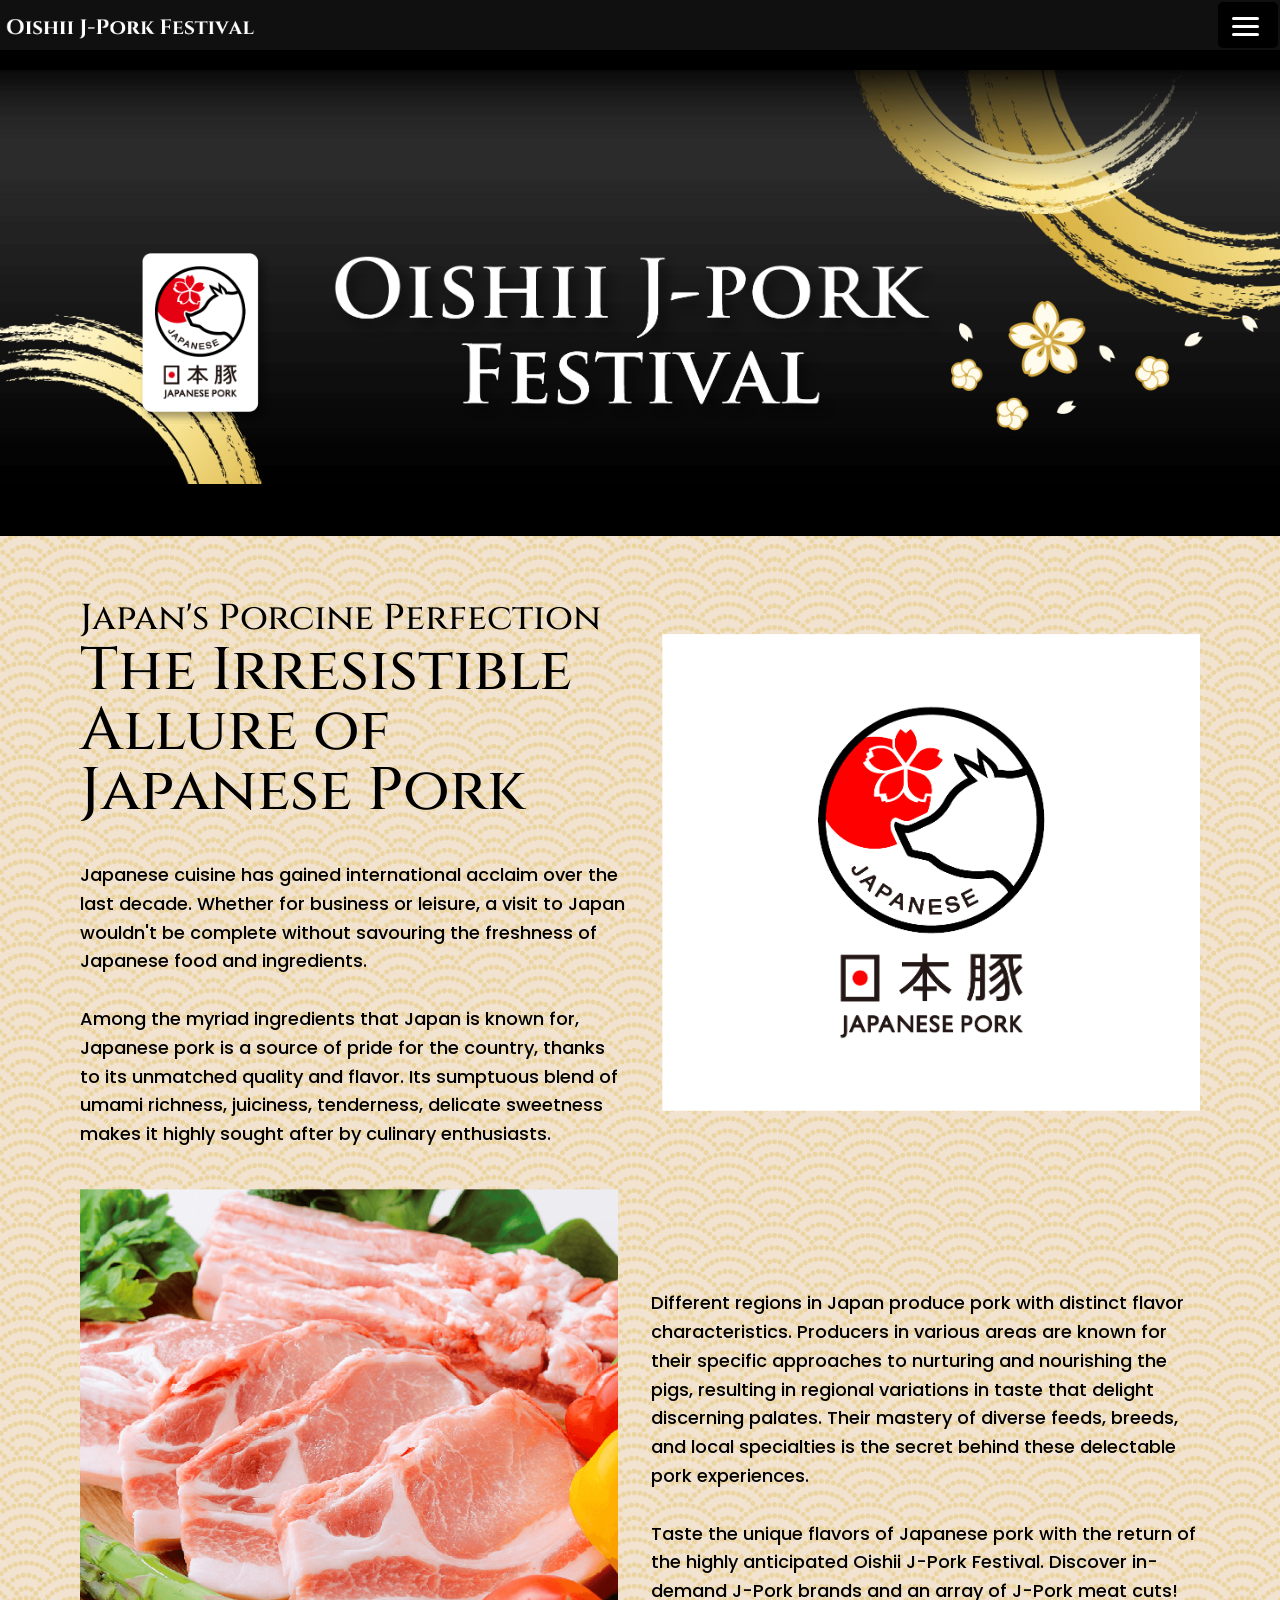
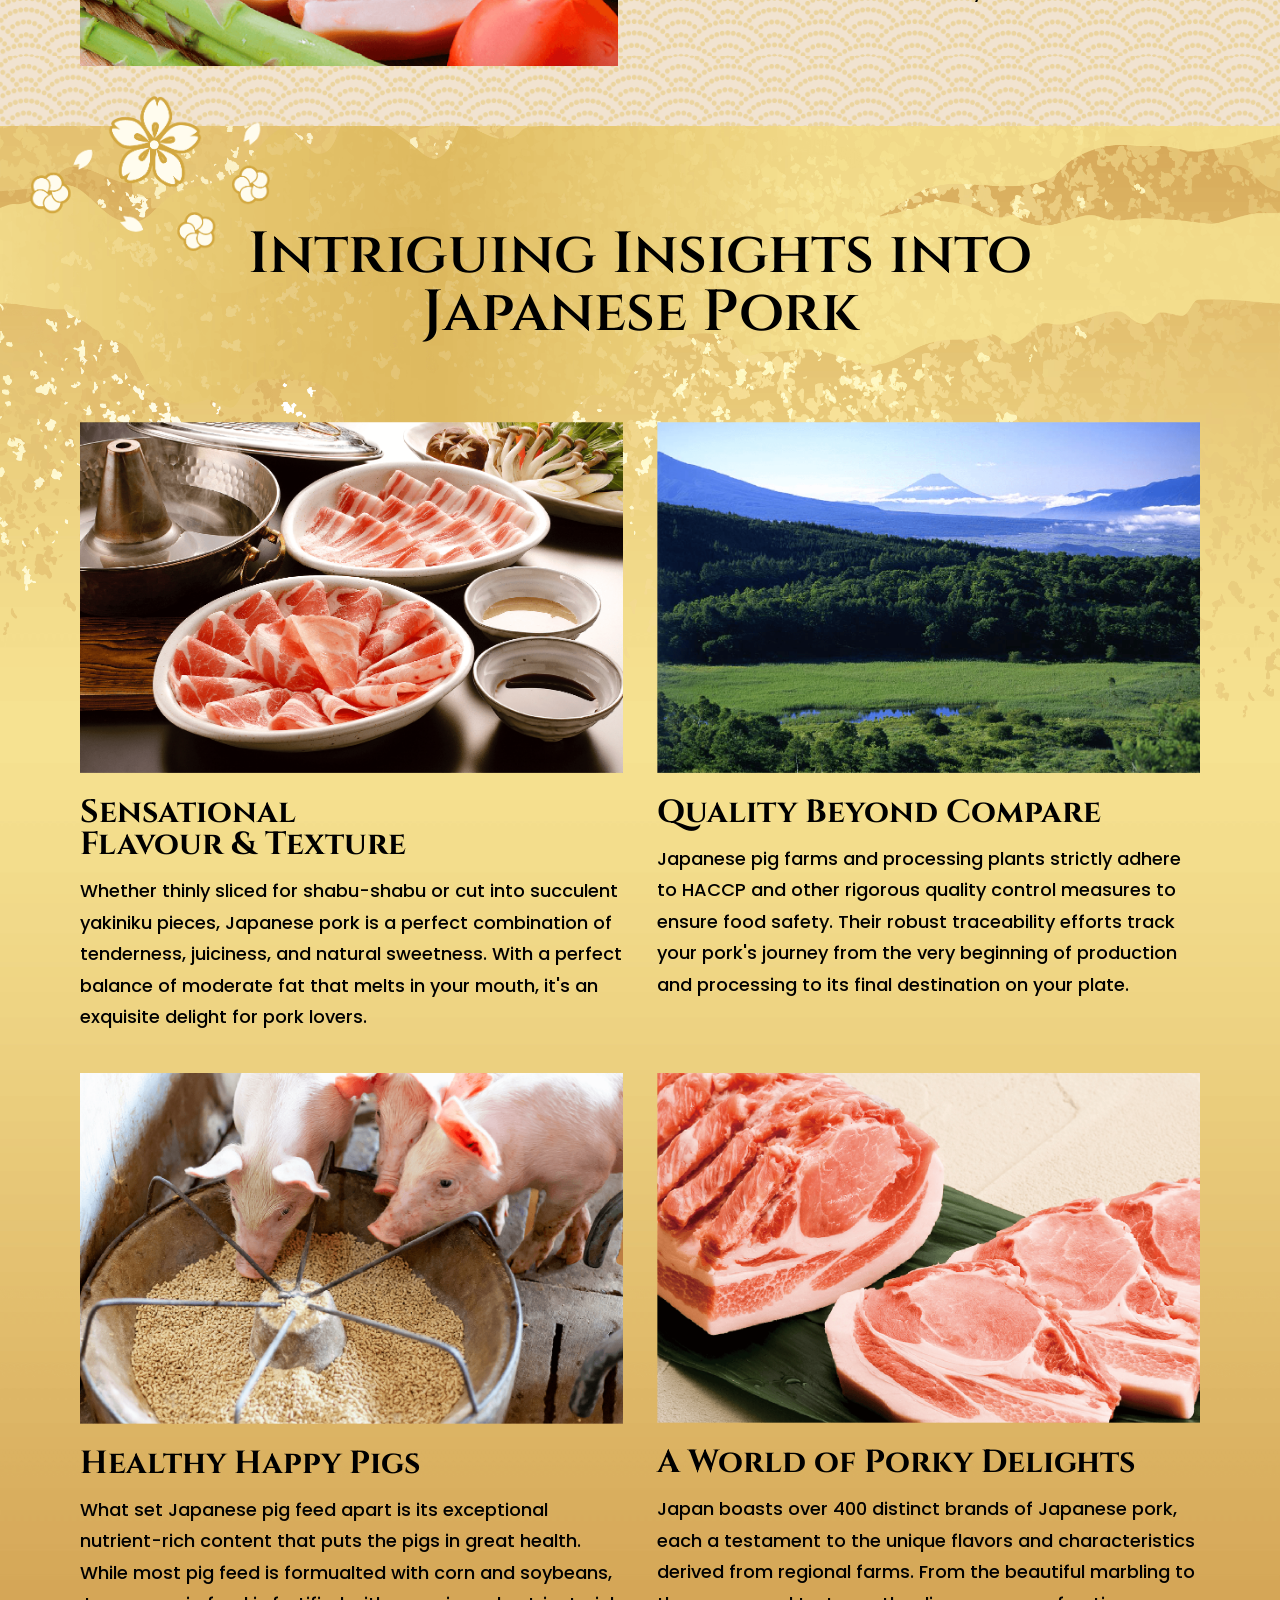
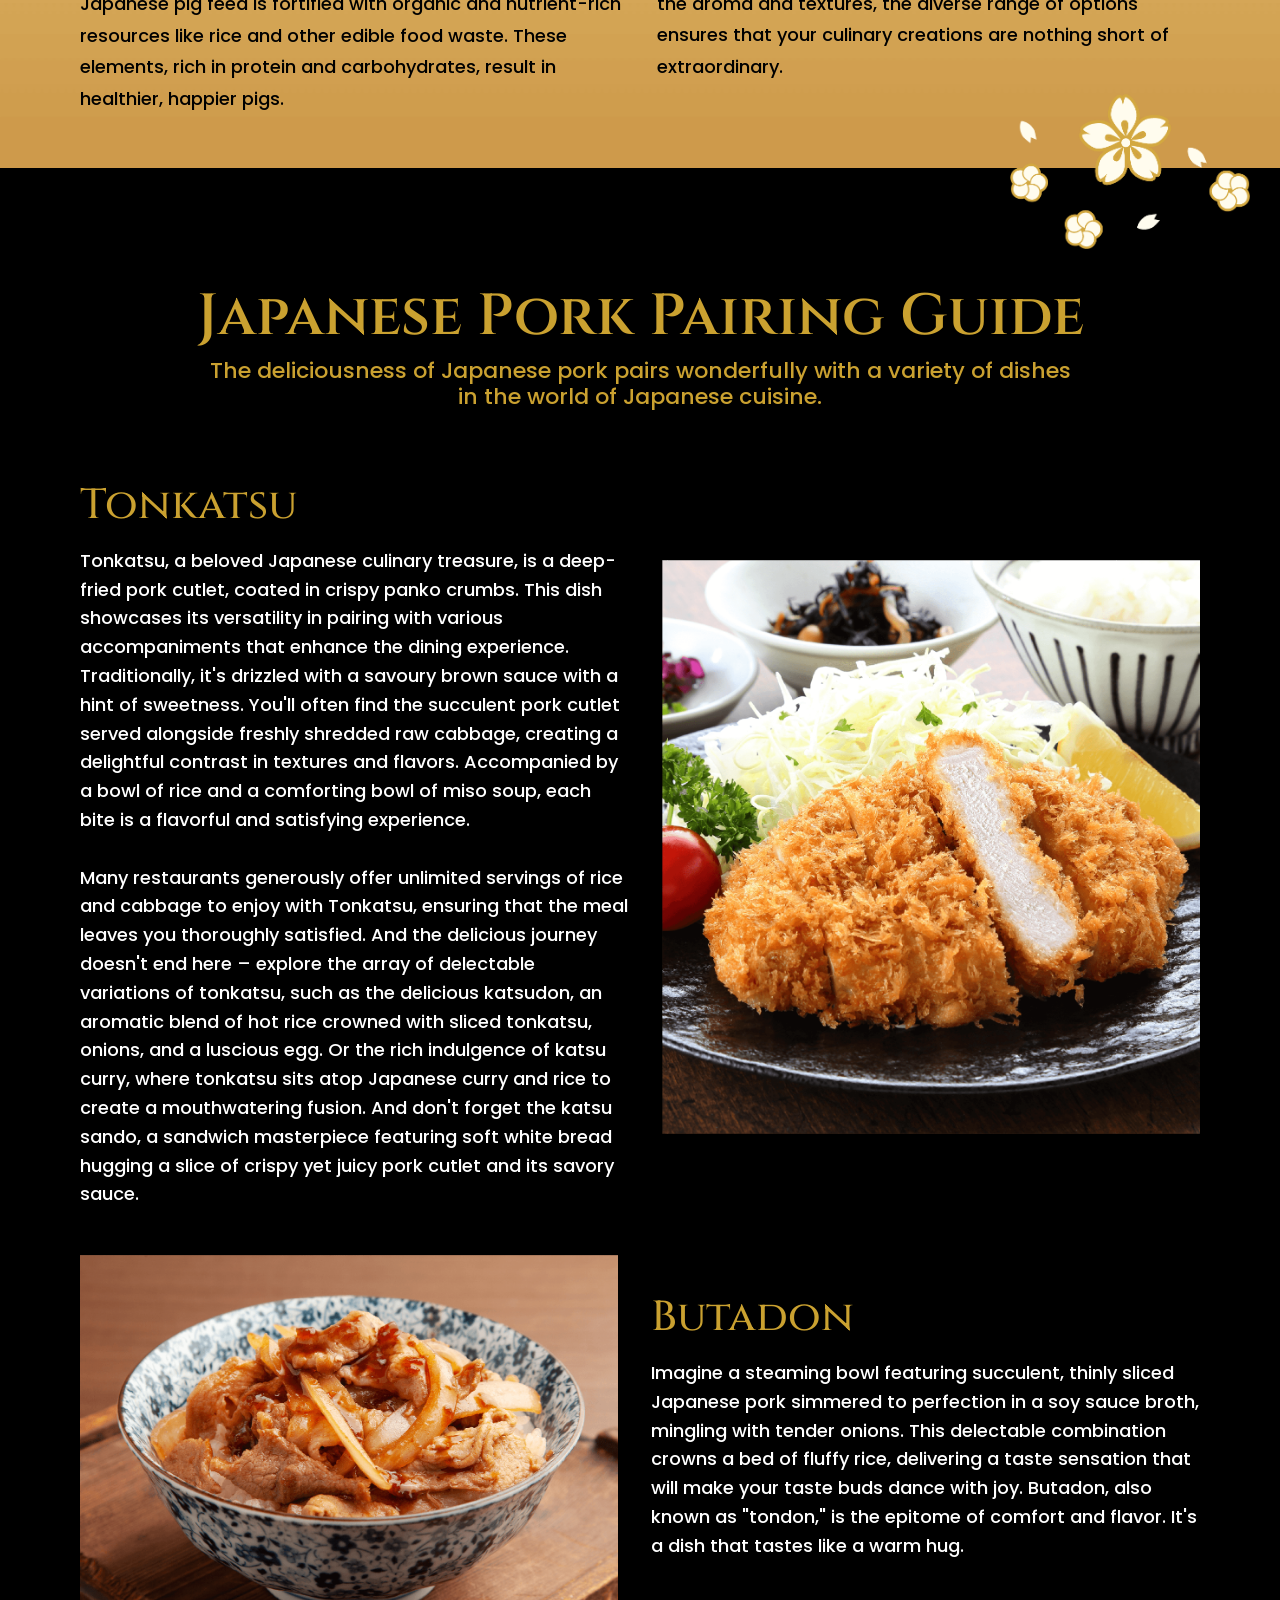
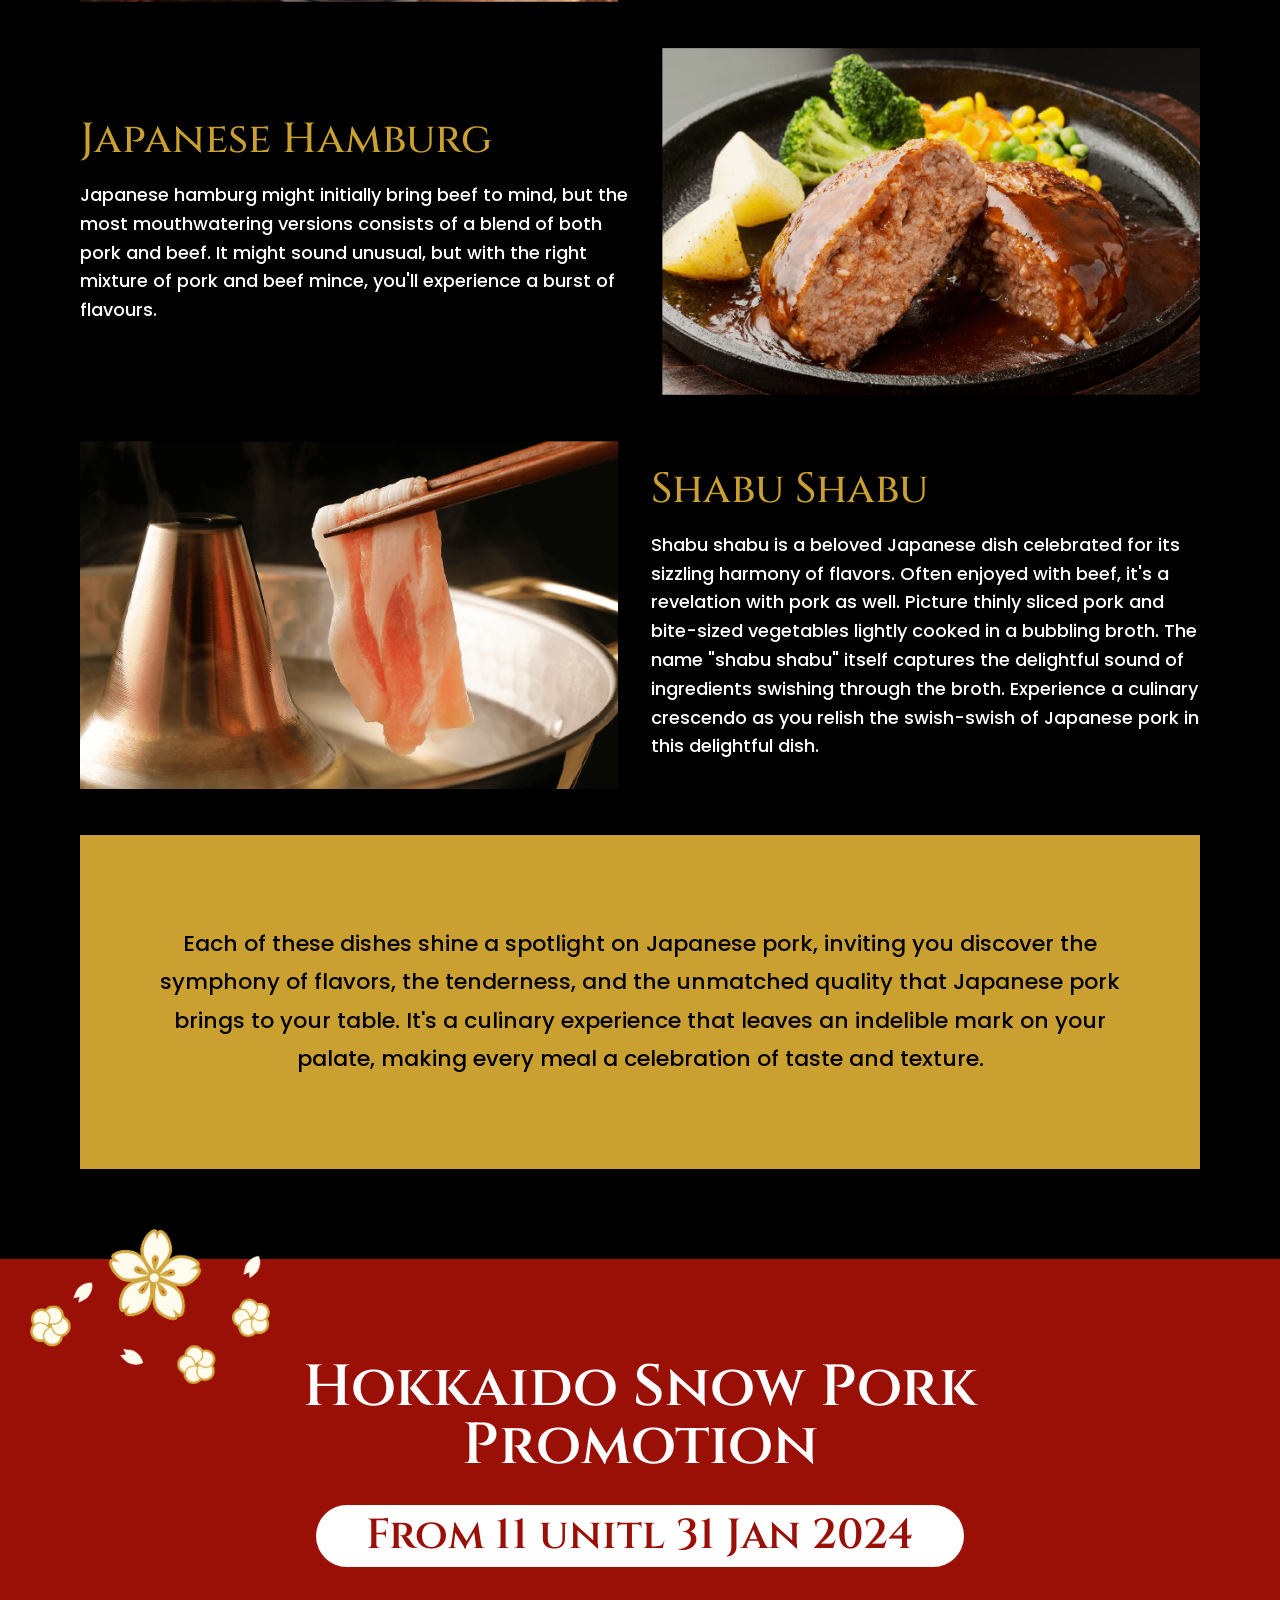
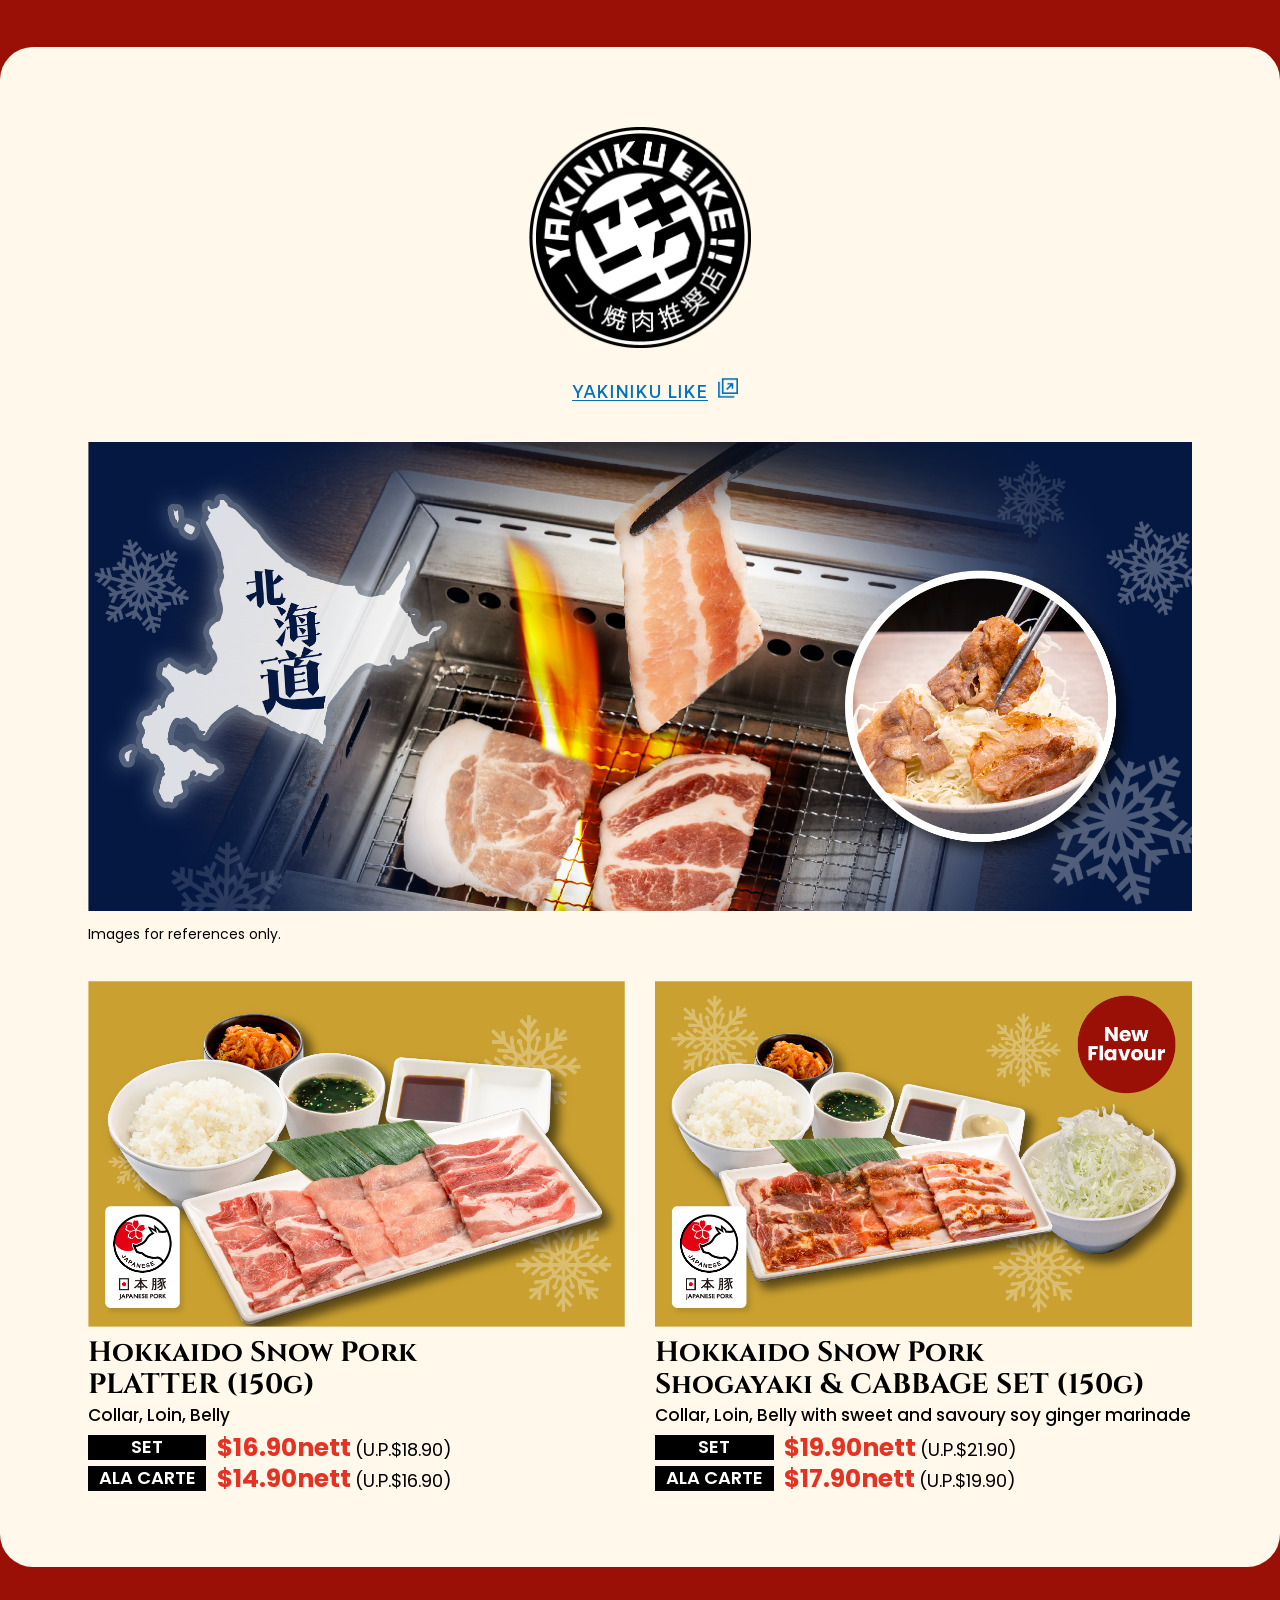
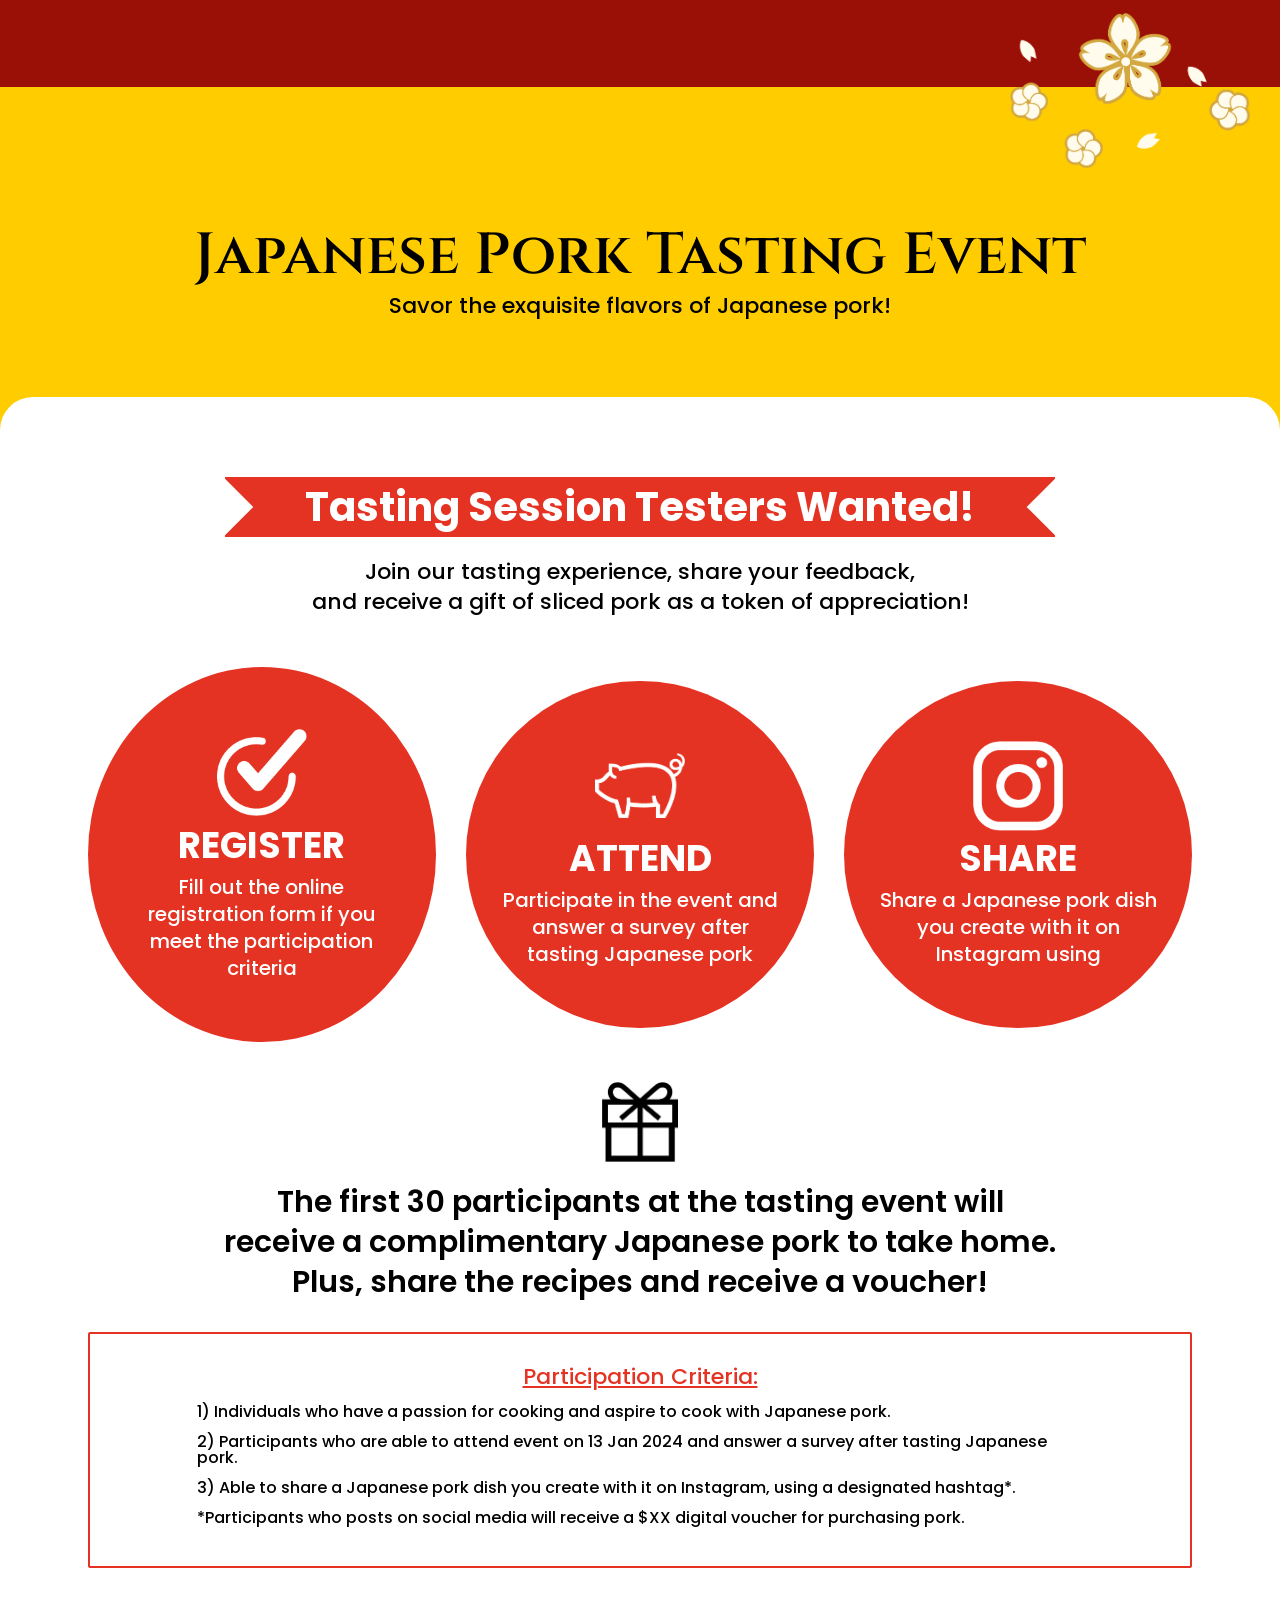
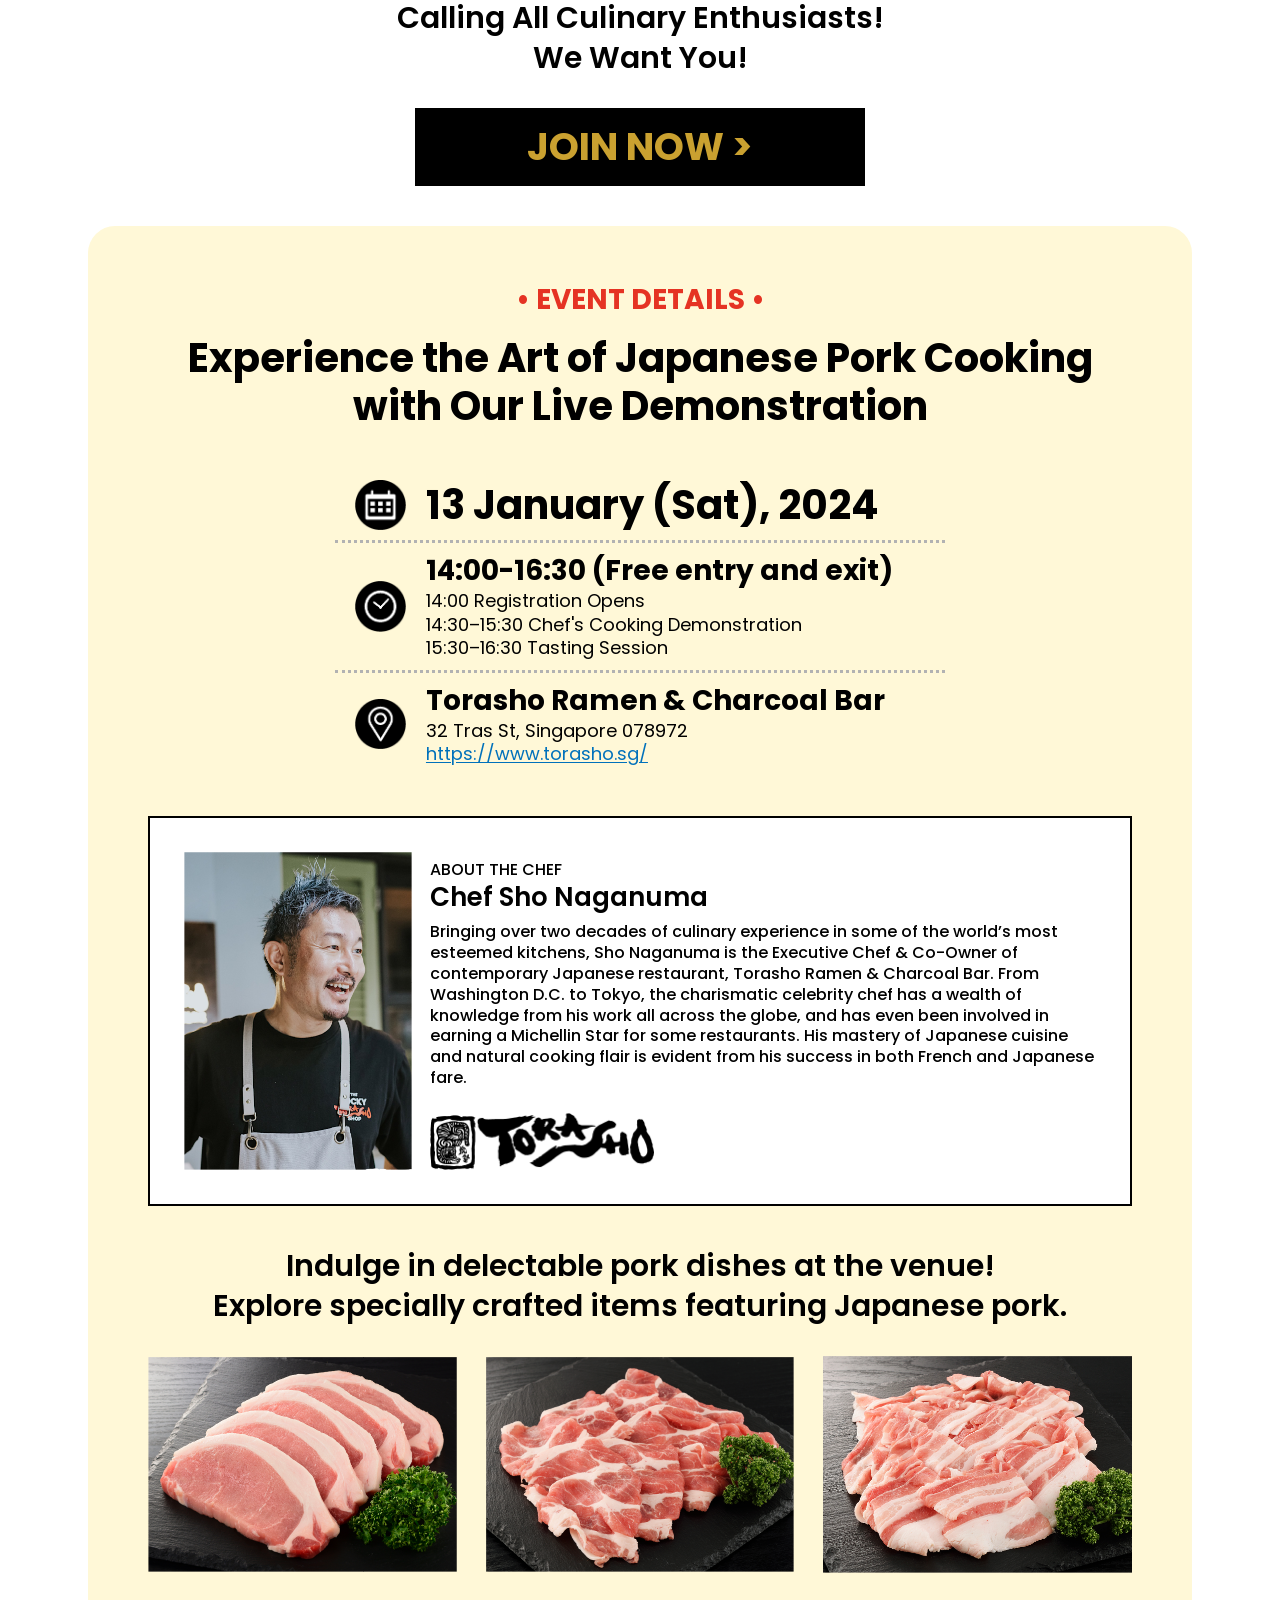
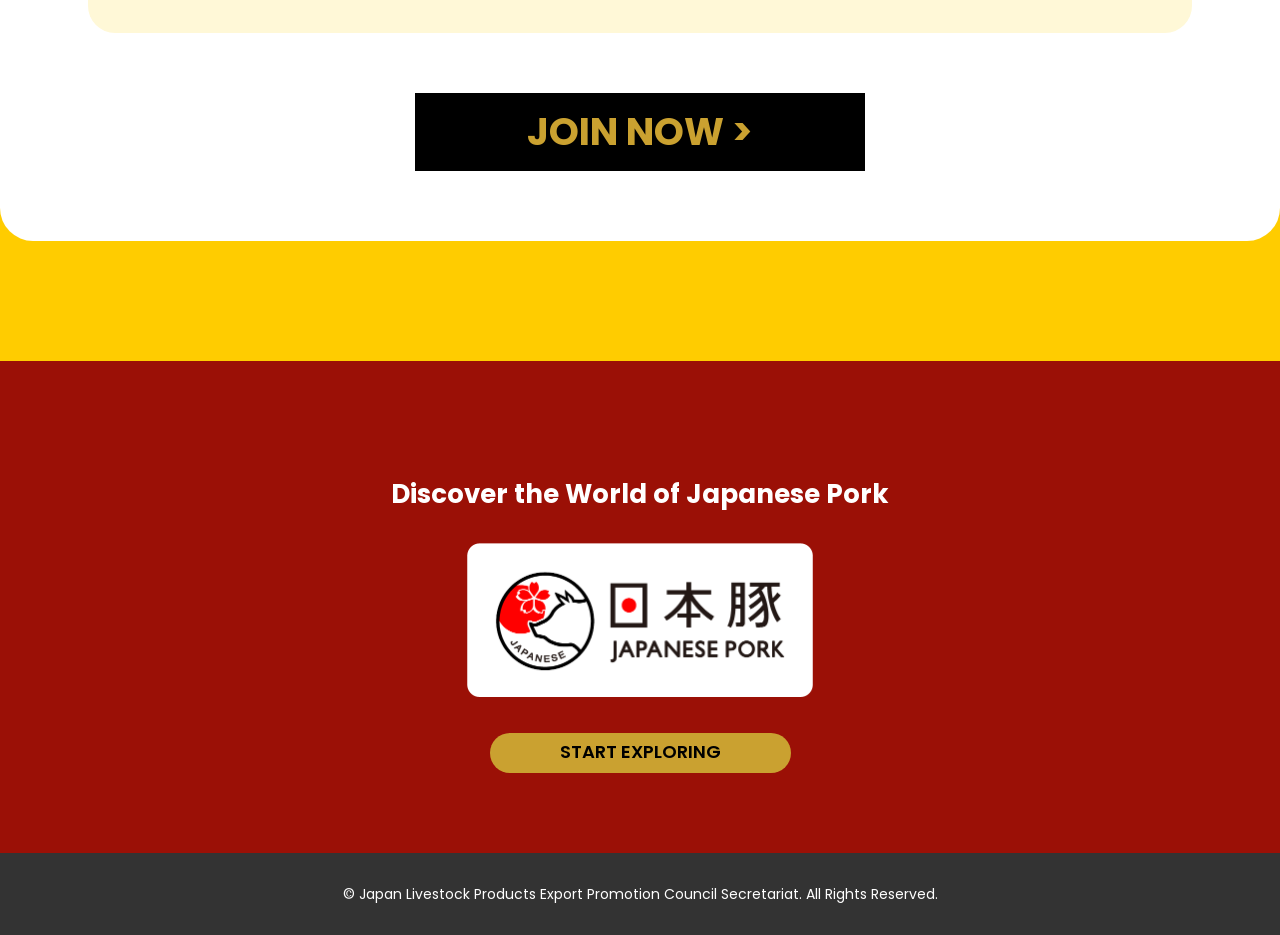
==== src/index.html @ d9c1ffb9 "fix" ====
<!DOCTYPE html>
<html lang="ja">

<head>
    <meta charset="UTF-8">
    <meta name="viewport" content="width=device-width, initial-scale=1.0">
    <title>Oishii J-Pork Festival</title>
    <meta name="description" content="Japanese cuisine has gained international acclaim over the last decade. Whether for business or leisure, a visit to Japan wouldn't be complete without savouring the freshness of Japanese food and ingredients.">
    <meta name="keywords" content="Oishii J-Pork Festival,日本豚,日本豚肉,">
    <meta property="og:url" content="https://www.promojp-sg.com/jpork2023/" />
    <meta property="og:type" content="website" />
    <meta property="og:title" content="Oishii J-Pork Festival" />
    <meta property="og:description" content="Japanese cuisine has gained international acclaim over the last decade. Whether for business or leisure, a visit to Japan wouldn't be complete without savouring the freshness of Japanese food and ingredients." />
    <meta property="og:site_name" content="Oishii J-Pork Festival" />
    <meta property="og:image" content="https://www.promojp-sg.com/jpork2023/assets/images/opg.png" />
    <link rel="icon" href="assets/images/favicon.jpg">
    <link rel="stylesheet" href="assets/css/reset.css">
    <link rel="stylesheet" href="assets/css/style.css">
    <script src="https://ajax.googleapis.com/ajax/libs/jquery/3.7.0/jquery.min.js"></script>


</head>

<body>
    <div id="fb-root"></div>
    <script async defer crossorigin="anonymous" src="https://connect.facebook.net/ja_JP/sdk.js#xfbml=1&version=v18.0" nonce="43ATUr5b"></script>
    <header>
        <div class="header__inner">
            <img class="header__inner__logo" src="assets/images/logo-white.png" alt="Oishii J-pork Festical logo">
            <nav class="header__inner__navi">
                <a class="header__inner__navi--item" href="#point">J-Pork Journey</a>
                <a class="header__inner__navi--item" href="#menu">Culinary Complements</a>
                <a class="header__inner__navi--item" href="#activities">Promos</a>
                <a class="header__inner__navi--item" href="#event">Event</a>
            </nav>
        </div>
    </header>
    <section class="firstview">
        <h1 class="firstview__title"><img src="assets/images/fv-title.png" alt="Oishii J-Pork Festival"></h1>
    </section>
    <section class="intro">
        <div class="intro__block">
            <div class="intro__block__content">
                <h2 class="intro__block__content__title"><span>Japan's Porcine Perfection</span>The Irresistible<br>Allure of<br>Japanese Pork</h2>
                <p class="intro__block__content__detail">Japanese cuisine has gained international acclaim over the last decade. Whether for business or leisure, a visit to Japan wouldn't be complete without savouring the freshness of Japanese food and ingredients.
                    <br><br>
                    Among the myriad ingredients that Japan is known for, Japanese pork is a source of pride for the country, thanks to its unmatched quality and flavor. Its sumptuous blend of umami richness, juiciness, tenderness, delicate sweetness makes it highly sought after by culinary enthusiasts.</p>
            </div>
            <div class="intro__block__img">
                <img src="assets/images/intro-img1.png" alt="">
            </div>
        </div>
        <div class="intro__block">
            <div class="intro__block__content">
                <p class="intro__block__content__detail">Different regions in Japan produce pork with distinct flavor characteristics. Producers in various areas are known for their specific approaches to nurturing and nourishing the pigs, resulting in regional variations in taste that delight discerning palates. Their mastery of diverse feeds, breeds, and local specialties is the secret behind these delectable pork experiences.
                    <br><br>
                    Taste the unique flavors of Japanese pork with the return of the highly anticipated Oishii J-Pork Festival. Discover in-demand J-Pork brands and an array of J-Pork meat cuts!</p>
            </div>
            <div class="intro__block__img">
                <img src="assets/images/intro-img2.png" alt="">
            </div>
        </div>
    </section>
    <section class="points" id="point">
        <h2 class="points__title section--title">Intriguing Insights into<br>Japanese Pork</h2>
        <div class="points__inner">
            <div class="points__inner__block">
                <div class="points__inner__block__img"><img src="assets/images/points-img1.png" alt="Sensational Flavour & Texture"></div>
                <div class="points__inner__block__content">
                    <h3 class="points__inner__block__content__title">Sensational Flavour & Texture</h3>
                    <p class="points__inner__block__content__detail">Whether thinly sliced for shabu-shabu or cut into succulent yakiniku pieces, Japanese pork is a perfect combination of tenderness, juiciness, and natural sweetness. With a perfect balance of moderate fat that melts in your mouth, it's an exquisite delight for pork lovers.</p>
                </div>
            </div>
            <div class="points__inner__block">
                <div class="points__inner__block__img"><img src="assets/images/points-img2.png" alt="Quality Beyond Compare"></div>
                <div class="points__inner__block__content">
                    <h3 class="points__inner__block__content__title">Quality Beyond Compare</h3>
                    <p class="points__inner__block__content__detail">Japanese pig farms and processing plants strictly adhere to HACCP and other rigorous quality control measures to ensure food safety. Their robust traceability efforts track your pork's journey from the very beginning of production and processing to its final destination on your plate.</p>
                </div>
            </div>
            <div class="points__inner__block">
                <div class="points__inner__block__img"><img src="assets/images/points-img3.png" alt="Healthy Happy Pigs"></div>
                <div class="points__inner__block__content">
                    <h3 class="points__inner__block__content__title">Healthy Happy Pigs</h3>
                    <p class="points__inner__block__content__detail">What set Japanese pig feed apart is its exceptional nutrient-rich content that puts the pigs in great health. While most pig feed is formualted with corn and soybeans, Japanese pig feed is fortified with organic and nutrient-rich resources like rice and other edible food waste. These elements, rich in protein and carbohydrates, result in healthier, happier pigs.</p>
                </div>
            </div>
            <div class="points__inner__block">
                <div class="points__inner__block__img"><img src="assets/images/points-img4.png" alt="A World of Porky Delights"></div>
                <div class="points__inner__block__content">
                    <h3 class="points__inner__block__content__title">A World of Porky Delights</h3>
                    <p class="points__inner__block__content__detail">Japan boasts over 400 distinct brands of Japanese pork, each a testament to the unique flavors and characteristics derived from regional farms. From the beautiful marbling to the aroma and textures, the diverse range of options ensures that your culinary creations are nothing short of extraordinary.</p>
                </div>
            </div>
        </div>
    </section>
    <section class="menu" id="menu">
        <h2 class="menu__title section--title">Japanese Pork Pairing Guide</h2>
        <p class="menu__subtitle">The deliciousness of Japanese pork pairs wonderfully with a variety of dishes<br class="d-pc"> in the world of Japanese cuisine.</p>
        <div class="menu__block">
            <div class="menu__block__content">
                <h3 class="menu__block__content__title">Tonkatsu</h3>
                <p class="menu__block__content__detail">Tonkatsu, a beloved Japanese culinary treasure, is a deep-fried pork cutlet, coated in crispy panko crumbs. This dish showcases its versatility in pairing with various accompaniments that enhance the dining experience. Traditionally, it's drizzled with a savoury brown sauce with a hint of sweetness. You'll often find the succulent pork cutlet served alongside freshly shredded raw cabbage, creating a delightful contrast in textures and flavors. Accompanied by a bowl of rice and a comforting bowl of miso soup, each bite is a flavorful and satisfying experience.
                    <br><br>
                    Many restaurants generously offer unlimited servings of rice and cabbage to enjoy with Tonkatsu, ensuring that the meal leaves you thoroughly satisfied. And the delicious journey doesn't end here – explore the array of delectable variations of tonkatsu, such as the delicious katsudon, an aromatic blend of hot rice crowned with sliced tonkatsu, onions, and a luscious egg. Or the rich indulgence of katsu curry, where tonkatsu sits atop Japanese curry and rice to create a mouthwatering fusion. And don't forget the katsu sando, a sandwich masterpiece featuring soft white bread hugging a slice of crispy yet juicy pork cutlet and its savory sauce.</p>
            </div>
            <div class="menu__block__img">
                <img src="assets/images/menu-img1.png" alt="Tonkatsu">
            </div>
        </div>
        <div class="menu__block">
            <div class="menu__block__content">
                <h3 class="menu__block__content__title">Butadon</h3>
                <p class="menu__block__content__detail">Imagine a steaming bowl featuring succulent, thinly sliced Japanese pork simmered to perfection in a soy sauce broth, mingling with tender onions. This delectable combination crowns a bed of fluffy rice, delivering a taste sensation that will make your taste buds dance with joy. Butadon, also known as "tondon," is the epitome of comfort and flavor. It's a dish that tastes like a warm hug.</p>
            </div>
            <div class="menu__block__img">
                <img src="assets/images/menu-img2.png" alt="Butadon">
            </div>
        </div>
        <div class="menu__block">
            <div class="menu__block__content">
                <h3 class="menu__block__content__title">Japanese Hamburg</h3>
                <p class="menu__block__content__detail">Japanese hamburg might initially bring beef to mind, but the most mouthwatering versions consists of a blend of both pork and beef. It might sound unusual, but with the right mixture of pork and beef mince, you'll experience a burst of flavours. </p>
            </div>
            <div class="menu__block__img">
                <img src="assets/images/menu-img3.png" alt="Japanese Hamburg">
            </div>
        </div>
        <div class="menu__block">
            <div class="menu__block__content">
                <h3 class="menu__block__content__title">Shabu Shabu</h3>
                <p class="menu__block__content__detail">Shabu shabu is a beloved Japanese dish celebrated for its sizzling harmony of flavors. Often enjoyed with beef, it's a revelation with pork as well. Picture thinly sliced pork and bite-sized vegetables lightly cooked in a bubbling broth. The name "shabu shabu" itself captures the delightful sound of ingredients swishing through the broth. Experience a culinary crescendo as you relish the swish-swish of Japanese pork in this delightful dish.</p>
            </div>
            <div class="menu__block__img">
                <img src="assets/images/menu-img4.png" alt="Shabu Shabu">
            </div>
        </div>
        <div class="menu__banner">
            <p class="menu__banner__content">Each of these dishes shine a spotlight on Japanese pork, inviting you discover the symphony of flavors, the tenderness, and the unmatched quality that Japanese pork brings to your table. It's a culinary experience that leaves an indelible mark on your palate, making every meal a celebration of taste and texture.</p>
        </div>
    </section>
    <section class="activities" id="activities">
        <h2 class="activities__title section--title">Hokkaido Snow Pork<br>Promotion</h2>
        <p class="activities__date">From 11 unitl 31 Jan 2024</p>
        <div class=" activities__inner">
            <div class="yakiniku-like">
                <img class="yakiniku-like__logo " src="assets/images/like-logo.png" alt="Hungry Monkey Logo">
                <a class="yakiniku-like__link a-link" href="https://www.facebook.com/yakinikulikesg/" target="_blank">YAKINIKU LIKE</a>
                <div class="yakiniku-like__inner">
                    <div class="yakiniku-like__inner__block">
                        <img class="yakiniku-like__inner__block__img " src="assets/images/yakiniku-like-menu-img1.png" alt="">
                        <p class="yakiniku-like__inner__block__caption">Images for references only.</p>
                    </div>
                    <div class="yakiniku-like__inner__block">
                        <img class="yakiniku-like__inner__block__img " src="assets/images/yakiniku-like-menu-img2.png" alt="">
                        <h3 class="yakiniku-like__inner__block__title">Hokkaido Snow Pork
                            <br>PLATTER (150g)</h3>
                        <p class="yakiniku-like__inner__block__detail">Collar, Loin, Belly</p>
                        <div class="yakiniku-like__inner__block__price">
                            <p class="yakiniku-like__inner__block__price__item">SET</p>
                            <p class="yakiniku-like__inner__block__price__cost">$16.90nett<span>(U.P.$18.90)</span></p>
                        </div>
                        <div class="yakiniku-like__inner__block__price">
                            <p class="yakiniku-like__inner__block__price__item">ALA CARTE</p>
                            <p class="yakiniku-like__inner__block__price__cost">$14.90nett<span>(U.P.$16.90)</span></p>
                        </div>
                    </div>
                    <div class="yakiniku-like__inner__block">
                        <img class="yakiniku-like__inner__block__img " src="assets/images/yakiniku-like-menu-img3.png" alt="">
                        <h3 class="yakiniku-like__inner__block__title">Hokkaido Snow Pork
                            <br>Shogayaki & CABBAGE SET (150g)</h3>
                        <p class="yakiniku-like__inner__block__detail">Collar, Loin, Belly with sweet and savoury soy ginger marinade</p>
                        <div class="yakiniku-like__inner__block__price">
                            <p class="yakiniku-like__inner__block__price__item">SET</p>
                            <p class="yakiniku-like__inner__block__price__cost">$19.90nett<span>(U.P.$21.90)</span></p>
                        </div>
                        <div class="yakiniku-like__inner__block__price">
                            <p class="yakiniku-like__inner__block__price__item">ALA CARTE</p>
                            <p class="yakiniku-like__inner__block__price__cost">$17.90nett<span>(U.P.$19.90)</span></p>
                        </div>
                    </div>
                </div>
            </div>
        </div>
    </section>
    <section class="event" id="event">
        <h2 class="section--title event__title">Japanese Pork Tasting Event</h2>
        <p class="event__subtitle">Savor the exquisite flavors of Japanese pork!</p>
        <div class="event__inner">
            <p class="event__inner__title">Tasting Session Testers Wanted!</p>
            <p class="event__inner__subtitle">Join our tasting experience, share your feedback,<br>
                and receive a gift of sliced pork as a token of appreciation!</p>
            <div class="event__inner__batch">
                <div class="event__inner__batch__block">
                    <img class="event__inner__batch__block__icon" src="assets/images/event-batch1.png">
                    <p class="event__inner__batch__block__title">REGISTER</p>
                    <p class="event__inner__batch__block__detail">Fill out the online registration
                        form if you meet the participation criteria</p>
                </div>
                <div class="event__inner__batch__block">
                    <img class="event__inner__batch__block__icon" src="assets/images/event-batch2.png">
                    <p class="event__inner__batch__block__title">ATTEND</p>
                    <p class="event__inner__batch__block__detail">Participate in the event and answer a survey after tasting Japanese pork</p>
                </div>
                <div class="event__inner__batch__block">
                    <img class="event__inner__batch__block__icon" src="assets/images/event-batch3.png">
                    <p class="event__inner__batch__block__title">SHARE</p>
                    <p class="event__inner__batch__block__detail">Share a Japanese pork dish you create with it on Instagram using</p>
                </div>
            </div>
            <img class="event__inner__introicon" src="assets/images/event-intro-icon.png" alt="">
            <p class="event__inner__intro">The first 30 participants at the tasting event will receive a complimentary Japanese pork to take home. Plus, share the recipes and receive a voucher!</p>
            <div class="event__inner__criteria">
                <p class="event__inner__criteria__title">Participation Criteria:</p>
                <ul class="event__inner__criteria__list">
                    <li class="event__inner__criteria__list-item">1) Individuals who have a passion for cooking and aspire to cook with Japanese pork.</li>
                    <li class="event__inner__criteria__list-item">2) Participants who are able to attend event on 13 Jan 2024 and answer a survey after tasting Japanese pork.</li>
                    <li class="event__inner__criteria__list-item">3) Able to share a Japanese pork dish you create with it on Instagram, using a designated hashtag*.</li>
                    <li class="event__inner__criteria__list-item">*Participants who posts on social media will receive a $XX digital voucher for purchasing pork.</li>
                </ul>
            </div>
            <p class="event__inner__intro">Calling All Culinary Enthusiasts!<br>We Want You!</p>
            <a class="event__inner__joinbtn" href="https://forms.gle/ctcHqLMUR5UW7SjR6" target="_blank">JOIN NOW ></a>
            <div class="event__inner__event-detail">
                <p class="event__inner__event-detail__subtitle">• EVENT DETAILS •</p>
                <h2 class="event__inner__event-detail__title">Experience the Art of Japanese Pork Cooking<br>with Our Live Demonstration</h2>
                <div class="event__inner__event-detail__schedule">
                    <div class="event__inner__event-detail__schedule__row">
                        <img src="assets/images/date-icon.png" alt="">
                        <p class="event__inner__event-detail__schedule__date">13 January<br class="d-sp"> (Sat), 2024</p>
                    </div>
                    <p class="event__inner__event-detail__schedule__line"></p>
                    <div class="event__inner__event-detail__schedule__row">
                        <img src="assets/images/hour-icon.png" alt="">
                        <p class="event__inner__event-detail__schedule__hour">
                            14:00-16:30<br class="d-sp"> (Free entry and exit)
                            <span>14:00 Registration Opens<br>
                                14:30–15:30 Chef's Cooking Demonstration<br>
                                15:30–16:30 Tasting Session</span>
                        </p>
                    </div>
                    <p class="event__inner__event-detail__schedule__line"></p>
                    <div class="event__inner__event-detail__schedule__row">
                        <img src="assets/images/location-icon.png" alt="">
                        <p class="event__inner__event-detail__schedule__location">Torasho Ramen & Charcoal Bar
                            <span>32 Tras St, Singapore 078972</span>
                            <a href="https://www.torasho.sg" target="_blank">https://www.torasho.sg/</a>
                        </p>
                    </div>
                </div>
                <div class="event__inner__event-detail__chef">
                    <div class="event__inner__event-detail__chef__image">
                        <img src="assets/images/event-chef.png" alt="">
                    </div>
                    <div class="event__inner__event-detail__chef__content">
                        <p class="event__inner__event-detail__chef__content__title">ABOUT THE CHEF</p>
                        <p class="event__inner__event-detail__chef__content__name">Chef Sho Naganuma</p>
                        <p class="event__inner__event-detail__chef__content__detail">Bringing over two decades of culinary experience in some of the world’s most esteemed kitchens, Sho Naganuma is the Executive Chef & Co-Owner of contemporary Japanese restaurant, Torasho Ramen & Charcoal Bar. From Washington D.C. to Tokyo, the charismatic celebrity chef has a wealth of knowledge from his work all across the globe, and has even been involved in earning a Michellin Star for some restaurants. His mastery of Japanese cuisine and natural cooking flair is evident from his success in both French and Japanese fare.</p>
                        <img class="event__inner__event-detail__chef__content__logo" src="assets/images/event-logo.png">
                    </div>
                </div>
                <div class="event__inner__event-detail__bottom">
                    <p class="event__inner__event-detail__bottom__content">Indulge in delectable pork dishes at the venue!<br>Explore specially crafted items featuring Japanese pork.</p>
                    <div class="event__inner__event-detail__bottom__image">
                        <img src="assets/images/bottom-img1.png" alt="">
                        <img src="assets/images/bottom-img2.png" alt="">
                        <img src="assets/images/bottom-img3.png" alt="">
                    </div>



                </div>
            </div>
            <a class="event__inner__joinbtn" href="https://forms.gle/ctcHqLMUR5UW7SjR6" target="_blank">JOIN NOW ></a>
        </div>
    </section>
    <footer>
        <div class=" footer__banner">
            <p class="footer__banner__title">Discover the World of Japanese Pork</p>
            <img class="footer__banner__logo" src="assets/images/footer-banner.png" alt="日本豚">
            <a class="footer__banner__link" href="http://jlec-pr.jp/zh-TW/pork/" target="_blank">START EXPLORING</a>
        </div>
        <div class="footer__copy">
            <p class="footer__copy__detail">© Japan Livestock Products Export Promotion Council Secretariat. All Rights Reserved.</p>
        </div>
    </footer>
    <div class="openbtn1"><span></span><span></span><span></span></div>
    <script>
        $('header .header__inner__navi a[href*="#"]').click(function () {
            var elmHash = $(this).attr('href'); //ページ内リンクのHTMLタグhrefから、リンクされているエリアidの値を取得
            var pos = $(elmHash).offset().top; //idの上部の距離を取得
            $('body,html').animate({
                scrollTop: pos
            }, 300); //取得した位置にスクロール。500の数値が大きくなるほどゆっくりスクロール
            return false;
        });
        $(".openbtn1").click(function () {
            $(this).toggleClass('active');
            $('header .header__inner__navi').toggleClass('active');
            $('header .header__inner__navi--item').toggleClass('active');
        });
    </script>
</body>

</html>
---- src/assets/css/style.css ----
@import"base/reset.min.css";@import"https://fonts.googleapis.com/css2?family=Amiko:wght@600&family=Poppins:wght@400;500;600;700&family=Cinzel:wght@600;700&family=Noto+Sans+HK:wght@400;500;700;900&family=Noto+Serif+HK:wght@700;900&display=swap";@media screen and (max-width: 1280px){.d-pc-lg{display:none}}.d-pc{display:block}@media screen and (max-width: 768px){.d-pc{display:none}}.d-sp{display:none}@media screen and (max-width: 768px){.d-sp{display:block}}.d-sp-sm{display:none}@media screen and (max-width: 400px){.d-sp-sm{display:block}}.section--title{text-align:center;font-size:58px;line-height:1;letter-spacing:0;font-weight:600;font-family:"Cinzel";color:#000}.a-link::after{content:"";width:20px;height:20px;display:inline-block;background:url(../images/link-icon.png) 0 0 no-repeat;background-size:100% 100%;margin-left:10px}@media screen and (max-width: 768px){.section--title{font-size:36px}.a-link::after{content:"";width:24px;height:24px}}body{background-color:#000;font-size:1rem;line-height:1em;color:#000;letter-spacing:0;margin:0;padding:70px 0 0;scroll-behavior:smooth}@media screen and (max-width: 768px){body{padding:0;margin-bottom:0;margin-top:50px}}header{position:fixed;top:0;height:70px;width:100%;z-index:99;background:url(../images/navi-bg.png) 0 0 repeat-x}header .header__inner{max-width:1440px;margin:0 auto;padding:23px 4.3% 23px 2%;display:flex;flex-direction:row;justify-content:space-between;align-items:center}header .header__inner__logo{display:block;width:340px}header .header__inner__navi{display:flex;flex-direction:row;justify-content:flex-start;align-items:center}header .header__inner__navi--item{text-decoration:none;font-size:1.125rem;line-height:1;letter-spacing:0;font-weight:400;font-family:"Cinzel";color:#fff;padding:0 20px}header .header__inner__navi--item:last-child{padding-right:0}@media screen and (max-width: 1280px){header{position:fixed;top:0;height:50px;width:100%;z-index:99;background:#101010;background-image:none}header .header__inner{max-width:100vw;padding:0;display:block;z-index:99}header .header__inner__logo{display:block;width:260px;padding:16px 6px}header .header__inner__navi{position:fixed;top:-100%;display:flex;flex-direction:column;justify-content:center;align-items:center;row-gap:30px;width:100vw;background-color:#101010;transition:all .4s;padding:60px 0;z-index:80;box-shadow:0px 7px 6px 3px #000}header .header__inner__navi.active{top:50px}header .header__inner__navi--item{text-decoration:none;font-size:28px;padding:0}header .header__inner__navi--item:last-child{padding-right:0}.openbtn1{z-index:99;position:fixed;top:2px;right:2px;background:#000;cursor:pointer;width:60px;height:46px;border-radius:5px}.openbtn1 span{display:inline-block;transition:all .4s;position:absolute;left:14px;height:3px;border-radius:2px;background:#fff;width:45%}.openbtn1 span:nth-of-type(1){top:15px}.openbtn1 span:nth-of-type(2){top:23px}.openbtn1 span:nth-of-type(3){top:31px}.openbtn1.active span:nth-of-type(1){top:18px;left:18px;transform:translateY(6px) rotate(-45deg);width:30%}.openbtn1.active span:nth-of-type(2){opacity:0}.openbtn1.active span:nth-of-type(3){top:30px;left:18px;transform:translateY(-6px) rotate(45deg);width:30%}}footer .footer__banner{width:100%;padding:120px 0 80px;background-color:#9b1006}footer .footer__banner__title{font-size:1.625rem;line-height:1;letter-spacing:0;font-weight:700;font-family:"Poppins";color:#fff;text-align:center}footer .footer__banner__logo{width:346px;height:auto;margin:36px auto}footer .footer__banner__link{display:block;margin:0 auto;width:fit-content;padding:10px 70px 12px;background-color:#caa130;border-radius:26px;font-size:1.125rem;line-height:1;letter-spacing:0;font-weight:600;font-family:"Poppins";color:#000;text-align:center;text-decoration:none}footer .footer__copy{width:100%;padding:34px 0;background-color:#333;font-size:.875rem;line-height:1;letter-spacing:0;font-weight:400;font-family:"Poppins";color:#fff;text-align:center}@media screen and (max-width: 768px){footer .footer__banner{padding:80px 0 40px;background-color:#caa130}footer .footer__banner__logo{width:300px}footer .footer__copy{width:100%;padding:34px 20px;background-color:#333;font-size:14px;text-align:center}}.firstview{background:url(../images/fv-bg.png) 50% 0 no-repeat;background-size:100% auto;width:100%;height:466px;display:grid;place-content:center}.firstview__title{position:relative;display:block;width:49vw;max-width:700px;margin-top:70px}.firstview__title img{width:100%;height:auto}.firstview__title::before{content:"";position:absolute;top:0;left:-190px;display:block;width:160px;height:100%;background:url(../images/fv-title-icon.png) 0 0 no-repeat;background-size:contain}@media screen and (max-width: 768px){.firstview{background:url(../images/fv-bg-sp.png) 0 0 no-repeat;background-size:100% auto;width:100vw;height:76vh}.firstview__title{width:90vw;max-width:400px;margin-top:50px}.firstview__title::before{content:"";position:absolute;top:100%;left:50%;margin-left:-50px;width:100px;height:200px;background-size:100%}}.intro{background:url(../images/intro-bg.png) 0 0 repeat;background-size:100%;padding:60px 0}.intro__block{padding:0 80px;max-width:1440px;margin:0 auto;display:flex;flex-direction:row;justify-content:space-between;align-items:center}.intro__block:not(:last-child){margin-bottom:40px}.intro__block:nth-child(2n) .intro__block__content{order:1}.intro__block:nth-child(2n) .intro__block__img{order:0}.intro__block__content{width:49%}.intro__block__content__title{font-size:60px;line-height:1;letter-spacing:0;font-weight:500;font-family:"Cinzel";color:#000}.intro__block__content__title span{display:block;font-size:36px;line-height:1.25;letter-spacing:0;font-weight:500;font-family:"Cinzel";color:#000}.intro__block__content__detail{margin-top:40px;font-size:18px;line-height:160%;letter-spacing:0;font-weight:500;font-family:"Poppins";color:#000}.intro__block__img{width:48%;max-width:620px}@media screen and (max-width: 768px){.intro{background:url(../images/intro-bg.png) 0 0 repeat;background-size:100%}.intro__block{width:100%;max-width:100vw;margin:0 auto;padding:0 16px;display:flex;flex-direction:column;justify-content:center;align-items:center;row-gap:20px}.intro__block:not(:last-child){margin-bottom:40px}.intro__block__content{order:1;width:100%}.intro__block__content__title{font-size:36px}.intro__block__content__title span{margin-bottom:12px;font-size:22px}.intro__block__content__detail{margin-top:20px;font-size:18px}.intro__block__img{order:0;width:80%;max-width:100vw}}.points{position:relative;padding:100px 0 54px;background:url(../images/point-bg.png) 50% 0 repeat-y;background-size:100% 100%}.points::before{content:"";max-width:270px;width:18.75vw;height:174px;display:block;position:absolute;top:-30px;left:30px;background:url(../images/flower-img1.png) 0 0 no-repeat;background-size:100% auto}.points::after{content:"";max-width:270px;width:18.75vw;height:174px;display:block;position:absolute;bottom:-100px;right:30px;background:url(../images/flower-img2.png) 0 0 no-repeat;background-size:100% auto}.points__inner{padding:0 80px;max-width:1440px;margin:0 auto;display:flex;flex-direction:row;justify-content:space-between;align-items:stretch;flex-wrap:wrap;gap:40px 0;margin-top:80px}.points__inner__block{width:48.5%;max-width:620px}.points__inner__block__img{width:100%}.points__inner__block__content__title{margin:24px 0 14px;font-size:32px;line-height:1;letter-spacing:0;font-weight:700;font-family:"Cinzel";color:#000}.points__inner__block__content__detail{font-size:18px;line-height:1.75;letter-spacing:0;font-weight:500;font-family:"Poppins";color:#000}@media screen and (max-width: 768px){.points{position:relative;padding:60px 0 54px;background:url(../images/point-bg-sp.png) 50% 0 repeat-y;background-size:100% auto}.points::before{content:"";max-width:270px;width:42vw;height:120px;display:block;position:absolute;top:-40px;left:6px;background:url(../images/flower-img1.png) 0 0 no-repeat;background-size:100% auto}.points::after{content:"";max-width:270px;width:42vw;height:120px;display:block;position:absolute;bottom:-60px;right:6px;background:url(../images/flower-img2.png) 0 0 no-repeat;background-size:100% auto}.points__inner{width:100%;max-width:100vw;margin:0 auto;padding:0 16px;display:flex;flex-direction:column;justify-content:center;align-items:stretch;flex-wrap:wrap;gap:40px 0;margin-top:40px}.points__inner__block{width:100%;max-width:100vw}.points__inner__block__img{width:100%}.points__inner__block__content__title{margin:24px 0 14px;font-size:30px;line-height:120%}.points__inner__block__content__detail{font-size:18px}}.menu{background:#000;padding:120px 0 90px}.menu__title{color:#caa130}.menu__subtitle{margin:12px auto 74px;font-size:22px;line-height:120%;letter-spacing:0;font-weight:500;font-family:"Poppins";color:#caa130;text-align:center}.menu__block{padding:0 80px;max-width:1440px;margin:0 auto;display:flex;flex-direction:row;justify-content:space-between;align-items:center}.menu__block:not(:last-child){margin-bottom:46px}.menu__block:nth-child(2n) .menu__block__content{order:1}.menu__block:nth-child(2n) .menu__block__img{order:0}.menu__block__content{width:49%}.menu__block__content__title{font-size:42px;line-height:1;letter-spacing:0;font-weight:500;font-family:"Cinzel";color:#caa130}.menu__block__content__detail{margin-top:20px;font-size:18px;line-height:160%;letter-spacing:0;font-weight:500;font-family:"Poppins";color:#fff}.menu__block__img{width:48%;max-width:620px}.menu__banner{padding:0 80px;max-width:1440px;margin:0 auto}.menu__banner__content{padding:90px 60px;background-color:#caa130;font-size:1.375rem;line-height:1.75;letter-spacing:0;font-weight:500;font-family:"Poppins";color:#000;text-align:center}@media screen and (max-width: 768px){.menu{background:#000;padding:80px 0 60px}.menu__subtitle{margin:12px auto 40px;font-size:20px;text-align:center}.menu__block{width:100%;max-width:100vw;margin:0 auto;padding:0 16px;display:flex;flex-direction:column;justify-content:flex-start;align-items:flex-start;row-gap:20px}.menu__block:not(:last-child){margin-bottom:46px}.menu__block__content{order:1;width:100%}.menu__block__content__title{font-size:36px}.menu__block__content__detail{margin-top:20px;font-size:18px}.menu__block__img{order:0;width:100%;max-width:100vw}.menu__banner{width:100%;max-width:100vw;margin:0 auto;padding:0 16px}.menu__banner__content{padding:40px 20px;font-size:18px;line-height:130%}}.activities{padding:100px 0 120px;background-color:#9b1006;position:relative}.activities::before{content:"";max-width:270px;width:18.75vw;height:174px;display:block;position:absolute;top:-30px;left:30px;background:url(../images/flower-img1.png) 0 0 no-repeat;background-size:100% auto}.activities::after{content:"";max-width:270px;width:18.75vw;height:174px;display:block;position:absolute;bottom:-100px;right:30px;background:url(../images/flower-img2.png) 0 0 no-repeat;background-size:100% auto}.activities__title{color:#fff}.activities__date{margin:30px auto 70px;display:block;padding:10px 50px;width:fit-content;background-color:#fff;border-radius:40px;font-size:42px;line-height:1;letter-spacing:0;font-weight:600;font-family:"Cinzel";color:#9b1006;text-align:center}.activities__inner{padding:0 88px;max-width:1280px;margin:0 auto;margin-top:80px;padding-top:80px;padding-bottom:70px;background-color:#fff8eb;border-radius:33px}.activities__inner .yakiniku-like__logo{width:222px;height:auto;display:block;margin:0 auto}.activities__inner .yakiniku-like__link{margin-top:30px;margin-left:30px;display:block;font-size:1.125rem;line-height:1;letter-spacing:0;font-weight:600;font-family:"Amiko";color:#0071bb;text-align:center}.activities__inner .yakiniku-like__inner{display:flex;justify-content:space-between;flex-wrap:wrap}.activities__inner .yakiniku-like__inner__block{margin-top:40px;width:100%}.activities__inner .yakiniku-like__inner__block:not(:first-child){width:48.6%}.activities__inner .yakiniku-like__inner__block__img{width:100%;margin-bottom:10px}.activities__inner .yakiniku-like__inner__block__caption{margin-top:16px;font-size:.875rem;line-height:1;letter-spacing:0;font-weight:400;font-family:"Poppins";color:#000}.activities__inner .yakiniku-like__inner__block__title{font-size:28px;line-height:32px;letter-spacing:0;font-weight:700;font-family:"Cinzel";color:#000}.activities__inner .yakiniku-like__inner__block__detail{font-size:17px;line-height:28px;letter-spacing:0;font-weight:500;font-family:"Poppins";color:#000;margin-bottom:6px}.activities__inner .yakiniku-like__inner__block__price{display:flex;flex-direction:row;justify-content:space-between;margin-bottom:6px}.activities__inner .yakiniku-like__inner__block__price__item{width:22%;padding:3px 0;background-color:#000;text-align:center;font-size:18px;line-height:100%;letter-spacing:0;font-weight:600;font-family:"Poppins";color:#fff}.activities__inner .yakiniku-like__inner__block__price__cost{width:76%;font-size:25px;line-height:100%;letter-spacing:0;font-weight:700;font-family:"Poppins";color:#e53323}.activities__inner .yakiniku-like__inner__block__price__cost span{margin-left:4px;font-size:18px;line-height:100%;letter-spacing:0;font-weight:400;font-family:"Poppins";color:#000}@media screen and (max-width: 768px){.activities::before{content:"";max-width:270px;width:42vw;height:120px;display:block;position:absolute;top:-40px;left:6px;background:url(../images/flower-img1.png) 0 0 no-repeat;background-size:100% auto}.activities::after{content:"";max-width:270px;width:42vw;height:120px;display:block;position:absolute;bottom:-60px;right:6px;background:url(../images/flower-img2.png) 0 0 no-repeat;background-size:100% auto}.activities__date{padding:10px 20px;width:90%;font-size:22px}.activities__inner{width:100%;max-width:100vw;margin:0 auto;padding:0 16px;width:94%;padding-top:50px;padding-bottom:40px;background-color:#fff8eb;border-radius:33px}.activities__inner .yakiniku-like__logo{width:80%;max-width:222px}.activities__inner .yakiniku-like__link{font-size:22px}.activities__inner .yakiniku-like__inner__block:not(:first-child){width:100%}.activities__inner .yakiniku-like__inner__block__img{width:100%;margin-bottom:10px}.activities__inner .yakiniku-like__inner__block:first-child img{aspect-ratio:4/3;object-fit:cover;object-position:14% 0%}.activities__inner .yakiniku-like__inner__block__price{align-items:center}}.event{padding:140px 0 120px;background-color:#fc0}.event__title{color:#000}.event__subtitle{margin-top:10px;font-size:22px;line-height:1;letter-spacing:0;font-weight:500;font-family:"Poppins";color:#000;text-align:center}.event__inner{padding:0 88px;max-width:1280px;margin:0 auto;margin-top:80px;padding-top:80px;padding-bottom:70px;background-color:#fff;border-radius:33px}.event__inner__title{display:block;width:fit-content;background-color:#e53323;margin:0 auto;padding:10px 80px;position:relative;font-size:40px;line-height:1;letter-spacing:0;font-weight:700;font-family:"Poppins";color:#fff;text-align:center}.event__inner__title::before{content:"";background-color:#fff;width:40px;height:40px;position:absolute;top:10px;left:-20px;transform:rotateZ(45deg)}.event__inner__title::after{content:"";background-color:#fff;width:40px;height:40px;position:absolute;top:10px;right:-20px;transform:rotateZ(45deg)}.event__inner__subtitle{margin-top:20px;margin-bottom:50px;font-size:22px;line-height:30px;letter-spacing:0;font-weight:500;font-family:"Poppins";color:#000;text-align:center}.event__inner__batch{display:flex;flex-direction:row;justify-content:space-between;align-items:center}.event__inner__batch__block{width:31.5%;padding:60px 33px;aspect-ratio:1/1;background-color:#e53323;border-radius:100%;display:flex;flex-direction:column;justify-content:flex-start;align-items:center;row-gap:10px}.event__inner__batch__block__icon{width:32%;aspect-ratio:1/1;object-fit:contain}.event__inner__batch__block__title{font-size:36px;line-height:100%;letter-spacing:0;font-weight:700;font-family:"Poppins";color:#fff;text-align:center}.event__inner__batch__block__detail{font-size:20px;line-height:27px;letter-spacing:0;font-weight:500;font-family:"Poppins";color:#fff;text-align:center}.event__inner__introicon{width:76px;margin:40px auto 20px}.event__inner__intro{max-width:840px;margin:0 auto 30px;font-size:30px;line-height:40px;letter-spacing:0;font-weight:600;font-family:"Poppins";color:#000;text-align:center}.event__inner__criteria{width:100%;padding:32px 10px 26px;margin:30px auto;border:2px solid #e53323;border-radius:2px}.event__inner__criteria__title{margin-bottom:16px;font-size:22px;line-height:100%;letter-spacing:0;font-weight:500;font-family:"Poppins";color:#e53323;text-align:center;text-decoration:underline}.event__inner__criteria__list{width:82%;margin:0 auto}.event__inner__criteria__list-item{margin-bottom:14px;font-size:16px;line-height:100%;letter-spacing:0;font-weight:500;font-family:"Poppins";color:#000}.event__inner__joinbtn{width:450px;margin:0 auto;padding:20px 0;display:block;background-color:#000;font-size:38px;line-height:100%;letter-spacing:0;font-weight:700;font-family:"Poppins";color:#caa130;text-align:center;text-decoration:none;transition:all .5s}.event__inner__joinbtn:hover{opacity:.8}.event__inner__event-detail{padding:60px 60px;margin-top:40px;margin-bottom:60px;background-color:#fff8d7;border-radius:27px}.event__inner__event-detail__subtitle{font-size:28px;line-height:100%;letter-spacing:0;font-weight:700;font-family:"Poppins";color:#e53323;text-align:center}.event__inner__event-detail__title{margin:20px 0 40px;font-size:40px;line-height:120%;letter-spacing:0;font-weight:700;font-family:"Poppins";color:#000;text-align:center}.event__inner__event-detail__schedule{width:62%;margin:0 auto}.event__inner__event-detail__schedule img{display:inline;width:51px;margin:0 20px}.event__inner__event-detail__schedule__row{padding:10px 0;display:flex;flex-direction:row;justify-content:flex-start;align-items:center}.event__inner__event-detail__schedule__line{border-top:3px dotted #b2b2b2}.event__inner__event-detail__schedule__date{font-size:40px;line-height:100%;letter-spacing:0;font-weight:700;font-family:"Poppins";color:#000}.event__inner__event-detail__schedule__hour{font-size:28px;line-height:130%;letter-spacing:0;font-weight:700;font-family:"Poppins";color:#000}.event__inner__event-detail__schedule__hour span{display:block;font-size:18px;line-height:130%;letter-spacing:0;font-weight:400;font-family:"Poppins";color:#000}.event__inner__event-detail__schedule__location{font-size:28px;line-height:130%;letter-spacing:0;font-weight:700;font-family:"Poppins";color:#000}.event__inner__event-detail__schedule__location span,.event__inner__event-detail__schedule__location a{display:block;font-size:18px;line-height:130%;letter-spacing:0;font-weight:400;font-family:"Poppins";color:#000}.event__inner__event-detail__schedule__location a{color:#0071bb}.event__inner__event-detail__chef{margin-top:40px;display:flex;flex-direction:row;justify-content:space-between;align-items:flex-end;background-color:#fff;border:2px solid #000;padding:34px}.event__inner__event-detail__chef__image{width:25%}.event__inner__event-detail__chef__content{width:73%}.event__inner__event-detail__chef__content__title{font-size:1rem;line-height:100%;letter-spacing:0;font-weight:500;font-family:"Poppins";color:#000}.event__inner__event-detail__chef__content__name{margin:6px 0 12px;font-size:1.625rem;line-height:100%;letter-spacing:0;font-weight:600;font-family:"Poppins";color:#000}.event__inner__event-detail__chef__content__detail{font-size:1rem;line-height:130%;letter-spacing:0;font-weight:500;font-family:"Poppins";color:#000}.event__inner__event-detail__chef__content__logo{margin-top:24px;width:224px}.event__inner__event-detail__bottom__content{margin:40px auto 30px;font-size:1.875rem;line-height:40px;letter-spacing:0;font-weight:600;font-family:"Poppins";color:#000;text-align:center}.event__inner__event-detail__bottom__image{display:flex;flex-direction:row;justify-content:space-between;align-items:center}.event__inner__event-detail__bottom__image img{width:31.4%}@media screen and (max-width: 768px){.event{padding:80px 0}.event__inner{width:100%;max-width:100vw;margin:0 auto;padding:0 16px;width:94%;margin-top:40px;padding-top:40px;padding-bottom:70px}.event__inner__title{width:86%;padding:6px 30px;font-size:20px;line-height:130%}.event__inner__title::before{width:40px;height:40px;position:absolute;top:10px;left:-20px;transform:rotateZ(45deg)}.event__inner__title::after{content:"";background-color:#fff;width:40px;height:40px;position:absolute;top:10px;right:-20px;transform:rotateZ(45deg)}.event__inner__subtitle{font-size:22px;line-height:30px;letter-spacing:0;font-weight:500;font-family:"Poppins";color:#000;text-align:center}.event__inner__batch{display:flex;flex-direction:column;justify-content:center;align-items:center;row-gap:16px}.event__inner__batch__block{width:80%;padding:30px 30px;row-gap:10px}.event__inner__batch__block__icon{width:24%}.event__inner__batch__block__title{font-size:22px}.event__inner__batch__block__detail{font-size:16px;line-height:130%}.event__inner__intro{max-width:100%;font-size:22px;line-height:130%}.event__inner__criteria{width:100%;padding:20px 2px}.event__inner__criteria__list{width:90%;margin:0 auto}.event__inner__criteria__list-item{line-height:130%}.event__inner__joinbtn{width:80%;font-size:28px}.event__inner__event-detail{padding:20px 10px}.event__inner__event-detail__subtitle{font-size:22px}.event__inner__event-detail__title{font-size:26px}.event__inner__event-detail__schedule{width:92%;margin:0 auto}.event__inner__event-detail__schedule img{width:30%;margin:0 0 10px}.event__inner__event-detail__schedule__row{padding:10px 0;display:flex;flex-direction:column;justify-content:center;align-items:center}.event__inner__event-detail__schedule__line{border-top:3px dotted #b2b2b2;margin:20px 0}.event__inner__event-detail__schedule__date{line-height:130%;font-size:24px}.event__inner__event-detail__schedule__hour{line-height:130%;font-size:24px;text-align:center}.event__inner__event-detail__schedule__hour span{font-size:16px}.event__inner__event-detail__schedule__location{line-height:130%;font-size:24px;text-align:center}.event__inner__event-detail__schedule__location span,.event__inner__event-detail__schedule__location a{font-size:16px}.event__inner__event-detail__schedule__location a{color:#0071bb}.event__inner__event-detail__chef{display:flex;flex-direction:column;justify-content:center;align-items:flex-start;padding:12px}.event__inner__event-detail__chef__image{width:100%}.event__inner__event-detail__chef__content{width:100%;margin-top:20px}.event__inner__event-detail__chef__content__title{font-size:18px}.event__inner__event-detail__chef__content__logo{margin-top:24px;width:80%}.event__inner__event-detail__bottom__content{font-size:24px;line-height:130%}.event__inner__event-detail__bottom__image{display:flex;flex-direction:row;justify-content:space-between;align-items:center;flex-wrap:wrap;row-gap:16px}.event__inner__event-detail__bottom__image img{width:48.6%}.event__inner__event-detail__bottom__image img:first-child{width:100%}}/*# sourceMappingURL=style.css.map */
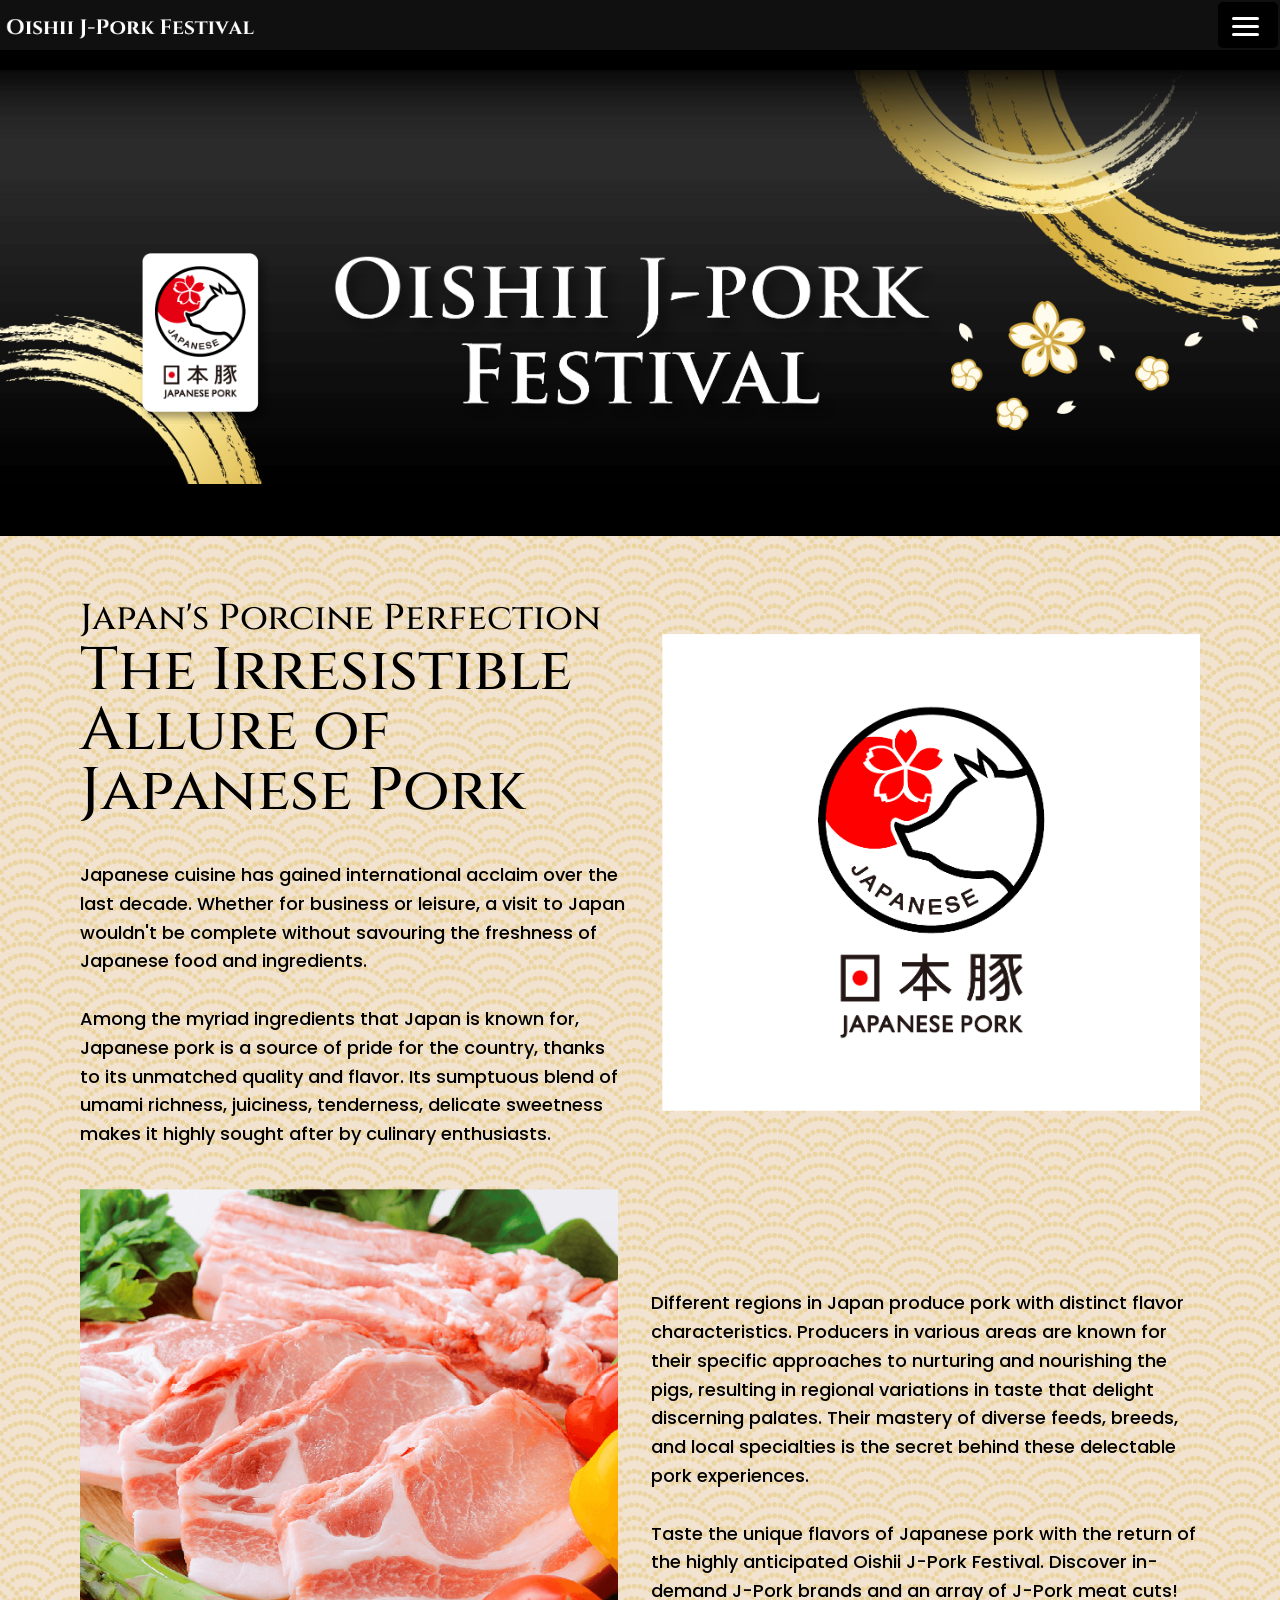
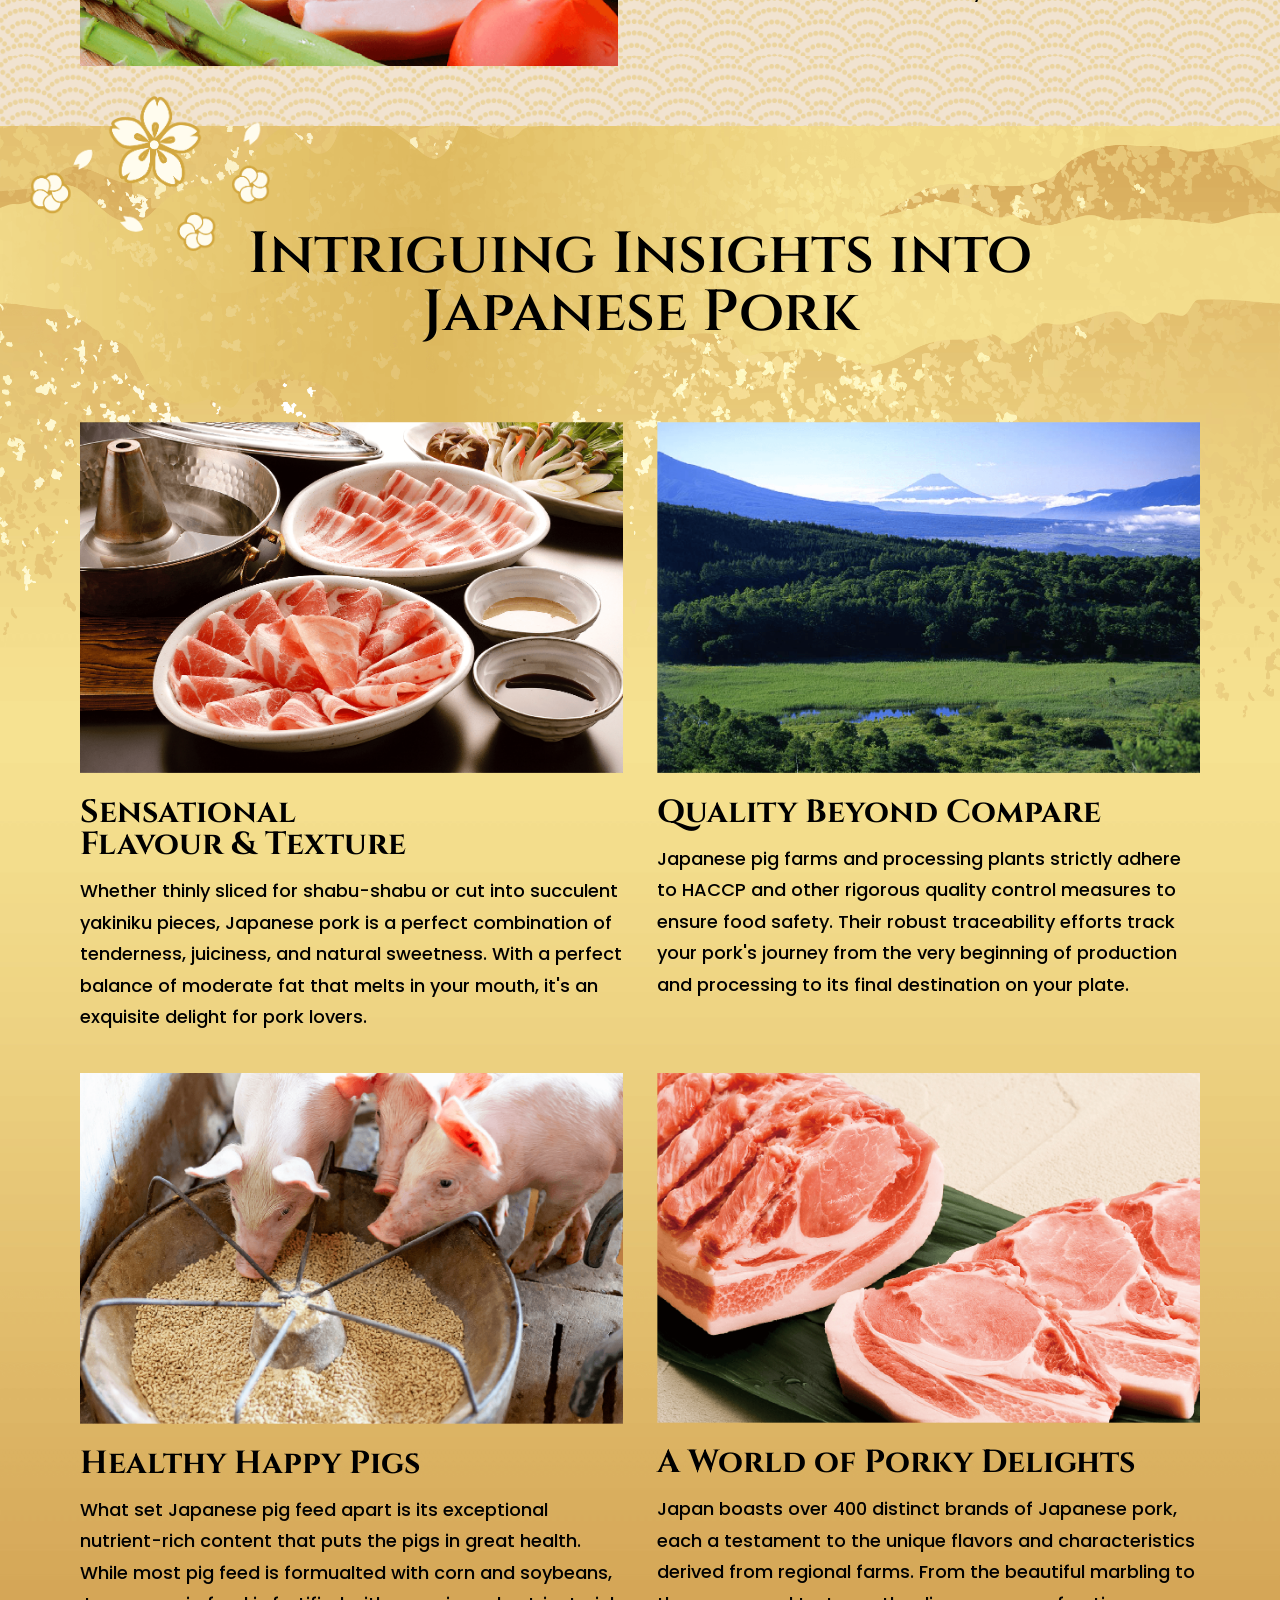
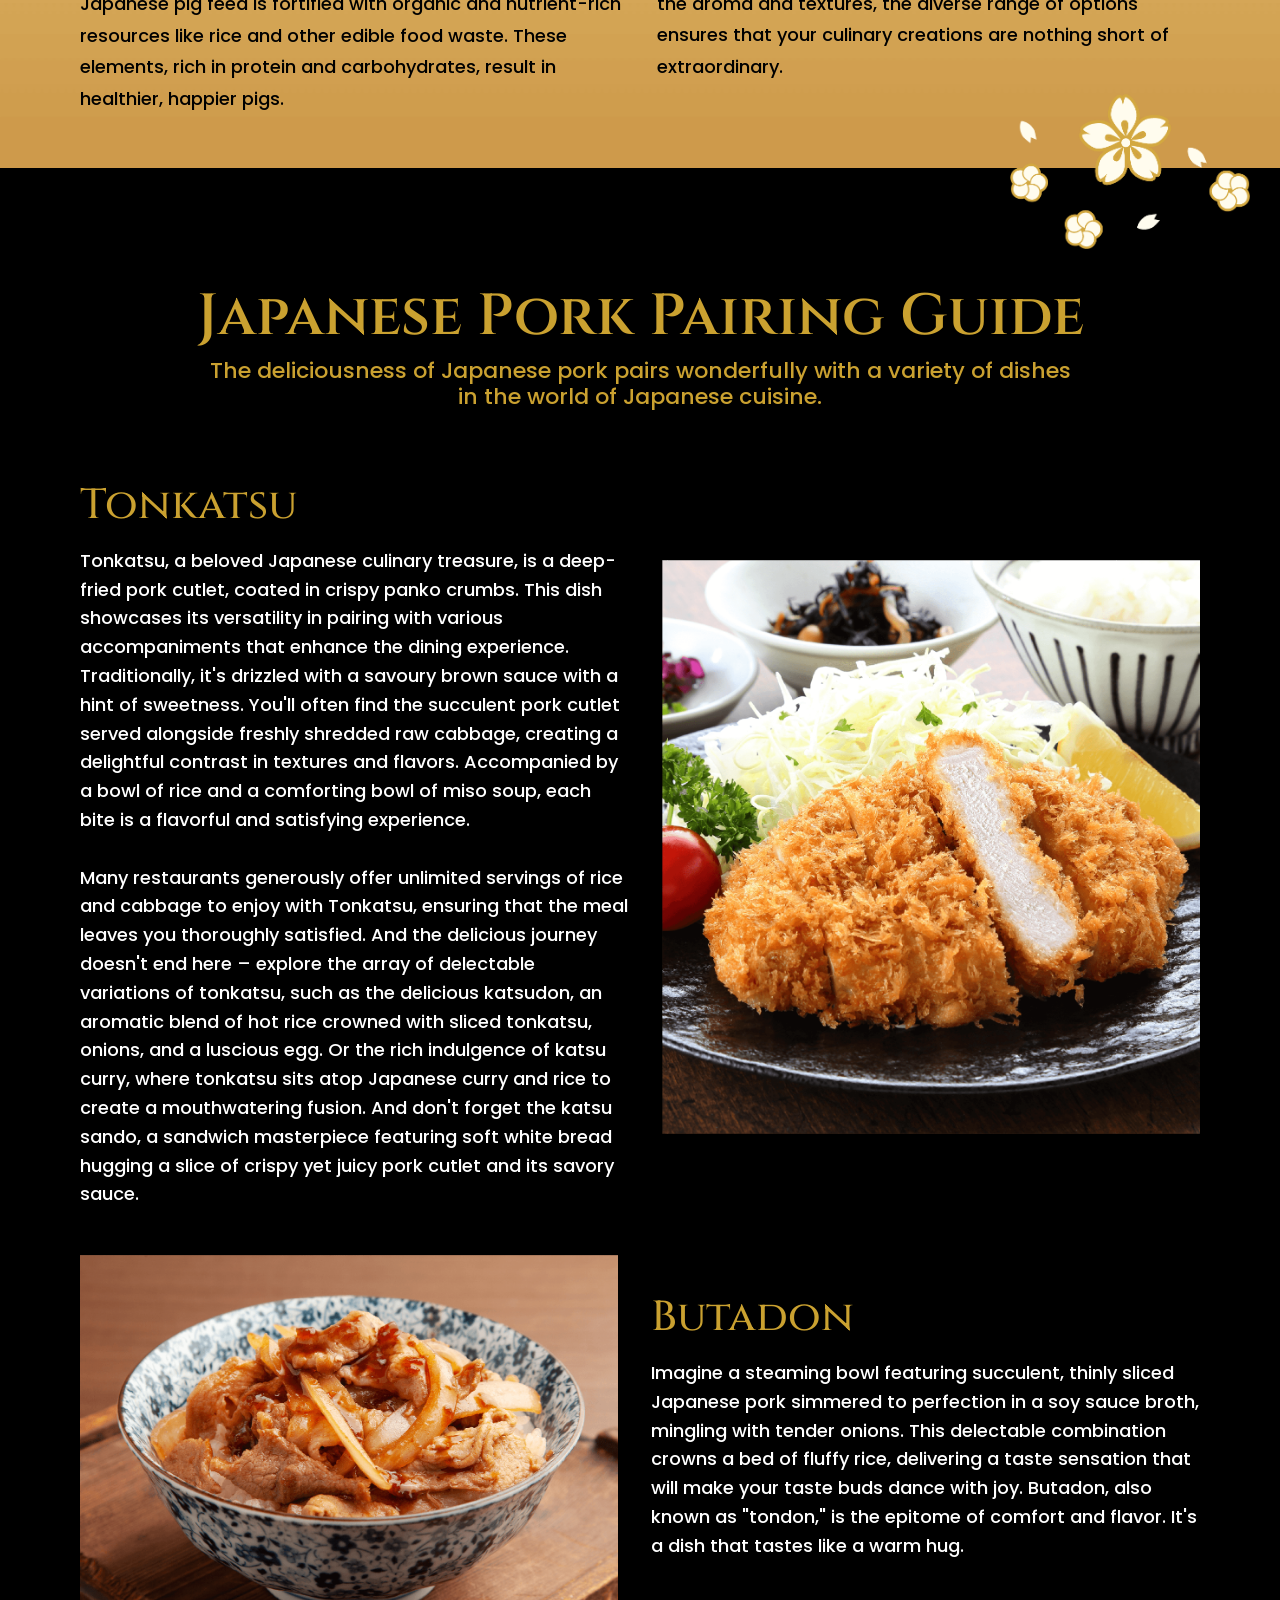
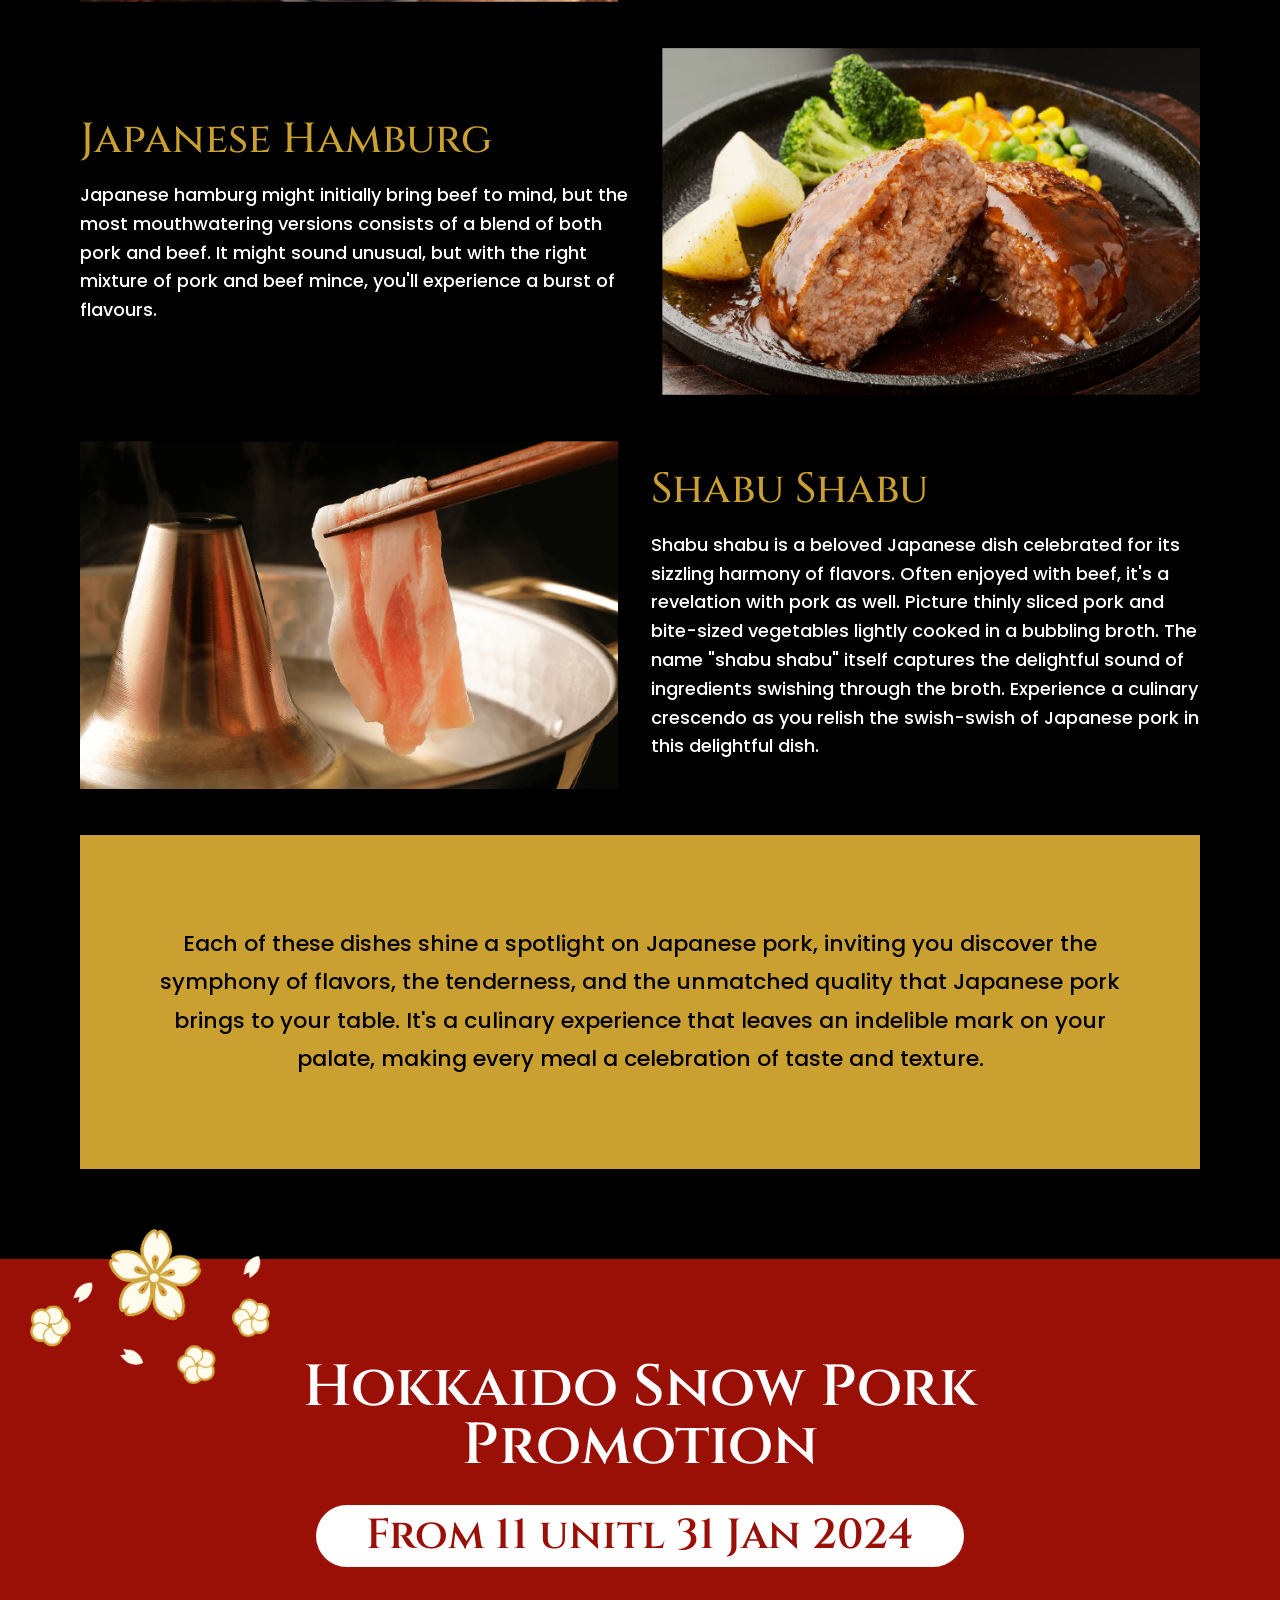
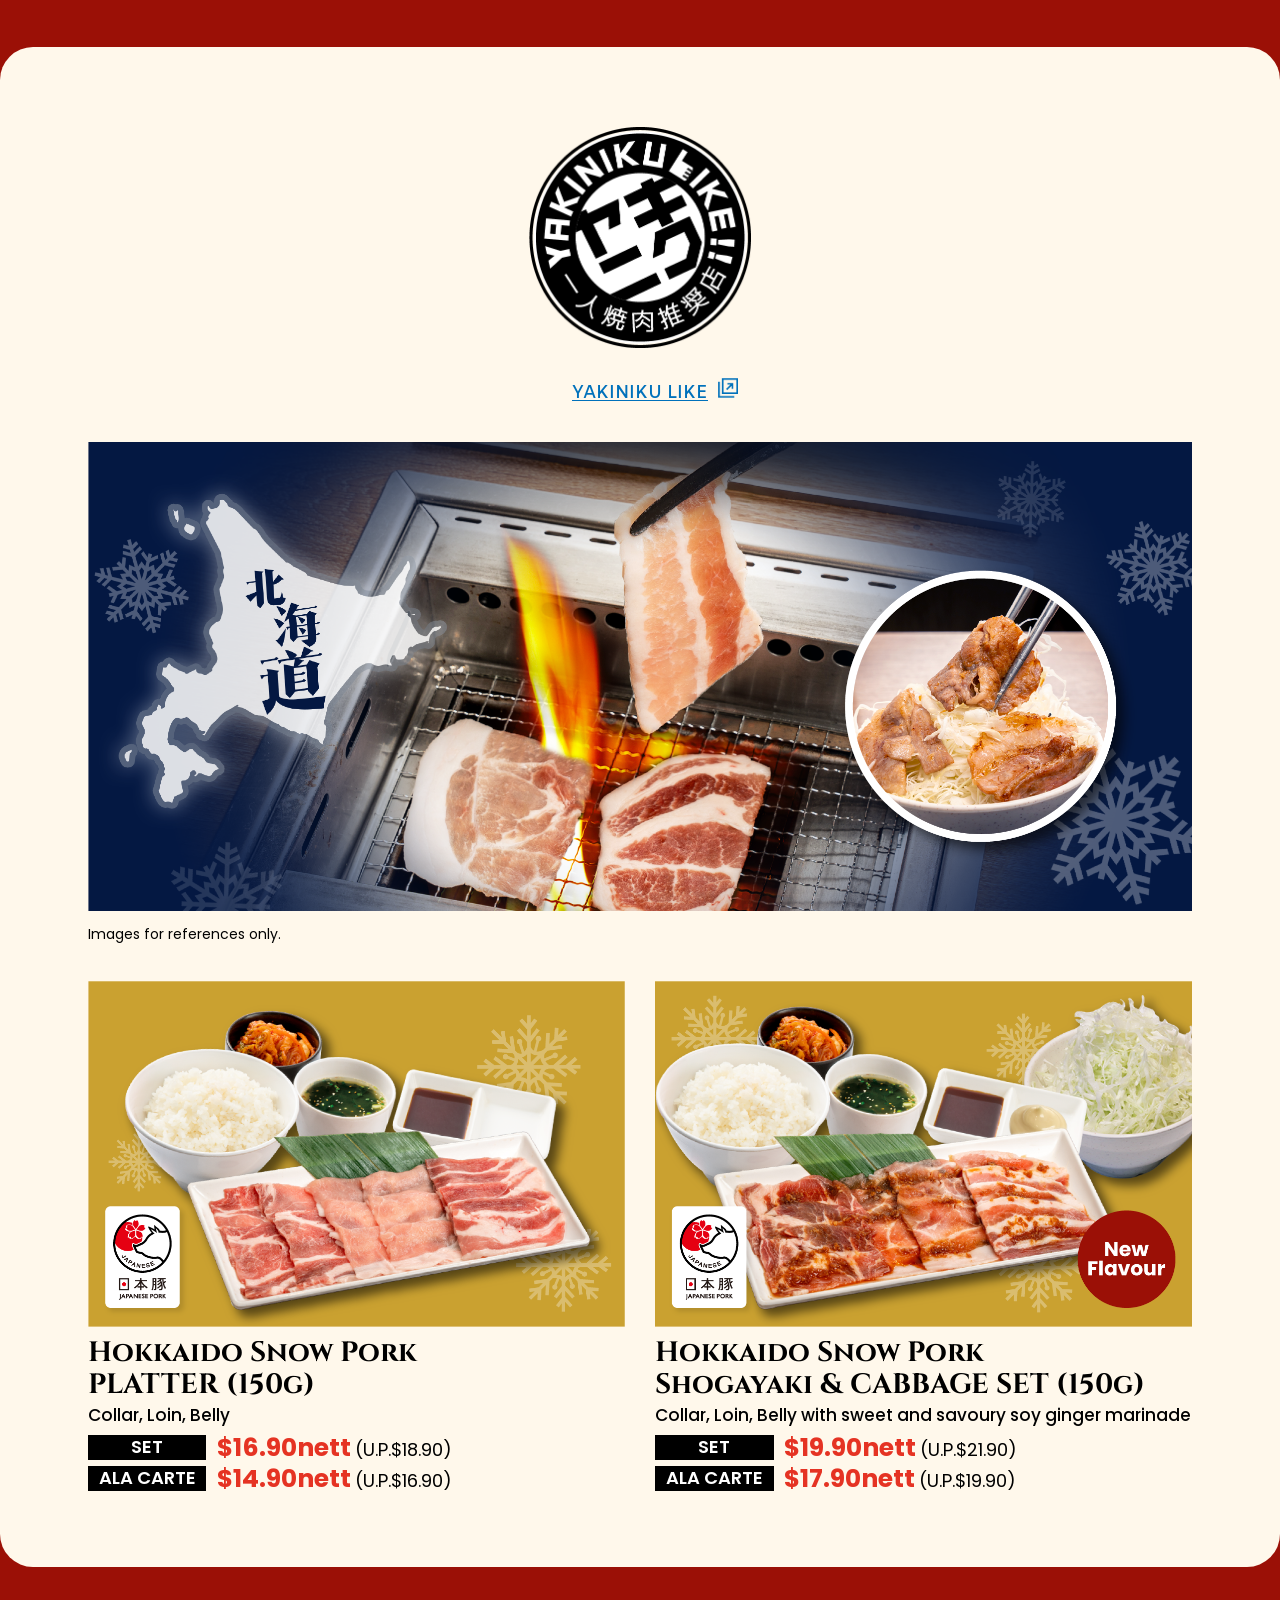
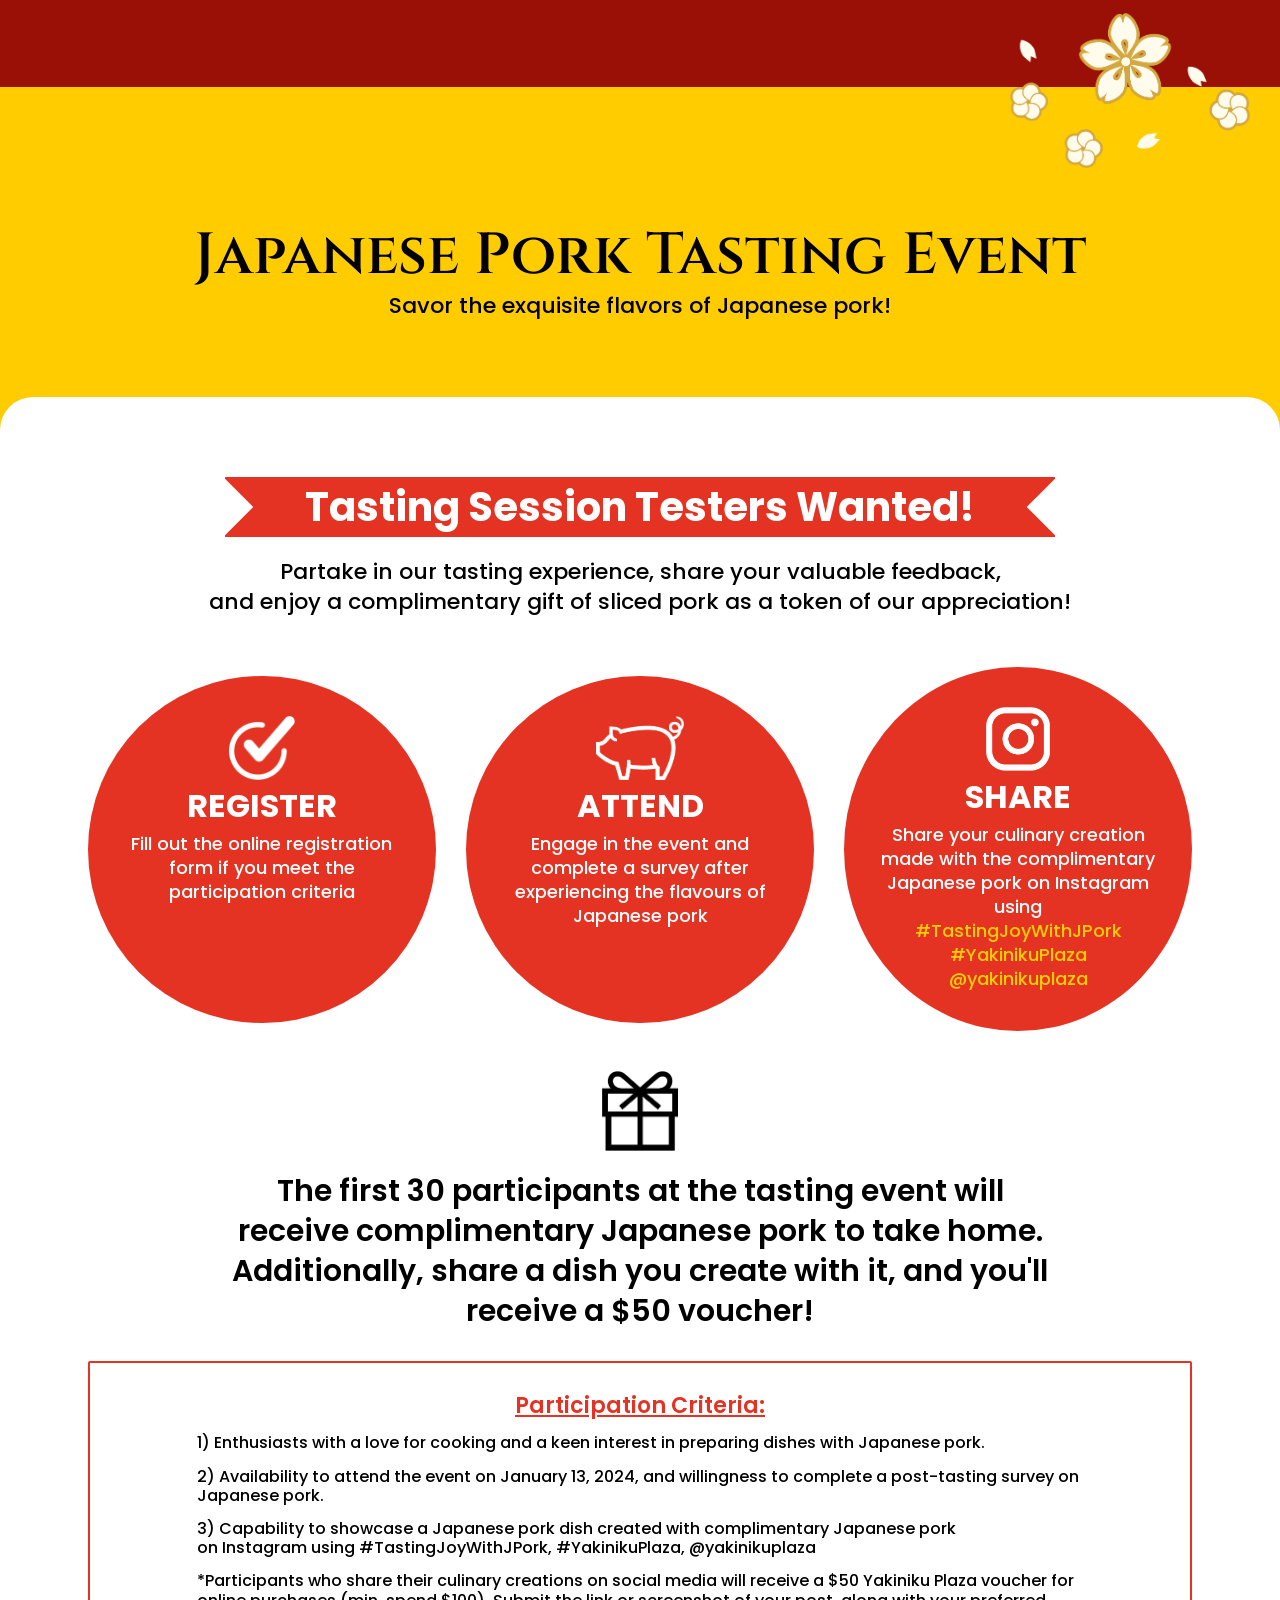
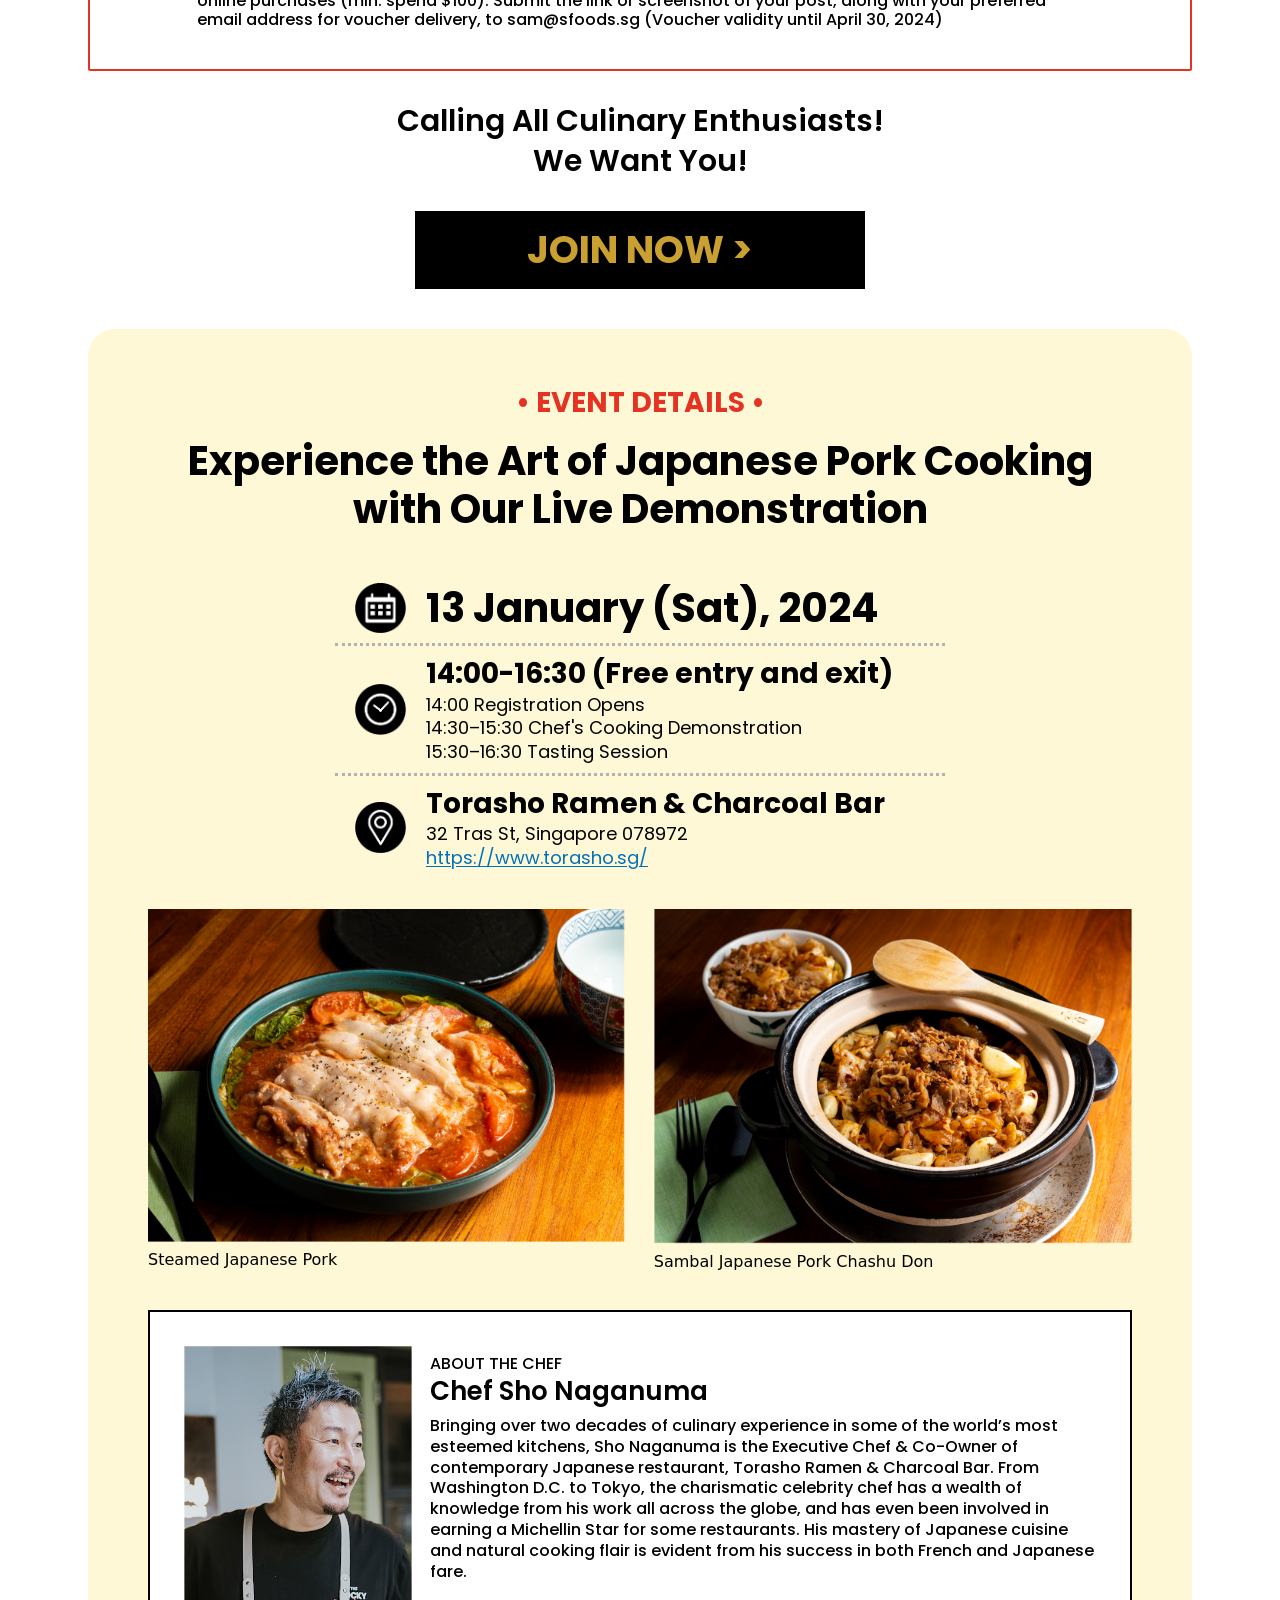
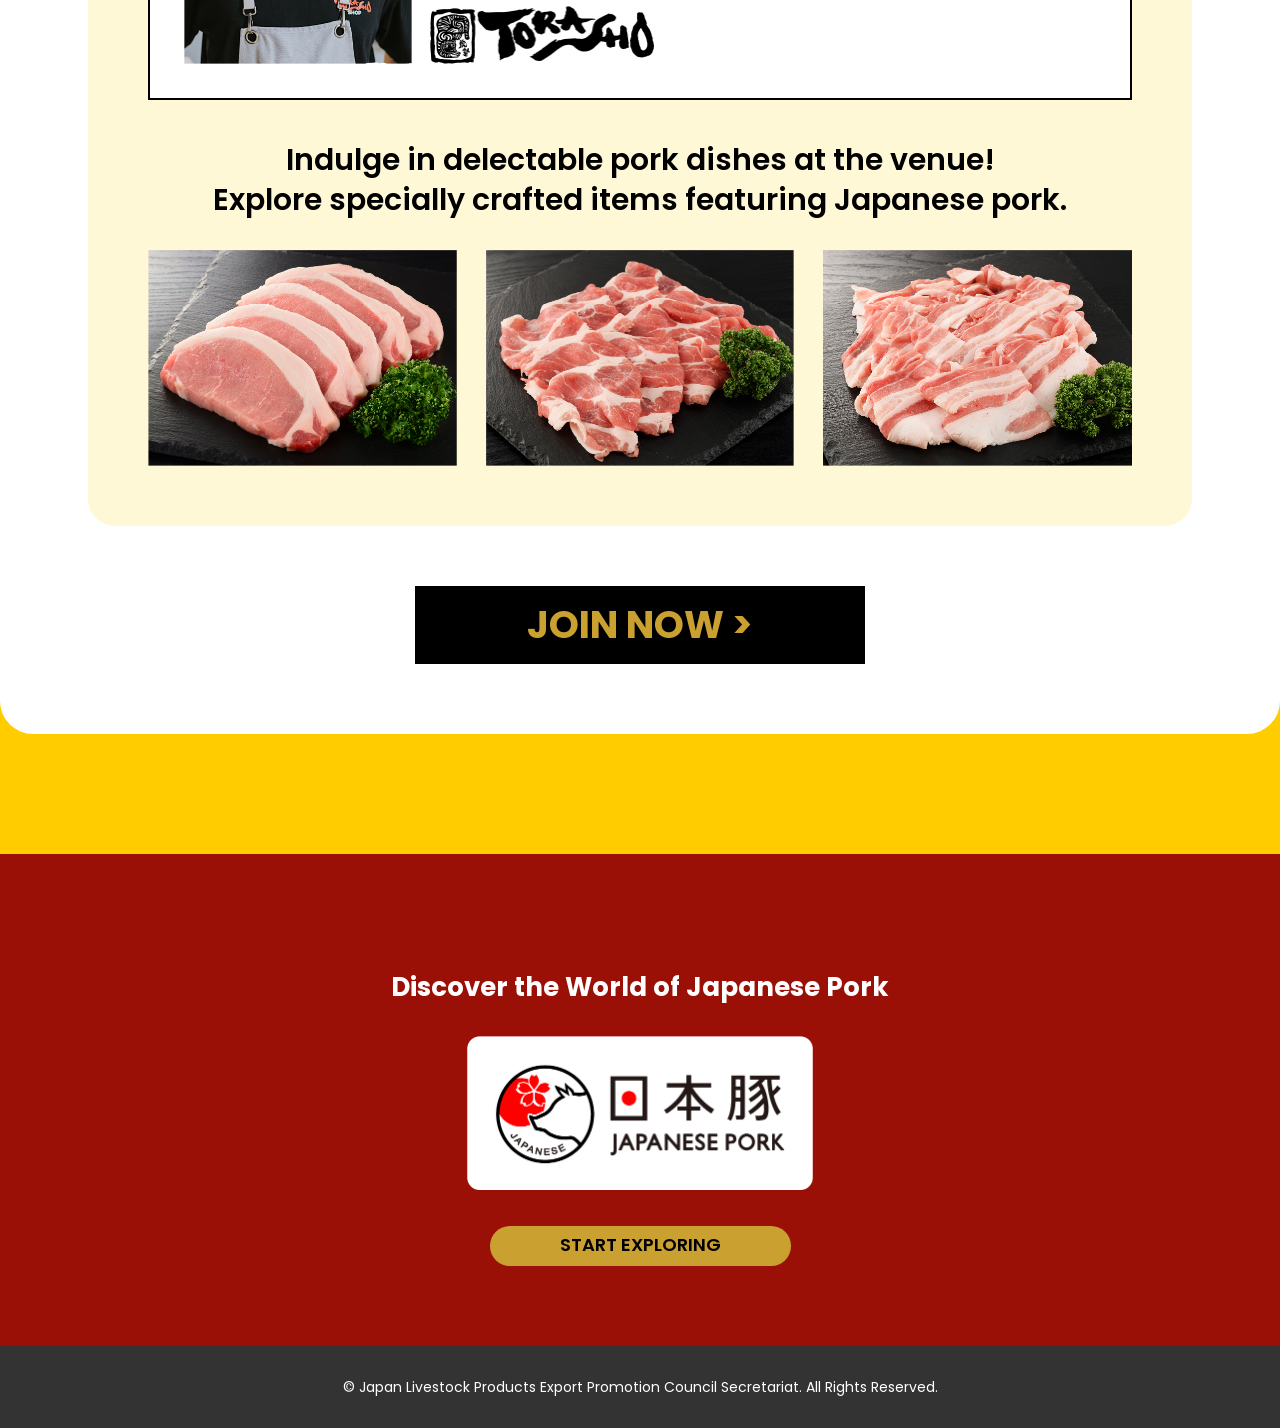
==== commit 70316155: "fix" ====
--- a/src/index.html
+++ b/src/index.html
@@ -188,8 +188,7 @@
         <p class="event__subtitle">Savor the exquisite flavors of Japanese pork!</p>
         <div class="event__inner">
             <p class="event__inner__title">Tasting Session Testers Wanted!</p>
-            <p class="event__inner__subtitle">Join our tasting experience, share your feedback,<br>
-                and receive a gift of sliced pork as a token of appreciation!</p>
+            <p class="event__inner__subtitle">Partake in our tasting experience, share your valuable feedback,<br>and enjoy a complimentary gift of sliced pork as a token of our appreciation!</p>
             <div class="event__inner__batch">
                 <div class="event__inner__batch__block">
                     <img class="event__inner__batch__block__icon" src="assets/images/event-batch1.png">
@@ -200,23 +199,24 @@
                 <div class="event__inner__batch__block">
                     <img class="event__inner__batch__block__icon" src="assets/images/event-batch2.png">
                     <p class="event__inner__batch__block__title">ATTEND</p>
-                    <p class="event__inner__batch__block__detail">Participate in the event and answer a survey after tasting Japanese pork</p>
+                    <p class="event__inner__batch__block__detail">Engage in the event and complete a survey after experiencing the flavours of Japanese pork</p>
                 </div>
                 <div class="event__inner__batch__block">
                     <img class="event__inner__batch__block__icon" src="assets/images/event-batch3.png">
                     <p class="event__inner__batch__block__title">SHARE</p>
-                    <p class="event__inner__batch__block__detail">Share a Japanese pork dish you create with it on Instagram using</p>
+                    <p class="event__inner__batch__block__detail">Share your culinary creation made with the complimentary Japanese pork on Instagram using<br><span>#TastingJoyWithJPork <br>#YakinikuPlaza<br>@yakinikuplaza</span></p>
                 </div>
             </div>
             <img class="event__inner__introicon" src="assets/images/event-intro-icon.png" alt="">
-            <p class="event__inner__intro">The first 30 participants at the tasting event will receive a complimentary Japanese pork to take home. Plus, share the recipes and receive a voucher!</p>
+            <p class="event__inner__intro">The first 30 participants at the tasting event will receive complimentary Japanese pork to take home. Additionally, share a dish you create with it,
+                and you'll receive a $50 voucher!</p>
             <div class="event__inner__criteria">
                 <p class="event__inner__criteria__title">Participation Criteria:</p>
                 <ul class="event__inner__criteria__list">
-                    <li class="event__inner__criteria__list-item">1) Individuals who have a passion for cooking and aspire to cook with Japanese pork.</li>
-                    <li class="event__inner__criteria__list-item">2) Participants who are able to attend event on 13 Jan 2024 and answer a survey after tasting Japanese pork.</li>
-                    <li class="event__inner__criteria__list-item">3) Able to share a Japanese pork dish you create with it on Instagram, using a designated hashtag*.</li>
-                    <li class="event__inner__criteria__list-item">*Participants who posts on social media will receive a $XX digital voucher for purchasing pork.</li>
+                    <li class="event__inner__criteria__list-item">1) Enthusiasts with a love for cooking and a keen interest in preparing dishes with Japanese pork.</li>
+                    <li class="event__inner__criteria__list-item">2) Availability to attend the event on January 13, 2024, and willingness to complete a post-tasting survey on Japanese pork.</li>
+                    <li class="event__inner__criteria__list-item">3) Capability to showcase a Japanese pork dish created with complimentary Japanese pork<br>on Instagram using #TastingJoyWithJPork, #YakinikuPlaza, @yakinikuplaza</li>
+                    <li class="event__inner__criteria__list-item">*Participants who share their culinary creations on social media will receive a $50 Yakiniku Plaza voucher for online purchases (min. spend $100). Submit the link or screenshot of your post, along with your preferred email address for voucher delivery, to sam@sfoods.sg (Voucher validity until April 30, 2024)</li>
                 </ul>
             </div>
             <p class="event__inner__intro">Calling All Culinary Enthusiasts!<br>We Want You!</p>
@@ -248,6 +248,18 @@
                         </p>
                     </div>
                 </div>
+                <div class="event__inner__event-detail__menu">
+                    <div class="event__inner__event-detail__menu__image">
+                        <div class="event__inner__event-detail__menu__image__block">
+                            <img class="event__inner__event-detail__menu__image__block__image" src="assets/images/event-menu-img1.png">
+                            <p class="event__inner__event-detail__menu__image__block__content">Steamed Japanese Pork</p>
+                        </div>
+                        <div class="event__inner__event-detail__menu__image__block">
+                            <img class="event__inner__event-detail__menu__image__block__image" src="assets/images/event-menu-img2.png">
+                            <p class="event__inner__event-detail__menu__image__block__content">Sambal Japanese Pork Chashu Don</p>
+                        </div>
+                    </div>
+                </div>
                 <div class="event__inner__event-detail__chef">
                     <div class="event__inner__event-detail__chef__image">
                         <img src="assets/images/event-chef.png" alt="">
@@ -278,7 +290,7 @@
         <div class=" footer__banner">
             <p class="footer__banner__title">Discover the World of Japanese Pork</p>
             <img class="footer__banner__logo" src="assets/images/footer-banner.png" alt="日本豚">
-            <a class="footer__banner__link" href="http://jlec-pr.jp/zh-TW/pork/" target="_blank">START EXPLORING</a>
+            <a class="footer__banner__link" href="http://jlec-pr.jp/en/pork/" target="_blank">START EXPLORING</a>
         </div>
         <div class="footer__copy">
             <p class="footer__copy__detail">© Japan Livestock Products Export Promotion Council Secretariat. All Rights Reserved.</p>
--- a/src/assets/css/style.css
+++ b/src/assets/css/style.css
@@ -1 +1 @@
-@import"base/reset.min.css";@import"https://fonts.googleapis.com/css2?family=Amiko:wght@600&family=Poppins:wght@400;500;600;700&family=Cinzel:wght@600;700&family=Noto+Sans+HK:wght@400;500;700;900&family=Noto+Serif+HK:wght@700;900&display=swap";@media screen and (max-width: 1280px){.d-pc-lg{display:none}}.d-pc{display:block}@media screen and (max-width: 768px){.d-pc{display:none}}.d-sp{display:none}@media screen and (max-width: 768px){.d-sp{display:block}}.d-sp-sm{display:none}@media screen and (max-width: 400px){.d-sp-sm{display:block}}.section--title{text-align:center;font-size:58px;line-height:1;letter-spacing:0;font-weight:600;font-family:"Cinzel";color:#000}.a-link::after{content:"";width:20px;height:20px;display:inline-block;background:url(../images/link-icon.png) 0 0 no-repeat;background-size:100% 100%;margin-left:10px}@media screen and (max-width: 768px){.section--title{font-size:36px}.a-link::after{content:"";width:24px;height:24px}}body{background-color:#000;font-size:1rem;line-height:1em;color:#000;letter-spacing:0;margin:0;padding:70px 0 0;scroll-behavior:smooth}@media screen and (max-width: 768px){body{padding:0;margin-bottom:0;margin-top:50px}}header{position:fixed;top:0;height:70px;width:100%;z-index:99;background:url(../images/navi-bg.png) 0 0 repeat-x}header .header__inner{max-width:1440px;margin:0 auto;padding:23px 4.3% 23px 2%;display:flex;flex-direction:row;justify-content:space-between;align-items:center}header .header__inner__logo{display:block;width:340px}header .header__inner__navi{display:flex;flex-direction:row;justify-content:flex-start;align-items:center}header .header__inner__navi--item{text-decoration:none;font-size:1.125rem;line-height:1;letter-spacing:0;font-weight:400;font-family:"Cinzel";color:#fff;padding:0 20px}header .header__inner__navi--item:last-child{padding-right:0}@media screen and (max-width: 1280px){header{position:fixed;top:0;height:50px;width:100%;z-index:99;background:#101010;background-image:none}header .header__inner{max-width:100vw;padding:0;display:block;z-index:99}header .header__inner__logo{display:block;width:260px;padding:16px 6px}header .header__inner__navi{position:fixed;top:-100%;display:flex;flex-direction:column;justify-content:center;align-items:center;row-gap:30px;width:100vw;background-color:#101010;transition:all .4s;padding:60px 0;z-index:80;box-shadow:0px 7px 6px 3px #000}header .header__inner__navi.active{top:50px}header .header__inner__navi--item{text-decoration:none;font-size:28px;padding:0}header .header__inner__navi--item:last-child{padding-right:0}.openbtn1{z-index:99;position:fixed;top:2px;right:2px;background:#000;cursor:pointer;width:60px;height:46px;border-radius:5px}.openbtn1 span{display:inline-block;transition:all .4s;position:absolute;left:14px;height:3px;border-radius:2px;background:#fff;width:45%}.openbtn1 span:nth-of-type(1){top:15px}.openbtn1 span:nth-of-type(2){top:23px}.openbtn1 span:nth-of-type(3){top:31px}.openbtn1.active span:nth-of-type(1){top:18px;left:18px;transform:translateY(6px) rotate(-45deg);width:30%}.openbtn1.active span:nth-of-type(2){opacity:0}.openbtn1.active span:nth-of-type(3){top:30px;left:18px;transform:translateY(-6px) rotate(45deg);width:30%}}footer .footer__banner{width:100%;padding:120px 0 80px;background-color:#9b1006}footer .footer__banner__title{font-size:1.625rem;line-height:1;letter-spacing:0;font-weight:700;font-family:"Poppins";color:#fff;text-align:center}footer .footer__banner__logo{width:346px;height:auto;margin:36px auto}footer .footer__banner__link{display:block;margin:0 auto;width:fit-content;padding:10px 70px 12px;background-color:#caa130;border-radius:26px;font-size:1.125rem;line-height:1;letter-spacing:0;font-weight:600;font-family:"Poppins";color:#000;text-align:center;text-decoration:none}footer .footer__copy{width:100%;padding:34px 0;background-color:#333;font-size:.875rem;line-height:1;letter-spacing:0;font-weight:400;font-family:"Poppins";color:#fff;text-align:center}@media screen and (max-width: 768px){footer .footer__banner{padding:80px 0 40px;background-color:#caa130}footer .footer__banner__logo{width:300px}footer .footer__copy{width:100%;padding:34px 20px;background-color:#333;font-size:14px;text-align:center}}.firstview{background:url(../images/fv-bg.png) 50% 0 no-repeat;background-size:100% auto;width:100%;height:466px;display:grid;place-content:center}.firstview__title{position:relative;display:block;width:49vw;max-width:700px;margin-top:70px}.firstview__title img{width:100%;height:auto}.firstview__title::before{content:"";position:absolute;top:0;left:-190px;display:block;width:160px;height:100%;background:url(../images/fv-title-icon.png) 0 0 no-repeat;background-size:contain}@media screen and (max-width: 768px){.firstview{background:url(../images/fv-bg-sp.png) 0 0 no-repeat;background-size:100% auto;width:100vw;height:76vh}.firstview__title{width:90vw;max-width:400px;margin-top:50px}.firstview__title::before{content:"";position:absolute;top:100%;left:50%;margin-left:-50px;width:100px;height:200px;background-size:100%}}.intro{background:url(../images/intro-bg.png) 0 0 repeat;background-size:100%;padding:60px 0}.intro__block{padding:0 80px;max-width:1440px;margin:0 auto;display:flex;flex-direction:row;justify-content:space-between;align-items:center}.intro__block:not(:last-child){margin-bottom:40px}.intro__block:nth-child(2n) .intro__block__content{order:1}.intro__block:nth-child(2n) .intro__block__img{order:0}.intro__block__content{width:49%}.intro__block__content__title{font-size:60px;line-height:1;letter-spacing:0;font-weight:500;font-family:"Cinzel";color:#000}.intro__block__content__title span{display:block;font-size:36px;line-height:1.25;letter-spacing:0;font-weight:500;font-family:"Cinzel";color:#000}.intro__block__content__detail{margin-top:40px;font-size:18px;line-height:160%;letter-spacing:0;font-weight:500;font-family:"Poppins";color:#000}.intro__block__img{width:48%;max-width:620px}@media screen and (max-width: 768px){.intro{background:url(../images/intro-bg.png) 0 0 repeat;background-size:100%}.intro__block{width:100%;max-width:100vw;margin:0 auto;padding:0 16px;display:flex;flex-direction:column;justify-content:center;align-items:center;row-gap:20px}.intro__block:not(:last-child){margin-bottom:40px}.intro__block__content{order:1;width:100%}.intro__block__content__title{font-size:36px}.intro__block__content__title span{margin-bottom:12px;font-size:22px}.intro__block__content__detail{margin-top:20px;font-size:18px}.intro__block__img{order:0;width:80%;max-width:100vw}}.points{position:relative;padding:100px 0 54px;background:url(../images/point-bg.png) 50% 0 repeat-y;background-size:100% 100%}.points::before{content:"";max-width:270px;width:18.75vw;height:174px;display:block;position:absolute;top:-30px;left:30px;background:url(../images/flower-img1.png) 0 0 no-repeat;background-size:100% auto}.points::after{content:"";max-width:270px;width:18.75vw;height:174px;display:block;position:absolute;bottom:-100px;right:30px;background:url(../images/flower-img2.png) 0 0 no-repeat;background-size:100% auto}.points__inner{padding:0 80px;max-width:1440px;margin:0 auto;display:flex;flex-direction:row;justify-content:space-between;align-items:stretch;flex-wrap:wrap;gap:40px 0;margin-top:80px}.points__inner__block{width:48.5%;max-width:620px}.points__inner__block__img{width:100%}.points__inner__block__content__title{margin:24px 0 14px;font-size:32px;line-height:1;letter-spacing:0;font-weight:700;font-family:"Cinzel";color:#000}.points__inner__block__content__detail{font-size:18px;line-height:1.75;letter-spacing:0;font-weight:500;font-family:"Poppins";color:#000}@media screen and (max-width: 768px){.points{position:relative;padding:60px 0 54px;background:url(../images/point-bg-sp.png) 50% 0 repeat-y;background-size:100% auto}.points::before{content:"";max-width:270px;width:42vw;height:120px;display:block;position:absolute;top:-40px;left:6px;background:url(../images/flower-img1.png) 0 0 no-repeat;background-size:100% auto}.points::after{content:"";max-width:270px;width:42vw;height:120px;display:block;position:absolute;bottom:-60px;right:6px;background:url(../images/flower-img2.png) 0 0 no-repeat;background-size:100% auto}.points__inner{width:100%;max-width:100vw;margin:0 auto;padding:0 16px;display:flex;flex-direction:column;justify-content:center;align-items:stretch;flex-wrap:wrap;gap:40px 0;margin-top:40px}.points__inner__block{width:100%;max-width:100vw}.points__inner__block__img{width:100%}.points__inner__block__content__title{margin:24px 0 14px;font-size:30px;line-height:120%}.points__inner__block__content__detail{font-size:18px}}.menu{background:#000;padding:120px 0 90px}.menu__title{color:#caa130}.menu__subtitle{margin:12px auto 74px;font-size:22px;line-height:120%;letter-spacing:0;font-weight:500;font-family:"Poppins";color:#caa130;text-align:center}.menu__block{padding:0 80px;max-width:1440px;margin:0 auto;display:flex;flex-direction:row;justify-content:space-between;align-items:center}.menu__block:not(:last-child){margin-bottom:46px}.menu__block:nth-child(2n) .menu__block__content{order:1}.menu__block:nth-child(2n) .menu__block__img{order:0}.menu__block__content{width:49%}.menu__block__content__title{font-size:42px;line-height:1;letter-spacing:0;font-weight:500;font-family:"Cinzel";color:#caa130}.menu__block__content__detail{margin-top:20px;font-size:18px;line-height:160%;letter-spacing:0;font-weight:500;font-family:"Poppins";color:#fff}.menu__block__img{width:48%;max-width:620px}.menu__banner{padding:0 80px;max-width:1440px;margin:0 auto}.menu__banner__content{padding:90px 60px;background-color:#caa130;font-size:1.375rem;line-height:1.75;letter-spacing:0;font-weight:500;font-family:"Poppins";color:#000;text-align:center}@media screen and (max-width: 768px){.menu{background:#000;padding:80px 0 60px}.menu__subtitle{margin:12px auto 40px;font-size:20px;text-align:center}.menu__block{width:100%;max-width:100vw;margin:0 auto;padding:0 16px;display:flex;flex-direction:column;justify-content:flex-start;align-items:flex-start;row-gap:20px}.menu__block:not(:last-child){margin-bottom:46px}.menu__block__content{order:1;width:100%}.menu__block__content__title{font-size:36px}.menu__block__content__detail{margin-top:20px;font-size:18px}.menu__block__img{order:0;width:100%;max-width:100vw}.menu__banner{width:100%;max-width:100vw;margin:0 auto;padding:0 16px}.menu__banner__content{padding:40px 20px;font-size:18px;line-height:130%}}.activities{padding:100px 0 120px;background-color:#9b1006;position:relative}.activities::before{content:"";max-width:270px;width:18.75vw;height:174px;display:block;position:absolute;top:-30px;left:30px;background:url(../images/flower-img1.png) 0 0 no-repeat;background-size:100% auto}.activities::after{content:"";max-width:270px;width:18.75vw;height:174px;display:block;position:absolute;bottom:-100px;right:30px;background:url(../images/flower-img2.png) 0 0 no-repeat;background-size:100% auto}.activities__title{color:#fff}.activities__date{margin:30px auto 70px;display:block;padding:10px 50px;width:fit-content;background-color:#fff;border-radius:40px;font-size:42px;line-height:1;letter-spacing:0;font-weight:600;font-family:"Cinzel";color:#9b1006;text-align:center}.activities__inner{padding:0 88px;max-width:1280px;margin:0 auto;margin-top:80px;padding-top:80px;padding-bottom:70px;background-color:#fff8eb;border-radius:33px}.activities__inner .yakiniku-like__logo{width:222px;height:auto;display:block;margin:0 auto}.activities__inner .yakiniku-like__link{margin-top:30px;margin-left:30px;display:block;font-size:1.125rem;line-height:1;letter-spacing:0;font-weight:600;font-family:"Amiko";color:#0071bb;text-align:center}.activities__inner .yakiniku-like__inner{display:flex;justify-content:space-between;flex-wrap:wrap}.activities__inner .yakiniku-like__inner__block{margin-top:40px;width:100%}.activities__inner .yakiniku-like__inner__block:not(:first-child){width:48.6%}.activities__inner .yakiniku-like__inner__block__img{width:100%;margin-bottom:10px}.activities__inner .yakiniku-like__inner__block__caption{margin-top:16px;font-size:.875rem;line-height:1;letter-spacing:0;font-weight:400;font-family:"Poppins";color:#000}.activities__inner .yakiniku-like__inner__block__title{font-size:28px;line-height:32px;letter-spacing:0;font-weight:700;font-family:"Cinzel";color:#000}.activities__inner .yakiniku-like__inner__block__detail{font-size:17px;line-height:28px;letter-spacing:0;font-weight:500;font-family:"Poppins";color:#000;margin-bottom:6px}.activities__inner .yakiniku-like__inner__block__price{display:flex;flex-direction:row;justify-content:space-between;margin-bottom:6px}.activities__inner .yakiniku-like__inner__block__price__item{width:22%;padding:3px 0;background-color:#000;text-align:center;font-size:18px;line-height:100%;letter-spacing:0;font-weight:600;font-family:"Poppins";color:#fff}.activities__inner .yakiniku-like__inner__block__price__cost{width:76%;font-size:25px;line-height:100%;letter-spacing:0;font-weight:700;font-family:"Poppins";color:#e53323}.activities__inner .yakiniku-like__inner__block__price__cost span{margin-left:4px;font-size:18px;line-height:100%;letter-spacing:0;font-weight:400;font-family:"Poppins";color:#000}@media screen and (max-width: 768px){.activities::before{content:"";max-width:270px;width:42vw;height:120px;display:block;position:absolute;top:-40px;left:6px;background:url(../images/flower-img1.png) 0 0 no-repeat;background-size:100% auto}.activities::after{content:"";max-width:270px;width:42vw;height:120px;display:block;position:absolute;bottom:-60px;right:6px;background:url(../images/flower-img2.png) 0 0 no-repeat;background-size:100% auto}.activities__date{padding:10px 20px;width:90%;font-size:22px}.activities__inner{width:100%;max-width:100vw;margin:0 auto;padding:0 16px;width:94%;padding-top:50px;padding-bottom:40px;background-color:#fff8eb;border-radius:33px}.activities__inner .yakiniku-like__logo{width:80%;max-width:222px}.activities__inner .yakiniku-like__link{font-size:22px}.activities__inner .yakiniku-like__inner__block:not(:first-child){width:100%}.activities__inner .yakiniku-like__inner__block__img{width:100%;margin-bottom:10px}.activities__inner .yakiniku-like__inner__block:first-child img{aspect-ratio:4/3;object-fit:cover;object-position:14% 0%}.activities__inner .yakiniku-like__inner__block__price{align-items:center}}.event{padding:140px 0 120px;background-color:#fc0}.event__title{color:#000}.event__subtitle{margin-top:10px;font-size:22px;line-height:1;letter-spacing:0;font-weight:500;font-family:"Poppins";color:#000;text-align:center}.event__inner{padding:0 88px;max-width:1280px;margin:0 auto;margin-top:80px;padding-top:80px;padding-bottom:70px;background-color:#fff;border-radius:33px}.event__inner__title{display:block;width:fit-content;background-color:#e53323;margin:0 auto;padding:10px 80px;position:relative;font-size:40px;line-height:1;letter-spacing:0;font-weight:700;font-family:"Poppins";color:#fff;text-align:center}.event__inner__title::before{content:"";background-color:#fff;width:40px;height:40px;position:absolute;top:10px;left:-20px;transform:rotateZ(45deg)}.event__inner__title::after{content:"";background-color:#fff;width:40px;height:40px;position:absolute;top:10px;right:-20px;transform:rotateZ(45deg)}.event__inner__subtitle{margin-top:20px;margin-bottom:50px;font-size:22px;line-height:30px;letter-spacing:0;font-weight:500;font-family:"Poppins";color:#000;text-align:center}.event__inner__batch{display:flex;flex-direction:row;justify-content:space-between;align-items:center}.event__inner__batch__block{width:31.5%;padding:60px 33px;aspect-ratio:1/1;background-color:#e53323;border-radius:100%;display:flex;flex-direction:column;justify-content:flex-start;align-items:center;row-gap:10px}.event__inner__batch__block__icon{width:32%;aspect-ratio:1/1;object-fit:contain}.event__inner__batch__block__title{font-size:36px;line-height:100%;letter-spacing:0;font-weight:700;font-family:"Poppins";color:#fff;text-align:center}.event__inner__batch__block__detail{font-size:20px;line-height:27px;letter-spacing:0;font-weight:500;font-family:"Poppins";color:#fff;text-align:center}.event__inner__introicon{width:76px;margin:40px auto 20px}.event__inner__intro{max-width:840px;margin:0 auto 30px;font-size:30px;line-height:40px;letter-spacing:0;font-weight:600;font-family:"Poppins";color:#000;text-align:center}.event__inner__criteria{width:100%;padding:32px 10px 26px;margin:30px auto;border:2px solid #e53323;border-radius:2px}.event__inner__criteria__title{margin-bottom:16px;font-size:22px;line-height:100%;letter-spacing:0;font-weight:500;font-family:"Poppins";color:#e53323;text-align:center;text-decoration:underline}.event__inner__criteria__list{width:82%;margin:0 auto}.event__inner__criteria__list-item{margin-bottom:14px;font-size:16px;line-height:100%;letter-spacing:0;font-weight:500;font-family:"Poppins";color:#000}.event__inner__joinbtn{width:450px;margin:0 auto;padding:20px 0;display:block;background-color:#000;font-size:38px;line-height:100%;letter-spacing:0;font-weight:700;font-family:"Poppins";color:#caa130;text-align:center;text-decoration:none;transition:all .5s}.event__inner__joinbtn:hover{opacity:.8}.event__inner__event-detail{padding:60px 60px;margin-top:40px;margin-bottom:60px;background-color:#fff8d7;border-radius:27px}.event__inner__event-detail__subtitle{font-size:28px;line-height:100%;letter-spacing:0;font-weight:700;font-family:"Poppins";color:#e53323;text-align:center}.event__inner__event-detail__title{margin:20px 0 40px;font-size:40px;line-height:120%;letter-spacing:0;font-weight:700;font-family:"Poppins";color:#000;text-align:center}.event__inner__event-detail__schedule{width:62%;margin:0 auto}.event__inner__event-detail__schedule img{display:inline;width:51px;margin:0 20px}.event__inner__event-detail__schedule__row{padding:10px 0;display:flex;flex-direction:row;justify-content:flex-start;align-items:center}.event__inner__event-detail__schedule__line{border-top:3px dotted #b2b2b2}.event__inner__event-detail__schedule__date{font-size:40px;line-height:100%;letter-spacing:0;font-weight:700;font-family:"Poppins";color:#000}.event__inner__event-detail__schedule__hour{font-size:28px;line-height:130%;letter-spacing:0;font-weight:700;font-family:"Poppins";color:#000}.event__inner__event-detail__schedule__hour span{display:block;font-size:18px;line-height:130%;letter-spacing:0;font-weight:400;font-family:"Poppins";color:#000}.event__inner__event-detail__schedule__location{font-size:28px;line-height:130%;letter-spacing:0;font-weight:700;font-family:"Poppins";color:#000}.event__inner__event-detail__schedule__location span,.event__inner__event-detail__schedule__location a{display:block;font-size:18px;line-height:130%;letter-spacing:0;font-weight:400;font-family:"Poppins";color:#000}.event__inner__event-detail__schedule__location a{color:#0071bb}.event__inner__event-detail__chef{margin-top:40px;display:flex;flex-direction:row;justify-content:space-between;align-items:flex-end;background-color:#fff;border:2px solid #000;padding:34px}.event__inner__event-detail__chef__image{width:25%}.event__inner__event-detail__chef__content{width:73%}.event__inner__event-detail__chef__content__title{font-size:1rem;line-height:100%;letter-spacing:0;font-weight:500;font-family:"Poppins";color:#000}.event__inner__event-detail__chef__content__name{margin:6px 0 12px;font-size:1.625rem;line-height:100%;letter-spacing:0;font-weight:600;font-family:"Poppins";color:#000}.event__inner__event-detail__chef__content__detail{font-size:1rem;line-height:130%;letter-spacing:0;font-weight:500;font-family:"Poppins";color:#000}.event__inner__event-detail__chef__content__logo{margin-top:24px;width:224px}.event__inner__event-detail__bottom__content{margin:40px auto 30px;font-size:1.875rem;line-height:40px;letter-spacing:0;font-weight:600;font-family:"Poppins";color:#000;text-align:center}.event__inner__event-detail__bottom__image{display:flex;flex-direction:row;justify-content:space-between;align-items:center}.event__inner__event-detail__bottom__image img{width:31.4%}@media screen and (max-width: 768px){.event{padding:80px 0}.event__inner{width:100%;max-width:100vw;margin:0 auto;padding:0 16px;width:94%;margin-top:40px;padding-top:40px;padding-bottom:70px}.event__inner__title{width:86%;padding:6px 30px;font-size:20px;line-height:130%}.event__inner__title::before{width:40px;height:40px;position:absolute;top:10px;left:-20px;transform:rotateZ(45deg)}.event__inner__title::after{content:"";background-color:#fff;width:40px;height:40px;position:absolute;top:10px;right:-20px;transform:rotateZ(45deg)}.event__inner__subtitle{font-size:22px;line-height:30px;letter-spacing:0;font-weight:500;font-family:"Poppins";color:#000;text-align:center}.event__inner__batch{display:flex;flex-direction:column;justify-content:center;align-items:center;row-gap:16px}.event__inner__batch__block{width:80%;padding:30px 30px;row-gap:10px}.event__inner__batch__block__icon{width:24%}.event__inner__batch__block__title{font-size:22px}.event__inner__batch__block__detail{font-size:16px;line-height:130%}.event__inner__intro{max-width:100%;font-size:22px;line-height:130%}.event__inner__criteria{width:100%;padding:20px 2px}.event__inner__criteria__list{width:90%;margin:0 auto}.event__inner__criteria__list-item{line-height:130%}.event__inner__joinbtn{width:80%;font-size:28px}.event__inner__event-detail{padding:20px 10px}.event__inner__event-detail__subtitle{font-size:22px}.event__inner__event-detail__title{font-size:26px}.event__inner__event-detail__schedule{width:92%;margin:0 auto}.event__inner__event-detail__schedule img{width:30%;margin:0 0 10px}.event__inner__event-detail__schedule__row{padding:10px 0;display:flex;flex-direction:column;justify-content:center;align-items:center}.event__inner__event-detail__schedule__line{border-top:3px dotted #b2b2b2;margin:20px 0}.event__inner__event-detail__schedule__date{line-height:130%;font-size:24px}.event__inner__event-detail__schedule__hour{line-height:130%;font-size:24px;text-align:center}.event__inner__event-detail__schedule__hour span{font-size:16px}.event__inner__event-detail__schedule__location{line-height:130%;font-size:24px;text-align:center}.event__inner__event-detail__schedule__location span,.event__inner__event-detail__schedule__location a{font-size:16px}.event__inner__event-detail__schedule__location a{color:#0071bb}.event__inner__event-detail__chef{display:flex;flex-direction:column;justify-content:center;align-items:flex-start;padding:12px}.event__inner__event-detail__chef__image{width:100%}.event__inner__event-detail__chef__content{width:100%;margin-top:20px}.event__inner__event-detail__chef__content__title{font-size:18px}.event__inner__event-detail__chef__content__logo{margin-top:24px;width:80%}.event__inner__event-detail__bottom__content{font-size:24px;line-height:130%}.event__inner__event-detail__bottom__image{display:flex;flex-direction:row;justify-content:space-between;align-items:center;flex-wrap:wrap;row-gap:16px}.event__inner__event-detail__bottom__image img{width:48.6%}.event__inner__event-detail__bottom__image img:first-child{width:100%}}/*# sourceMappingURL=style.css.map */+@import"base/reset.min.css";@import"https://fonts.googleapis.com/css2?family=Amiko:wght@600&family=Poppins:wght@400;500;600;700&family=Cinzel:wght@600;700&family=Noto+Sans+HK:wght@400;500;700;900&family=Noto+Serif+HK:wght@700;900&display=swap";@media screen and (max-width: 1280px){.d-pc-lg{display:none}}.d-pc{display:block}@media screen and (max-width: 768px){.d-pc{display:none}}.d-sp{display:none}@media screen and (max-width: 768px){.d-sp{display:block}}.d-sp-sm{display:none}@media screen and (max-width: 400px){.d-sp-sm{display:block}}.section--title{text-align:center;font-size:58px;line-height:1;letter-spacing:0;font-weight:600;font-family:"Cinzel";color:#000}.a-link::after{content:"";width:20px;height:20px;display:inline-block;background:url(../images/link-icon.png) 0 0 no-repeat;background-size:100% 100%;margin-left:10px}@media screen and (max-width: 768px){.section--title{font-size:36px}.a-link::after{content:"";width:24px;height:24px}}body{background-color:#000;font-size:1rem;line-height:1em;color:#000;letter-spacing:0;margin:0;padding:70px 0 0;scroll-behavior:smooth}@media screen and (max-width: 768px){body{padding:0;margin-bottom:0;margin-top:50px}}header{position:fixed;top:0;height:70px;width:100%;z-index:99;background:url(../images/navi-bg.png) 0 0 repeat-x}header .header__inner{max-width:1440px;margin:0 auto;padding:23px 4.3% 23px 2%;display:flex;flex-direction:row;justify-content:space-between;align-items:center}header .header__inner__logo{display:block;width:340px}header .header__inner__navi{display:flex;flex-direction:row;justify-content:flex-start;align-items:center}header .header__inner__navi--item{text-decoration:none;font-size:1.125rem;line-height:1;letter-spacing:0;font-weight:400;font-family:"Cinzel";color:#fff;padding:0 20px}header .header__inner__navi--item:last-child{padding-right:0}@media screen and (max-width: 1280px){header{position:fixed;top:0;height:50px;width:100%;z-index:99;background:#101010;background-image:none}header .header__inner{max-width:100vw;padding:0;display:block;z-index:99}header .header__inner__logo{display:block;width:260px;padding:16px 6px}header .header__inner__navi{position:fixed;top:-100%;display:flex;flex-direction:column;justify-content:center;align-items:center;row-gap:30px;width:100vw;background-color:#101010;transition:all .4s;padding:60px 0;z-index:80;box-shadow:0px 7px 6px 3px #000}header .header__inner__navi.active{top:50px}header .header__inner__navi--item{text-decoration:none;font-size:28px;padding:0}header .header__inner__navi--item:last-child{padding-right:0}.openbtn1{z-index:99;position:fixed;top:2px;right:2px;background:#000;cursor:pointer;width:60px;height:46px;border-radius:5px}.openbtn1 span{display:inline-block;transition:all .4s;position:absolute;left:14px;height:3px;border-radius:2px;background:#fff;width:45%}.openbtn1 span:nth-of-type(1){top:15px}.openbtn1 span:nth-of-type(2){top:23px}.openbtn1 span:nth-of-type(3){top:31px}.openbtn1.active span:nth-of-type(1){top:18px;left:18px;transform:translateY(6px) rotate(-45deg);width:30%}.openbtn1.active span:nth-of-type(2){opacity:0}.openbtn1.active span:nth-of-type(3){top:30px;left:18px;transform:translateY(-6px) rotate(45deg);width:30%}}footer .footer__banner{width:100%;padding:120px 0 80px;background-color:#9b1006}footer .footer__banner__title{font-size:1.625rem;line-height:1;letter-spacing:0;font-weight:700;font-family:"Poppins";color:#fff;text-align:center}footer .footer__banner__logo{width:346px;height:auto;margin:36px auto}footer .footer__banner__link{display:block;margin:0 auto;width:fit-content;padding:10px 70px 12px;background-color:#caa130;border-radius:26px;font-size:1.125rem;line-height:1;letter-spacing:0;font-weight:600;font-family:"Poppins";color:#000;text-align:center;text-decoration:none}footer .footer__copy{width:100%;padding:34px 0;background-color:#333;font-size:.875rem;line-height:1;letter-spacing:0;font-weight:400;font-family:"Poppins";color:#fff;text-align:center}@media screen and (max-width: 768px){footer .footer__banner{padding:80px 0 40px;background-color:#caa130}footer .footer__banner__logo{width:300px}footer .footer__copy{width:100%;padding:34px 20px;background-color:#333;font-size:14px;text-align:center}}.firstview{background:url(../images/fv-bg.png) 50% 0 no-repeat;background-size:100% auto;width:100%;height:466px;display:grid;place-content:center}.firstview__title{position:relative;display:block;width:49vw;max-width:700px;margin-top:70px}.firstview__title img{width:100%;height:auto}.firstview__title::before{content:"";position:absolute;top:0;left:-190px;display:block;width:160px;height:100%;background:url(../images/fv-title-icon.png) 0 0 no-repeat;background-size:contain}@media screen and (max-width: 768px){.firstview{background:url(../images/fv-bg-sp.png) 0 0 no-repeat;background-size:100% auto;width:100vw;height:76vh}.firstview__title{width:90vw;max-width:400px;margin-top:50px}.firstview__title::before{content:"";position:absolute;top:100%;left:50%;margin-left:-50px;width:100px;height:200px;background-size:100%}}.intro{background:url(../images/intro-bg.png) 0 0 repeat;background-size:100%;padding:60px 0}.intro__block{padding:0 80px;max-width:1440px;margin:0 auto;display:flex;flex-direction:row;justify-content:space-between;align-items:center}.intro__block:not(:last-child){margin-bottom:40px}.intro__block:nth-child(2n) .intro__block__content{order:1}.intro__block:nth-child(2n) .intro__block__img{order:0}.intro__block__content{width:49%}.intro__block__content__title{font-size:60px;line-height:1;letter-spacing:0;font-weight:500;font-family:"Cinzel";color:#000}.intro__block__content__title span{display:block;font-size:36px;line-height:1.25;letter-spacing:0;font-weight:500;font-family:"Cinzel";color:#000}.intro__block__content__detail{margin-top:40px;font-size:18px;line-height:160%;letter-spacing:0;font-weight:500;font-family:"Poppins";color:#000}.intro__block__img{width:48%;max-width:620px}@media screen and (max-width: 768px){.intro{background:url(../images/intro-bg.png) 0 0 repeat;background-size:100%}.intro__block{width:100%;max-width:100vw;margin:0 auto;padding:0 16px;display:flex;flex-direction:column;justify-content:center;align-items:center;row-gap:20px}.intro__block:not(:last-child){margin-bottom:40px}.intro__block__content{order:1;width:100%}.intro__block__content__title{font-size:36px}.intro__block__content__title span{margin-bottom:12px;font-size:22px}.intro__block__content__detail{margin-top:20px;font-size:18px}.intro__block__img{order:0;width:80%;max-width:100vw}}.points{position:relative;padding:100px 0 54px;background:url(../images/point-bg.png) 50% 0 repeat-y;background-size:100% 100%}.points::before{content:"";max-width:270px;width:18.75vw;height:174px;display:block;position:absolute;top:-30px;left:30px;background:url(../images/flower-img1.png) 0 0 no-repeat;background-size:100% auto}.points::after{content:"";max-width:270px;width:18.75vw;height:174px;display:block;position:absolute;bottom:-100px;right:30px;background:url(../images/flower-img2.png) 0 0 no-repeat;background-size:100% auto}.points__inner{padding:0 80px;max-width:1440px;margin:0 auto;display:flex;flex-direction:row;justify-content:space-between;align-items:stretch;flex-wrap:wrap;gap:40px 0;margin-top:80px}.points__inner__block{width:48.5%;max-width:620px}.points__inner__block__img{width:100%}.points__inner__block__content__title{margin:24px 0 14px;font-size:32px;line-height:1;letter-spacing:0;font-weight:700;font-family:"Cinzel";color:#000}.points__inner__block__content__detail{font-size:18px;line-height:1.75;letter-spacing:0;font-weight:500;font-family:"Poppins";color:#000}@media screen and (max-width: 768px){.points{position:relative;padding:60px 0 54px;background:url(../images/point-bg-sp.png) 50% 0 repeat-y;background-size:100% auto}.points::before{content:"";max-width:270px;width:42vw;height:120px;display:block;position:absolute;top:-40px;left:6px;background:url(../images/flower-img1.png) 0 0 no-repeat;background-size:100% auto}.points::after{content:"";max-width:270px;width:42vw;height:120px;display:block;position:absolute;bottom:-60px;right:6px;background:url(../images/flower-img2.png) 0 0 no-repeat;background-size:100% auto}.points__inner{width:100%;max-width:100vw;margin:0 auto;padding:0 16px;display:flex;flex-direction:column;justify-content:center;align-items:stretch;flex-wrap:wrap;gap:40px 0;margin-top:40px}.points__inner__block{width:100%;max-width:100vw}.points__inner__block__img{width:100%}.points__inner__block__content__title{margin:24px 0 14px;font-size:30px;line-height:120%}.points__inner__block__content__detail{font-size:18px}}.menu{background:#000;padding:120px 0 90px}.menu__title{color:#caa130}.menu__subtitle{margin:12px auto 74px;font-size:22px;line-height:120%;letter-spacing:0;font-weight:500;font-family:"Poppins";color:#caa130;text-align:center}.menu__block{padding:0 80px;max-width:1440px;margin:0 auto;display:flex;flex-direction:row;justify-content:space-between;align-items:center}.menu__block:not(:last-child){margin-bottom:46px}.menu__block:nth-child(2n) .menu__block__content{order:1}.menu__block:nth-child(2n) .menu__block__img{order:0}.menu__block__content{width:49%}.menu__block__content__title{font-size:42px;line-height:1;letter-spacing:0;font-weight:500;font-family:"Cinzel";color:#caa130}.menu__block__content__detail{margin-top:20px;font-size:18px;line-height:160%;letter-spacing:0;font-weight:500;font-family:"Poppins";color:#fff}.menu__block__img{width:48%;max-width:620px}.menu__banner{padding:0 80px;max-width:1440px;margin:0 auto}.menu__banner__content{padding:90px 60px;background-color:#caa130;font-size:1.375rem;line-height:1.75;letter-spacing:0;font-weight:500;font-family:"Poppins";color:#000;text-align:center}@media screen and (max-width: 768px){.menu{background:#000;padding:80px 0 60px}.menu__subtitle{margin:12px auto 40px;font-size:20px;text-align:center}.menu__block{width:100%;max-width:100vw;margin:0 auto;padding:0 16px;display:flex;flex-direction:column;justify-content:flex-start;align-items:flex-start;row-gap:20px}.menu__block:not(:last-child){margin-bottom:46px}.menu__block__content{order:1;width:100%}.menu__block__content__title{font-size:36px}.menu__block__content__detail{margin-top:20px;font-size:18px}.menu__block__img{order:0;width:100%;max-width:100vw}.menu__banner{width:100%;max-width:100vw;margin:0 auto;padding:0 16px}.menu__banner__content{padding:40px 20px;font-size:18px;line-height:130%}}.activities{padding:100px 0 120px;background-color:#9b1006;position:relative}.activities::before{content:"";max-width:270px;width:18.75vw;height:174px;display:block;position:absolute;top:-30px;left:30px;background:url(../images/flower-img1.png) 0 0 no-repeat;background-size:100% auto}.activities::after{content:"";max-width:270px;width:18.75vw;height:174px;display:block;position:absolute;bottom:-100px;right:30px;background:url(../images/flower-img2.png) 0 0 no-repeat;background-size:100% auto}.activities__title{color:#fff}.activities__date{margin:30px auto 70px;display:block;padding:10px 50px;width:fit-content;background-color:#fff;border-radius:40px;font-size:42px;line-height:1;letter-spacing:0;font-weight:600;font-family:"Cinzel";color:#9b1006;text-align:center}.activities__inner{padding:0 88px;max-width:1280px;margin:0 auto;margin-top:80px;padding-top:80px;padding-bottom:70px;background-color:#fff8eb;border-radius:33px}.activities__inner .yakiniku-like__logo{width:222px;height:auto;display:block;margin:0 auto}.activities__inner .yakiniku-like__link{margin-top:30px;margin-left:30px;display:block;font-size:1.125rem;line-height:1;letter-spacing:0;font-weight:600;font-family:"Amiko";color:#0071bb;text-align:center}.activities__inner .yakiniku-like__inner{display:flex;justify-content:space-between;flex-wrap:wrap}.activities__inner .yakiniku-like__inner__block{margin-top:40px;width:100%}.activities__inner .yakiniku-like__inner__block:not(:first-child){width:48.6%}.activities__inner .yakiniku-like__inner__block__img{width:100%;margin-bottom:10px}.activities__inner .yakiniku-like__inner__block__caption{margin-top:16px;font-size:.875rem;line-height:1;letter-spacing:0;font-weight:400;font-family:"Poppins";color:#000}.activities__inner .yakiniku-like__inner__block__title{font-size:28px;line-height:32px;letter-spacing:0;font-weight:700;font-family:"Cinzel";color:#000}.activities__inner .yakiniku-like__inner__block__detail{font-size:17px;line-height:28px;letter-spacing:0;font-weight:500;font-family:"Poppins";color:#000;margin-bottom:6px}.activities__inner .yakiniku-like__inner__block__price{display:flex;flex-direction:row;justify-content:space-between;margin-bottom:6px}.activities__inner .yakiniku-like__inner__block__price__item{width:22%;padding:3px 0;background-color:#000;text-align:center;font-size:18px;line-height:100%;letter-spacing:0;font-weight:600;font-family:"Poppins";color:#fff}.activities__inner .yakiniku-like__inner__block__price__cost{width:76%;font-size:25px;line-height:100%;letter-spacing:0;font-weight:700;font-family:"Poppins";color:#e53323}.activities__inner .yakiniku-like__inner__block__price__cost span{margin-left:4px;font-size:18px;line-height:100%;letter-spacing:0;font-weight:400;font-family:"Poppins";color:#000}@media screen and (max-width: 768px){.activities::before{content:"";max-width:270px;width:42vw;height:120px;display:block;position:absolute;top:-40px;left:6px;background:url(../images/flower-img1.png) 0 0 no-repeat;background-size:100% auto}.activities::after{content:"";max-width:270px;width:42vw;height:120px;display:block;position:absolute;bottom:-60px;right:6px;background:url(../images/flower-img2.png) 0 0 no-repeat;background-size:100% auto}.activities__date{padding:10px 20px;width:90%;font-size:22px}.activities__inner{width:100%;max-width:100vw;margin:0 auto;padding:0 16px;width:94%;padding-top:50px;padding-bottom:40px;background-color:#fff8eb;border-radius:33px}.activities__inner .yakiniku-like__logo{width:80%;max-width:222px}.activities__inner .yakiniku-like__link{font-size:22px}.activities__inner .yakiniku-like__inner__block:not(:first-child){width:100%}.activities__inner .yakiniku-like__inner__block__img{width:100%;margin-bottom:10px}.activities__inner .yakiniku-like__inner__block:first-child img{aspect-ratio:4/3;object-fit:cover;object-position:14% 0%}.activities__inner .yakiniku-like__inner__block__price{align-items:center}}.event{padding:140px 0 120px;background-color:#fc0}.event__title{color:#000}.event__subtitle{margin-top:10px;font-size:22px;line-height:1;letter-spacing:0;font-weight:500;font-family:"Poppins";color:#000;text-align:center}.event__inner{padding:0 88px;max-width:1280px;margin:0 auto;margin-top:80px;padding-top:80px;padding-bottom:70px;background-color:#fff;border-radius:33px}.event__inner__title{display:block;width:fit-content;background-color:#e53323;margin:0 auto;padding:10px 80px;position:relative;font-size:40px;line-height:1;letter-spacing:0;font-weight:700;font-family:"Poppins";color:#fff;text-align:center}.event__inner__title::before{content:"";background-color:#fff;width:40px;height:40px;position:absolute;top:10px;left:-20px;transform:rotateZ(45deg)}.event__inner__title::after{content:"";background-color:#fff;width:40px;height:40px;position:absolute;top:10px;right:-20px;transform:rotateZ(45deg)}.event__inner__subtitle{margin-top:20px;margin-bottom:50px;font-size:22px;line-height:30px;letter-spacing:0;font-weight:500;font-family:"Poppins";color:#000;text-align:center}.event__inner__batch{display:flex;flex-direction:row;justify-content:space-between;align-items:center}.event__inner__batch__block{width:31.5%;padding:40px 20px;aspect-ratio:1/1;background-color:#e53323;border-radius:100%;display:flex;flex-direction:column;justify-content:flex-start;align-items:center;row-gap:10px}.event__inner__batch__block__icon{height:64px}.event__inner__batch__block__title{font-size:32px;line-height:100%;letter-spacing:0;font-weight:700;font-family:"Poppins";color:#fff;text-align:center}.event__inner__batch__block__detail{font-size:18px;line-height:24px;letter-spacing:0;font-weight:500;font-family:"Poppins";color:#fff;text-align:center}.event__inner__batch__block__detail span{color:#fc0}.event__inner__introicon{width:76px;margin:40px auto 20px}.event__inner__intro{max-width:840px;margin:0 auto 30px;font-size:30px;line-height:40px;letter-spacing:0;font-weight:600;font-family:"Poppins";color:#000;text-align:center}.event__inner__criteria{width:100%;padding:32px 10px 26px;margin:30px auto;border:2px solid #e53323;border-radius:2px}.event__inner__criteria__title{margin-bottom:16px;font-size:22px;line-height:100%;letter-spacing:0;font-weight:600;font-family:"Poppins";color:#e53323;text-align:center;text-decoration:underline}.event__inner__criteria__list{width:82%;margin:0 auto}.event__inner__criteria__list-item{margin-bottom:14px;font-size:16px;line-height:120%;letter-spacing:0;font-weight:500;font-family:"Poppins";color:#000}.event__inner__joinbtn{width:450px;margin:0 auto;padding:20px 0;display:block;background-color:#000;font-size:38px;line-height:100%;letter-spacing:0;font-weight:700;font-family:"Poppins";color:#caa130;text-align:center;text-decoration:none;transition:all .5s}.event__inner__joinbtn:hover{opacity:.8}.event__inner__event-detail{padding:60px 60px;margin-top:40px;margin-bottom:60px;background-color:#fff8d7;border-radius:27px}.event__inner__event-detail__subtitle{font-size:28px;line-height:100%;letter-spacing:0;font-weight:700;font-family:"Poppins";color:#e53323;text-align:center}.event__inner__event-detail__title{margin:20px 0 40px;font-size:40px;line-height:120%;letter-spacing:0;font-weight:700;font-family:"Poppins";color:#000;text-align:center}.event__inner__event-detail__schedule{width:62%;margin:0 auto}.event__inner__event-detail__schedule img{display:inline;width:51px;margin:0 20px}.event__inner__event-detail__schedule__row{padding:10px 0;display:flex;flex-direction:row;justify-content:flex-start;align-items:center}.event__inner__event-detail__schedule__line{border-top:3px dotted #b2b2b2}.event__inner__event-detail__schedule__date{font-size:40px;line-height:100%;letter-spacing:0;font-weight:700;font-family:"Poppins";color:#000}.event__inner__event-detail__schedule__hour{font-size:28px;line-height:130%;letter-spacing:0;font-weight:700;font-family:"Poppins";color:#000}.event__inner__event-detail__schedule__hour span{display:block;font-size:18px;line-height:130%;letter-spacing:0;font-weight:400;font-family:"Poppins";color:#000}.event__inner__event-detail__schedule__location{font-size:28px;line-height:130%;letter-spacing:0;font-weight:700;font-family:"Poppins";color:#000}.event__inner__event-detail__schedule__location span,.event__inner__event-detail__schedule__location a{display:block;font-size:18px;line-height:130%;letter-spacing:0;font-weight:400;font-family:"Poppins";color:#000}.event__inner__event-detail__schedule__location a{color:#0071bb}.event__inner__event-detail__menu{margin-top:30px}.event__inner__event-detail__menu__image{display:flex;justify-content:space-between;flex-wrap:wrap}.event__inner__event-detail__menu__image__block{width:48.6%}.event__inner__event-detail__menu__image__block__content{margin-top:10px}.event__inner__event-detail__chef{margin-top:40px;display:flex;flex-direction:row;justify-content:space-between;align-items:flex-end;background-color:#fff;border:2px solid #000;padding:34px}.event__inner__event-detail__chef__image{width:25%}.event__inner__event-detail__chef__content{width:73%}.event__inner__event-detail__chef__content__title{font-size:1rem;line-height:100%;letter-spacing:0;font-weight:500;font-family:"Poppins";color:#000}.event__inner__event-detail__chef__content__name{margin:6px 0 12px;font-size:1.625rem;line-height:100%;letter-spacing:0;font-weight:600;font-family:"Poppins";color:#000}.event__inner__event-detail__chef__content__detail{font-size:1rem;line-height:130%;letter-spacing:0;font-weight:500;font-family:"Poppins";color:#000}.event__inner__event-detail__chef__content__logo{margin-top:24px;width:224px}.event__inner__event-detail__bottom__content{margin:40px auto 30px;font-size:1.875rem;line-height:40px;letter-spacing:0;font-weight:600;font-family:"Poppins";color:#000;text-align:center}.event__inner__event-detail__bottom__image{display:flex;flex-direction:row;justify-content:space-between;align-items:center}.event__inner__event-detail__bottom__image img{width:31.4%}@media screen and (max-width: 768px){.event{padding:80px 0}.event__inner{width:100%;max-width:100vw;margin:0 auto;padding:0 16px;width:94%;margin-top:40px;padding-top:40px;padding-bottom:70px}.event__inner__title{width:86%;padding:6px 30px;font-size:20px;line-height:130%}.event__inner__title::before{width:40px;height:40px;position:absolute;top:10px;left:-20px;transform:rotateZ(45deg)}.event__inner__title::after{content:"";background-color:#fff;width:40px;height:40px;position:absolute;top:10px;right:-20px;transform:rotateZ(45deg)}.event__inner__subtitle{font-size:22px;line-height:30px;letter-spacing:0;font-weight:500;font-family:"Poppins";color:#000;text-align:center}.event__inner__batch{display:flex;flex-direction:column;justify-content:center;align-items:center;row-gap:16px}.event__inner__batch__block{width:100%;padding:30px 30px;row-gap:10px}.event__inner__batch__block__icon{width:24%}.event__inner__batch__block__title{font-size:22px}.event__inner__batch__block__detail{font-size:16px;line-height:130%}.event__inner__intro{max-width:100%;font-size:22px;line-height:130%}.event__inner__criteria{width:100%;padding:20px 2px}.event__inner__criteria__list{width:90%;margin:0 auto}.event__inner__criteria__list-item{line-height:130%}.event__inner__joinbtn{width:80%;font-size:28px}.event__inner__event-detail{padding:20px 10px}.event__inner__event-detail__subtitle{font-size:22px}.event__inner__event-detail__title{font-size:26px}.event__inner__event-detail__schedule{width:92%;margin:0 auto}.event__inner__event-detail__schedule img{width:30%;margin:0 0 10px}.event__inner__event-detail__schedule__row{padding:10px 0;display:flex;flex-direction:column;justify-content:center;align-items:center}.event__inner__event-detail__schedule__line{border-top:3px dotted #b2b2b2;margin:20px 0}.event__inner__event-detail__schedule__date{line-height:130%;font-size:24px}.event__inner__event-detail__schedule__hour{line-height:130%;font-size:24px;text-align:center}.event__inner__event-detail__schedule__hour span{font-size:16px}.event__inner__event-detail__schedule__location{line-height:130%;font-size:24px;text-align:center}.event__inner__event-detail__schedule__location span,.event__inner__event-detail__schedule__location a{font-size:16px}.event__inner__event-detail__schedule__location a{color:#0071bb}.event__inner__event-detail__menu__image{flex-direction:column;justify-content:center}.event__inner__event-detail__menu__image__block{width:100%}.event__inner__event-detail__menu__image__block:first-child{margin-bottom:30px}.event__inner__event-detail__chef{display:flex;flex-direction:column;justify-content:center;align-items:flex-start;padding:12px}.event__inner__event-detail__chef__image{width:100%}.event__inner__event-detail__chef__content{width:100%;margin-top:20px}.event__inner__event-detail__chef__content__title{font-size:18px}.event__inner__event-detail__chef__content__logo{margin-top:24px;width:80%}.event__inner__event-detail__bottom__content{font-size:24px;line-height:130%}.event__inner__event-detail__bottom__image{display:flex;flex-direction:row;justify-content:space-between;align-items:center;flex-wrap:wrap;row-gap:16px}.event__inner__event-detail__bottom__image img{width:48.6%}.event__inner__event-detail__bottom__image img:first-child{width:100%}}/*# sourceMappingURL=style.css.map */
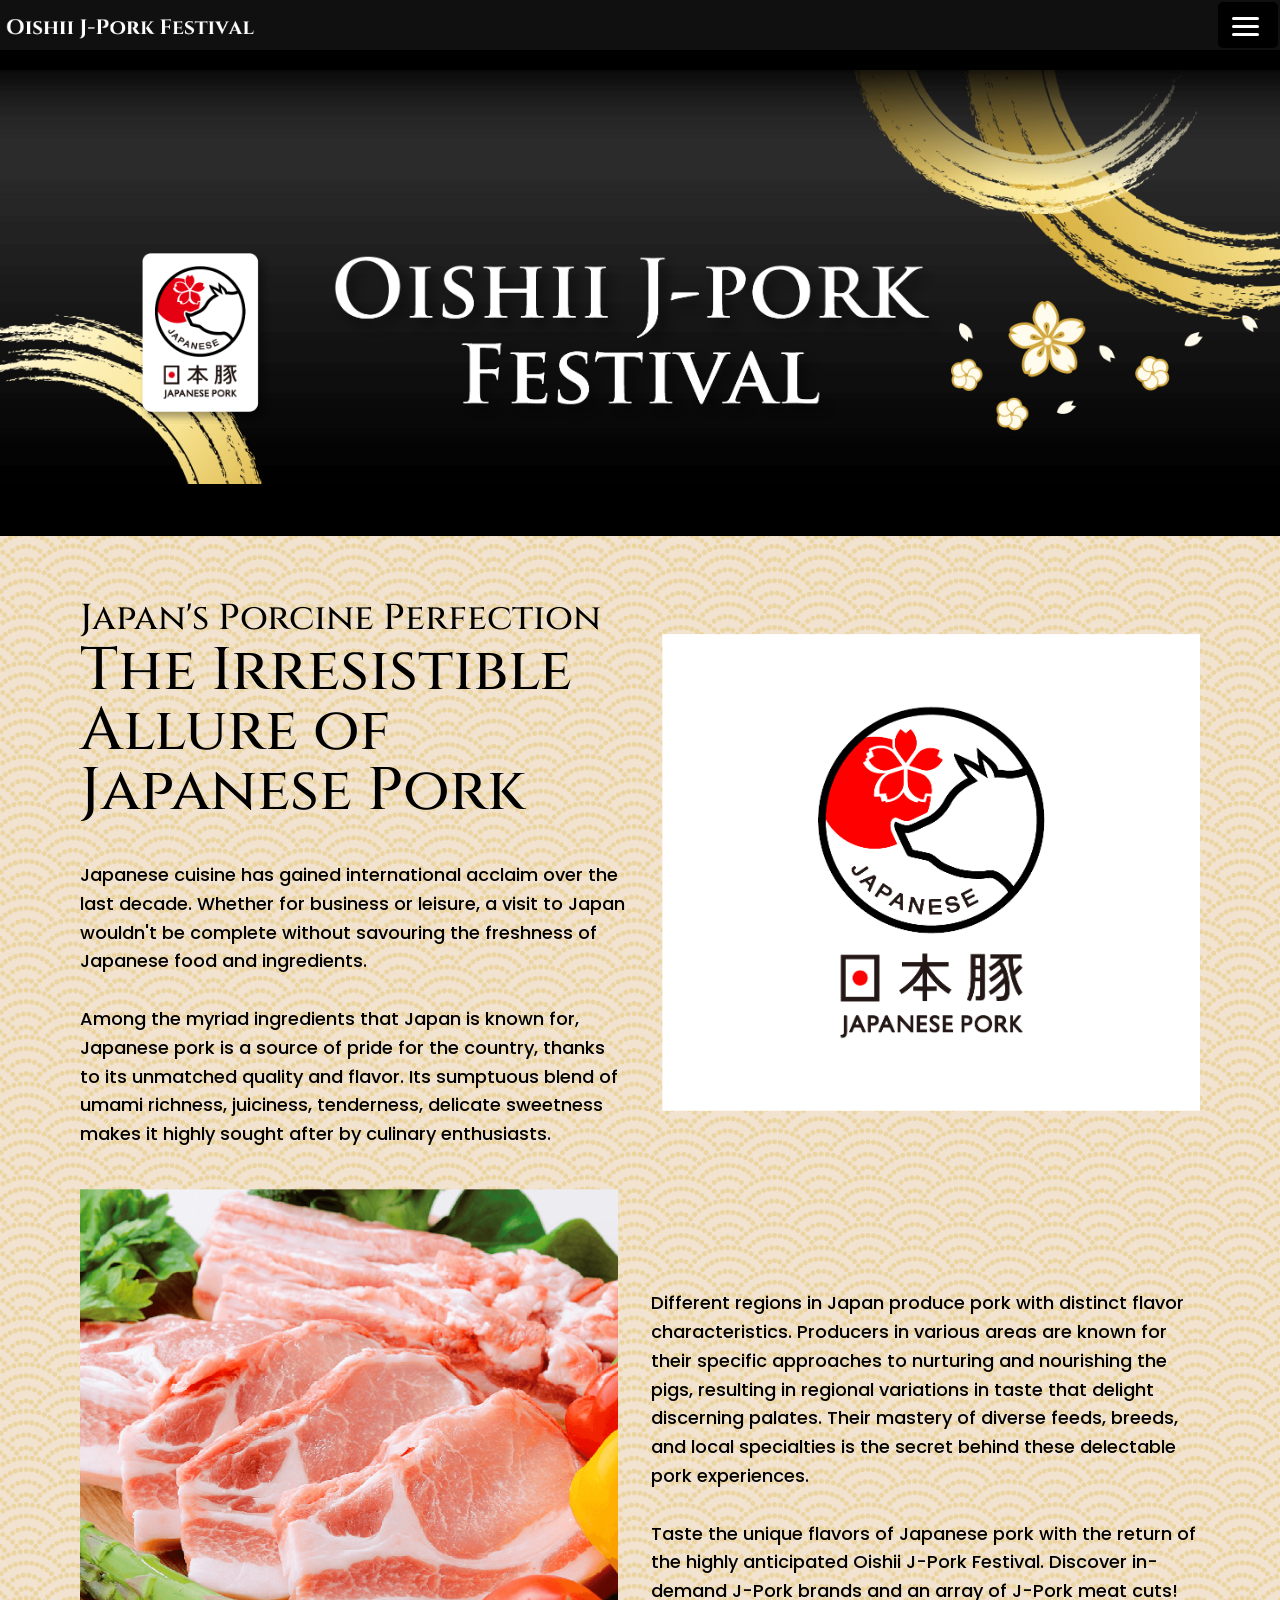
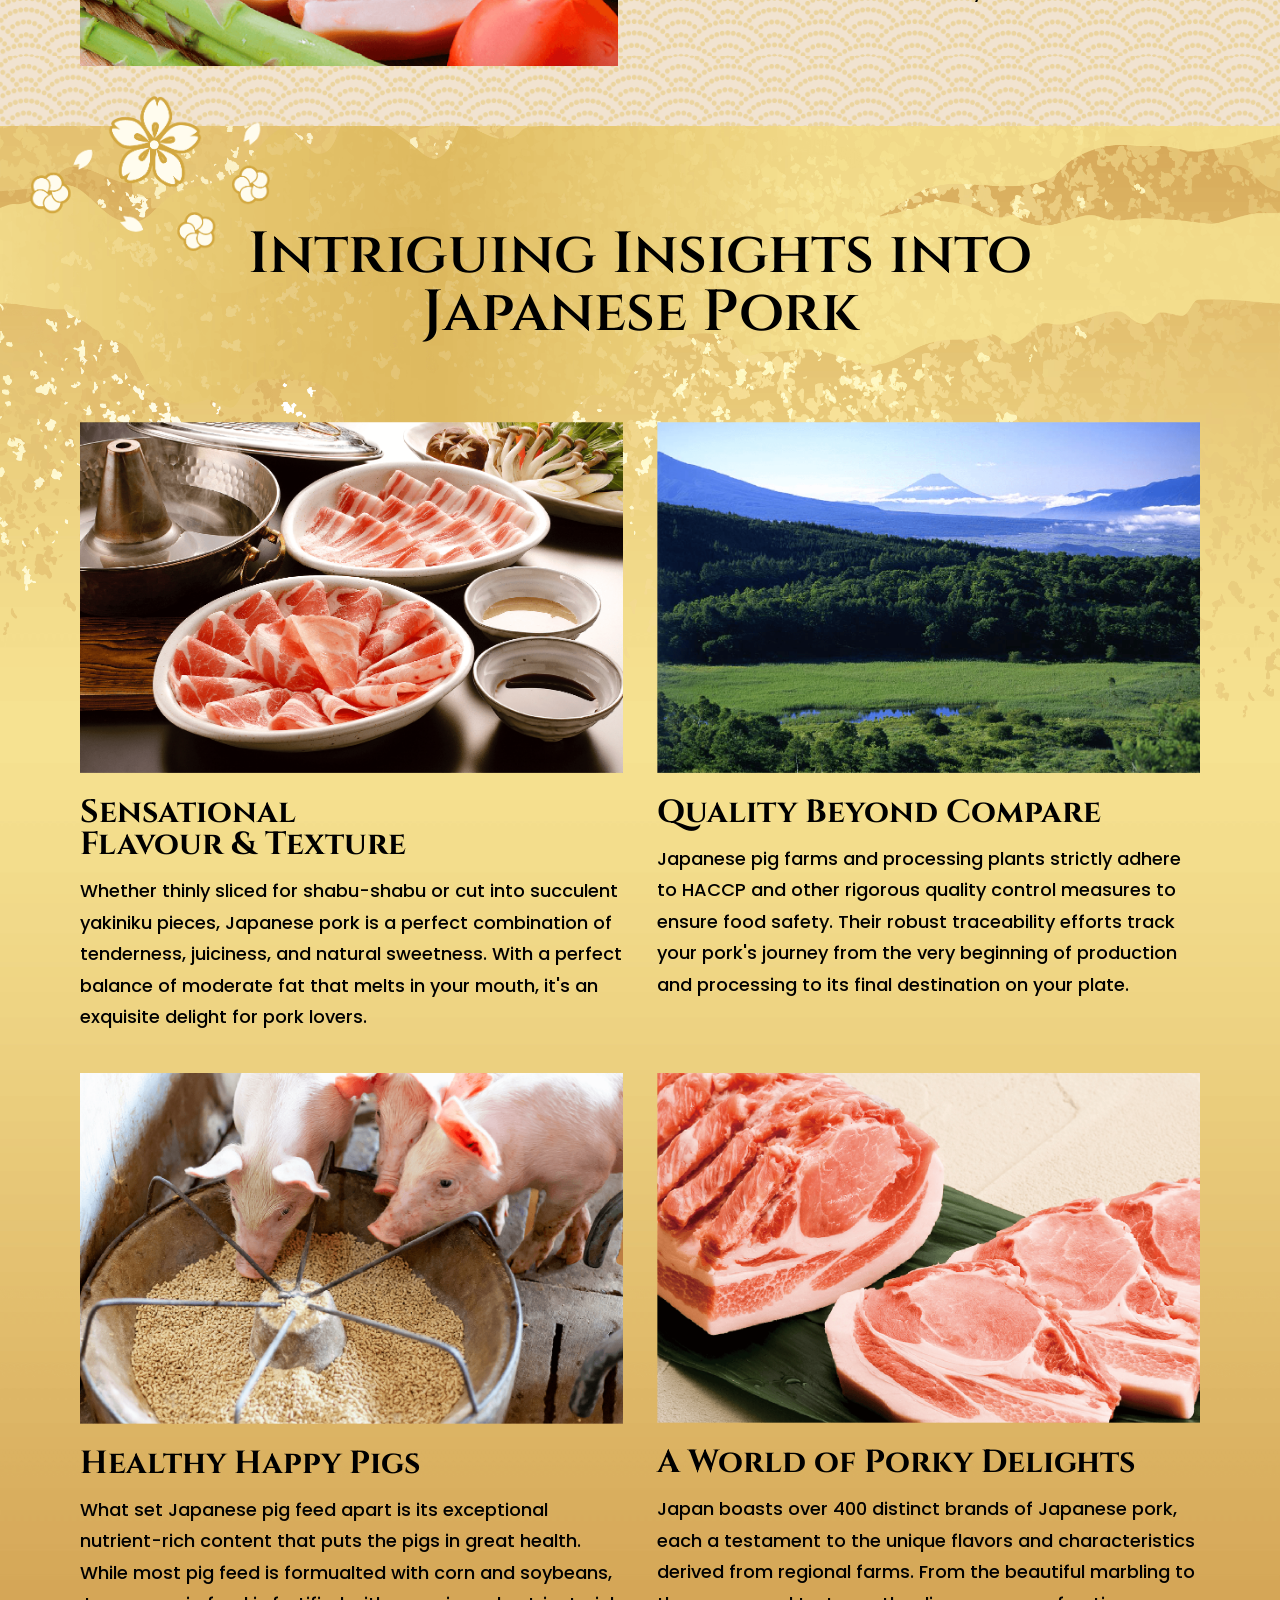
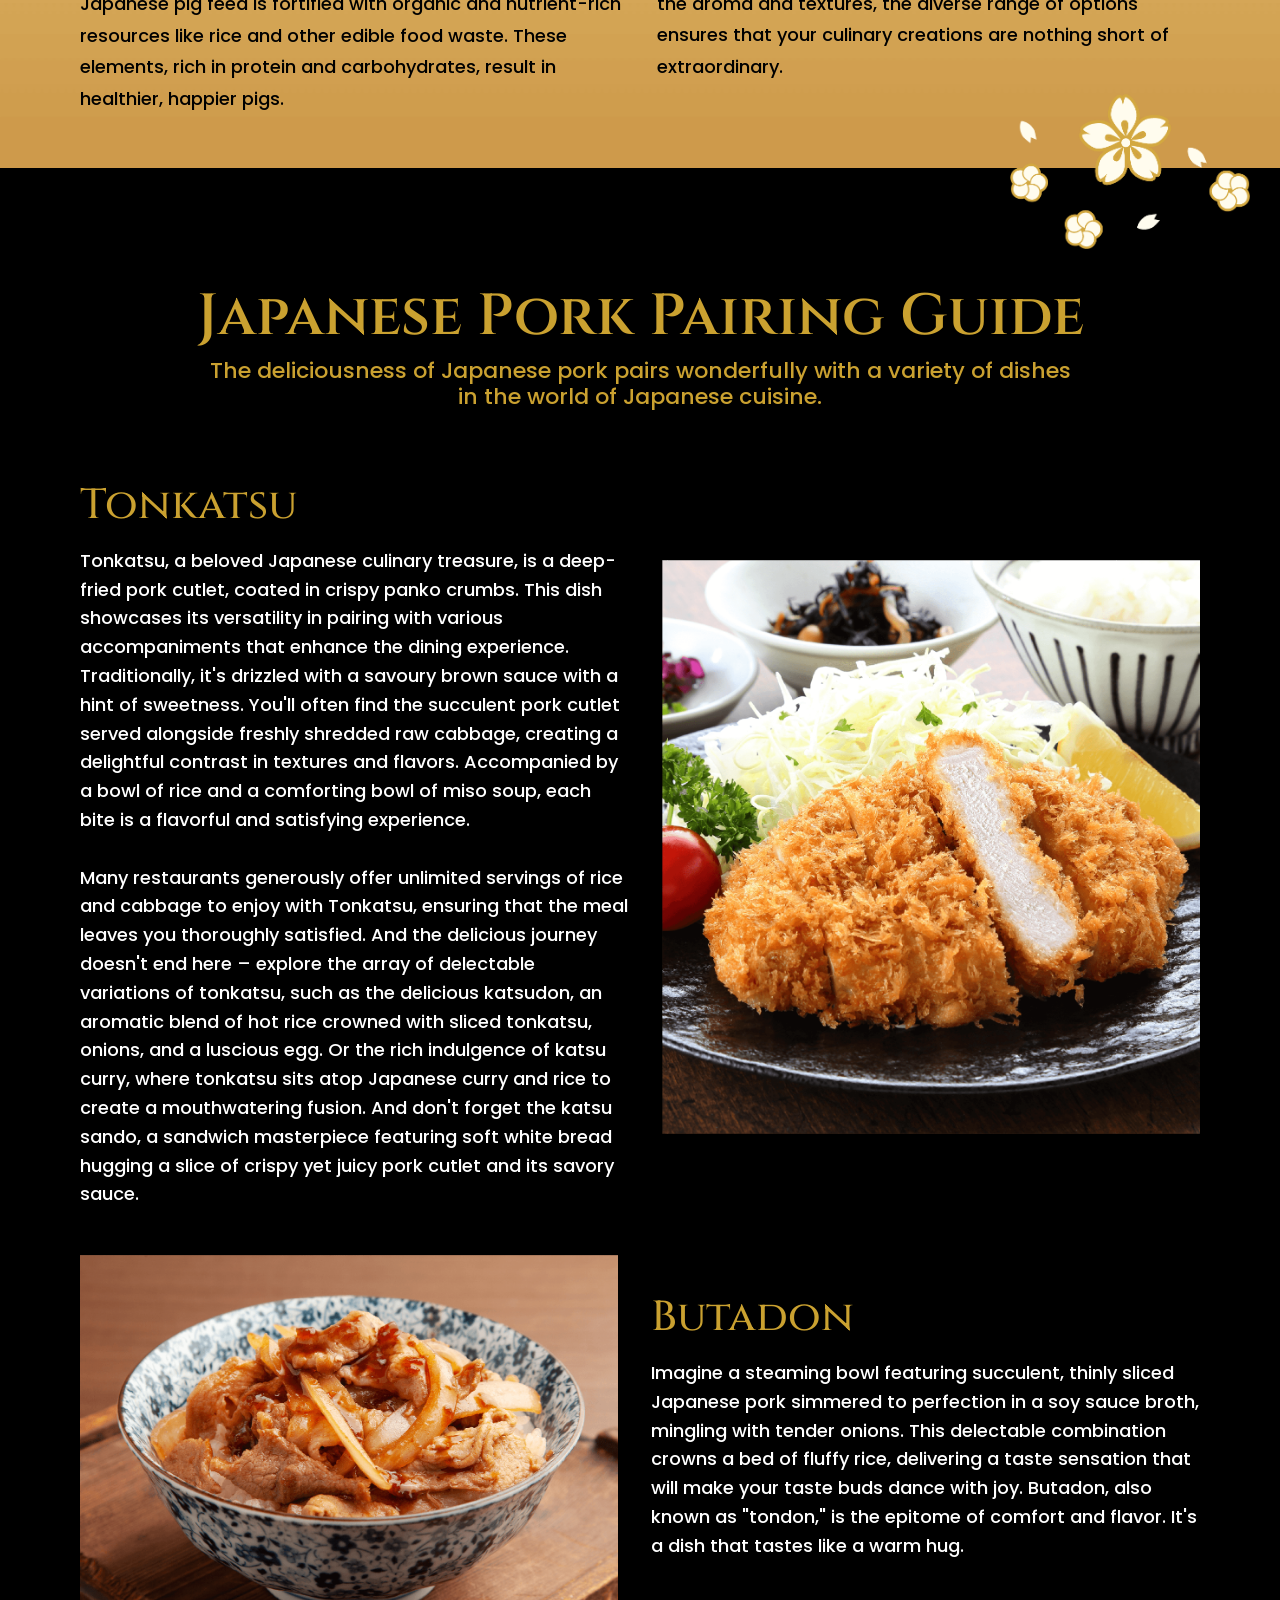
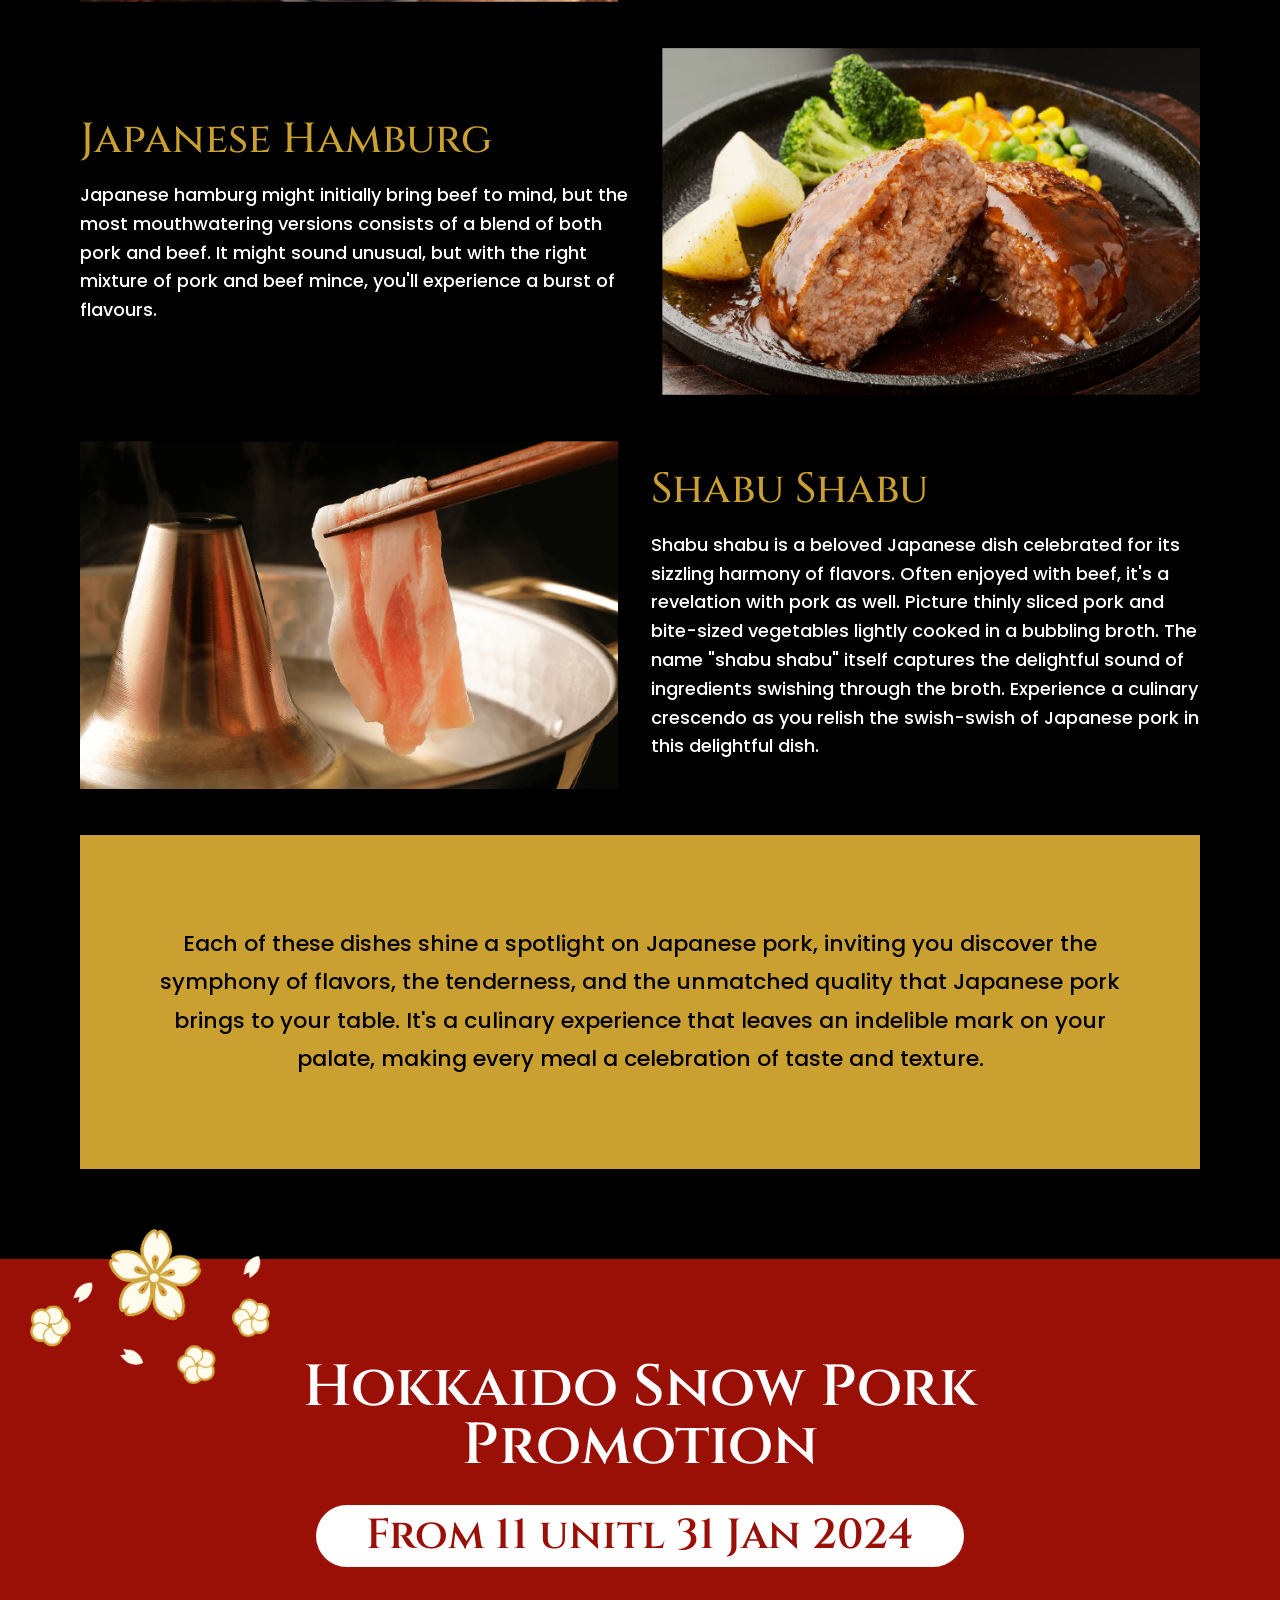
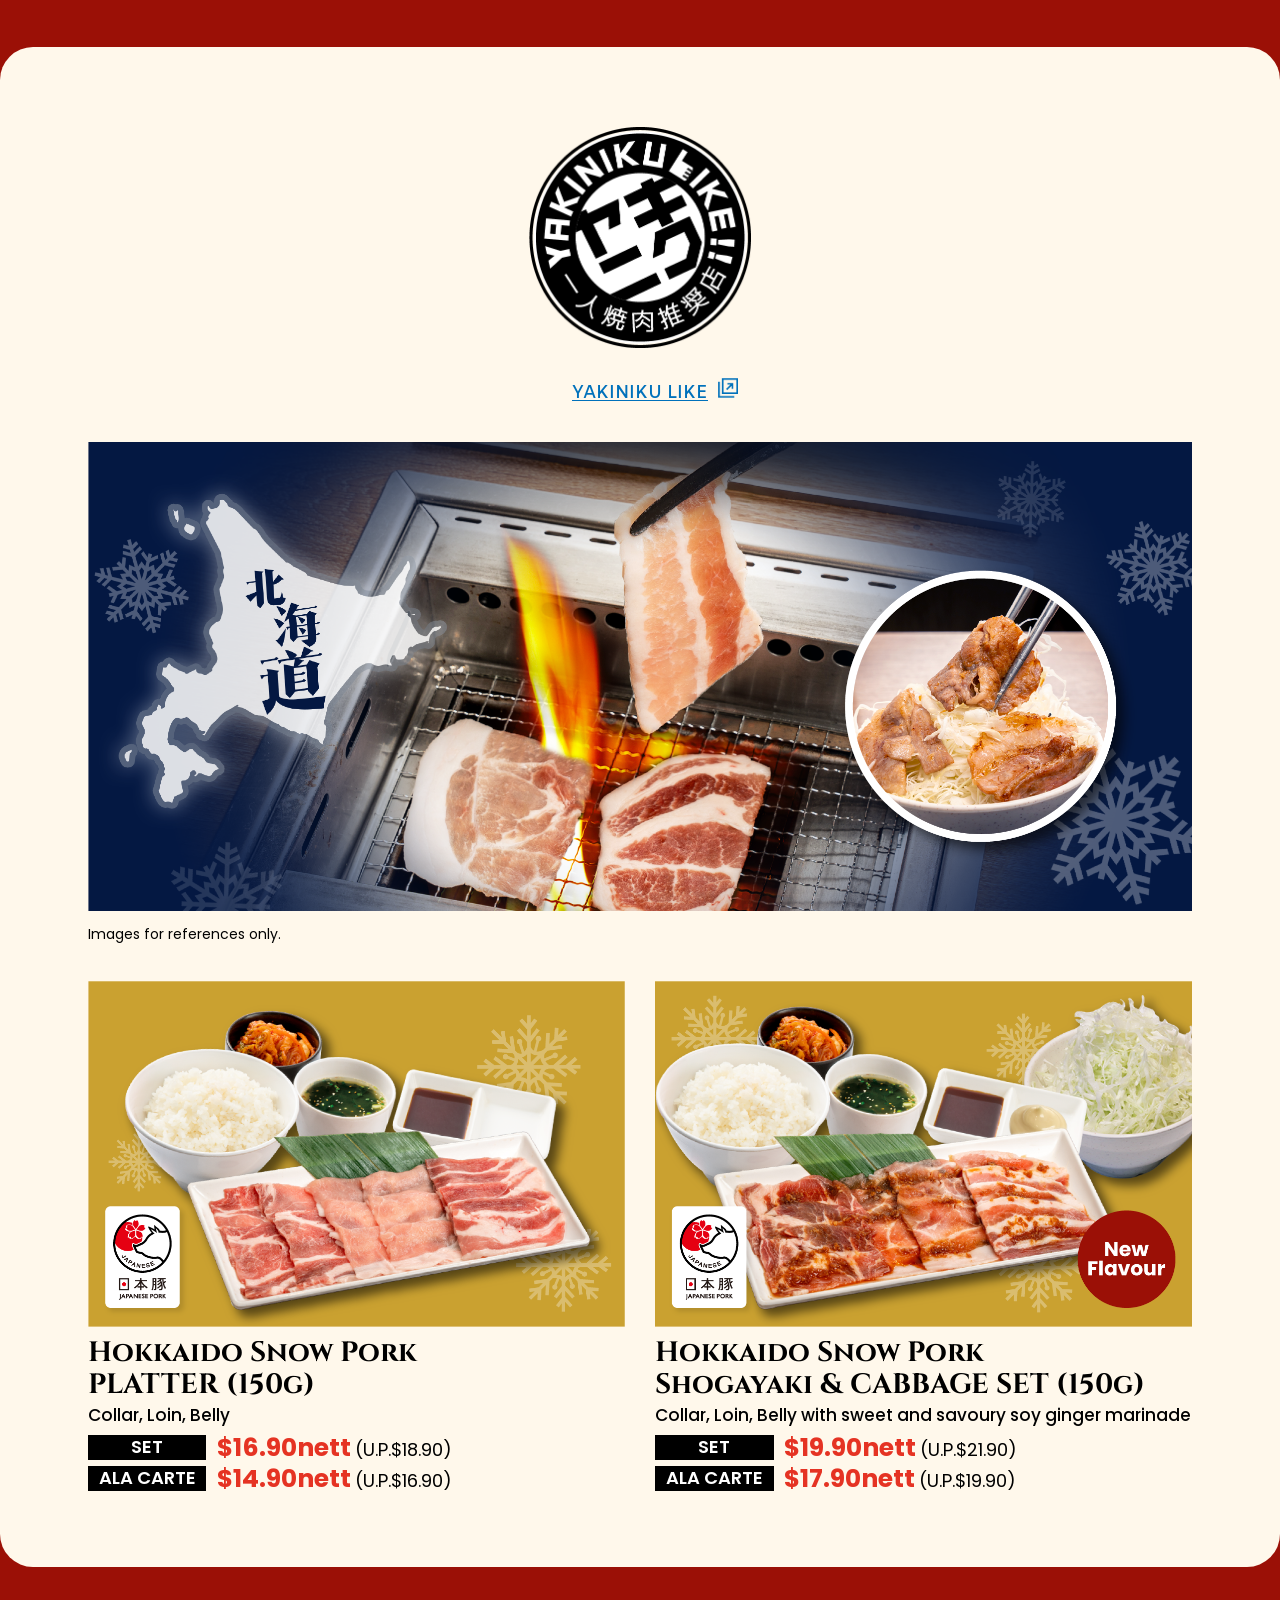
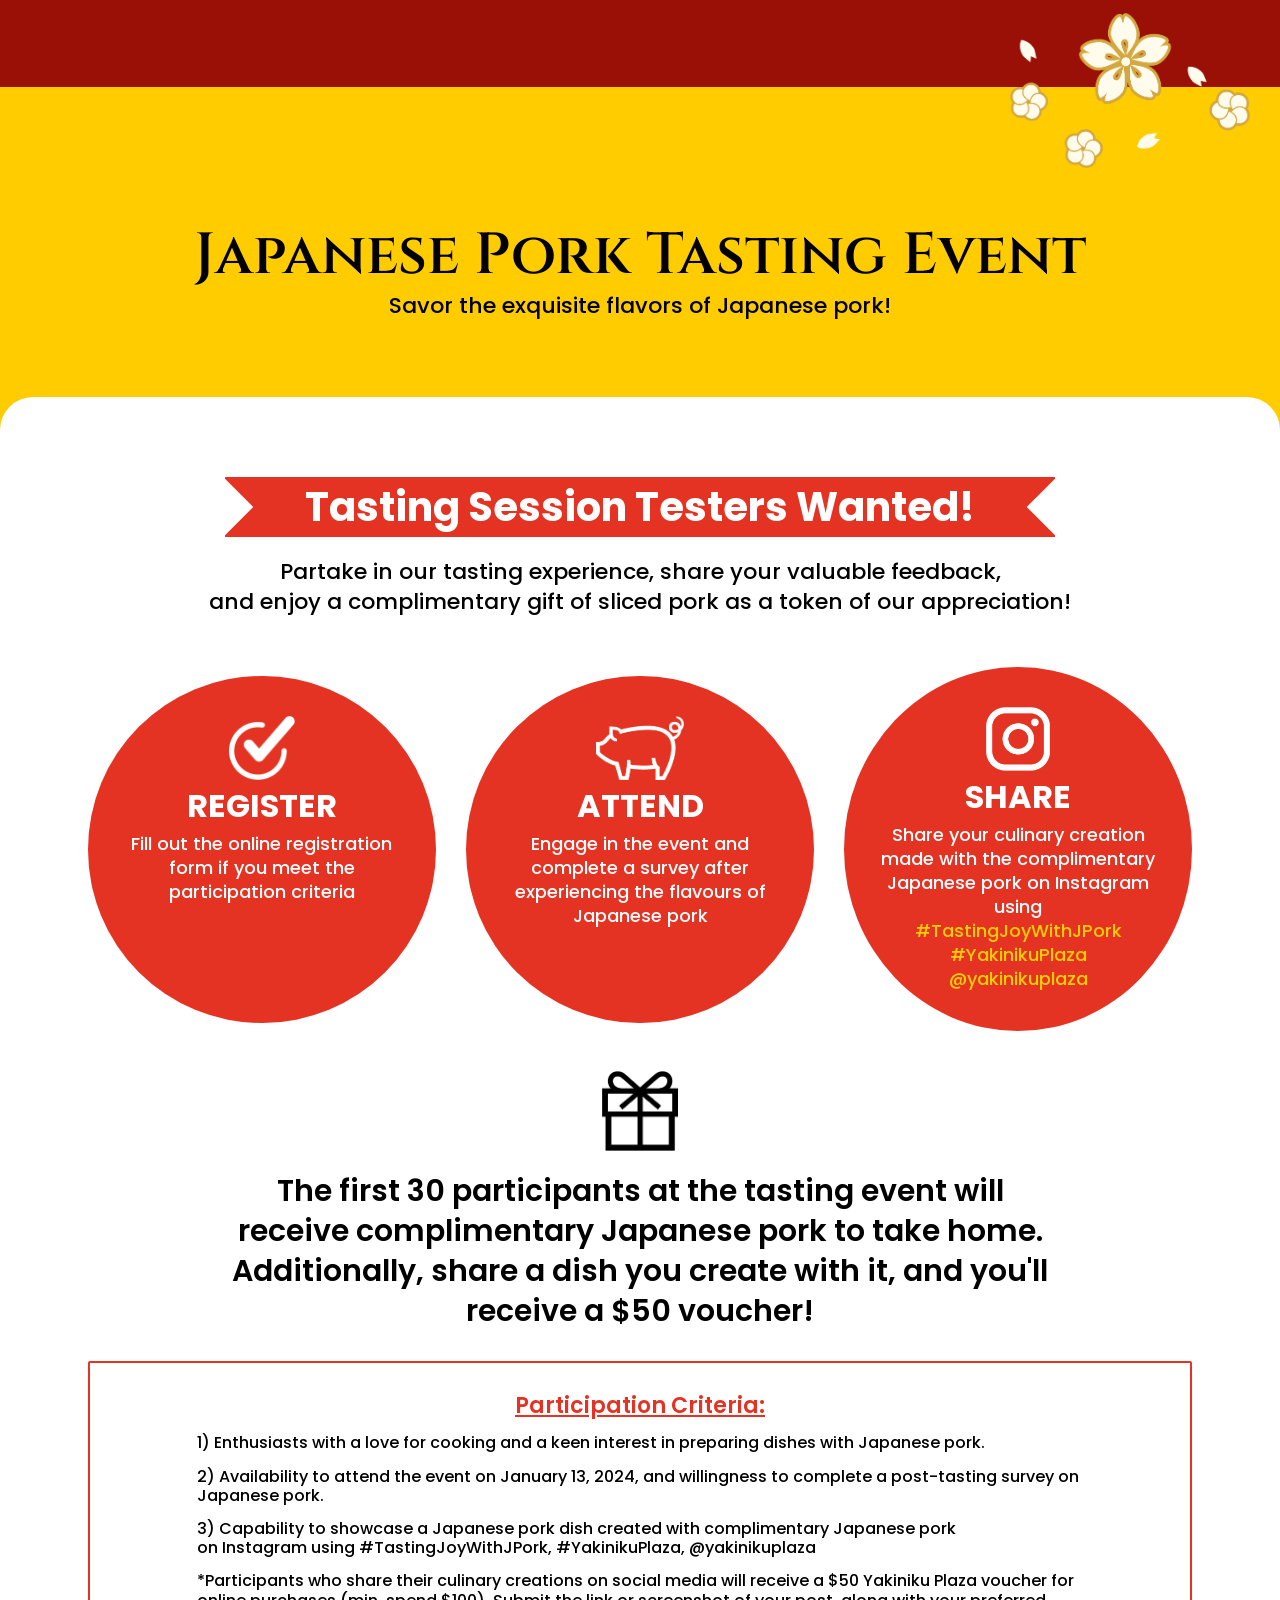
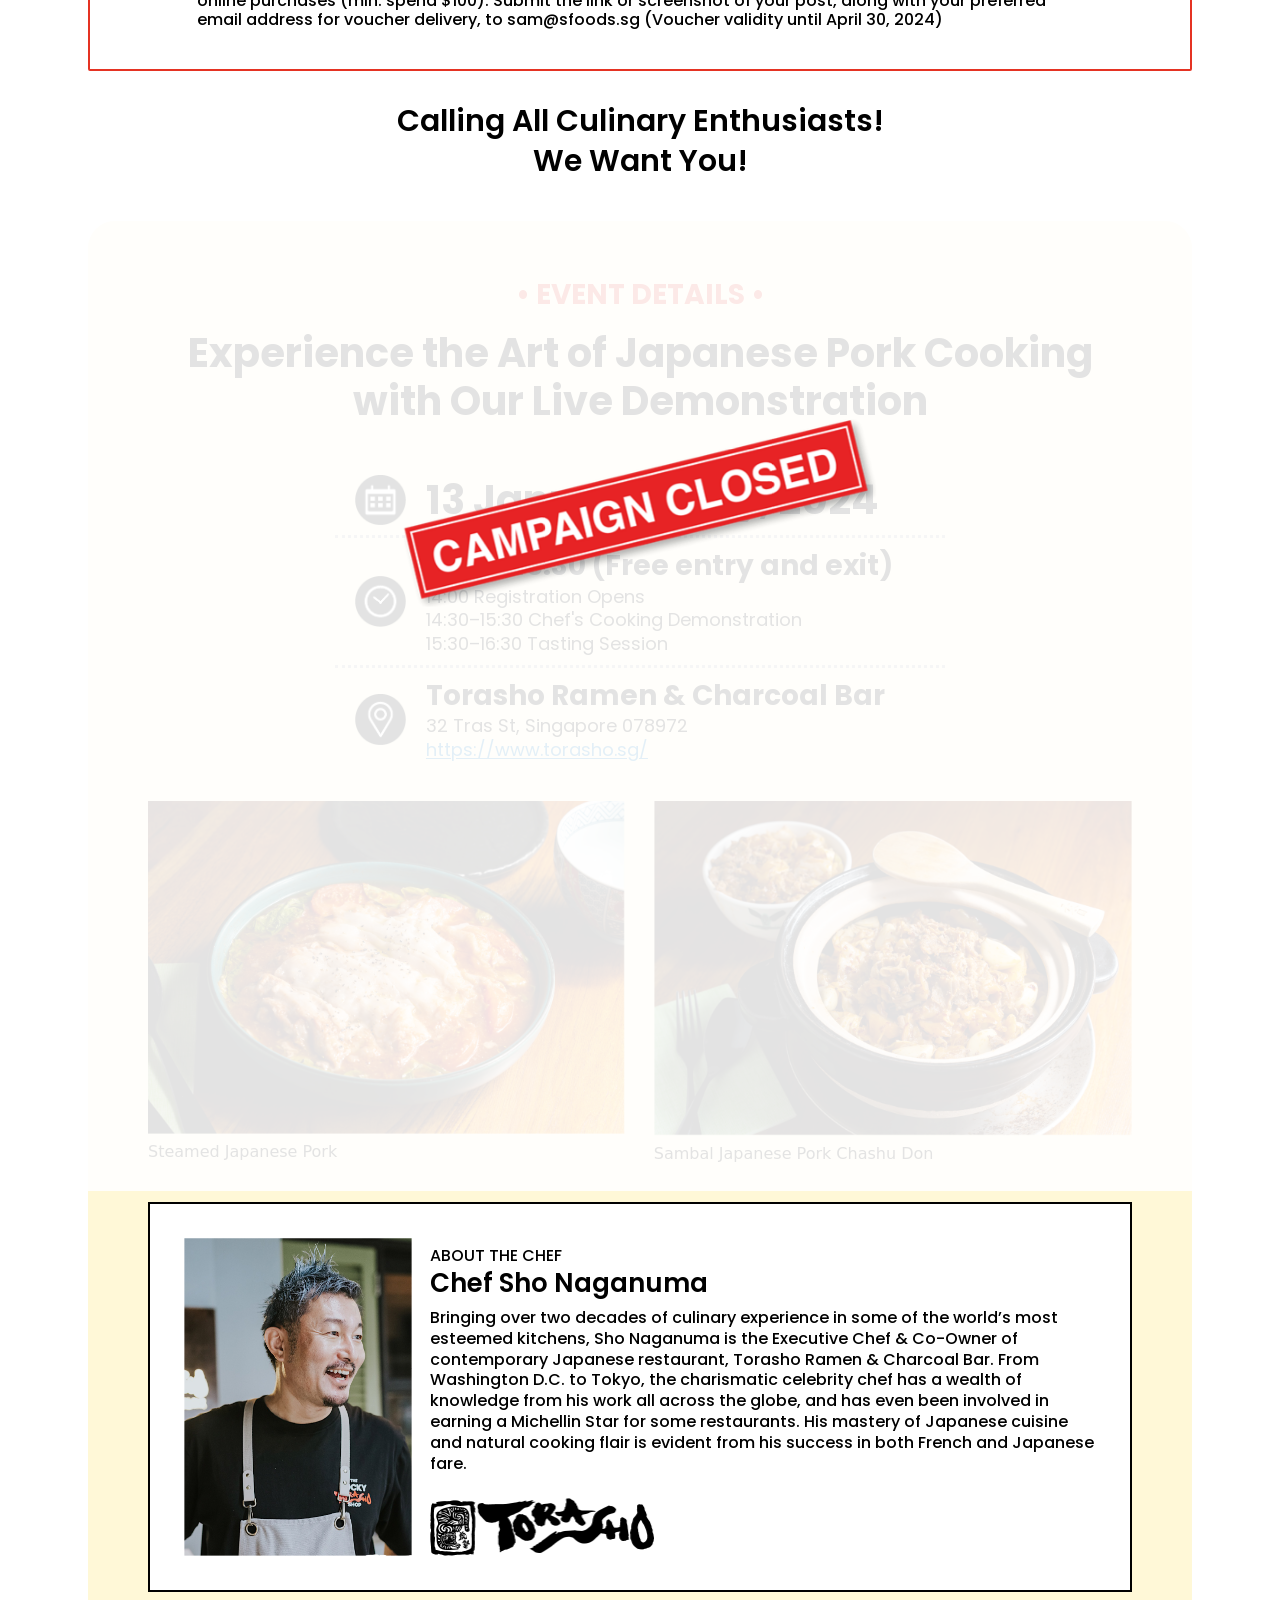
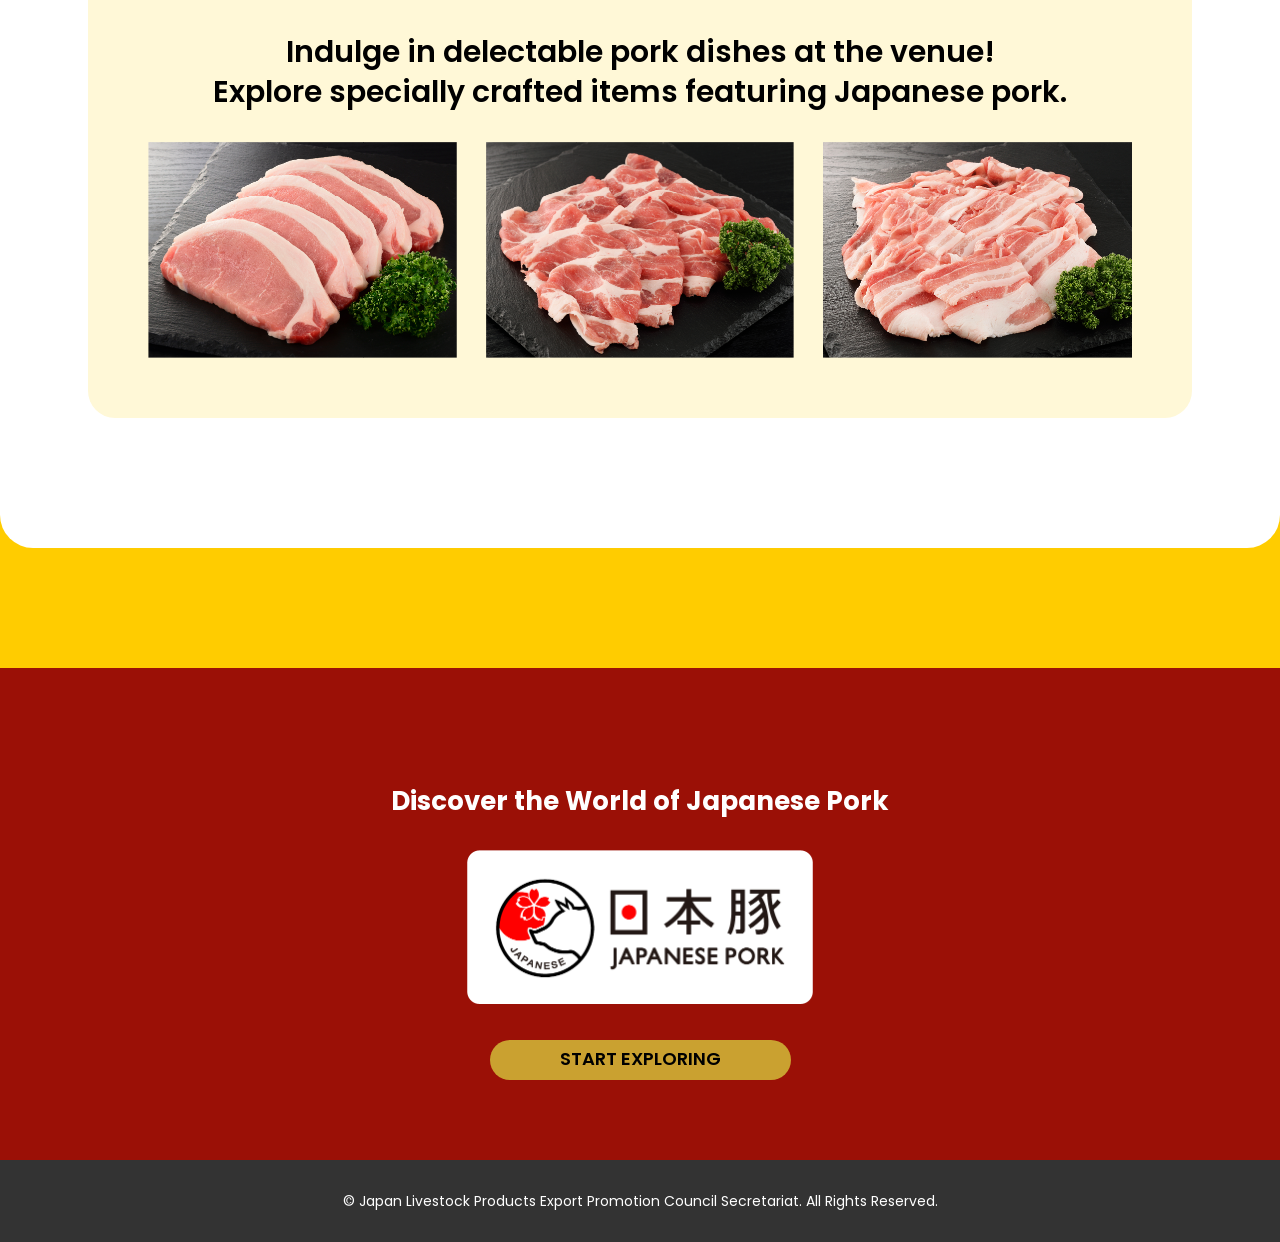
==== commit e16b06c1: "イベント終了バナー" ====
--- a/src/index.html
+++ b/src/index.html
@@ -220,7 +220,7 @@
                 </ul>
             </div>
             <p class="event__inner__intro">Calling All Culinary Enthusiasts!<br>We Want You!</p>
-            <a class="event__inner__joinbtn" href="https://forms.gle/ctcHqLMUR5UW7SjR6" target="_blank">JOIN NOW ></a>
+            <!-- <a class="event__inner__joinbtn" href="https://forms.gle/ctcHqLMUR5UW7SjR6" target="_blank">JOIN NOW ></a> -->
             <div class="event__inner__event-detail">
                 <p class="event__inner__event-detail__subtitle">• EVENT DETAILS •</p>
                 <h2 class="event__inner__event-detail__title">Experience the Art of Japanese Pork Cooking<br>with Our Live Demonstration</h2>
@@ -283,7 +283,7 @@
 
                 </div>
             </div>
-            <a class="event__inner__joinbtn" href="https://forms.gle/ctcHqLMUR5UW7SjR6" target="_blank">JOIN NOW ></a>
+            <!-- <a class="event__inner__joinbtn" href="https://forms.gle/ctcHqLMUR5UW7SjR6" target="_blank">JOIN NOW ></a> -->
         </div>
     </section>
     <footer>
--- a/src/assets/css/style.css
+++ b/src/assets/css/style.css
@@ -1 +1 @@
-@import"base/reset.min.css";@import"https://fonts.googleapis.com/css2?family=Amiko:wght@600&family=Poppins:wght@400;500;600;700&family=Cinzel:wght@600;700&family=Noto+Sans+HK:wght@400;500;700;900&family=Noto+Serif+HK:wght@700;900&display=swap";@media screen and (max-width: 1280px){.d-pc-lg{display:none}}.d-pc{display:block}@media screen and (max-width: 768px){.d-pc{display:none}}.d-sp{display:none}@media screen and (max-width: 768px){.d-sp{display:block}}.d-sp-sm{display:none}@media screen and (max-width: 400px){.d-sp-sm{display:block}}.section--title{text-align:center;font-size:58px;line-height:1;letter-spacing:0;font-weight:600;font-family:"Cinzel";color:#000}.a-link::after{content:"";width:20px;height:20px;display:inline-block;background:url(../images/link-icon.png) 0 0 no-repeat;background-size:100% 100%;margin-left:10px}@media screen and (max-width: 768px){.section--title{font-size:36px}.a-link::after{content:"";width:24px;height:24px}}body{background-color:#000;font-size:1rem;line-height:1em;color:#000;letter-spacing:0;margin:0;padding:70px 0 0;scroll-behavior:smooth}@media screen and (max-width: 768px){body{padding:0;margin-bottom:0;margin-top:50px}}header{position:fixed;top:0;height:70px;width:100%;z-index:99;background:url(../images/navi-bg.png) 0 0 repeat-x}header .header__inner{max-width:1440px;margin:0 auto;padding:23px 4.3% 23px 2%;display:flex;flex-direction:row;justify-content:space-between;align-items:center}header .header__inner__logo{display:block;width:340px}header .header__inner__navi{display:flex;flex-direction:row;justify-content:flex-start;align-items:center}header .header__inner__navi--item{text-decoration:none;font-size:1.125rem;line-height:1;letter-spacing:0;font-weight:400;font-family:"Cinzel";color:#fff;padding:0 20px}header .header__inner__navi--item:last-child{padding-right:0}@media screen and (max-width: 1280px){header{position:fixed;top:0;height:50px;width:100%;z-index:99;background:#101010;background-image:none}header .header__inner{max-width:100vw;padding:0;display:block;z-index:99}header .header__inner__logo{display:block;width:260px;padding:16px 6px}header .header__inner__navi{position:fixed;top:-100%;display:flex;flex-direction:column;justify-content:center;align-items:center;row-gap:30px;width:100vw;background-color:#101010;transition:all .4s;padding:60px 0;z-index:80;box-shadow:0px 7px 6px 3px #000}header .header__inner__navi.active{top:50px}header .header__inner__navi--item{text-decoration:none;font-size:28px;padding:0}header .header__inner__navi--item:last-child{padding-right:0}.openbtn1{z-index:99;position:fixed;top:2px;right:2px;background:#000;cursor:pointer;width:60px;height:46px;border-radius:5px}.openbtn1 span{display:inline-block;transition:all .4s;position:absolute;left:14px;height:3px;border-radius:2px;background:#fff;width:45%}.openbtn1 span:nth-of-type(1){top:15px}.openbtn1 span:nth-of-type(2){top:23px}.openbtn1 span:nth-of-type(3){top:31px}.openbtn1.active span:nth-of-type(1){top:18px;left:18px;transform:translateY(6px) rotate(-45deg);width:30%}.openbtn1.active span:nth-of-type(2){opacity:0}.openbtn1.active span:nth-of-type(3){top:30px;left:18px;transform:translateY(-6px) rotate(45deg);width:30%}}footer .footer__banner{width:100%;padding:120px 0 80px;background-color:#9b1006}footer .footer__banner__title{font-size:1.625rem;line-height:1;letter-spacing:0;font-weight:700;font-family:"Poppins";color:#fff;text-align:center}footer .footer__banner__logo{width:346px;height:auto;margin:36px auto}footer .footer__banner__link{display:block;margin:0 auto;width:fit-content;padding:10px 70px 12px;background-color:#caa130;border-radius:26px;font-size:1.125rem;line-height:1;letter-spacing:0;font-weight:600;font-family:"Poppins";color:#000;text-align:center;text-decoration:none}footer .footer__copy{width:100%;padding:34px 0;background-color:#333;font-size:.875rem;line-height:1;letter-spacing:0;font-weight:400;font-family:"Poppins";color:#fff;text-align:center}@media screen and (max-width: 768px){footer .footer__banner{padding:80px 0 40px;background-color:#caa130}footer .footer__banner__logo{width:300px}footer .footer__copy{width:100%;padding:34px 20px;background-color:#333;font-size:14px;text-align:center}}.firstview{background:url(../images/fv-bg.png) 50% 0 no-repeat;background-size:100% auto;width:100%;height:466px;display:grid;place-content:center}.firstview__title{position:relative;display:block;width:49vw;max-width:700px;margin-top:70px}.firstview__title img{width:100%;height:auto}.firstview__title::before{content:"";position:absolute;top:0;left:-190px;display:block;width:160px;height:100%;background:url(../images/fv-title-icon.png) 0 0 no-repeat;background-size:contain}@media screen and (max-width: 768px){.firstview{background:url(../images/fv-bg-sp.png) 0 0 no-repeat;background-size:100% auto;width:100vw;height:76vh}.firstview__title{width:90vw;max-width:400px;margin-top:50px}.firstview__title::before{content:"";position:absolute;top:100%;left:50%;margin-left:-50px;width:100px;height:200px;background-size:100%}}.intro{background:url(../images/intro-bg.png) 0 0 repeat;background-size:100%;padding:60px 0}.intro__block{padding:0 80px;max-width:1440px;margin:0 auto;display:flex;flex-direction:row;justify-content:space-between;align-items:center}.intro__block:not(:last-child){margin-bottom:40px}.intro__block:nth-child(2n) .intro__block__content{order:1}.intro__block:nth-child(2n) .intro__block__img{order:0}.intro__block__content{width:49%}.intro__block__content__title{font-size:60px;line-height:1;letter-spacing:0;font-weight:500;font-family:"Cinzel";color:#000}.intro__block__content__title span{display:block;font-size:36px;line-height:1.25;letter-spacing:0;font-weight:500;font-family:"Cinzel";color:#000}.intro__block__content__detail{margin-top:40px;font-size:18px;line-height:160%;letter-spacing:0;font-weight:500;font-family:"Poppins";color:#000}.intro__block__img{width:48%;max-width:620px}@media screen and (max-width: 768px){.intro{background:url(../images/intro-bg.png) 0 0 repeat;background-size:100%}.intro__block{width:100%;max-width:100vw;margin:0 auto;padding:0 16px;display:flex;flex-direction:column;justify-content:center;align-items:center;row-gap:20px}.intro__block:not(:last-child){margin-bottom:40px}.intro__block__content{order:1;width:100%}.intro__block__content__title{font-size:36px}.intro__block__content__title span{margin-bottom:12px;font-size:22px}.intro__block__content__detail{margin-top:20px;font-size:18px}.intro__block__img{order:0;width:80%;max-width:100vw}}.points{position:relative;padding:100px 0 54px;background:url(../images/point-bg.png) 50% 0 repeat-y;background-size:100% 100%}.points::before{content:"";max-width:270px;width:18.75vw;height:174px;display:block;position:absolute;top:-30px;left:30px;background:url(../images/flower-img1.png) 0 0 no-repeat;background-size:100% auto}.points::after{content:"";max-width:270px;width:18.75vw;height:174px;display:block;position:absolute;bottom:-100px;right:30px;background:url(../images/flower-img2.png) 0 0 no-repeat;background-size:100% auto}.points__inner{padding:0 80px;max-width:1440px;margin:0 auto;display:flex;flex-direction:row;justify-content:space-between;align-items:stretch;flex-wrap:wrap;gap:40px 0;margin-top:80px}.points__inner__block{width:48.5%;max-width:620px}.points__inner__block__img{width:100%}.points__inner__block__content__title{margin:24px 0 14px;font-size:32px;line-height:1;letter-spacing:0;font-weight:700;font-family:"Cinzel";color:#000}.points__inner__block__content__detail{font-size:18px;line-height:1.75;letter-spacing:0;font-weight:500;font-family:"Poppins";color:#000}@media screen and (max-width: 768px){.points{position:relative;padding:60px 0 54px;background:url(../images/point-bg-sp.png) 50% 0 repeat-y;background-size:100% auto}.points::before{content:"";max-width:270px;width:42vw;height:120px;display:block;position:absolute;top:-40px;left:6px;background:url(../images/flower-img1.png) 0 0 no-repeat;background-size:100% auto}.points::after{content:"";max-width:270px;width:42vw;height:120px;display:block;position:absolute;bottom:-60px;right:6px;background:url(../images/flower-img2.png) 0 0 no-repeat;background-size:100% auto}.points__inner{width:100%;max-width:100vw;margin:0 auto;padding:0 16px;display:flex;flex-direction:column;justify-content:center;align-items:stretch;flex-wrap:wrap;gap:40px 0;margin-top:40px}.points__inner__block{width:100%;max-width:100vw}.points__inner__block__img{width:100%}.points__inner__block__content__title{margin:24px 0 14px;font-size:30px;line-height:120%}.points__inner__block__content__detail{font-size:18px}}.menu{background:#000;padding:120px 0 90px}.menu__title{color:#caa130}.menu__subtitle{margin:12px auto 74px;font-size:22px;line-height:120%;letter-spacing:0;font-weight:500;font-family:"Poppins";color:#caa130;text-align:center}.menu__block{padding:0 80px;max-width:1440px;margin:0 auto;display:flex;flex-direction:row;justify-content:space-between;align-items:center}.menu__block:not(:last-child){margin-bottom:46px}.menu__block:nth-child(2n) .menu__block__content{order:1}.menu__block:nth-child(2n) .menu__block__img{order:0}.menu__block__content{width:49%}.menu__block__content__title{font-size:42px;line-height:1;letter-spacing:0;font-weight:500;font-family:"Cinzel";color:#caa130}.menu__block__content__detail{margin-top:20px;font-size:18px;line-height:160%;letter-spacing:0;font-weight:500;font-family:"Poppins";color:#fff}.menu__block__img{width:48%;max-width:620px}.menu__banner{padding:0 80px;max-width:1440px;margin:0 auto}.menu__banner__content{padding:90px 60px;background-color:#caa130;font-size:1.375rem;line-height:1.75;letter-spacing:0;font-weight:500;font-family:"Poppins";color:#000;text-align:center}@media screen and (max-width: 768px){.menu{background:#000;padding:80px 0 60px}.menu__subtitle{margin:12px auto 40px;font-size:20px;text-align:center}.menu__block{width:100%;max-width:100vw;margin:0 auto;padding:0 16px;display:flex;flex-direction:column;justify-content:flex-start;align-items:flex-start;row-gap:20px}.menu__block:not(:last-child){margin-bottom:46px}.menu__block__content{order:1;width:100%}.menu__block__content__title{font-size:36px}.menu__block__content__detail{margin-top:20px;font-size:18px}.menu__block__img{order:0;width:100%;max-width:100vw}.menu__banner{width:100%;max-width:100vw;margin:0 auto;padding:0 16px}.menu__banner__content{padding:40px 20px;font-size:18px;line-height:130%}}.activities{padding:100px 0 120px;background-color:#9b1006;position:relative}.activities::before{content:"";max-width:270px;width:18.75vw;height:174px;display:block;position:absolute;top:-30px;left:30px;background:url(../images/flower-img1.png) 0 0 no-repeat;background-size:100% auto}.activities::after{content:"";max-width:270px;width:18.75vw;height:174px;display:block;position:absolute;bottom:-100px;right:30px;background:url(../images/flower-img2.png) 0 0 no-repeat;background-size:100% auto}.activities__title{color:#fff}.activities__date{margin:30px auto 70px;display:block;padding:10px 50px;width:fit-content;background-color:#fff;border-radius:40px;font-size:42px;line-height:1;letter-spacing:0;font-weight:600;font-family:"Cinzel";color:#9b1006;text-align:center}.activities__inner{padding:0 88px;max-width:1280px;margin:0 auto;margin-top:80px;padding-top:80px;padding-bottom:70px;background-color:#fff8eb;border-radius:33px}.activities__inner .yakiniku-like__logo{width:222px;height:auto;display:block;margin:0 auto}.activities__inner .yakiniku-like__link{margin-top:30px;margin-left:30px;display:block;font-size:1.125rem;line-height:1;letter-spacing:0;font-weight:600;font-family:"Amiko";color:#0071bb;text-align:center}.activities__inner .yakiniku-like__inner{display:flex;justify-content:space-between;flex-wrap:wrap}.activities__inner .yakiniku-like__inner__block{margin-top:40px;width:100%}.activities__inner .yakiniku-like__inner__block:not(:first-child){width:48.6%}.activities__inner .yakiniku-like__inner__block__img{width:100%;margin-bottom:10px}.activities__inner .yakiniku-like__inner__block__caption{margin-top:16px;font-size:.875rem;line-height:1;letter-spacing:0;font-weight:400;font-family:"Poppins";color:#000}.activities__inner .yakiniku-like__inner__block__title{font-size:28px;line-height:32px;letter-spacing:0;font-weight:700;font-family:"Cinzel";color:#000}.activities__inner .yakiniku-like__inner__block__detail{font-size:17px;line-height:28px;letter-spacing:0;font-weight:500;font-family:"Poppins";color:#000;margin-bottom:6px}.activities__inner .yakiniku-like__inner__block__price{display:flex;flex-direction:row;justify-content:space-between;margin-bottom:6px}.activities__inner .yakiniku-like__inner__block__price__item{width:22%;padding:3px 0;background-color:#000;text-align:center;font-size:18px;line-height:100%;letter-spacing:0;font-weight:600;font-family:"Poppins";color:#fff}.activities__inner .yakiniku-like__inner__block__price__cost{width:76%;font-size:25px;line-height:100%;letter-spacing:0;font-weight:700;font-family:"Poppins";color:#e53323}.activities__inner .yakiniku-like__inner__block__price__cost span{margin-left:4px;font-size:18px;line-height:100%;letter-spacing:0;font-weight:400;font-family:"Poppins";color:#000}@media screen and (max-width: 768px){.activities::before{content:"";max-width:270px;width:42vw;height:120px;display:block;position:absolute;top:-40px;left:6px;background:url(../images/flower-img1.png) 0 0 no-repeat;background-size:100% auto}.activities::after{content:"";max-width:270px;width:42vw;height:120px;display:block;position:absolute;bottom:-60px;right:6px;background:url(../images/flower-img2.png) 0 0 no-repeat;background-size:100% auto}.activities__date{padding:10px 20px;width:90%;font-size:22px}.activities__inner{width:100%;max-width:100vw;margin:0 auto;padding:0 16px;width:94%;padding-top:50px;padding-bottom:40px;background-color:#fff8eb;border-radius:33px}.activities__inner .yakiniku-like__logo{width:80%;max-width:222px}.activities__inner .yakiniku-like__link{font-size:22px}.activities__inner .yakiniku-like__inner__block:not(:first-child){width:100%}.activities__inner .yakiniku-like__inner__block__img{width:100%;margin-bottom:10px}.activities__inner .yakiniku-like__inner__block:first-child img{aspect-ratio:4/3;object-fit:cover;object-position:14% 0%}.activities__inner .yakiniku-like__inner__block__price{align-items:center}}.event{padding:140px 0 120px;background-color:#fc0}.event__title{color:#000}.event__subtitle{margin-top:10px;font-size:22px;line-height:1;letter-spacing:0;font-weight:500;font-family:"Poppins";color:#000;text-align:center}.event__inner{padding:0 88px;max-width:1280px;margin:0 auto;margin-top:80px;padding-top:80px;padding-bottom:70px;background-color:#fff;border-radius:33px}.event__inner__title{display:block;width:fit-content;background-color:#e53323;margin:0 auto;padding:10px 80px;position:relative;font-size:40px;line-height:1;letter-spacing:0;font-weight:700;font-family:"Poppins";color:#fff;text-align:center}.event__inner__title::before{content:"";background-color:#fff;width:40px;height:40px;position:absolute;top:10px;left:-20px;transform:rotateZ(45deg)}.event__inner__title::after{content:"";background-color:#fff;width:40px;height:40px;position:absolute;top:10px;right:-20px;transform:rotateZ(45deg)}.event__inner__subtitle{margin-top:20px;margin-bottom:50px;font-size:22px;line-height:30px;letter-spacing:0;font-weight:500;font-family:"Poppins";color:#000;text-align:center}.event__inner__batch{display:flex;flex-direction:row;justify-content:space-between;align-items:center}.event__inner__batch__block{width:31.5%;padding:40px 20px;aspect-ratio:1/1;background-color:#e53323;border-radius:100%;display:flex;flex-direction:column;justify-content:flex-start;align-items:center;row-gap:10px}.event__inner__batch__block__icon{height:64px}.event__inner__batch__block__title{font-size:32px;line-height:100%;letter-spacing:0;font-weight:700;font-family:"Poppins";color:#fff;text-align:center}.event__inner__batch__block__detail{font-size:18px;line-height:24px;letter-spacing:0;font-weight:500;font-family:"Poppins";color:#fff;text-align:center}.event__inner__batch__block__detail span{color:#fc0}.event__inner__introicon{width:76px;margin:40px auto 20px}.event__inner__intro{max-width:840px;margin:0 auto 30px;font-size:30px;line-height:40px;letter-spacing:0;font-weight:600;font-family:"Poppins";color:#000;text-align:center}.event__inner__criteria{width:100%;padding:32px 10px 26px;margin:30px auto;border:2px solid #e53323;border-radius:2px}.event__inner__criteria__title{margin-bottom:16px;font-size:22px;line-height:100%;letter-spacing:0;font-weight:600;font-family:"Poppins";color:#e53323;text-align:center;text-decoration:underline}.event__inner__criteria__list{width:82%;margin:0 auto}.event__inner__criteria__list-item{margin-bottom:14px;font-size:16px;line-height:120%;letter-spacing:0;font-weight:500;font-family:"Poppins";color:#000}.event__inner__joinbtn{width:450px;margin:0 auto;padding:20px 0;display:block;background-color:#000;font-size:38px;line-height:100%;letter-spacing:0;font-weight:700;font-family:"Poppins";color:#caa130;text-align:center;text-decoration:none;transition:all .5s}.event__inner__joinbtn:hover{opacity:.8}.event__inner__event-detail{padding:60px 60px;margin-top:40px;margin-bottom:60px;background-color:#fff8d7;border-radius:27px}.event__inner__event-detail__subtitle{font-size:28px;line-height:100%;letter-spacing:0;font-weight:700;font-family:"Poppins";color:#e53323;text-align:center}.event__inner__event-detail__title{margin:20px 0 40px;font-size:40px;line-height:120%;letter-spacing:0;font-weight:700;font-family:"Poppins";color:#000;text-align:center}.event__inner__event-detail__schedule{width:62%;margin:0 auto}.event__inner__event-detail__schedule img{display:inline;width:51px;margin:0 20px}.event__inner__event-detail__schedule__row{padding:10px 0;display:flex;flex-direction:row;justify-content:flex-start;align-items:center}.event__inner__event-detail__schedule__line{border-top:3px dotted #b2b2b2}.event__inner__event-detail__schedule__date{font-size:40px;line-height:100%;letter-spacing:0;font-weight:700;font-family:"Poppins";color:#000}.event__inner__event-detail__schedule__hour{font-size:28px;line-height:130%;letter-spacing:0;font-weight:700;font-family:"Poppins";color:#000}.event__inner__event-detail__schedule__hour span{display:block;font-size:18px;line-height:130%;letter-spacing:0;font-weight:400;font-family:"Poppins";color:#000}.event__inner__event-detail__schedule__location{font-size:28px;line-height:130%;letter-spacing:0;font-weight:700;font-family:"Poppins";color:#000}.event__inner__event-detail__schedule__location span,.event__inner__event-detail__schedule__location a{display:block;font-size:18px;line-height:130%;letter-spacing:0;font-weight:400;font-family:"Poppins";color:#000}.event__inner__event-detail__schedule__location a{color:#0071bb}.event__inner__event-detail__menu{margin-top:30px}.event__inner__event-detail__menu__image{display:flex;justify-content:space-between;flex-wrap:wrap}.event__inner__event-detail__menu__image__block{width:48.6%}.event__inner__event-detail__menu__image__block__content{margin-top:10px}.event__inner__event-detail__chef{margin-top:40px;display:flex;flex-direction:row;justify-content:space-between;align-items:flex-end;background-color:#fff;border:2px solid #000;padding:34px}.event__inner__event-detail__chef__image{width:25%}.event__inner__event-detail__chef__content{width:73%}.event__inner__event-detail__chef__content__title{font-size:1rem;line-height:100%;letter-spacing:0;font-weight:500;font-family:"Poppins";color:#000}.event__inner__event-detail__chef__content__name{margin:6px 0 12px;font-size:1.625rem;line-height:100%;letter-spacing:0;font-weight:600;font-family:"Poppins";color:#000}.event__inner__event-detail__chef__content__detail{font-size:1rem;line-height:130%;letter-spacing:0;font-weight:500;font-family:"Poppins";color:#000}.event__inner__event-detail__chef__content__logo{margin-top:24px;width:224px}.event__inner__event-detail__bottom__content{margin:40px auto 30px;font-size:1.875rem;line-height:40px;letter-spacing:0;font-weight:600;font-family:"Poppins";color:#000;text-align:center}.event__inner__event-detail__bottom__image{display:flex;flex-direction:row;justify-content:space-between;align-items:center}.event__inner__event-detail__bottom__image img{width:31.4%}@media screen and (max-width: 768px){.event{padding:80px 0}.event__inner{width:100%;max-width:100vw;margin:0 auto;padding:0 16px;width:94%;margin-top:40px;padding-top:40px;padding-bottom:70px}.event__inner__title{width:86%;padding:6px 30px;font-size:20px;line-height:130%}.event__inner__title::before{width:40px;height:40px;position:absolute;top:10px;left:-20px;transform:rotateZ(45deg)}.event__inner__title::after{content:"";background-color:#fff;width:40px;height:40px;position:absolute;top:10px;right:-20px;transform:rotateZ(45deg)}.event__inner__subtitle{font-size:22px;line-height:30px;letter-spacing:0;font-weight:500;font-family:"Poppins";color:#000;text-align:center}.event__inner__batch{display:flex;flex-direction:column;justify-content:center;align-items:center;row-gap:16px}.event__inner__batch__block{width:100%;padding:30px 30px;row-gap:10px}.event__inner__batch__block__icon{width:24%}.event__inner__batch__block__title{font-size:22px}.event__inner__batch__block__detail{font-size:16px;line-height:130%}.event__inner__intro{max-width:100%;font-size:22px;line-height:130%}.event__inner__criteria{width:100%;padding:20px 2px}.event__inner__criteria__list{width:90%;margin:0 auto}.event__inner__criteria__list-item{line-height:130%}.event__inner__joinbtn{width:80%;font-size:28px}.event__inner__event-detail{padding:20px 10px}.event__inner__event-detail__subtitle{font-size:22px}.event__inner__event-detail__title{font-size:26px}.event__inner__event-detail__schedule{width:92%;margin:0 auto}.event__inner__event-detail__schedule img{width:30%;margin:0 0 10px}.event__inner__event-detail__schedule__row{padding:10px 0;display:flex;flex-direction:column;justify-content:center;align-items:center}.event__inner__event-detail__schedule__line{border-top:3px dotted #b2b2b2;margin:20px 0}.event__inner__event-detail__schedule__date{line-height:130%;font-size:24px}.event__inner__event-detail__schedule__hour{line-height:130%;font-size:24px;text-align:center}.event__inner__event-detail__schedule__hour span{font-size:16px}.event__inner__event-detail__schedule__location{line-height:130%;font-size:24px;text-align:center}.event__inner__event-detail__schedule__location span,.event__inner__event-detail__schedule__location a{font-size:16px}.event__inner__event-detail__schedule__location a{color:#0071bb}.event__inner__event-detail__menu__image{flex-direction:column;justify-content:center}.event__inner__event-detail__menu__image__block{width:100%}.event__inner__event-detail__menu__image__block:first-child{margin-bottom:30px}.event__inner__event-detail__chef{display:flex;flex-direction:column;justify-content:center;align-items:flex-start;padding:12px}.event__inner__event-detail__chef__image{width:100%}.event__inner__event-detail__chef__content{width:100%;margin-top:20px}.event__inner__event-detail__chef__content__title{font-size:18px}.event__inner__event-detail__chef__content__logo{margin-top:24px;width:80%}.event__inner__event-detail__bottom__content{font-size:24px;line-height:130%}.event__inner__event-detail__bottom__image{display:flex;flex-direction:row;justify-content:space-between;align-items:center;flex-wrap:wrap;row-gap:16px}.event__inner__event-detail__bottom__image img{width:48.6%}.event__inner__event-detail__bottom__image img:first-child{width:100%}}/*# sourceMappingURL=style.css.map */+@import"base/reset.min.css";@import"https://fonts.googleapis.com/css2?family=Amiko:wght@600&family=Poppins:wght@400;500;600;700&family=Cinzel:wght@600;700&family=Noto+Sans+HK:wght@400;500;700;900&family=Noto+Serif+HK:wght@700;900&display=swap";@media screen and (max-width: 1280px){.d-pc-lg{display:none}}.d-pc{display:block}@media screen and (max-width: 768px){.d-pc{display:none}}.d-sp{display:none}@media screen and (max-width: 768px){.d-sp{display:block}}.d-sp-sm{display:none}@media screen and (max-width: 400px){.d-sp-sm{display:block}}.section--title{text-align:center;font-size:58px;line-height:1;letter-spacing:0;font-weight:600;font-family:"Cinzel";color:#000}.a-link::after{content:"";width:20px;height:20px;display:inline-block;background:url(../images/link-icon.png) 0 0 no-repeat;background-size:100% 100%;margin-left:10px}@media screen and (max-width: 768px){.section--title{font-size:36px}.a-link::after{content:"";width:24px;height:24px}}body{background-color:#000;font-size:1rem;line-height:1em;color:#000;letter-spacing:0;margin:0;padding:70px 0 0;scroll-behavior:smooth}@media screen and (max-width: 768px){body{padding:0;margin-bottom:0;margin-top:50px}}header{position:fixed;top:0;height:70px;width:100%;z-index:99;background:url(../images/navi-bg.png) 0 0 repeat-x}header .header__inner{max-width:1440px;margin:0 auto;padding:23px 4.3% 23px 2%;display:flex;flex-direction:row;justify-content:space-between;align-items:center}header .header__inner__logo{display:block;width:340px}header .header__inner__navi{display:flex;flex-direction:row;justify-content:flex-start;align-items:center}header .header__inner__navi--item{text-decoration:none;font-size:1.125rem;line-height:1;letter-spacing:0;font-weight:400;font-family:"Cinzel";color:#fff;padding:0 20px}header .header__inner__navi--item:last-child{padding-right:0}@media screen and (max-width: 1280px){header{position:fixed;top:0;height:50px;width:100%;z-index:99;background:#101010;background-image:none}header .header__inner{max-width:100vw;padding:0;display:block;z-index:99}header .header__inner__logo{display:block;width:260px;padding:16px 6px}header .header__inner__navi{position:fixed;top:-100%;display:flex;flex-direction:column;justify-content:center;align-items:center;row-gap:30px;width:100vw;background-color:#101010;transition:all .4s;padding:60px 0;z-index:80;box-shadow:0px 7px 6px 3px #000}header .header__inner__navi.active{top:50px}header .header__inner__navi--item{text-decoration:none;font-size:28px;padding:0}header .header__inner__navi--item:last-child{padding-right:0}.openbtn1{z-index:99;position:fixed;top:2px;right:2px;background:#000;cursor:pointer;width:60px;height:46px;border-radius:5px}.openbtn1 span{display:inline-block;transition:all .4s;position:absolute;left:14px;height:3px;border-radius:2px;background:#fff;width:45%}.openbtn1 span:nth-of-type(1){top:15px}.openbtn1 span:nth-of-type(2){top:23px}.openbtn1 span:nth-of-type(3){top:31px}.openbtn1.active span:nth-of-type(1){top:18px;left:18px;transform:translateY(6px) rotate(-45deg);width:30%}.openbtn1.active span:nth-of-type(2){opacity:0}.openbtn1.active span:nth-of-type(3){top:30px;left:18px;transform:translateY(-6px) rotate(45deg);width:30%}}footer .footer__banner{width:100%;padding:120px 0 80px;background-color:#9b1006}footer .footer__banner__title{font-size:1.625rem;line-height:1;letter-spacing:0;font-weight:700;font-family:"Poppins";color:#fff;text-align:center}footer .footer__banner__logo{width:346px;height:auto;margin:36px auto}footer .footer__banner__link{display:block;margin:0 auto;width:fit-content;padding:10px 70px 12px;background-color:#caa130;border-radius:26px;font-size:1.125rem;line-height:1;letter-spacing:0;font-weight:600;font-family:"Poppins";color:#000;text-align:center;text-decoration:none}footer .footer__copy{width:100%;padding:34px 0;background-color:#333;font-size:.875rem;line-height:1;letter-spacing:0;font-weight:400;font-family:"Poppins";color:#fff;text-align:center}@media screen and (max-width: 768px){footer .footer__banner{padding:80px 0 40px;background-color:#caa130}footer .footer__banner__logo{width:300px}footer .footer__copy{width:100%;padding:34px 20px;background-color:#333;font-size:14px;text-align:center}}.firstview{background:url(../images/fv-bg.png) 50% 0 no-repeat;background-size:100% auto;width:100%;height:466px;display:grid;place-content:center}.firstview__title{position:relative;display:block;width:49vw;max-width:700px;margin-top:70px}.firstview__title img{width:100%;height:auto}.firstview__title::before{content:"";position:absolute;top:0;left:-190px;display:block;width:160px;height:100%;background:url(../images/fv-title-icon.png) 0 0 no-repeat;background-size:contain}@media screen and (max-width: 768px){.firstview{background:url(../images/fv-bg-sp.png) 0 0 no-repeat;background-size:100% auto;width:100vw;height:76vh}.firstview__title{width:90vw;max-width:400px;margin-top:50px}.firstview__title::before{content:"";position:absolute;top:100%;left:50%;margin-left:-50px;width:100px;height:200px;background-size:100%}}.intro{background:url(../images/intro-bg.png) 0 0 repeat;background-size:100%;padding:60px 0}.intro__block{padding:0 80px;max-width:1440px;margin:0 auto;display:flex;flex-direction:row;justify-content:space-between;align-items:center}.intro__block:not(:last-child){margin-bottom:40px}.intro__block:nth-child(2n) .intro__block__content{order:1}.intro__block:nth-child(2n) .intro__block__img{order:0}.intro__block__content{width:49%}.intro__block__content__title{font-size:60px;line-height:1;letter-spacing:0;font-weight:500;font-family:"Cinzel";color:#000}.intro__block__content__title span{display:block;font-size:36px;line-height:1.25;letter-spacing:0;font-weight:500;font-family:"Cinzel";color:#000}.intro__block__content__detail{margin-top:40px;font-size:18px;line-height:160%;letter-spacing:0;font-weight:500;font-family:"Poppins";color:#000}.intro__block__img{width:48%;max-width:620px}@media screen and (max-width: 768px){.intro{background:url(../images/intro-bg.png) 0 0 repeat;background-size:100%}.intro__block{width:100%;max-width:100vw;margin:0 auto;padding:0 16px;display:flex;flex-direction:column;justify-content:center;align-items:center;row-gap:20px}.intro__block:not(:last-child){margin-bottom:40px}.intro__block__content{order:1;width:100%}.intro__block__content__title{font-size:36px}.intro__block__content__title span{margin-bottom:12px;font-size:22px}.intro__block__content__detail{margin-top:20px;font-size:18px}.intro__block__img{order:0;width:80%;max-width:100vw}}.points{position:relative;padding:100px 0 54px;background:url(../images/point-bg.png) 50% 0 repeat-y;background-size:100% 100%}.points::before{content:"";max-width:270px;width:18.75vw;height:174px;display:block;position:absolute;top:-30px;left:30px;background:url(../images/flower-img1.png) 0 0 no-repeat;background-size:100% auto}.points::after{content:"";max-width:270px;width:18.75vw;height:174px;display:block;position:absolute;bottom:-100px;right:30px;background:url(../images/flower-img2.png) 0 0 no-repeat;background-size:100% auto}.points__inner{padding:0 80px;max-width:1440px;margin:0 auto;display:flex;flex-direction:row;justify-content:space-between;align-items:stretch;flex-wrap:wrap;gap:40px 0;margin-top:80px}.points__inner__block{width:48.5%;max-width:620px}.points__inner__block__img{width:100%}.points__inner__block__content__title{margin:24px 0 14px;font-size:32px;line-height:1;letter-spacing:0;font-weight:700;font-family:"Cinzel";color:#000}.points__inner__block__content__detail{font-size:18px;line-height:1.75;letter-spacing:0;font-weight:500;font-family:"Poppins";color:#000}@media screen and (max-width: 768px){.points{position:relative;padding:60px 0 54px;background:url(../images/point-bg-sp.png) 50% 0 repeat-y;background-size:100% auto}.points::before{content:"";max-width:270px;width:42vw;height:120px;display:block;position:absolute;top:-40px;left:6px;background:url(../images/flower-img1.png) 0 0 no-repeat;background-size:100% auto}.points::after{content:"";max-width:270px;width:42vw;height:120px;display:block;position:absolute;bottom:-60px;right:6px;background:url(../images/flower-img2.png) 0 0 no-repeat;background-size:100% auto}.points__inner{width:100%;max-width:100vw;margin:0 auto;padding:0 16px;display:flex;flex-direction:column;justify-content:center;align-items:stretch;flex-wrap:wrap;gap:40px 0;margin-top:40px}.points__inner__block{width:100%;max-width:100vw}.points__inner__block__img{width:100%}.points__inner__block__content__title{margin:24px 0 14px;font-size:30px;line-height:120%}.points__inner__block__content__detail{font-size:18px}}.menu{background:#000;padding:120px 0 90px}.menu__title{color:#caa130}.menu__subtitle{margin:12px auto 74px;font-size:22px;line-height:120%;letter-spacing:0;font-weight:500;font-family:"Poppins";color:#caa130;text-align:center}.menu__block{padding:0 80px;max-width:1440px;margin:0 auto;display:flex;flex-direction:row;justify-content:space-between;align-items:center}.menu__block:not(:last-child){margin-bottom:46px}.menu__block:nth-child(2n) .menu__block__content{order:1}.menu__block:nth-child(2n) .menu__block__img{order:0}.menu__block__content{width:49%}.menu__block__content__title{font-size:42px;line-height:1;letter-spacing:0;font-weight:500;font-family:"Cinzel";color:#caa130}.menu__block__content__detail{margin-top:20px;font-size:18px;line-height:160%;letter-spacing:0;font-weight:500;font-family:"Poppins";color:#fff}.menu__block__img{width:48%;max-width:620px}.menu__banner{padding:0 80px;max-width:1440px;margin:0 auto}.menu__banner__content{padding:90px 60px;background-color:#caa130;font-size:1.375rem;line-height:1.75;letter-spacing:0;font-weight:500;font-family:"Poppins";color:#000;text-align:center}@media screen and (max-width: 768px){.menu{background:#000;padding:80px 0 60px}.menu__subtitle{margin:12px auto 40px;font-size:20px;text-align:center}.menu__block{width:100%;max-width:100vw;margin:0 auto;padding:0 16px;display:flex;flex-direction:column;justify-content:flex-start;align-items:flex-start;row-gap:20px}.menu__block:not(:last-child){margin-bottom:46px}.menu__block__content{order:1;width:100%}.menu__block__content__title{font-size:36px}.menu__block__content__detail{margin-top:20px;font-size:18px}.menu__block__img{order:0;width:100%;max-width:100vw}.menu__banner{width:100%;max-width:100vw;margin:0 auto;padding:0 16px}.menu__banner__content{padding:40px 20px;font-size:18px;line-height:130%}}.activities{padding:100px 0 120px;background-color:#9b1006;position:relative}.activities::before{content:"";max-width:270px;width:18.75vw;height:174px;display:block;position:absolute;top:-30px;left:30px;background:url(../images/flower-img1.png) 0 0 no-repeat;background-size:100% auto}.activities::after{content:"";max-width:270px;width:18.75vw;height:174px;display:block;position:absolute;bottom:-100px;right:30px;background:url(../images/flower-img2.png) 0 0 no-repeat;background-size:100% auto}.activities__title{color:#fff}.activities__date{margin:30px auto 70px;display:block;padding:10px 50px;width:fit-content;background-color:#fff;border-radius:40px;font-size:42px;line-height:1;letter-spacing:0;font-weight:600;font-family:"Cinzel";color:#9b1006;text-align:center}.activities__inner{padding:0 88px;max-width:1280px;margin:0 auto;margin-top:80px;padding-top:80px;padding-bottom:70px;background-color:#fff8eb;border-radius:33px}.activities__inner .yakiniku-like__logo{width:222px;height:auto;display:block;margin:0 auto}.activities__inner .yakiniku-like__link{margin-top:30px;margin-left:30px;display:block;font-size:1.125rem;line-height:1;letter-spacing:0;font-weight:600;font-family:"Amiko";color:#0071bb;text-align:center}.activities__inner .yakiniku-like__inner{display:flex;justify-content:space-between;flex-wrap:wrap}.activities__inner .yakiniku-like__inner__block{margin-top:40px;width:100%}.activities__inner .yakiniku-like__inner__block:not(:first-child){width:48.6%}.activities__inner .yakiniku-like__inner__block__img{width:100%;margin-bottom:10px}.activities__inner .yakiniku-like__inner__block__caption{margin-top:16px;font-size:.875rem;line-height:1;letter-spacing:0;font-weight:400;font-family:"Poppins";color:#000}.activities__inner .yakiniku-like__inner__block__title{font-size:28px;line-height:32px;letter-spacing:0;font-weight:700;font-family:"Cinzel";color:#000}.activities__inner .yakiniku-like__inner__block__detail{font-size:17px;line-height:28px;letter-spacing:0;font-weight:500;font-family:"Poppins";color:#000;margin-bottom:6px}.activities__inner .yakiniku-like__inner__block__price{display:flex;flex-direction:row;justify-content:space-between;margin-bottom:6px}.activities__inner .yakiniku-like__inner__block__price__item{width:22%;padding:3px 0;background-color:#000;text-align:center;font-size:18px;line-height:100%;letter-spacing:0;font-weight:600;font-family:"Poppins";color:#fff}.activities__inner .yakiniku-like__inner__block__price__cost{width:76%;font-size:25px;line-height:100%;letter-spacing:0;font-weight:700;font-family:"Poppins";color:#e53323}.activities__inner .yakiniku-like__inner__block__price__cost span{margin-left:4px;font-size:18px;line-height:100%;letter-spacing:0;font-weight:400;font-family:"Poppins";color:#000}@media screen and (max-width: 768px){.activities::before{content:"";max-width:270px;width:42vw;height:120px;display:block;position:absolute;top:-40px;left:6px;background:url(../images/flower-img1.png) 0 0 no-repeat;background-size:100% auto}.activities::after{content:"";max-width:270px;width:42vw;height:120px;display:block;position:absolute;bottom:-60px;right:6px;background:url(../images/flower-img2.png) 0 0 no-repeat;background-size:100% auto}.activities__date{padding:10px 20px;width:90%;font-size:22px}.activities__inner{width:100%;max-width:100vw;margin:0 auto;padding:0 16px;width:94%;padding-top:50px;padding-bottom:40px;background-color:#fff8eb;border-radius:33px}.activities__inner .yakiniku-like__logo{width:80%;max-width:222px}.activities__inner .yakiniku-like__link{font-size:22px}.activities__inner .yakiniku-like__inner__block:not(:first-child){width:100%}.activities__inner .yakiniku-like__inner__block__img{width:100%;margin-bottom:10px}.activities__inner .yakiniku-like__inner__block:first-child img{aspect-ratio:4/3;object-fit:cover;object-position:14% 0%}.activities__inner .yakiniku-like__inner__block__price{align-items:center}}.event{padding:140px 0 120px;background-color:#fc0}.event__title{color:#000}.event__subtitle{margin-top:10px;font-size:22px;line-height:1;letter-spacing:0;font-weight:500;font-family:"Poppins";color:#000;text-align:center}.event__inner{padding:0 88px;max-width:1280px;margin:0 auto;margin-top:80px;padding-top:80px;padding-bottom:70px;background-color:#fff;border-radius:33px}.event__inner__title{display:block;width:fit-content;background-color:#e53323;margin:0 auto;padding:10px 80px;position:relative;font-size:40px;line-height:1;letter-spacing:0;font-weight:700;font-family:"Poppins";color:#fff;text-align:center}.event__inner__title::before{content:"";background-color:#fff;width:40px;height:40px;position:absolute;top:10px;left:-20px;transform:rotateZ(45deg)}.event__inner__title::after{content:"";background-color:#fff;width:40px;height:40px;position:absolute;top:10px;right:-20px;transform:rotateZ(45deg)}.event__inner__subtitle{margin-top:20px;margin-bottom:50px;font-size:22px;line-height:30px;letter-spacing:0;font-weight:500;font-family:"Poppins";color:#000;text-align:center}.event__inner__batch{display:flex;flex-direction:row;justify-content:space-between;align-items:center}.event__inner__batch__block{width:31.5%;padding:40px 20px;aspect-ratio:1/1;background-color:#e53323;border-radius:100%;display:flex;flex-direction:column;justify-content:flex-start;align-items:center;row-gap:10px}.event__inner__batch__block__icon{height:64px}.event__inner__batch__block__title{font-size:32px;line-height:100%;letter-spacing:0;font-weight:700;font-family:"Poppins";color:#fff;text-align:center}.event__inner__batch__block__detail{font-size:18px;line-height:24px;letter-spacing:0;font-weight:500;font-family:"Poppins";color:#fff;text-align:center}.event__inner__batch__block__detail span{color:#fc0}.event__inner__introicon{width:76px;margin:40px auto 20px}.event__inner__intro{max-width:840px;margin:0 auto 30px;font-size:30px;line-height:40px;letter-spacing:0;font-weight:600;font-family:"Poppins";color:#000;text-align:center}.event__inner__criteria{width:100%;padding:32px 10px 26px;margin:30px auto;border:2px solid #e53323;border-radius:2px}.event__inner__criteria__title{margin-bottom:16px;font-size:22px;line-height:100%;letter-spacing:0;font-weight:600;font-family:"Poppins";color:#e53323;text-align:center;text-decoration:underline}.event__inner__criteria__list{width:82%;margin:0 auto}.event__inner__criteria__list-item{margin-bottom:14px;font-size:16px;line-height:120%;letter-spacing:0;font-weight:500;font-family:"Poppins";color:#000}.event__inner__joinbtn{width:450px;margin:0 auto;padding:20px 0;display:block;background-color:#000;font-size:38px;line-height:100%;letter-spacing:0;font-weight:700;font-family:"Poppins";color:#caa130;text-align:center;text-decoration:none;transition:all .5s}.event__inner__joinbtn:hover{opacity:.8}.event__inner__event-detail{position:relative;padding:60px 60px;margin-top:40px;margin-bottom:60px;background-color:#fff8d7;border-radius:27px}.event__inner__event-detail:after{content:"";position:absolute;top:0;left:0;width:100%;height:970px;background-color:rgba(255,255,255,.8901960784)}.event__inner__event-detail::before{content:"";z-index:99;position:absolute;top:0%;right:0%;width:100%;height:600px;background:url(../images/img_main_closed.png) 0 0 no-repeat;background-size:100% auto}.event__inner__event-detail__subtitle{font-size:28px;line-height:100%;letter-spacing:0;font-weight:700;font-family:"Poppins";color:#e53323;text-align:center}.event__inner__event-detail__title{margin:20px 0 40px;font-size:40px;line-height:120%;letter-spacing:0;font-weight:700;font-family:"Poppins";color:#000;text-align:center}.event__inner__event-detail__schedule{width:62%;margin:0 auto}.event__inner__event-detail__schedule img{display:inline;width:51px;margin:0 20px}.event__inner__event-detail__schedule__row{padding:10px 0;display:flex;flex-direction:row;justify-content:flex-start;align-items:center}.event__inner__event-detail__schedule__line{border-top:3px dotted #b2b2b2}.event__inner__event-detail__schedule__date{font-size:40px;line-height:100%;letter-spacing:0;font-weight:700;font-family:"Poppins";color:#000}.event__inner__event-detail__schedule__hour{font-size:28px;line-height:130%;letter-spacing:0;font-weight:700;font-family:"Poppins";color:#000}.event__inner__event-detail__schedule__hour span{display:block;font-size:18px;line-height:130%;letter-spacing:0;font-weight:400;font-family:"Poppins";color:#000}.event__inner__event-detail__schedule__location{font-size:28px;line-height:130%;letter-spacing:0;font-weight:700;font-family:"Poppins";color:#000}.event__inner__event-detail__schedule__location span,.event__inner__event-detail__schedule__location a{display:block;font-size:18px;line-height:130%;letter-spacing:0;font-weight:400;font-family:"Poppins";color:#000}.event__inner__event-detail__schedule__location a{color:#0071bb}.event__inner__event-detail__menu{margin-top:30px}.event__inner__event-detail__menu__image{display:flex;justify-content:space-between;flex-wrap:wrap}.event__inner__event-detail__menu__image__block{width:48.6%}.event__inner__event-detail__menu__image__block__content{margin-top:10px}.event__inner__event-detail__chef{margin-top:40px;display:flex;flex-direction:row;justify-content:space-between;align-items:flex-end;background-color:#fff;border:2px solid #000;padding:34px}.event__inner__event-detail__chef__image{width:25%}.event__inner__event-detail__chef__content{width:73%}.event__inner__event-detail__chef__content__title{font-size:1rem;line-height:100%;letter-spacing:0;font-weight:500;font-family:"Poppins";color:#000}.event__inner__event-detail__chef__content__name{margin:6px 0 12px;font-size:1.625rem;line-height:100%;letter-spacing:0;font-weight:600;font-family:"Poppins";color:#000}.event__inner__event-detail__chef__content__detail{font-size:1rem;line-height:130%;letter-spacing:0;font-weight:500;font-family:"Poppins";color:#000}.event__inner__event-detail__chef__content__logo{margin-top:24px;width:224px}.event__inner__event-detail__bottom__content{margin:40px auto 30px;font-size:1.875rem;line-height:40px;letter-spacing:0;font-weight:600;font-family:"Poppins";color:#000;text-align:center}.event__inner__event-detail__bottom__image{display:flex;flex-direction:row;justify-content:space-between;align-items:center}.event__inner__event-detail__bottom__image img{width:31.4%}@media screen and (max-width: 768px){.event{padding:80px 0}.event__inner{width:100%;max-width:100vw;margin:0 auto;padding:0 16px;width:94%;margin-top:40px;padding-top:40px;padding-bottom:70px}.event__inner__title{width:86%;padding:6px 30px;font-size:20px;line-height:130%}.event__inner__title::before{width:40px;height:40px;position:absolute;top:10px;left:-20px;transform:rotateZ(45deg)}.event__inner__title::after{content:"";background-color:#fff;width:40px;height:40px;position:absolute;top:10px;right:-20px;transform:rotateZ(45deg)}.event__inner__subtitle{font-size:22px;line-height:30px;letter-spacing:0;font-weight:500;font-family:"Poppins";color:#000;text-align:center}.event__inner__batch{display:flex;flex-direction:column;justify-content:center;align-items:center;row-gap:16px}.event__inner__batch__block{width:100%;padding:30px 30px;row-gap:10px}.event__inner__batch__block__icon{width:24%}.event__inner__batch__block__title{font-size:22px}.event__inner__batch__block__detail{font-size:16px;line-height:130%}.event__inner__intro{max-width:100%;font-size:22px;line-height:130%}.event__inner__criteria{width:100%;padding:20px 2px}.event__inner__criteria__list{width:90%;margin:0 auto}.event__inner__criteria__list-item{line-height:130%}.event__inner__joinbtn{width:80%;font-size:28px}.event__inner__event-detail{padding:20px 10px}.event__inner__event-detail:after{content:"";position:absolute;top:0;left:0;width:100%;height:1000px;background-color:rgba(255,255,255,.8901960784)}.event__inner__event-detail::before{content:"";z-index:99;position:absolute;top:0%;right:0%;width:150%;height:1000px;background:url(../images/img_main_closed.png) 0 0 no-repeat;background-size:136% auto}.event__inner__event-detail__subtitle{font-size:22px}.event__inner__event-detail__title{font-size:26px}.event__inner__event-detail__schedule{width:92%;margin:0 auto}.event__inner__event-detail__schedule img{width:30%;margin:0 0 10px}.event__inner__event-detail__schedule__row{padding:10px 0;display:flex;flex-direction:column;justify-content:center;align-items:center}.event__inner__event-detail__schedule__line{border-top:3px dotted #b2b2b2;margin:20px 0}.event__inner__event-detail__schedule__date{line-height:130%;font-size:24px}.event__inner__event-detail__schedule__hour{line-height:130%;font-size:24px;text-align:center}.event__inner__event-detail__schedule__hour span{font-size:16px}.event__inner__event-detail__schedule__location{line-height:130%;font-size:24px;text-align:center}.event__inner__event-detail__schedule__location span,.event__inner__event-detail__schedule__location a{font-size:16px}.event__inner__event-detail__schedule__location a{color:#0071bb}.event__inner__event-detail__menu__image{flex-direction:column;justify-content:center}.event__inner__event-detail__menu__image__block{width:100%}.event__inner__event-detail__menu__image__block:first-child{margin-bottom:30px}.event__inner__event-detail__chef{display:flex;flex-direction:column;justify-content:center;align-items:flex-start;padding:12px}.event__inner__event-detail__chef__image{width:100%}.event__inner__event-detail__chef__content{width:100%;margin-top:20px}.event__inner__event-detail__chef__content__title{font-size:18px}.event__inner__event-detail__chef__content__logo{margin-top:24px;width:80%}.event__inner__event-detail__bottom__content{font-size:24px;line-height:130%}.event__inner__event-detail__bottom__image{display:flex;flex-direction:row;justify-content:space-between;align-items:center;flex-wrap:wrap;row-gap:16px}.event__inner__event-detail__bottom__image img{width:48.6%}.event__inner__event-detail__bottom__image img:first-child{width:100%}}/*# sourceMappingURL=style.css.map */
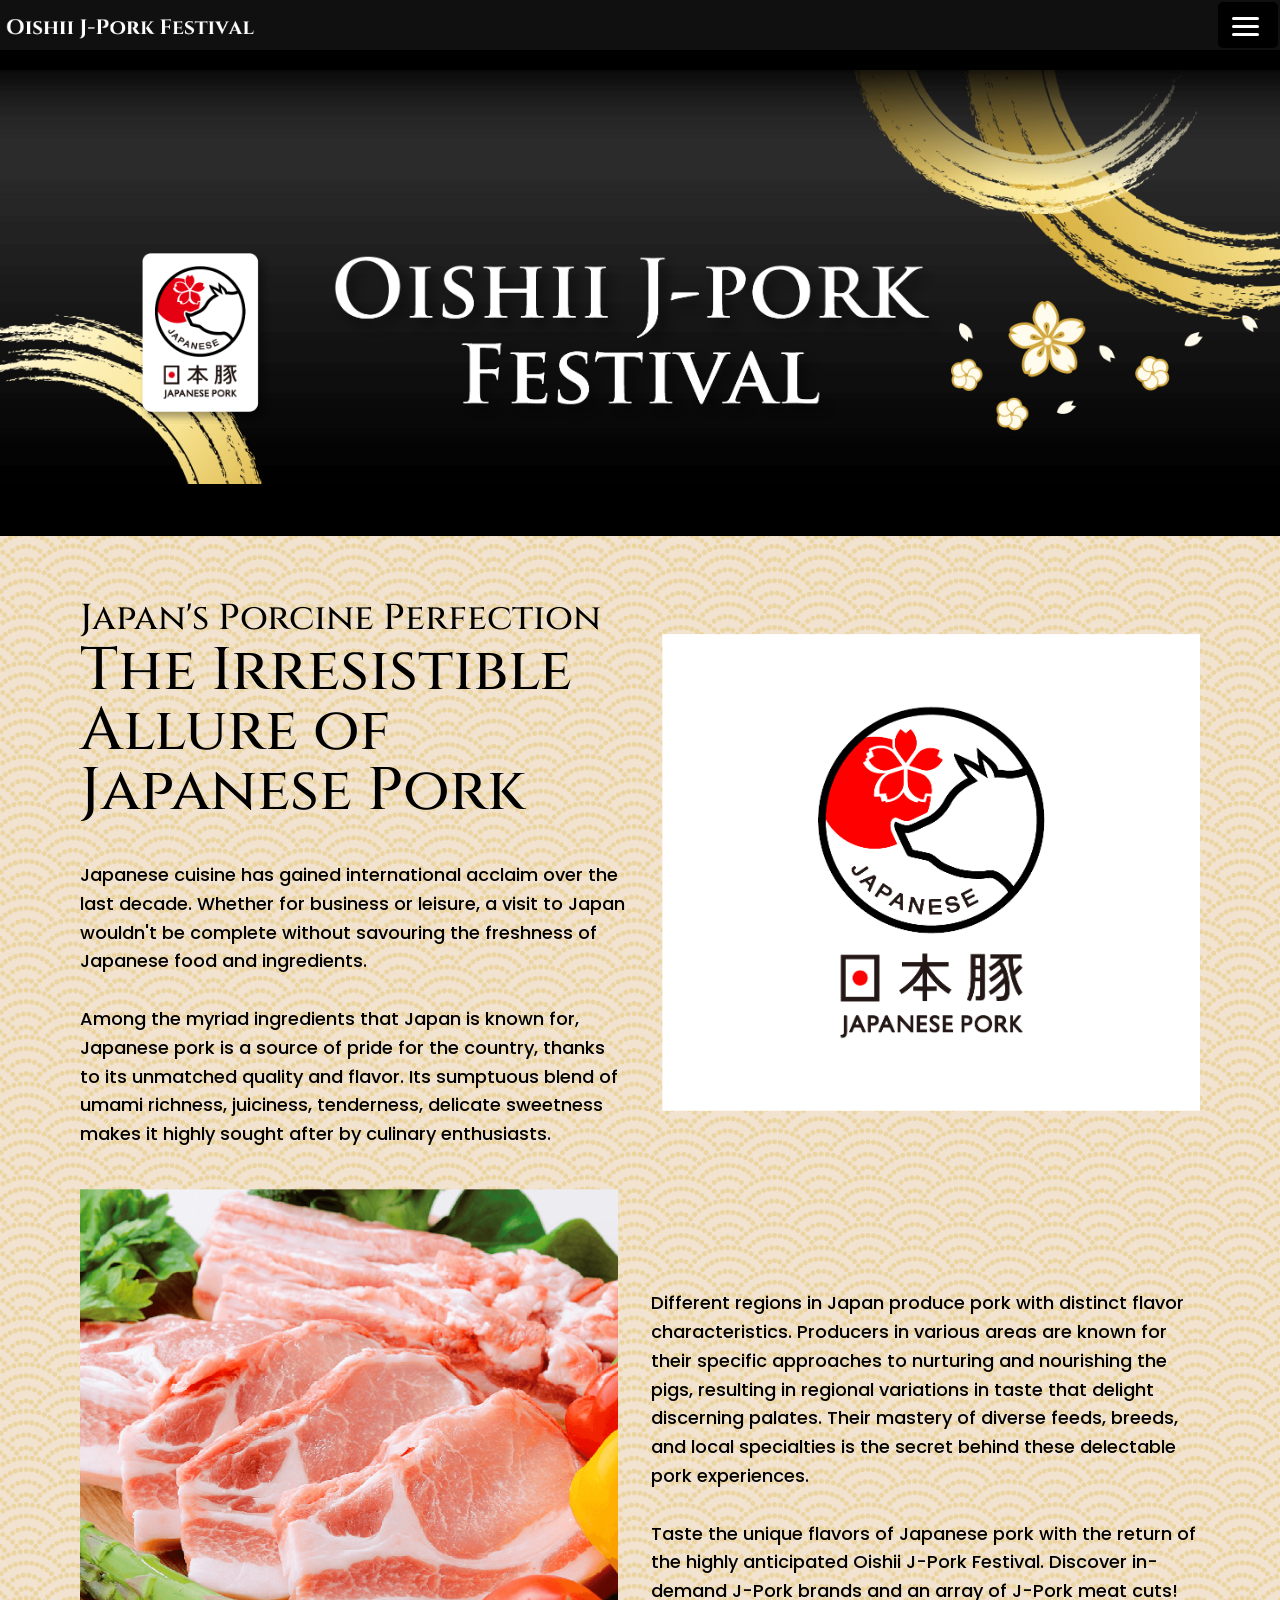
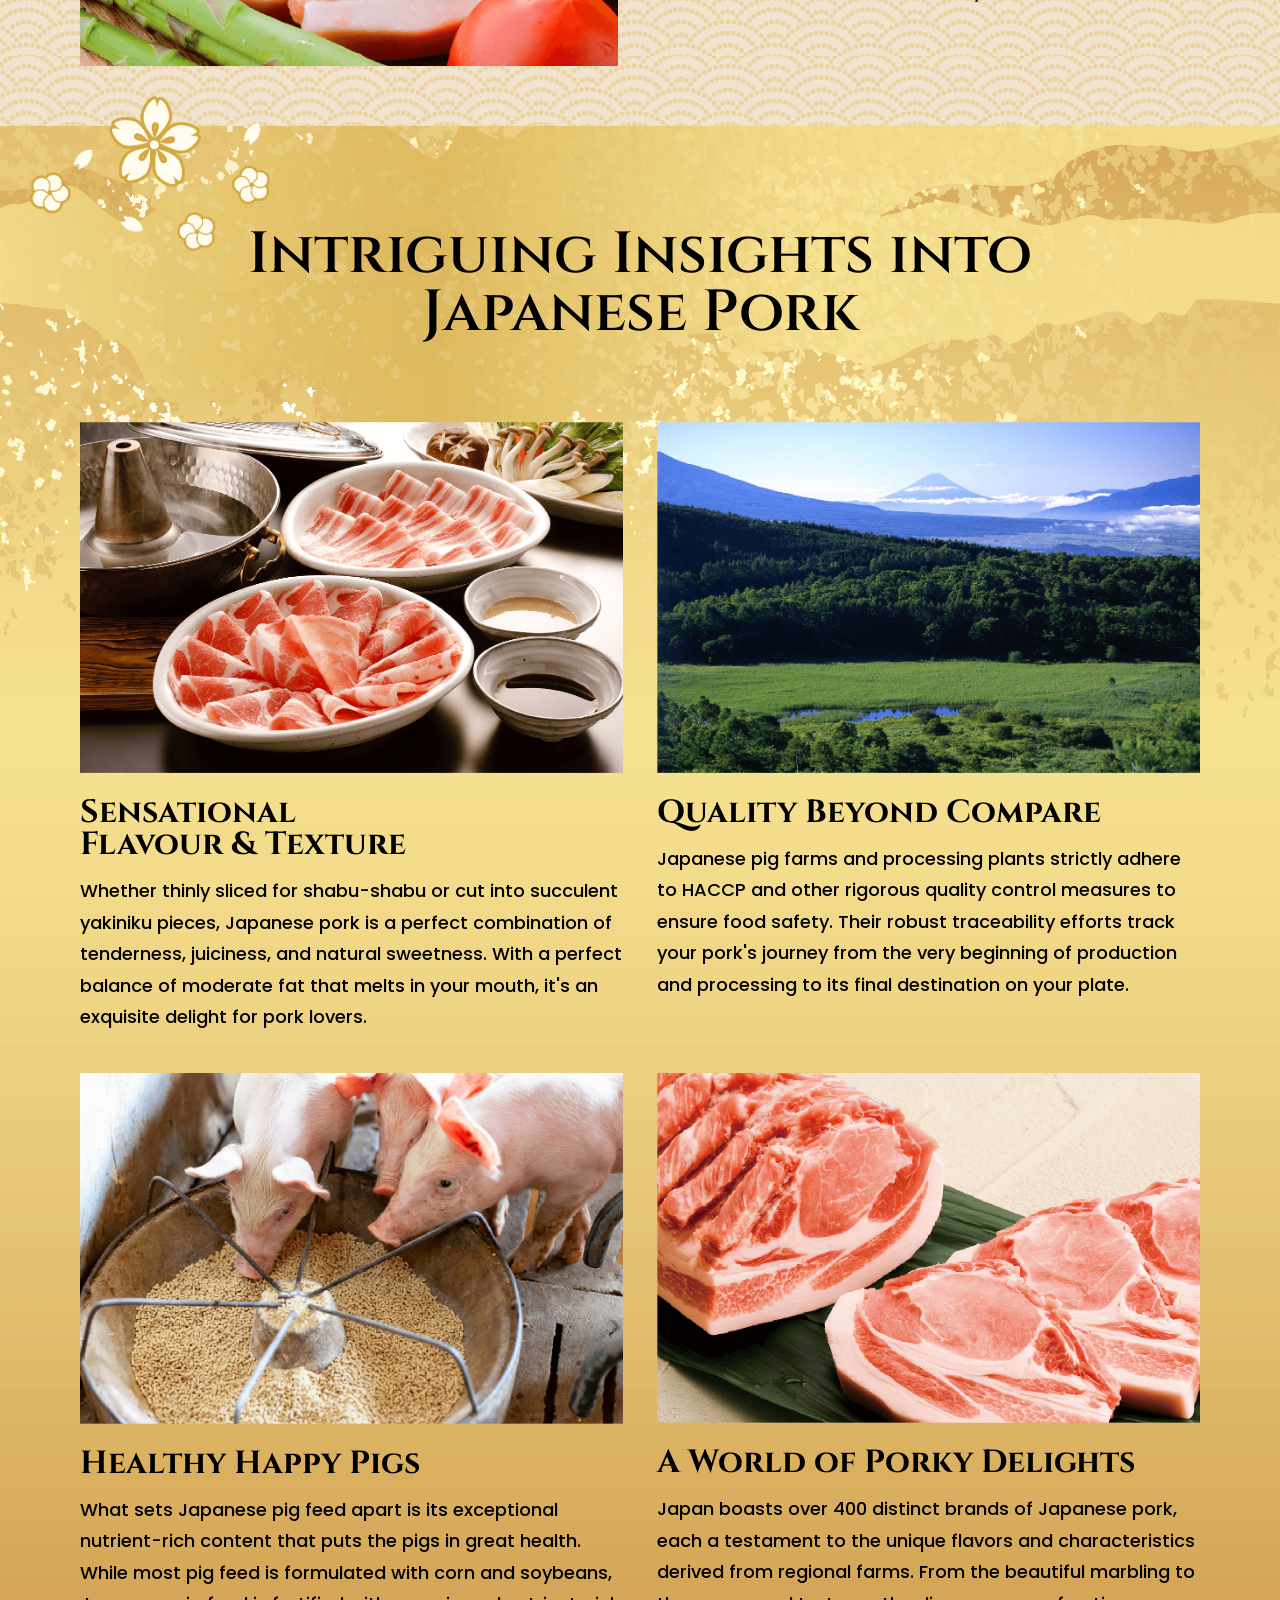
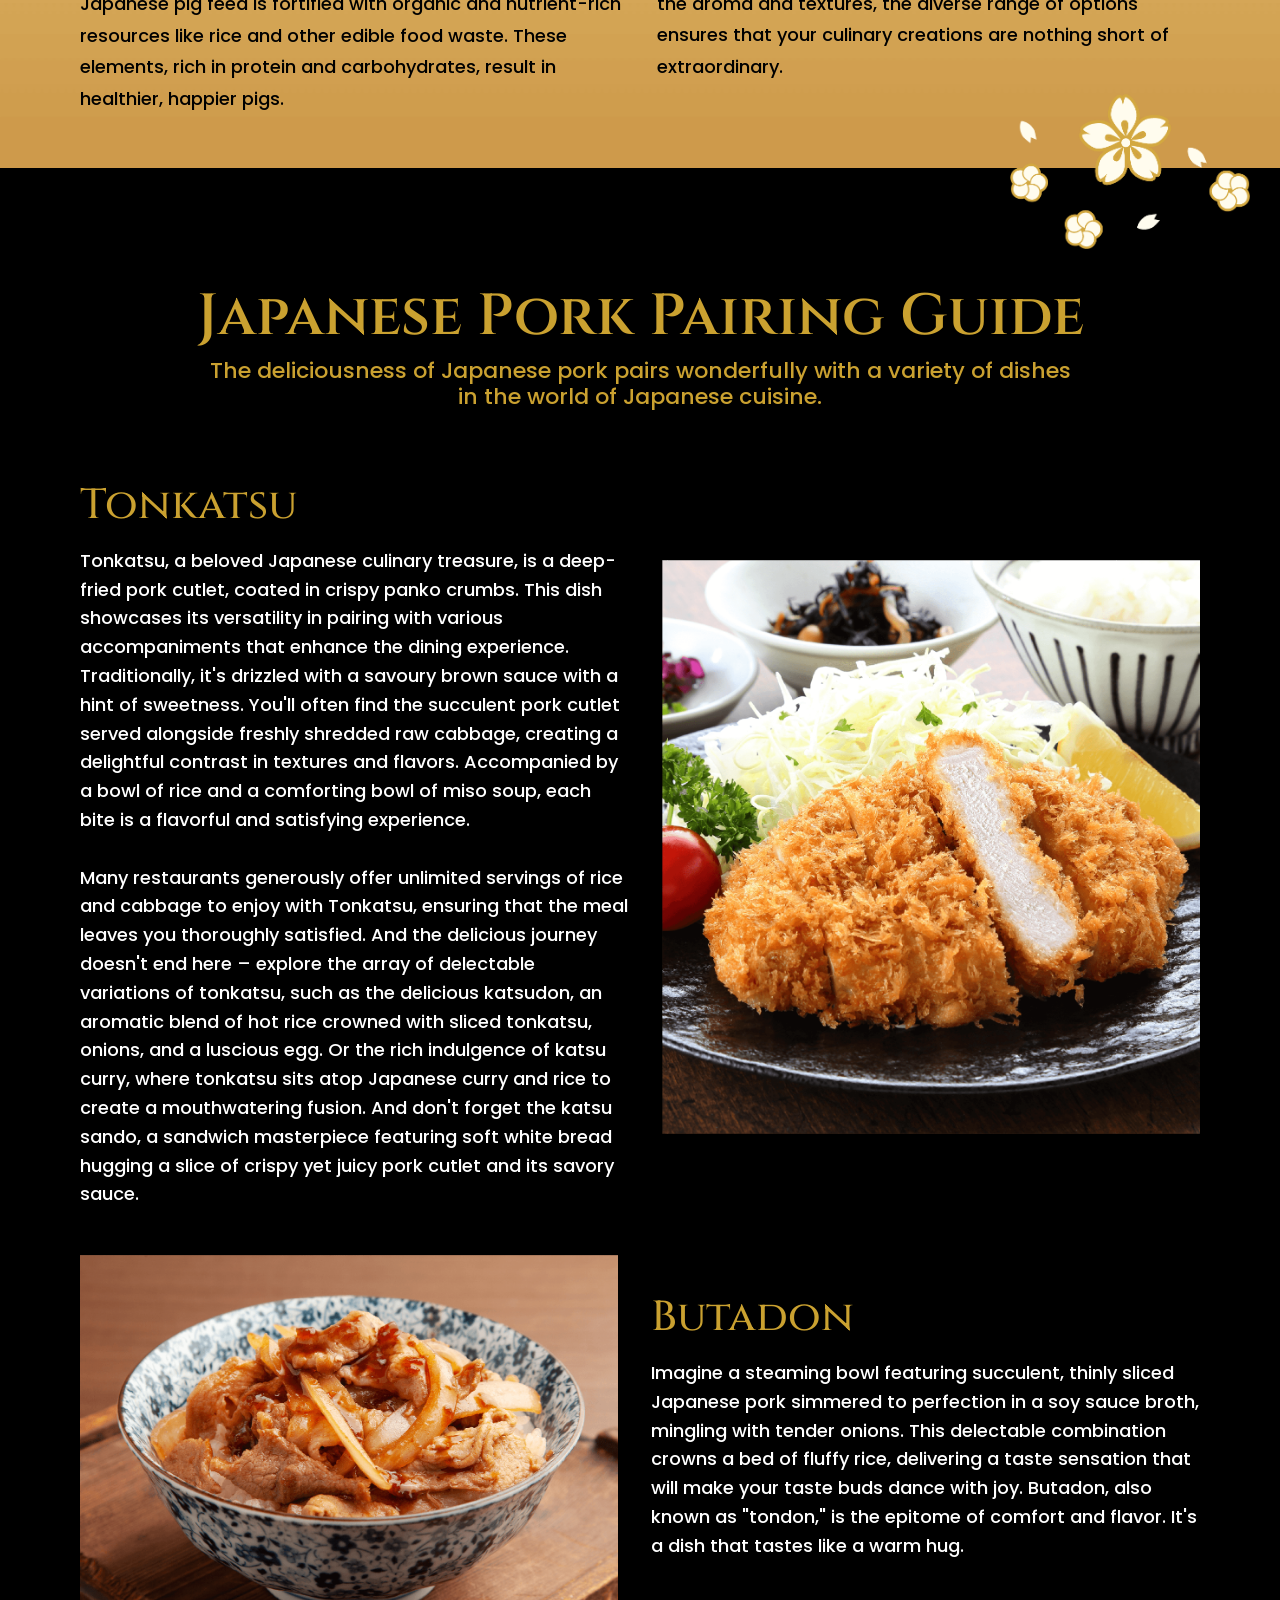
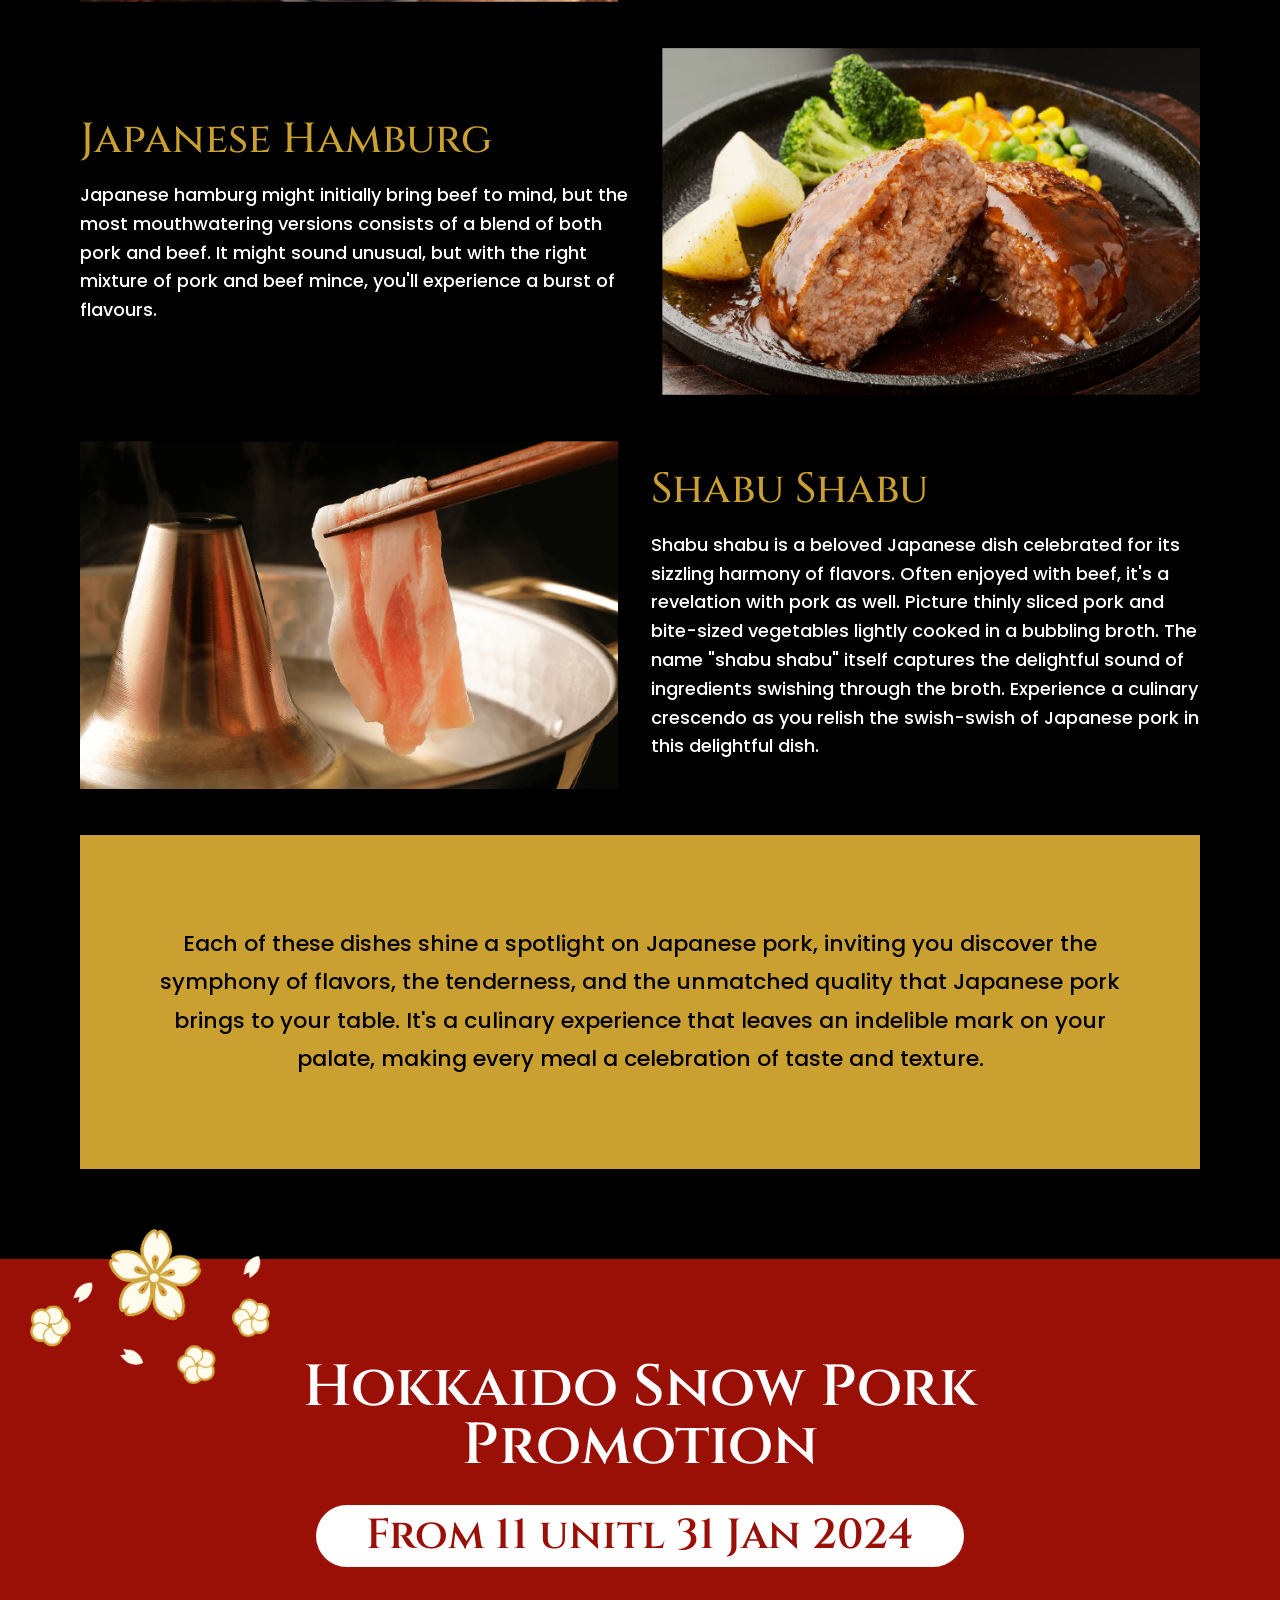
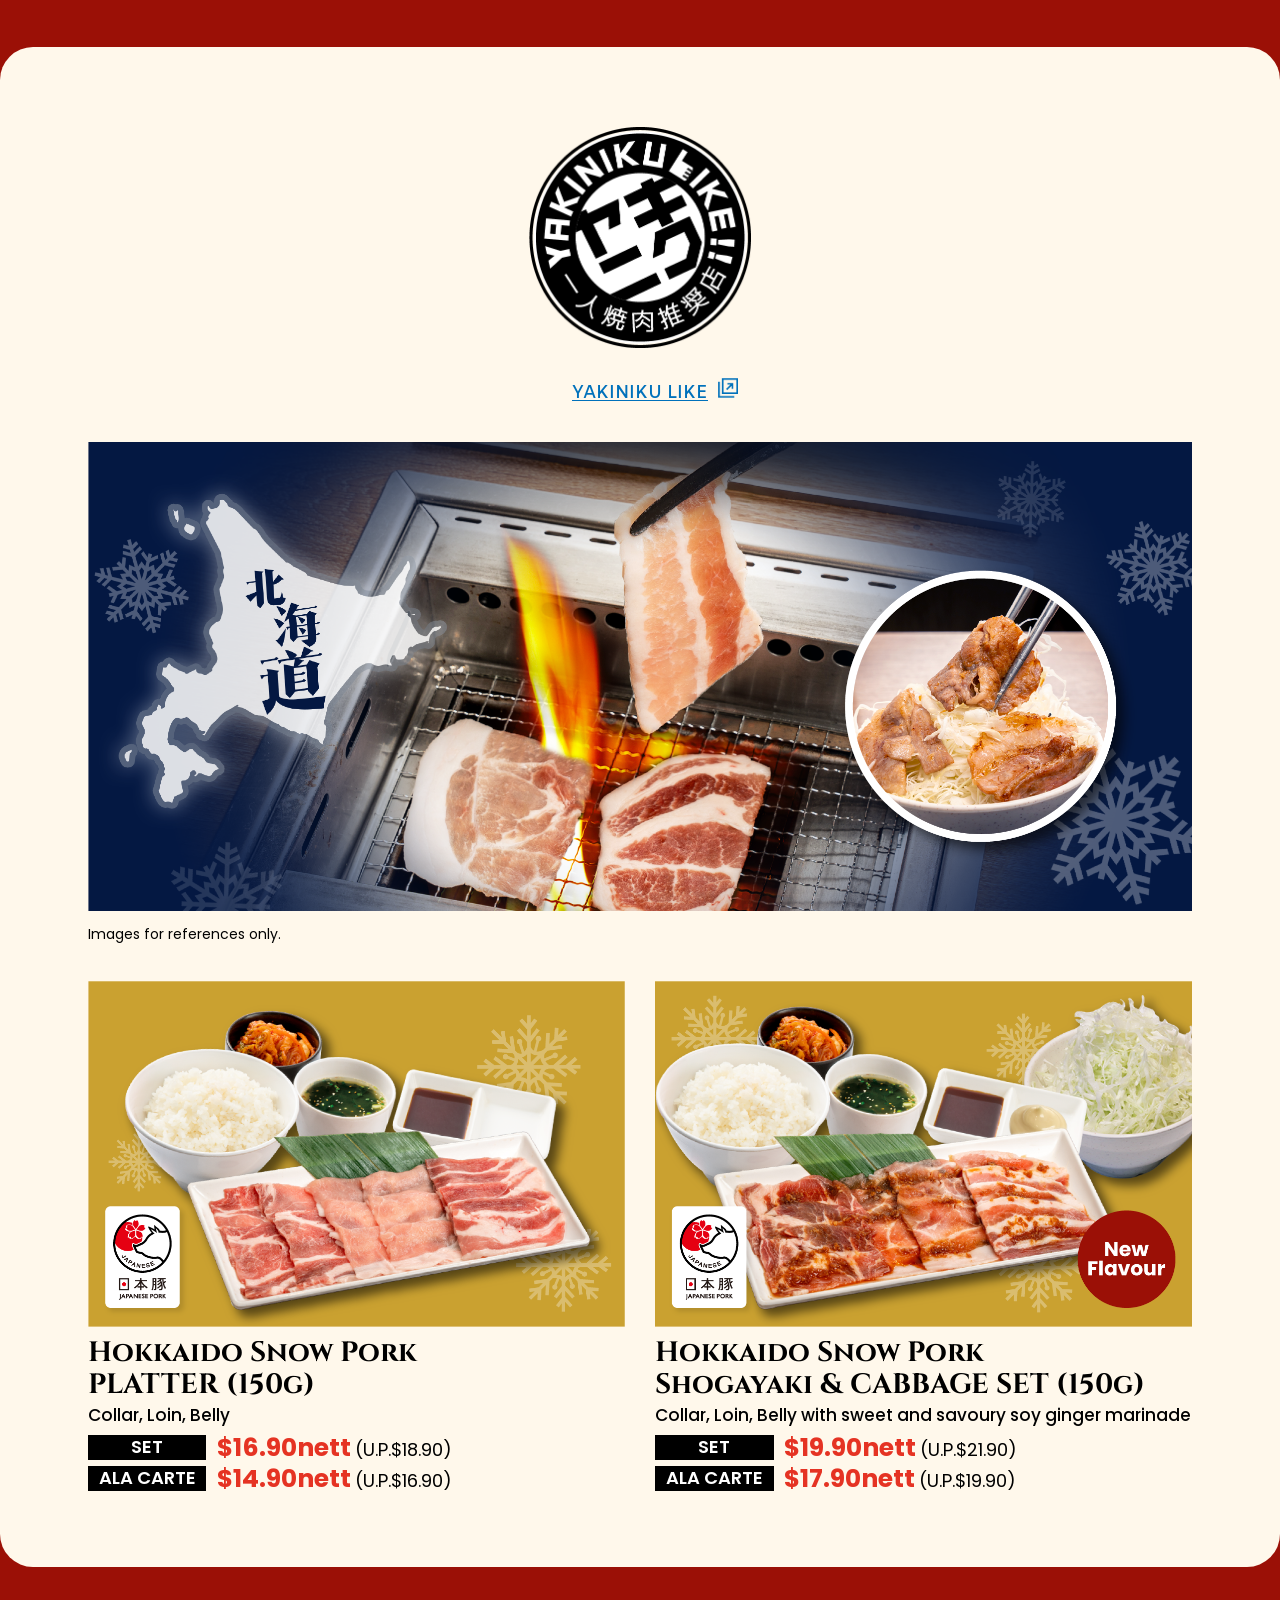
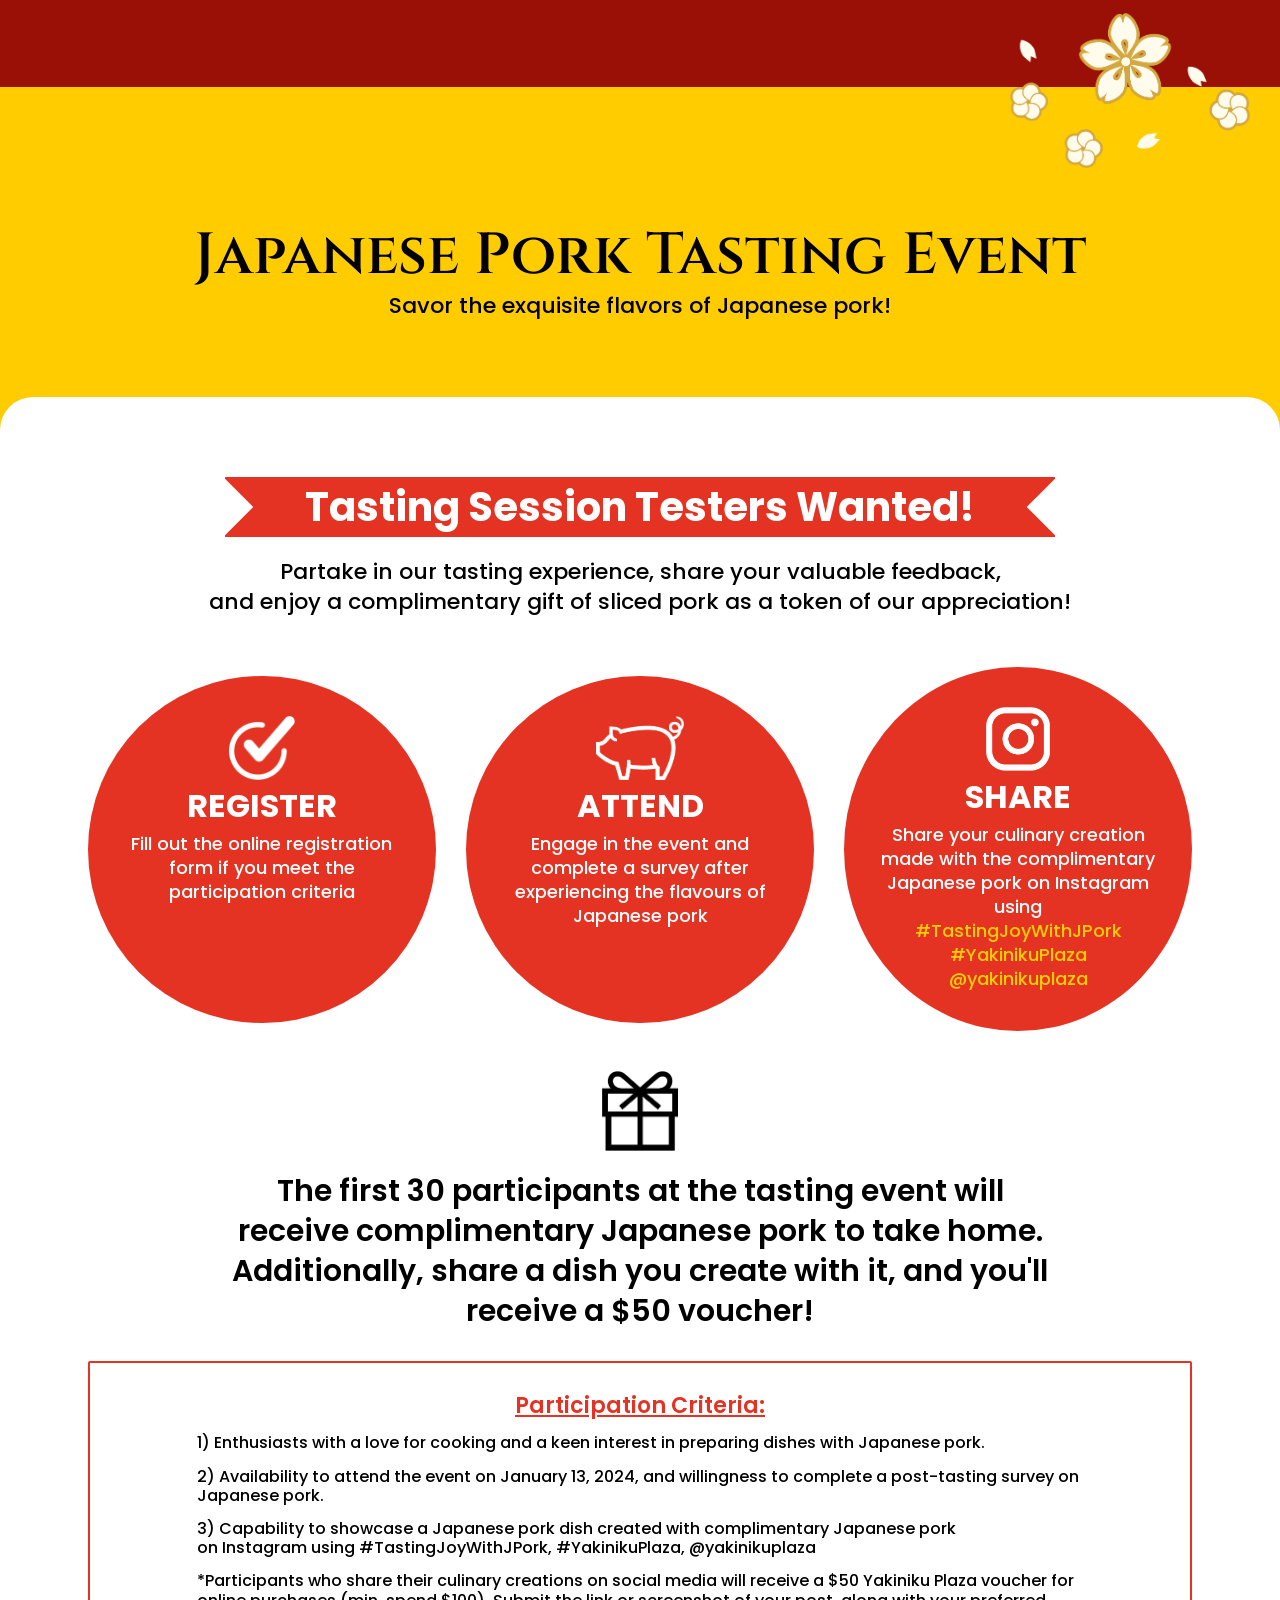
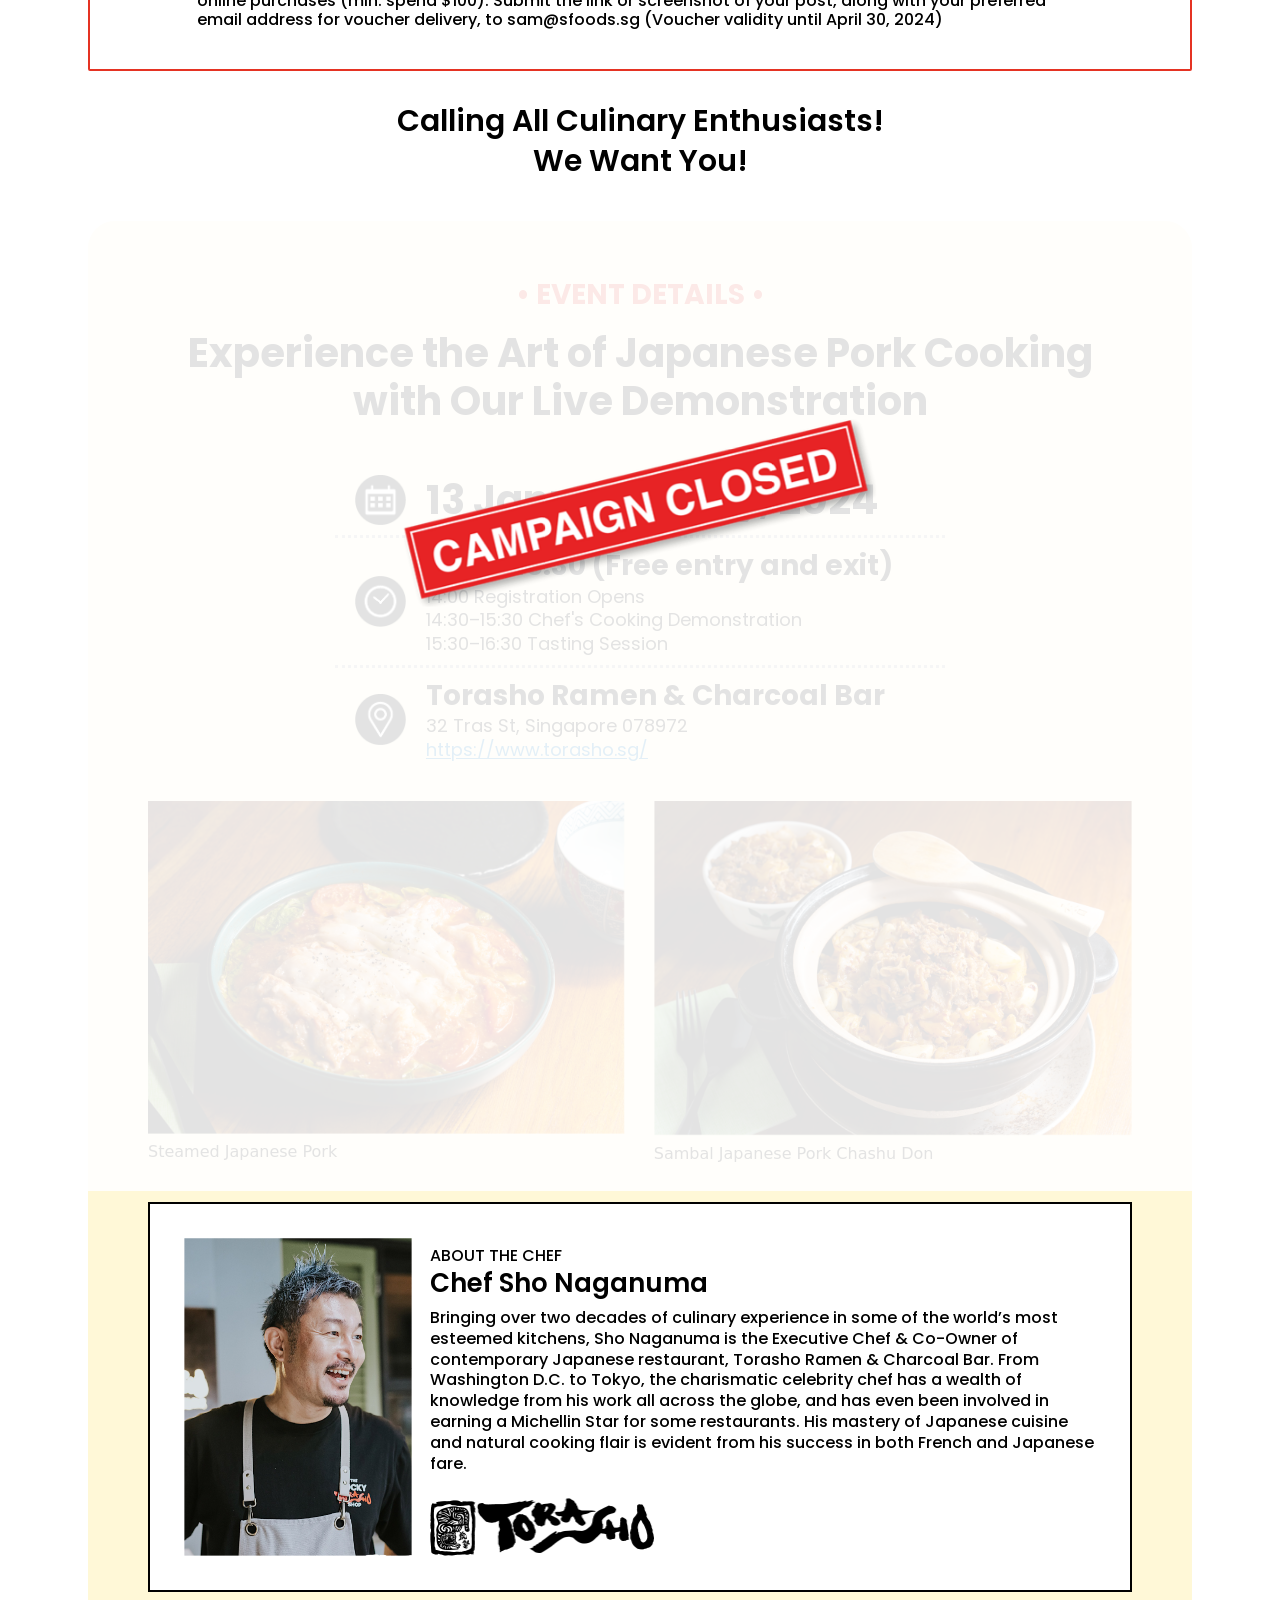
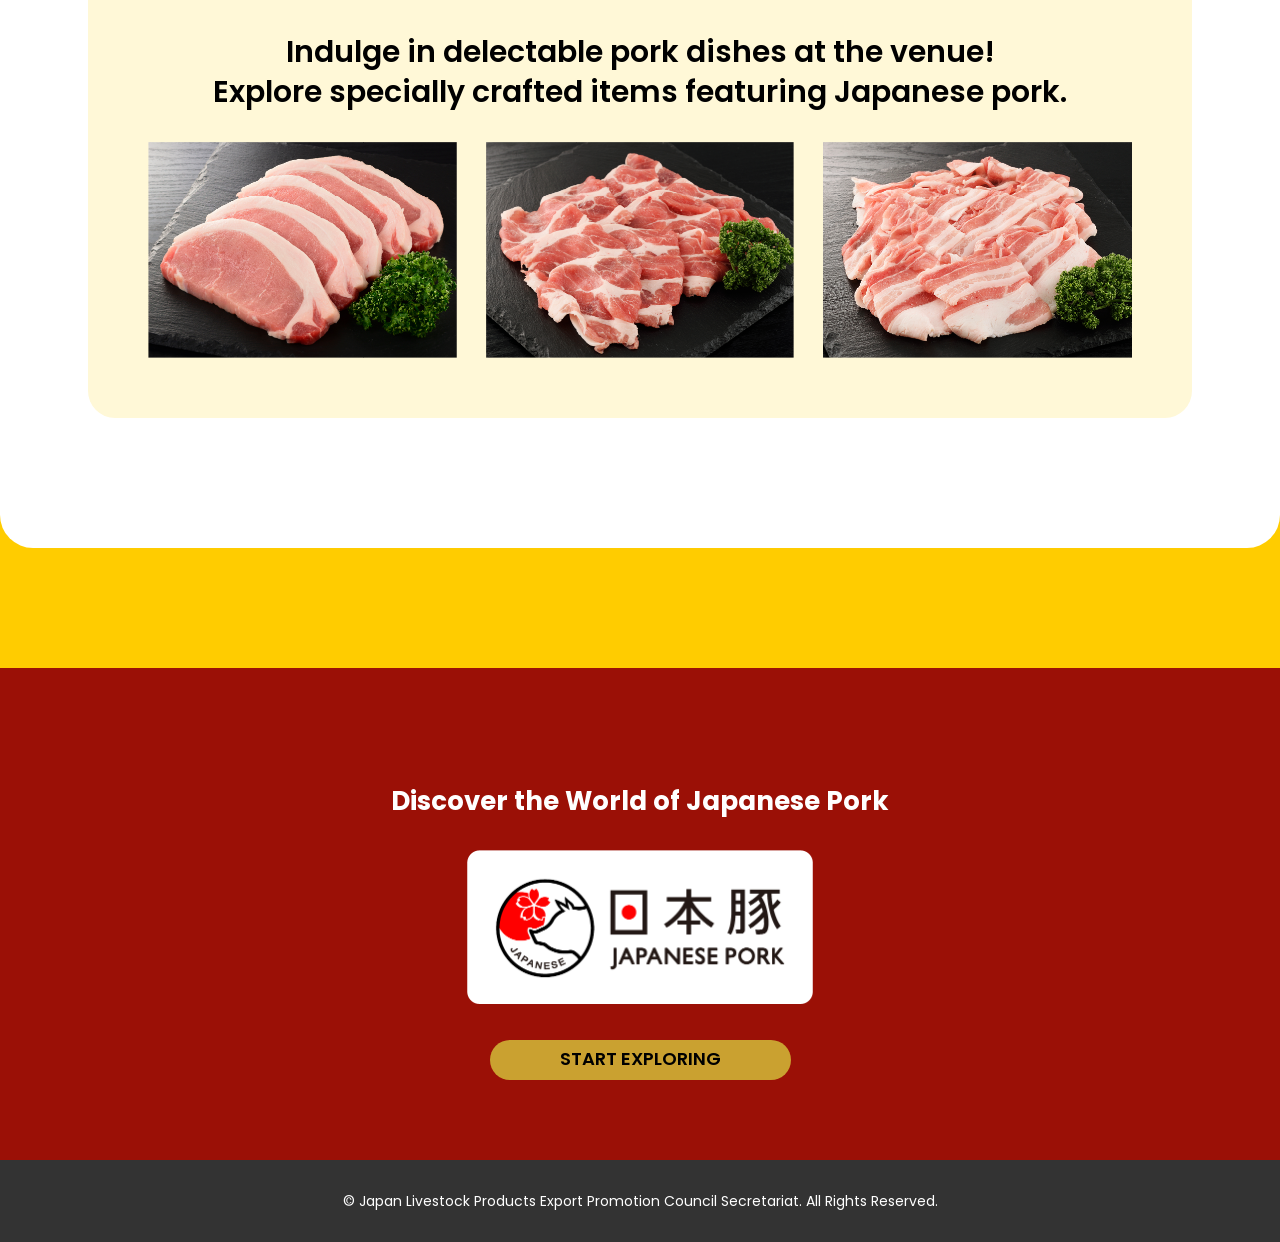
==== commit 4f8f604a: "文字修正" ====
--- a/src/index.html
+++ b/src/index.html
@@ -82,7 +82,7 @@
                 <div class="points__inner__block__img"><img src="assets/images/points-img3.png" alt="Healthy Happy Pigs"></div>
                 <div class="points__inner__block__content">
                     <h3 class="points__inner__block__content__title">Healthy Happy Pigs</h3>
-                    <p class="points__inner__block__content__detail">What set Japanese pig feed apart is its exceptional nutrient-rich content that puts the pigs in great health. While most pig feed is formualted with corn and soybeans, Japanese pig feed is fortified with organic and nutrient-rich resources like rice and other edible food waste. These elements, rich in protein and carbohydrates, result in healthier, happier pigs.</p>
+                    <p class="points__inner__block__content__detail">What sets Japanese pig feed apart is its exceptional nutrient-rich content that puts the pigs in great health. While most pig feed is formulated with corn and soybeans, Japanese pig feed is fortified with organic and nutrient-rich resources like rice and other edible food waste. These elements, rich in protein and carbohydrates, result in healthier, happier pigs.</p>
                 </div>
             </div>
             <div class="points__inner__block">
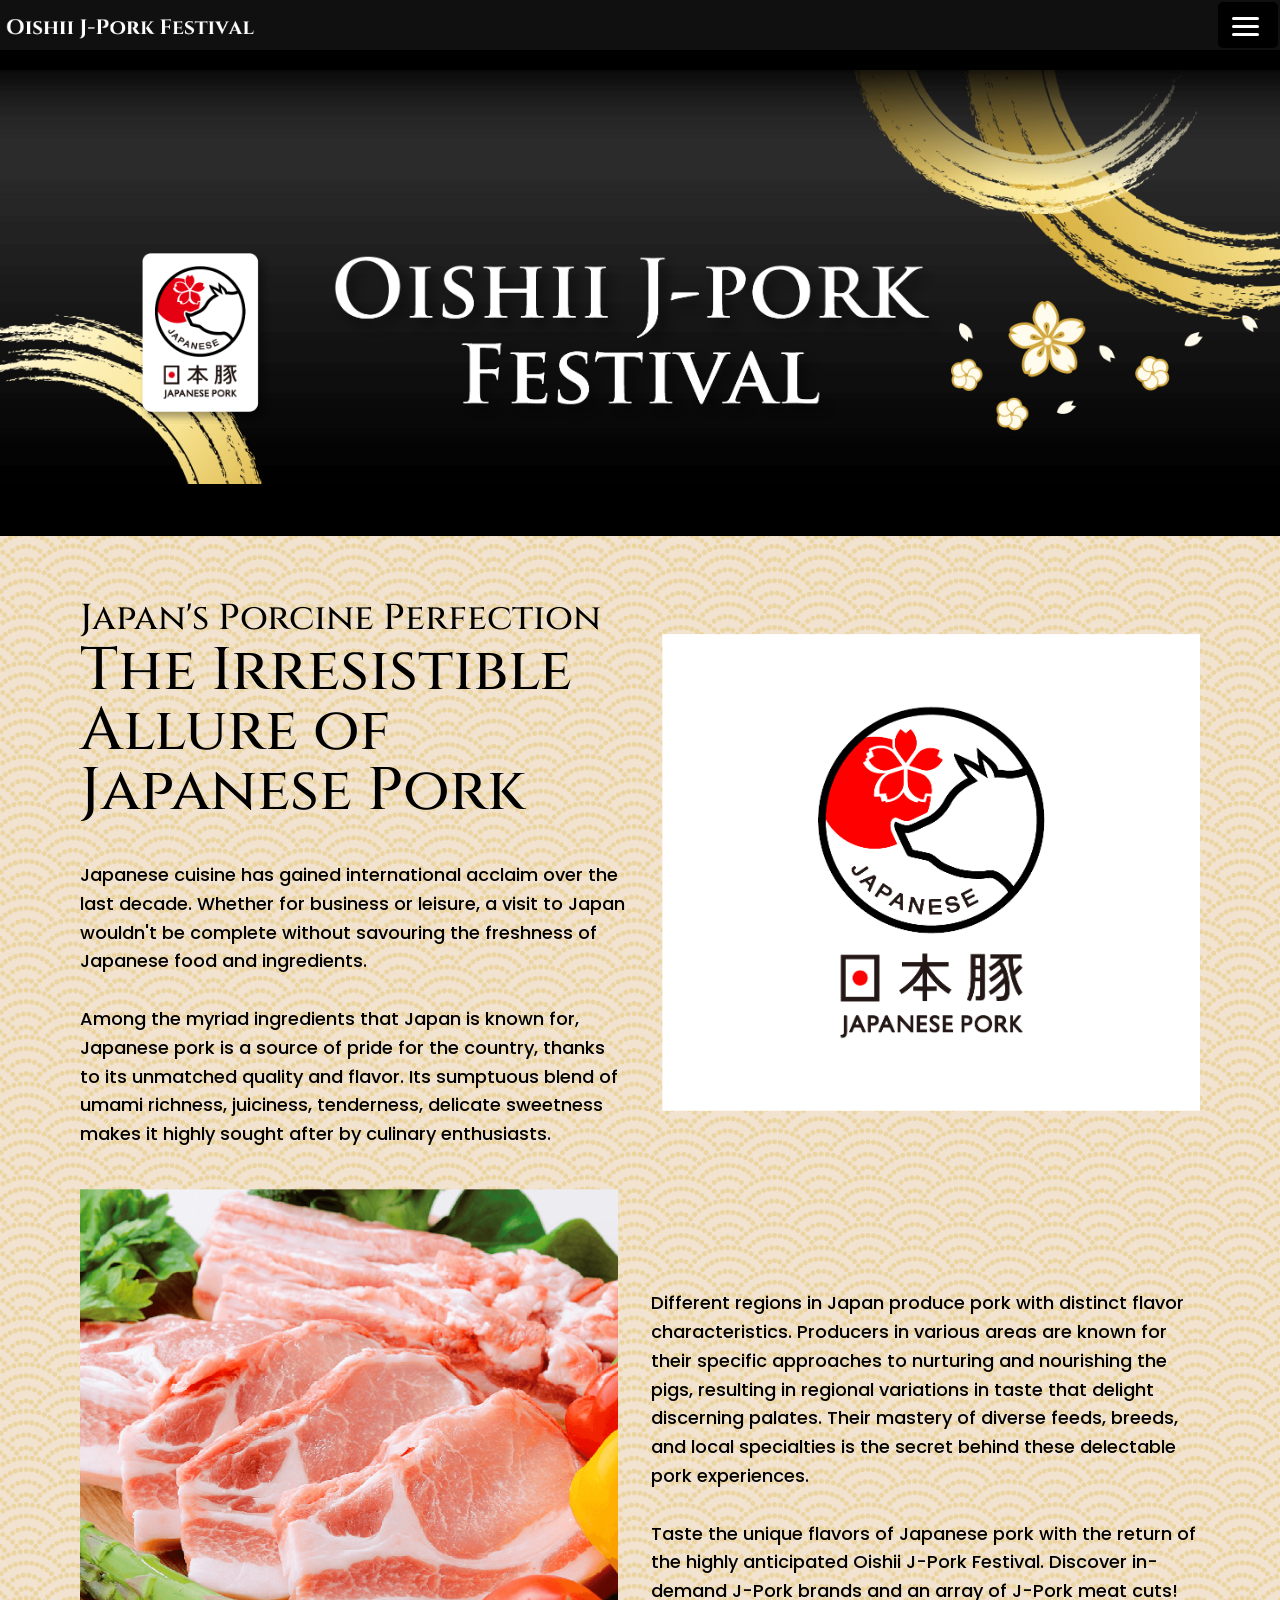
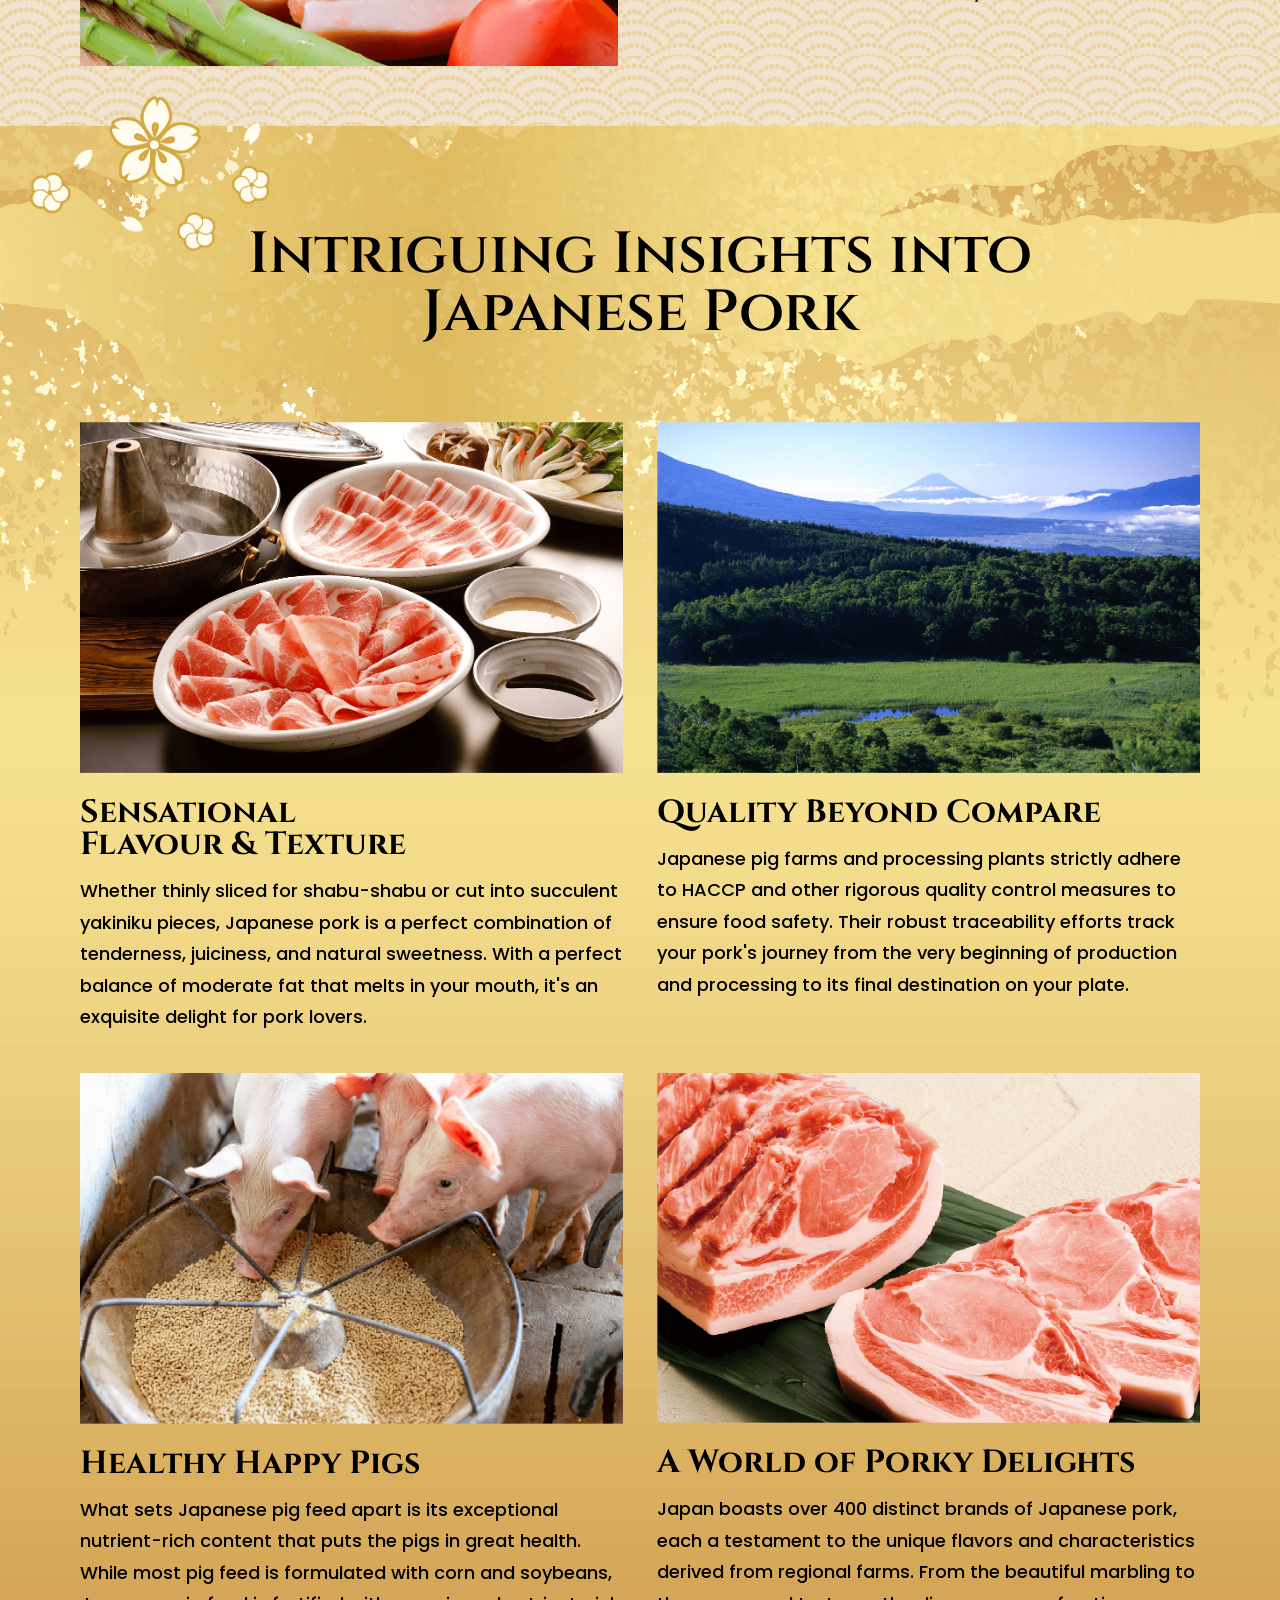
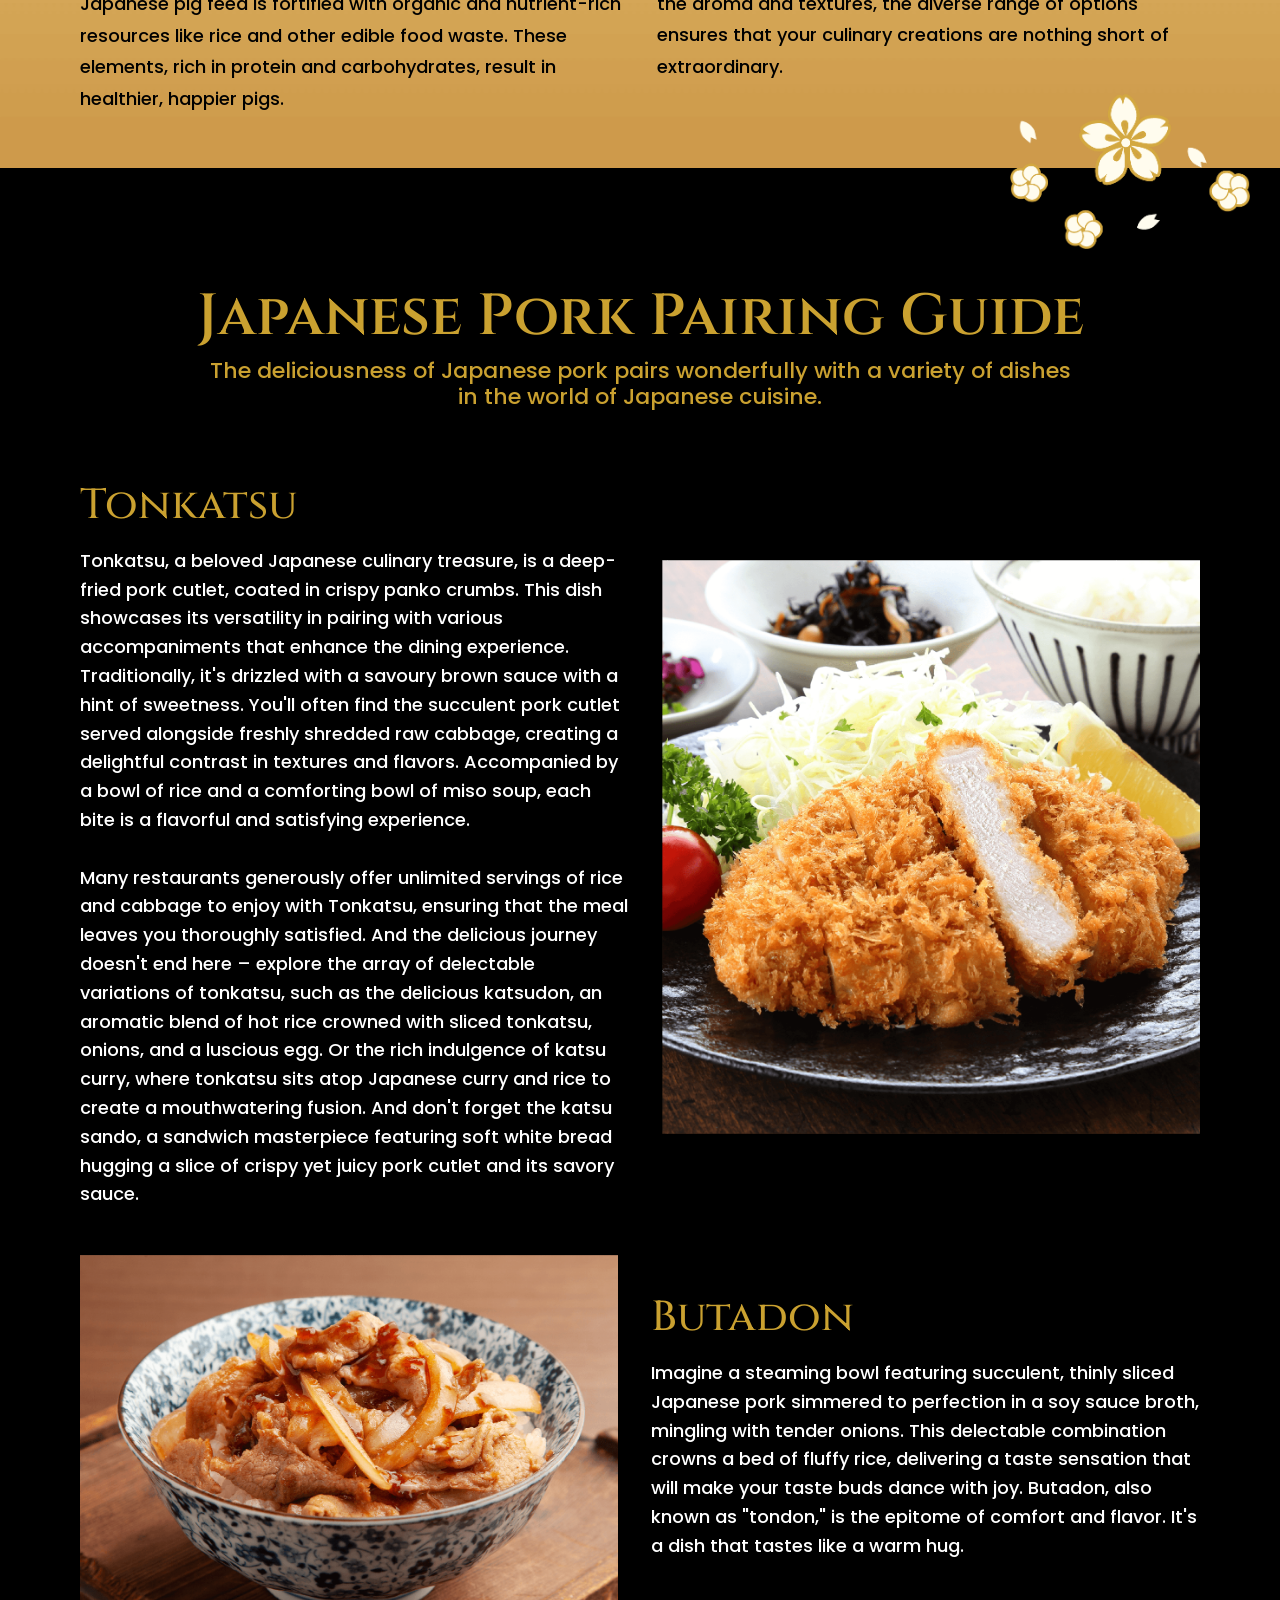
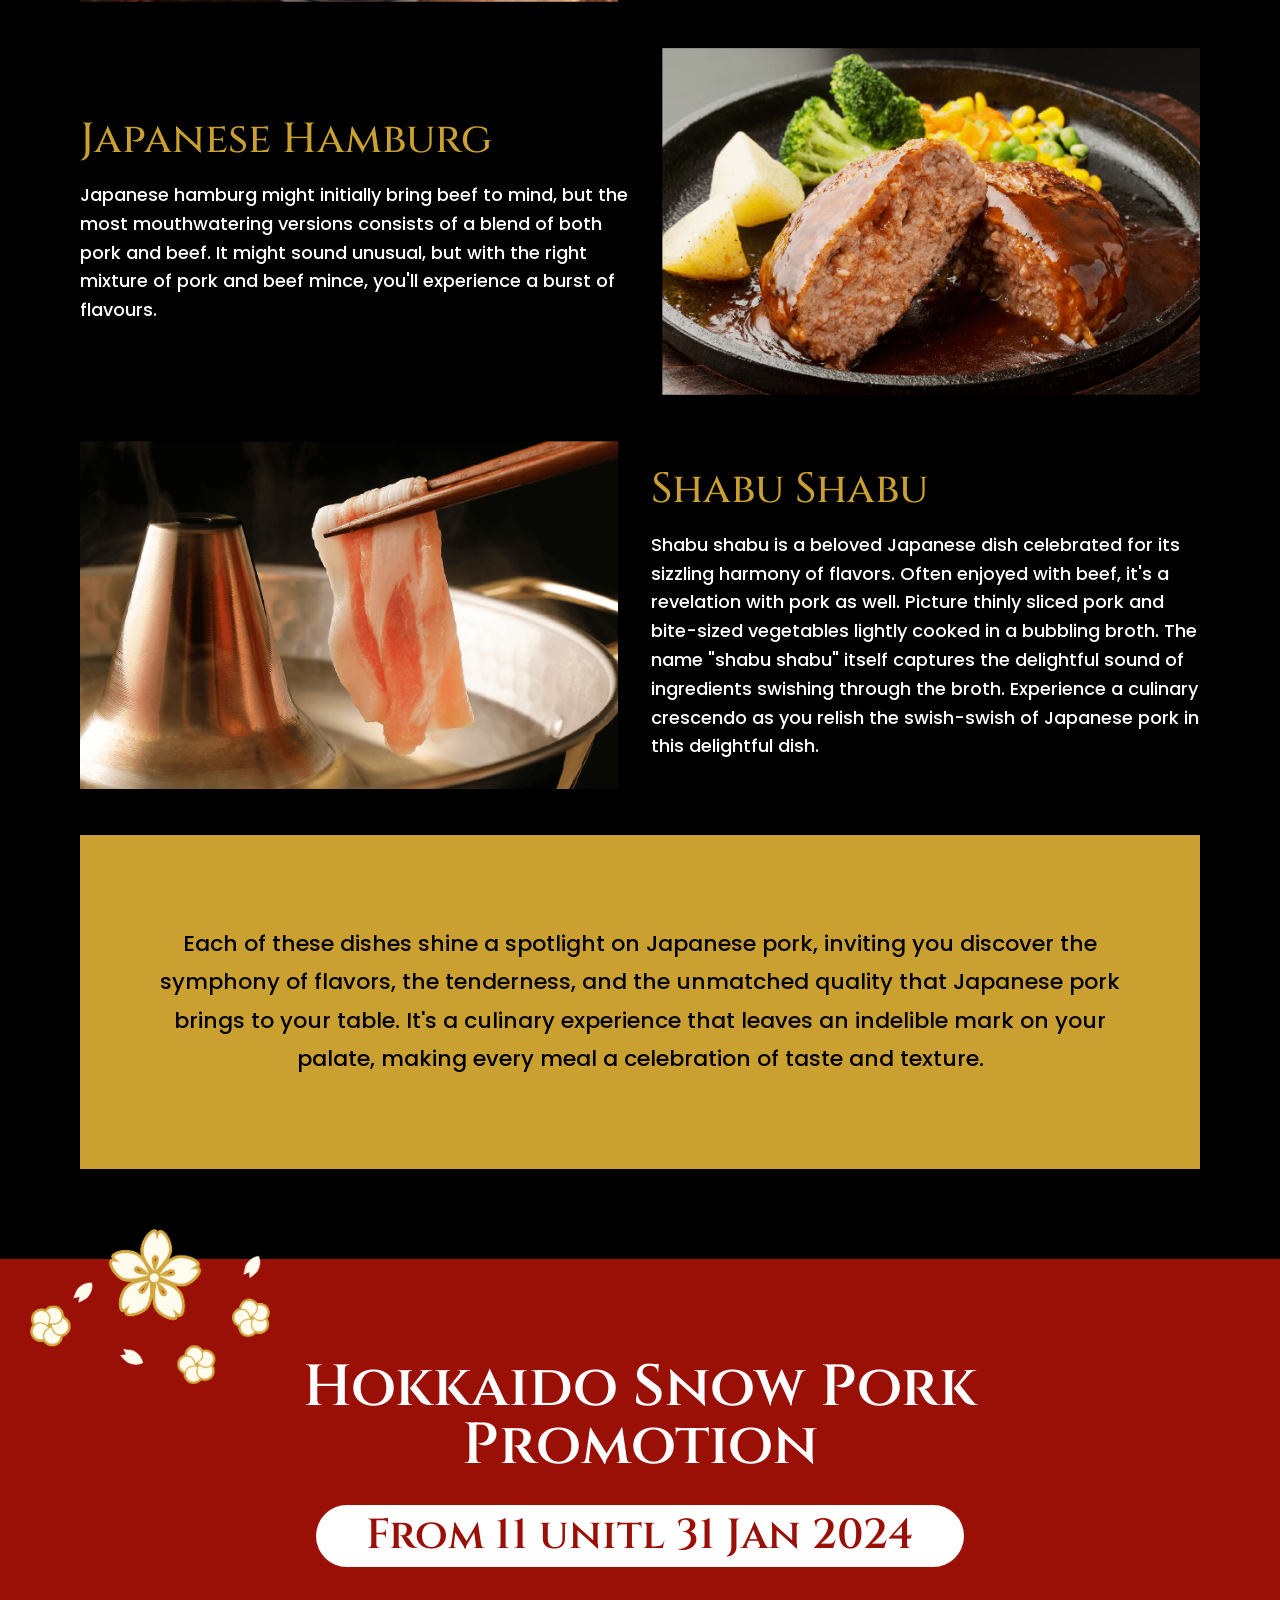
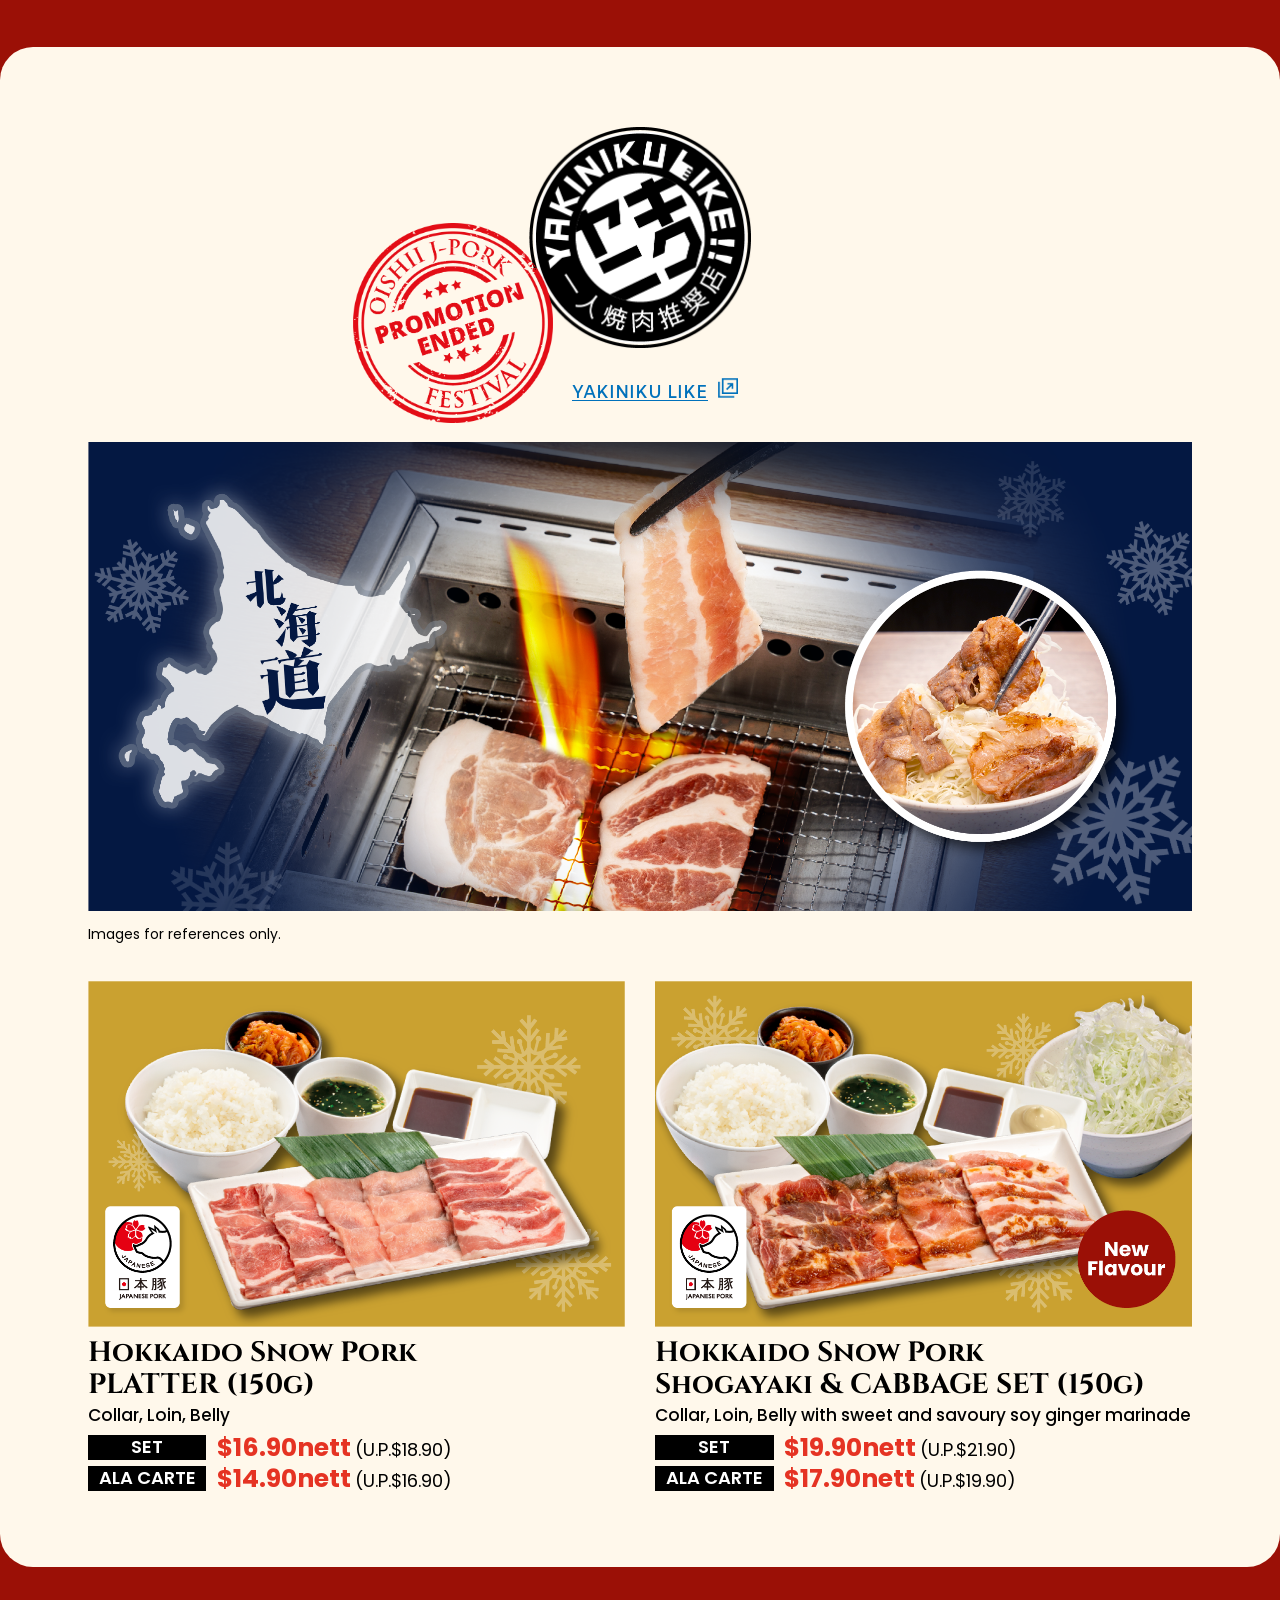
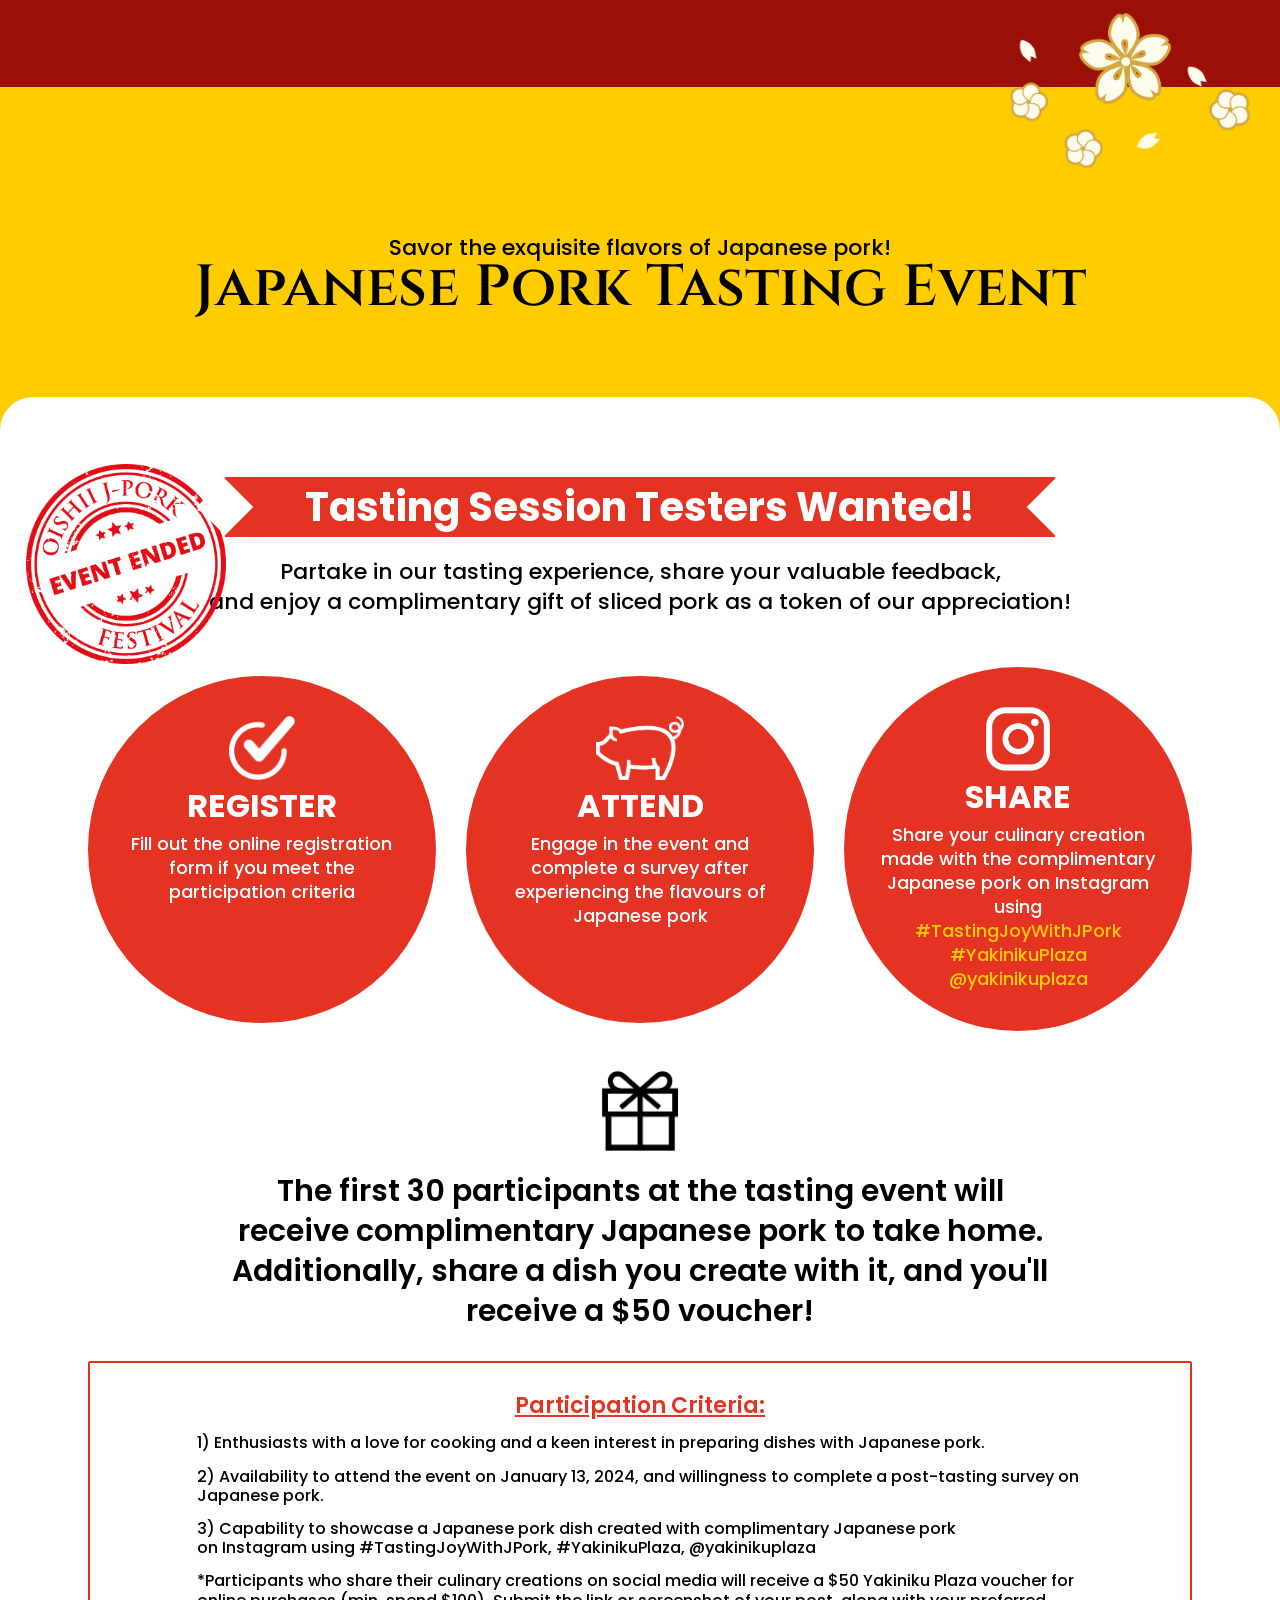
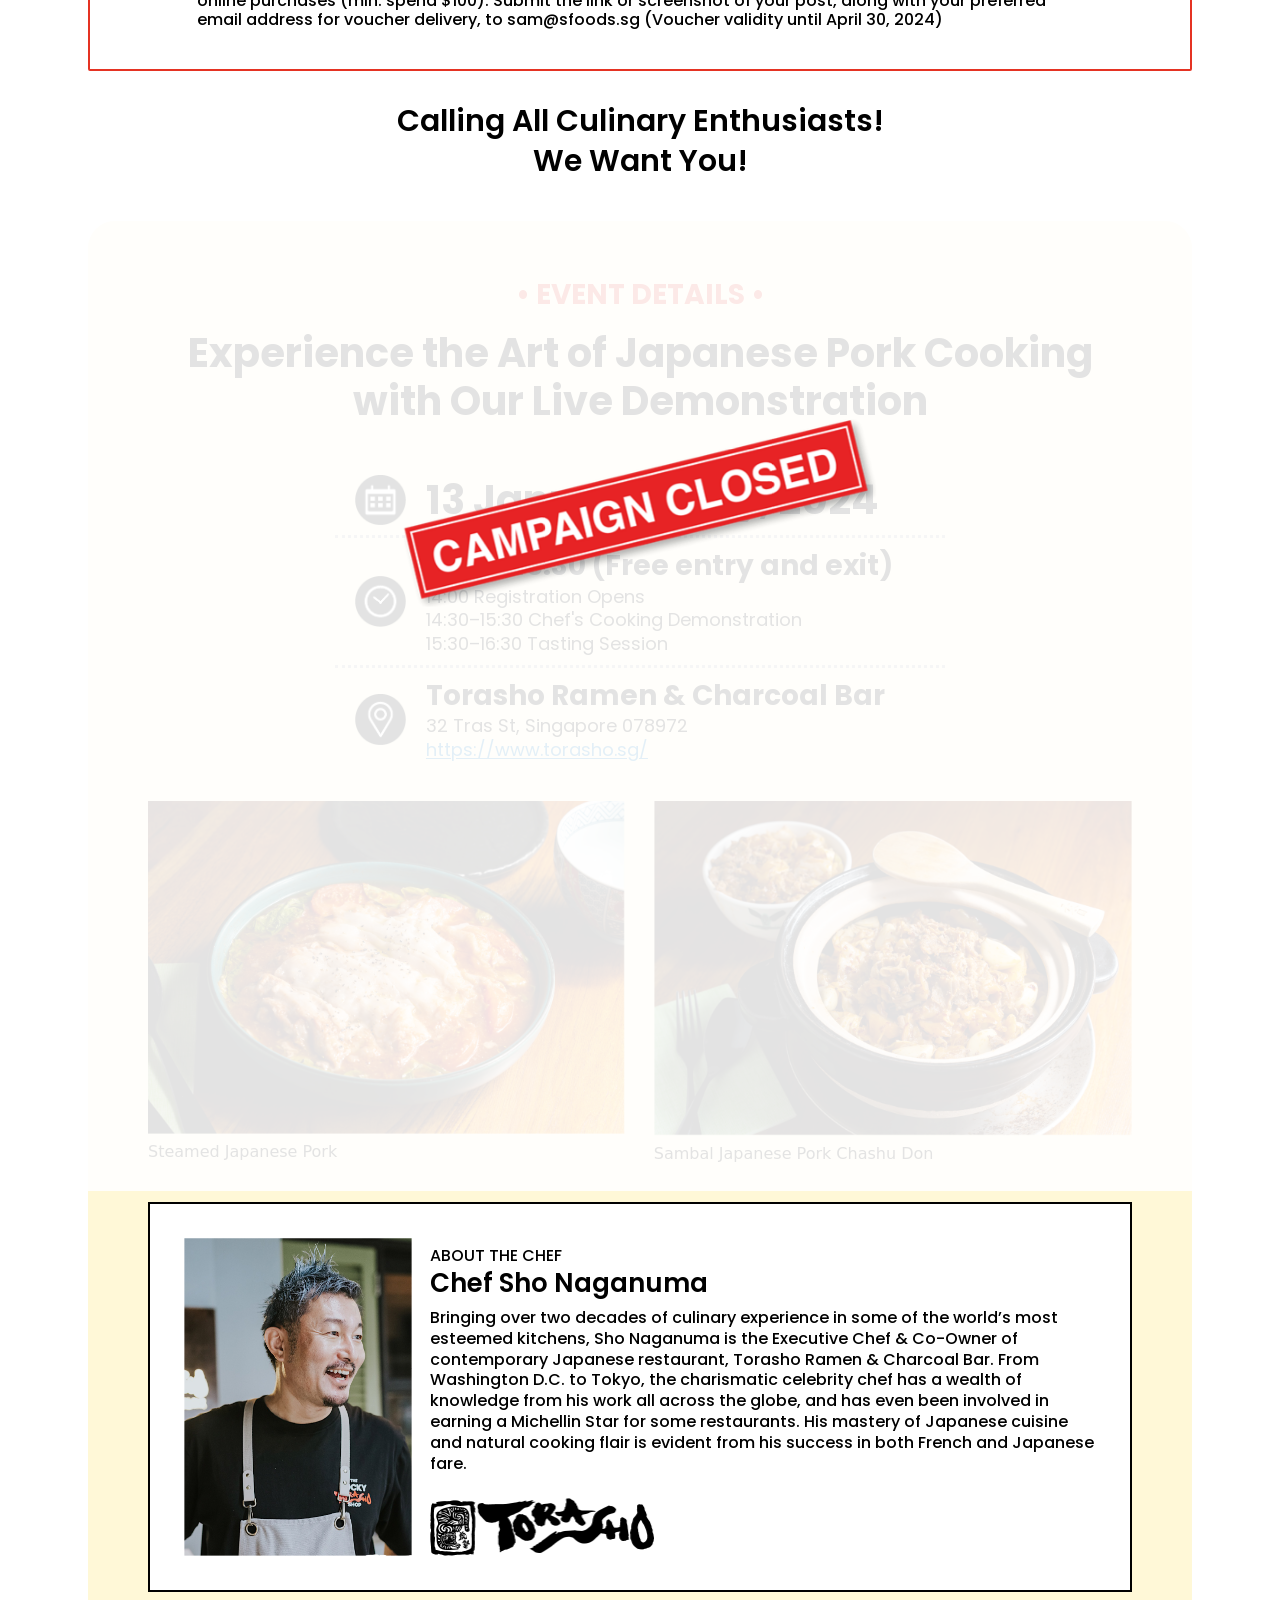
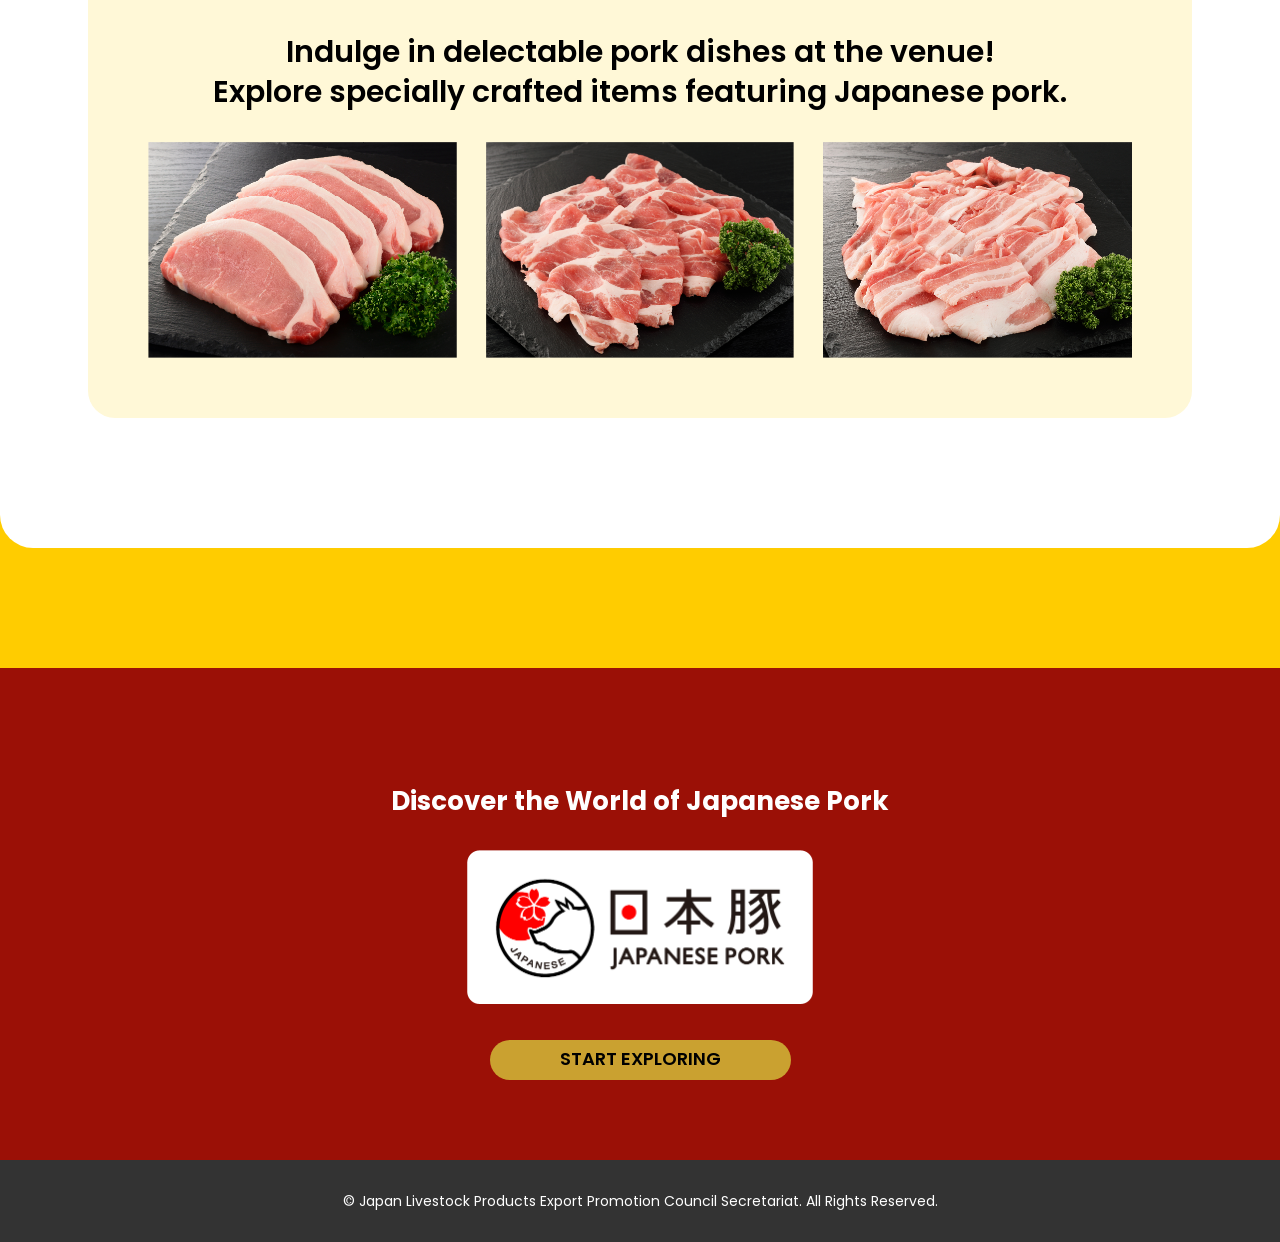
==== commit 8caeec55: "event end 修正" ====
--- a/src/index.html
+++ b/src/index.html
@@ -146,6 +146,7 @@
             <div class="yakiniku-like">
                 <img class="yakiniku-like__logo " src="assets/images/like-logo.png" alt="Hungry Monkey Logo">
                 <a class="yakiniku-like__link a-link" href="https://www.facebook.com/yakinikulikesg/" target="_blank">YAKINIKU LIKE</a>
+                <img class="promotion-ended" src="assets/images/SG-Promotion-Ended.png" alt="">
                 <div class="yakiniku-like__inner">
                     <div class="yakiniku-like__inner__block">
                         <img class="yakiniku-like__inner__block__img " src="assets/images/yakiniku-like-menu-img1.png" alt="">
@@ -184,9 +185,10 @@
         </div>
     </section>
     <section class="event" id="event">
+        <p class="event__subtitle">Savor the exquisite flavors of Japanese pork!</p>
         <h2 class="section--title event__title">Japanese Pork Tasting Event</h2>
-        <p class="event__subtitle">Savor the exquisite flavors of Japanese pork!</p>
         <div class="event__inner">
+            <img class="promotion-ended" src="assets/images/SG-Event-Ended.png" alt="">
             <p class="event__inner__title">Tasting Session Testers Wanted!</p>
             <p class="event__inner__subtitle">Partake in our tasting experience, share your valuable feedback,<br>and enjoy a complimentary gift of sliced pork as a token of our appreciation!</p>
             <div class="event__inner__batch">
--- a/src/assets/css/style.css
+++ b/src/assets/css/style.css
@@ -1 +1 @@
-@import"base/reset.min.css";@import"https://fonts.googleapis.com/css2?family=Amiko:wght@600&family=Poppins:wght@400;500;600;700&family=Cinzel:wght@600;700&family=Noto+Sans+HK:wght@400;500;700;900&family=Noto+Serif+HK:wght@700;900&display=swap";@media screen and (max-width: 1280px){.d-pc-lg{display:none}}.d-pc{display:block}@media screen and (max-width: 768px){.d-pc{display:none}}.d-sp{display:none}@media screen and (max-width: 768px){.d-sp{display:block}}.d-sp-sm{display:none}@media screen and (max-width: 400px){.d-sp-sm{display:block}}.section--title{text-align:center;font-size:58px;line-height:1;letter-spacing:0;font-weight:600;font-family:"Cinzel";color:#000}.a-link::after{content:"";width:20px;height:20px;display:inline-block;background:url(../images/link-icon.png) 0 0 no-repeat;background-size:100% 100%;margin-left:10px}@media screen and (max-width: 768px){.section--title{font-size:36px}.a-link::after{content:"";width:24px;height:24px}}body{background-color:#000;font-size:1rem;line-height:1em;color:#000;letter-spacing:0;margin:0;padding:70px 0 0;scroll-behavior:smooth}@media screen and (max-width: 768px){body{padding:0;margin-bottom:0;margin-top:50px}}header{position:fixed;top:0;height:70px;width:100%;z-index:99;background:url(../images/navi-bg.png) 0 0 repeat-x}header .header__inner{max-width:1440px;margin:0 auto;padding:23px 4.3% 23px 2%;display:flex;flex-direction:row;justify-content:space-between;align-items:center}header .header__inner__logo{display:block;width:340px}header .header__inner__navi{display:flex;flex-direction:row;justify-content:flex-start;align-items:center}header .header__inner__navi--item{text-decoration:none;font-size:1.125rem;line-height:1;letter-spacing:0;font-weight:400;font-family:"Cinzel";color:#fff;padding:0 20px}header .header__inner__navi--item:last-child{padding-right:0}@media screen and (max-width: 1280px){header{position:fixed;top:0;height:50px;width:100%;z-index:99;background:#101010;background-image:none}header .header__inner{max-width:100vw;padding:0;display:block;z-index:99}header .header__inner__logo{display:block;width:260px;padding:16px 6px}header .header__inner__navi{position:fixed;top:-100%;display:flex;flex-direction:column;justify-content:center;align-items:center;row-gap:30px;width:100vw;background-color:#101010;transition:all .4s;padding:60px 0;z-index:80;box-shadow:0px 7px 6px 3px #000}header .header__inner__navi.active{top:50px}header .header__inner__navi--item{text-decoration:none;font-size:28px;padding:0}header .header__inner__navi--item:last-child{padding-right:0}.openbtn1{z-index:99;position:fixed;top:2px;right:2px;background:#000;cursor:pointer;width:60px;height:46px;border-radius:5px}.openbtn1 span{display:inline-block;transition:all .4s;position:absolute;left:14px;height:3px;border-radius:2px;background:#fff;width:45%}.openbtn1 span:nth-of-type(1){top:15px}.openbtn1 span:nth-of-type(2){top:23px}.openbtn1 span:nth-of-type(3){top:31px}.openbtn1.active span:nth-of-type(1){top:18px;left:18px;transform:translateY(6px) rotate(-45deg);width:30%}.openbtn1.active span:nth-of-type(2){opacity:0}.openbtn1.active span:nth-of-type(3){top:30px;left:18px;transform:translateY(-6px) rotate(45deg);width:30%}}footer .footer__banner{width:100%;padding:120px 0 80px;background-color:#9b1006}footer .footer__banner__title{font-size:1.625rem;line-height:1;letter-spacing:0;font-weight:700;font-family:"Poppins";color:#fff;text-align:center}footer .footer__banner__logo{width:346px;height:auto;margin:36px auto}footer .footer__banner__link{display:block;margin:0 auto;width:fit-content;padding:10px 70px 12px;background-color:#caa130;border-radius:26px;font-size:1.125rem;line-height:1;letter-spacing:0;font-weight:600;font-family:"Poppins";color:#000;text-align:center;text-decoration:none}footer .footer__copy{width:100%;padding:34px 0;background-color:#333;font-size:.875rem;line-height:1;letter-spacing:0;font-weight:400;font-family:"Poppins";color:#fff;text-align:center}@media screen and (max-width: 768px){footer .footer__banner{padding:80px 0 40px;background-color:#caa130}footer .footer__banner__logo{width:300px}footer .footer__copy{width:100%;padding:34px 20px;background-color:#333;font-size:14px;text-align:center}}.firstview{background:url(../images/fv-bg.png) 50% 0 no-repeat;background-size:100% auto;width:100%;height:466px;display:grid;place-content:center}.firstview__title{position:relative;display:block;width:49vw;max-width:700px;margin-top:70px}.firstview__title img{width:100%;height:auto}.firstview__title::before{content:"";position:absolute;top:0;left:-190px;display:block;width:160px;height:100%;background:url(../images/fv-title-icon.png) 0 0 no-repeat;background-size:contain}@media screen and (max-width: 768px){.firstview{background:url(../images/fv-bg-sp.png) 0 0 no-repeat;background-size:100% auto;width:100vw;height:76vh}.firstview__title{width:90vw;max-width:400px;margin-top:50px}.firstview__title::before{content:"";position:absolute;top:100%;left:50%;margin-left:-50px;width:100px;height:200px;background-size:100%}}.intro{background:url(../images/intro-bg.png) 0 0 repeat;background-size:100%;padding:60px 0}.intro__block{padding:0 80px;max-width:1440px;margin:0 auto;display:flex;flex-direction:row;justify-content:space-between;align-items:center}.intro__block:not(:last-child){margin-bottom:40px}.intro__block:nth-child(2n) .intro__block__content{order:1}.intro__block:nth-child(2n) .intro__block__img{order:0}.intro__block__content{width:49%}.intro__block__content__title{font-size:60px;line-height:1;letter-spacing:0;font-weight:500;font-family:"Cinzel";color:#000}.intro__block__content__title span{display:block;font-size:36px;line-height:1.25;letter-spacing:0;font-weight:500;font-family:"Cinzel";color:#000}.intro__block__content__detail{margin-top:40px;font-size:18px;line-height:160%;letter-spacing:0;font-weight:500;font-family:"Poppins";color:#000}.intro__block__img{width:48%;max-width:620px}@media screen and (max-width: 768px){.intro{background:url(../images/intro-bg.png) 0 0 repeat;background-size:100%}.intro__block{width:100%;max-width:100vw;margin:0 auto;padding:0 16px;display:flex;flex-direction:column;justify-content:center;align-items:center;row-gap:20px}.intro__block:not(:last-child){margin-bottom:40px}.intro__block__content{order:1;width:100%}.intro__block__content__title{font-size:36px}.intro__block__content__title span{margin-bottom:12px;font-size:22px}.intro__block__content__detail{margin-top:20px;font-size:18px}.intro__block__img{order:0;width:80%;max-width:100vw}}.points{position:relative;padding:100px 0 54px;background:url(../images/point-bg.png) 50% 0 repeat-y;background-size:100% 100%}.points::before{content:"";max-width:270px;width:18.75vw;height:174px;display:block;position:absolute;top:-30px;left:30px;background:url(../images/flower-img1.png) 0 0 no-repeat;background-size:100% auto}.points::after{content:"";max-width:270px;width:18.75vw;height:174px;display:block;position:absolute;bottom:-100px;right:30px;background:url(../images/flower-img2.png) 0 0 no-repeat;background-size:100% auto}.points__inner{padding:0 80px;max-width:1440px;margin:0 auto;display:flex;flex-direction:row;justify-content:space-between;align-items:stretch;flex-wrap:wrap;gap:40px 0;margin-top:80px}.points__inner__block{width:48.5%;max-width:620px}.points__inner__block__img{width:100%}.points__inner__block__content__title{margin:24px 0 14px;font-size:32px;line-height:1;letter-spacing:0;font-weight:700;font-family:"Cinzel";color:#000}.points__inner__block__content__detail{font-size:18px;line-height:1.75;letter-spacing:0;font-weight:500;font-family:"Poppins";color:#000}@media screen and (max-width: 768px){.points{position:relative;padding:60px 0 54px;background:url(../images/point-bg-sp.png) 50% 0 repeat-y;background-size:100% auto}.points::before{content:"";max-width:270px;width:42vw;height:120px;display:block;position:absolute;top:-40px;left:6px;background:url(../images/flower-img1.png) 0 0 no-repeat;background-size:100% auto}.points::after{content:"";max-width:270px;width:42vw;height:120px;display:block;position:absolute;bottom:-60px;right:6px;background:url(../images/flower-img2.png) 0 0 no-repeat;background-size:100% auto}.points__inner{width:100%;max-width:100vw;margin:0 auto;padding:0 16px;display:flex;flex-direction:column;justify-content:center;align-items:stretch;flex-wrap:wrap;gap:40px 0;margin-top:40px}.points__inner__block{width:100%;max-width:100vw}.points__inner__block__img{width:100%}.points__inner__block__content__title{margin:24px 0 14px;font-size:30px;line-height:120%}.points__inner__block__content__detail{font-size:18px}}.menu{background:#000;padding:120px 0 90px}.menu__title{color:#caa130}.menu__subtitle{margin:12px auto 74px;font-size:22px;line-height:120%;letter-spacing:0;font-weight:500;font-family:"Poppins";color:#caa130;text-align:center}.menu__block{padding:0 80px;max-width:1440px;margin:0 auto;display:flex;flex-direction:row;justify-content:space-between;align-items:center}.menu__block:not(:last-child){margin-bottom:46px}.menu__block:nth-child(2n) .menu__block__content{order:1}.menu__block:nth-child(2n) .menu__block__img{order:0}.menu__block__content{width:49%}.menu__block__content__title{font-size:42px;line-height:1;letter-spacing:0;font-weight:500;font-family:"Cinzel";color:#caa130}.menu__block__content__detail{margin-top:20px;font-size:18px;line-height:160%;letter-spacing:0;font-weight:500;font-family:"Poppins";color:#fff}.menu__block__img{width:48%;max-width:620px}.menu__banner{padding:0 80px;max-width:1440px;margin:0 auto}.menu__banner__content{padding:90px 60px;background-color:#caa130;font-size:1.375rem;line-height:1.75;letter-spacing:0;font-weight:500;font-family:"Poppins";color:#000;text-align:center}@media screen and (max-width: 768px){.menu{background:#000;padding:80px 0 60px}.menu__subtitle{margin:12px auto 40px;font-size:20px;text-align:center}.menu__block{width:100%;max-width:100vw;margin:0 auto;padding:0 16px;display:flex;flex-direction:column;justify-content:flex-start;align-items:flex-start;row-gap:20px}.menu__block:not(:last-child){margin-bottom:46px}.menu__block__content{order:1;width:100%}.menu__block__content__title{font-size:36px}.menu__block__content__detail{margin-top:20px;font-size:18px}.menu__block__img{order:0;width:100%;max-width:100vw}.menu__banner{width:100%;max-width:100vw;margin:0 auto;padding:0 16px}.menu__banner__content{padding:40px 20px;font-size:18px;line-height:130%}}.activities{padding:100px 0 120px;background-color:#9b1006;position:relative}.activities::before{content:"";max-width:270px;width:18.75vw;height:174px;display:block;position:absolute;top:-30px;left:30px;background:url(../images/flower-img1.png) 0 0 no-repeat;background-size:100% auto}.activities::after{content:"";max-width:270px;width:18.75vw;height:174px;display:block;position:absolute;bottom:-100px;right:30px;background:url(../images/flower-img2.png) 0 0 no-repeat;background-size:100% auto}.activities__title{color:#fff}.activities__date{margin:30px auto 70px;display:block;padding:10px 50px;width:fit-content;background-color:#fff;border-radius:40px;font-size:42px;line-height:1;letter-spacing:0;font-weight:600;font-family:"Cinzel";color:#9b1006;text-align:center}.activities__inner{padding:0 88px;max-width:1280px;margin:0 auto;margin-top:80px;padding-top:80px;padding-bottom:70px;background-color:#fff8eb;border-radius:33px}.activities__inner .yakiniku-like__logo{width:222px;height:auto;display:block;margin:0 auto}.activities__inner .yakiniku-like__link{margin-top:30px;margin-left:30px;display:block;font-size:1.125rem;line-height:1;letter-spacing:0;font-weight:600;font-family:"Amiko";color:#0071bb;text-align:center}.activities__inner .yakiniku-like__inner{display:flex;justify-content:space-between;flex-wrap:wrap}.activities__inner .yakiniku-like__inner__block{margin-top:40px;width:100%}.activities__inner .yakiniku-like__inner__block:not(:first-child){width:48.6%}.activities__inner .yakiniku-like__inner__block__img{width:100%;margin-bottom:10px}.activities__inner .yakiniku-like__inner__block__caption{margin-top:16px;font-size:.875rem;line-height:1;letter-spacing:0;font-weight:400;font-family:"Poppins";color:#000}.activities__inner .yakiniku-like__inner__block__title{font-size:28px;line-height:32px;letter-spacing:0;font-weight:700;font-family:"Cinzel";color:#000}.activities__inner .yakiniku-like__inner__block__detail{font-size:17px;line-height:28px;letter-spacing:0;font-weight:500;font-family:"Poppins";color:#000;margin-bottom:6px}.activities__inner .yakiniku-like__inner__block__price{display:flex;flex-direction:row;justify-content:space-between;margin-bottom:6px}.activities__inner .yakiniku-like__inner__block__price__item{width:22%;padding:3px 0;background-color:#000;text-align:center;font-size:18px;line-height:100%;letter-spacing:0;font-weight:600;font-family:"Poppins";color:#fff}.activities__inner .yakiniku-like__inner__block__price__cost{width:76%;font-size:25px;line-height:100%;letter-spacing:0;font-weight:700;font-family:"Poppins";color:#e53323}.activities__inner .yakiniku-like__inner__block__price__cost span{margin-left:4px;font-size:18px;line-height:100%;letter-spacing:0;font-weight:400;font-family:"Poppins";color:#000}@media screen and (max-width: 768px){.activities::before{content:"";max-width:270px;width:42vw;height:120px;display:block;position:absolute;top:-40px;left:6px;background:url(../images/flower-img1.png) 0 0 no-repeat;background-size:100% auto}.activities::after{content:"";max-width:270px;width:42vw;height:120px;display:block;position:absolute;bottom:-60px;right:6px;background:url(../images/flower-img2.png) 0 0 no-repeat;background-size:100% auto}.activities__date{padding:10px 20px;width:90%;font-size:22px}.activities__inner{width:100%;max-width:100vw;margin:0 auto;padding:0 16px;width:94%;padding-top:50px;padding-bottom:40px;background-color:#fff8eb;border-radius:33px}.activities__inner .yakiniku-like__logo{width:80%;max-width:222px}.activities__inner .yakiniku-like__link{font-size:22px}.activities__inner .yakiniku-like__inner__block:not(:first-child){width:100%}.activities__inner .yakiniku-like__inner__block__img{width:100%;margin-bottom:10px}.activities__inner .yakiniku-like__inner__block:first-child img{aspect-ratio:4/3;object-fit:cover;object-position:14% 0%}.activities__inner .yakiniku-like__inner__block__price{align-items:center}}.event{padding:140px 0 120px;background-color:#fc0}.event__title{color:#000}.event__subtitle{margin-top:10px;font-size:22px;line-height:1;letter-spacing:0;font-weight:500;font-family:"Poppins";color:#000;text-align:center}.event__inner{padding:0 88px;max-width:1280px;margin:0 auto;margin-top:80px;padding-top:80px;padding-bottom:70px;background-color:#fff;border-radius:33px}.event__inner__title{display:block;width:fit-content;background-color:#e53323;margin:0 auto;padding:10px 80px;position:relative;font-size:40px;line-height:1;letter-spacing:0;font-weight:700;font-family:"Poppins";color:#fff;text-align:center}.event__inner__title::before{content:"";background-color:#fff;width:40px;height:40px;position:absolute;top:10px;left:-20px;transform:rotateZ(45deg)}.event__inner__title::after{content:"";background-color:#fff;width:40px;height:40px;position:absolute;top:10px;right:-20px;transform:rotateZ(45deg)}.event__inner__subtitle{margin-top:20px;margin-bottom:50px;font-size:22px;line-height:30px;letter-spacing:0;font-weight:500;font-family:"Poppins";color:#000;text-align:center}.event__inner__batch{display:flex;flex-direction:row;justify-content:space-between;align-items:center}.event__inner__batch__block{width:31.5%;padding:40px 20px;aspect-ratio:1/1;background-color:#e53323;border-radius:100%;display:flex;flex-direction:column;justify-content:flex-start;align-items:center;row-gap:10px}.event__inner__batch__block__icon{height:64px}.event__inner__batch__block__title{font-size:32px;line-height:100%;letter-spacing:0;font-weight:700;font-family:"Poppins";color:#fff;text-align:center}.event__inner__batch__block__detail{font-size:18px;line-height:24px;letter-spacing:0;font-weight:500;font-family:"Poppins";color:#fff;text-align:center}.event__inner__batch__block__detail span{color:#fc0}.event__inner__introicon{width:76px;margin:40px auto 20px}.event__inner__intro{max-width:840px;margin:0 auto 30px;font-size:30px;line-height:40px;letter-spacing:0;font-weight:600;font-family:"Poppins";color:#000;text-align:center}.event__inner__criteria{width:100%;padding:32px 10px 26px;margin:30px auto;border:2px solid #e53323;border-radius:2px}.event__inner__criteria__title{margin-bottom:16px;font-size:22px;line-height:100%;letter-spacing:0;font-weight:600;font-family:"Poppins";color:#e53323;text-align:center;text-decoration:underline}.event__inner__criteria__list{width:82%;margin:0 auto}.event__inner__criteria__list-item{margin-bottom:14px;font-size:16px;line-height:120%;letter-spacing:0;font-weight:500;font-family:"Poppins";color:#000}.event__inner__joinbtn{width:450px;margin:0 auto;padding:20px 0;display:block;background-color:#000;font-size:38px;line-height:100%;letter-spacing:0;font-weight:700;font-family:"Poppins";color:#caa130;text-align:center;text-decoration:none;transition:all .5s}.event__inner__joinbtn:hover{opacity:.8}.event__inner__event-detail{position:relative;padding:60px 60px;margin-top:40px;margin-bottom:60px;background-color:#fff8d7;border-radius:27px}.event__inner__event-detail:after{content:"";position:absolute;top:0;left:0;width:100%;height:970px;background-color:rgba(255,255,255,.8901960784)}.event__inner__event-detail::before{content:"";z-index:99;position:absolute;top:0%;right:0%;width:100%;height:600px;background:url(../images/img_main_closed.png) 0 0 no-repeat;background-size:100% auto}.event__inner__event-detail__subtitle{font-size:28px;line-height:100%;letter-spacing:0;font-weight:700;font-family:"Poppins";color:#e53323;text-align:center}.event__inner__event-detail__title{margin:20px 0 40px;font-size:40px;line-height:120%;letter-spacing:0;font-weight:700;font-family:"Poppins";color:#000;text-align:center}.event__inner__event-detail__schedule{width:62%;margin:0 auto}.event__inner__event-detail__schedule img{display:inline;width:51px;margin:0 20px}.event__inner__event-detail__schedule__row{padding:10px 0;display:flex;flex-direction:row;justify-content:flex-start;align-items:center}.event__inner__event-detail__schedule__line{border-top:3px dotted #b2b2b2}.event__inner__event-detail__schedule__date{font-size:40px;line-height:100%;letter-spacing:0;font-weight:700;font-family:"Poppins";color:#000}.event__inner__event-detail__schedule__hour{font-size:28px;line-height:130%;letter-spacing:0;font-weight:700;font-family:"Poppins";color:#000}.event__inner__event-detail__schedule__hour span{display:block;font-size:18px;line-height:130%;letter-spacing:0;font-weight:400;font-family:"Poppins";color:#000}.event__inner__event-detail__schedule__location{font-size:28px;line-height:130%;letter-spacing:0;font-weight:700;font-family:"Poppins";color:#000}.event__inner__event-detail__schedule__location span,.event__inner__event-detail__schedule__location a{display:block;font-size:18px;line-height:130%;letter-spacing:0;font-weight:400;font-family:"Poppins";color:#000}.event__inner__event-detail__schedule__location a{color:#0071bb}.event__inner__event-detail__menu{margin-top:30px}.event__inner__event-detail__menu__image{display:flex;justify-content:space-between;flex-wrap:wrap}.event__inner__event-detail__menu__image__block{width:48.6%}.event__inner__event-detail__menu__image__block__content{margin-top:10px}.event__inner__event-detail__chef{margin-top:40px;display:flex;flex-direction:row;justify-content:space-between;align-items:flex-end;background-color:#fff;border:2px solid #000;padding:34px}.event__inner__event-detail__chef__image{width:25%}.event__inner__event-detail__chef__content{width:73%}.event__inner__event-detail__chef__content__title{font-size:1rem;line-height:100%;letter-spacing:0;font-weight:500;font-family:"Poppins";color:#000}.event__inner__event-detail__chef__content__name{margin:6px 0 12px;font-size:1.625rem;line-height:100%;letter-spacing:0;font-weight:600;font-family:"Poppins";color:#000}.event__inner__event-detail__chef__content__detail{font-size:1rem;line-height:130%;letter-spacing:0;font-weight:500;font-family:"Poppins";color:#000}.event__inner__event-detail__chef__content__logo{margin-top:24px;width:224px}.event__inner__event-detail__bottom__content{margin:40px auto 30px;font-size:1.875rem;line-height:40px;letter-spacing:0;font-weight:600;font-family:"Poppins";color:#000;text-align:center}.event__inner__event-detail__bottom__image{display:flex;flex-direction:row;justify-content:space-between;align-items:center}.event__inner__event-detail__bottom__image img{width:31.4%}@media screen and (max-width: 768px){.event{padding:80px 0}.event__inner{width:100%;max-width:100vw;margin:0 auto;padding:0 16px;width:94%;margin-top:40px;padding-top:40px;padding-bottom:70px}.event__inner__title{width:86%;padding:6px 30px;font-size:20px;line-height:130%}.event__inner__title::before{width:40px;height:40px;position:absolute;top:10px;left:-20px;transform:rotateZ(45deg)}.event__inner__title::after{content:"";background-color:#fff;width:40px;height:40px;position:absolute;top:10px;right:-20px;transform:rotateZ(45deg)}.event__inner__subtitle{font-size:22px;line-height:30px;letter-spacing:0;font-weight:500;font-family:"Poppins";color:#000;text-align:center}.event__inner__batch{display:flex;flex-direction:column;justify-content:center;align-items:center;row-gap:16px}.event__inner__batch__block{width:100%;padding:30px 30px;row-gap:10px}.event__inner__batch__block__icon{width:24%}.event__inner__batch__block__title{font-size:22px}.event__inner__batch__block__detail{font-size:16px;line-height:130%}.event__inner__intro{max-width:100%;font-size:22px;line-height:130%}.event__inner__criteria{width:100%;padding:20px 2px}.event__inner__criteria__list{width:90%;margin:0 auto}.event__inner__criteria__list-item{line-height:130%}.event__inner__joinbtn{width:80%;font-size:28px}.event__inner__event-detail{padding:20px 10px}.event__inner__event-detail:after{content:"";position:absolute;top:0;left:0;width:100%;height:1000px;background-color:rgba(255,255,255,.8901960784)}.event__inner__event-detail::before{content:"";z-index:99;position:absolute;top:0%;right:0%;width:150%;height:1000px;background:url(../images/img_main_closed.png) 0 0 no-repeat;background-size:136% auto}.event__inner__event-detail__subtitle{font-size:22px}.event__inner__event-detail__title{font-size:26px}.event__inner__event-detail__schedule{width:92%;margin:0 auto}.event__inner__event-detail__schedule img{width:30%;margin:0 0 10px}.event__inner__event-detail__schedule__row{padding:10px 0;display:flex;flex-direction:column;justify-content:center;align-items:center}.event__inner__event-detail__schedule__line{border-top:3px dotted #b2b2b2;margin:20px 0}.event__inner__event-detail__schedule__date{line-height:130%;font-size:24px}.event__inner__event-detail__schedule__hour{line-height:130%;font-size:24px;text-align:center}.event__inner__event-detail__schedule__hour span{font-size:16px}.event__inner__event-detail__schedule__location{line-height:130%;font-size:24px;text-align:center}.event__inner__event-detail__schedule__location span,.event__inner__event-detail__schedule__location a{font-size:16px}.event__inner__event-detail__schedule__location a{color:#0071bb}.event__inner__event-detail__menu__image{flex-direction:column;justify-content:center}.event__inner__event-detail__menu__image__block{width:100%}.event__inner__event-detail__menu__image__block:first-child{margin-bottom:30px}.event__inner__event-detail__chef{display:flex;flex-direction:column;justify-content:center;align-items:flex-start;padding:12px}.event__inner__event-detail__chef__image{width:100%}.event__inner__event-detail__chef__content{width:100%;margin-top:20px}.event__inner__event-detail__chef__content__title{font-size:18px}.event__inner__event-detail__chef__content__logo{margin-top:24px;width:80%}.event__inner__event-detail__bottom__content{font-size:24px;line-height:130%}.event__inner__event-detail__bottom__image{display:flex;flex-direction:row;justify-content:space-between;align-items:center;flex-wrap:wrap;row-gap:16px}.event__inner__event-detail__bottom__image img{width:48.6%}.event__inner__event-detail__bottom__image img:first-child{width:100%}}/*# sourceMappingURL=style.css.map */+@import"base/reset.min.css";@import"https://fonts.googleapis.com/css2?family=Amiko:wght@600&family=Poppins:wght@400;500;600;700&family=Cinzel:wght@600;700&family=Noto+Sans+HK:wght@400;500;700;900&family=Noto+Serif+HK:wght@700;900&display=swap";@media screen and (max-width: 1280px){.d-pc-lg{display:none}}.d-pc{display:block}@media screen and (max-width: 768px){.d-pc{display:none}}.d-sp{display:none}@media screen and (max-width: 768px){.d-sp{display:block}}.d-sp-sm{display:none}@media screen and (max-width: 400px){.d-sp-sm{display:block}}.section--title{text-align:center;font-size:58px;line-height:1;letter-spacing:0;font-weight:600;font-family:"Cinzel";color:#000}.a-link::after{content:"";width:20px;height:20px;display:inline-block;background:url(../images/link-icon.png) 0 0 no-repeat;background-size:100% 100%;margin-left:10px}@media screen and (max-width: 768px){.section--title{font-size:36px}.a-link::after{content:"";width:24px;height:24px}}body{background-color:#000;font-size:1rem;line-height:1em;color:#000;letter-spacing:0;margin:0;padding:70px 0 0;scroll-behavior:smooth}@media screen and (max-width: 768px){body{padding:0;margin-bottom:0;margin-top:50px}}header{position:fixed;top:0;height:70px;width:100%;z-index:99;background:url(../images/navi-bg.png) 0 0 repeat-x}header .header__inner{max-width:1440px;margin:0 auto;padding:23px 4.3% 23px 2%;display:flex;flex-direction:row;justify-content:space-between;align-items:center}header .header__inner__logo{display:block;width:340px}header .header__inner__navi{display:flex;flex-direction:row;justify-content:flex-start;align-items:center}header .header__inner__navi--item{text-decoration:none;font-size:1.125rem;line-height:1;letter-spacing:0;font-weight:400;font-family:"Cinzel";color:#fff;padding:0 20px}header .header__inner__navi--item:last-child{padding-right:0}@media screen and (max-width: 1280px){header{position:fixed;top:0;height:50px;width:100%;z-index:99;background:#101010;background-image:none}header .header__inner{max-width:100vw;padding:0;display:block;z-index:99}header .header__inner__logo{display:block;width:260px;padding:16px 6px}header .header__inner__navi{position:fixed;top:-100%;display:flex;flex-direction:column;justify-content:center;align-items:center;row-gap:30px;width:100vw;background-color:#101010;transition:all .4s;padding:60px 0;z-index:80;box-shadow:0px 7px 6px 3px #000}header .header__inner__navi.active{top:50px}header .header__inner__navi--item{text-decoration:none;font-size:28px;padding:0}header .header__inner__navi--item:last-child{padding-right:0}.openbtn1{z-index:99;position:fixed;top:2px;right:2px;background:#000;cursor:pointer;width:60px;height:46px;border-radius:5px}.openbtn1 span{display:inline-block;transition:all .4s;position:absolute;left:14px;height:3px;border-radius:2px;background:#fff;width:45%}.openbtn1 span:nth-of-type(1){top:15px}.openbtn1 span:nth-of-type(2){top:23px}.openbtn1 span:nth-of-type(3){top:31px}.openbtn1.active span:nth-of-type(1){top:18px;left:18px;transform:translateY(6px) rotate(-45deg);width:30%}.openbtn1.active span:nth-of-type(2){opacity:0}.openbtn1.active span:nth-of-type(3){top:30px;left:18px;transform:translateY(-6px) rotate(45deg);width:30%}}footer .footer__banner{width:100%;padding:120px 0 80px;background-color:#9b1006}footer .footer__banner__title{font-size:1.625rem;line-height:1;letter-spacing:0;font-weight:700;font-family:"Poppins";color:#fff;text-align:center}footer .footer__banner__logo{width:346px;height:auto;margin:36px auto}footer .footer__banner__link{display:block;margin:0 auto;width:fit-content;padding:10px 70px 12px;background-color:#caa130;border-radius:26px;font-size:1.125rem;line-height:1;letter-spacing:0;font-weight:600;font-family:"Poppins";color:#000;text-align:center;text-decoration:none}footer .footer__copy{width:100%;padding:34px 0;background-color:#333;font-size:.875rem;line-height:1;letter-spacing:0;font-weight:400;font-family:"Poppins";color:#fff;text-align:center}@media screen and (max-width: 768px){footer .footer__banner{padding:80px 0 40px;background-color:#caa130}footer .footer__banner__logo{width:300px}footer .footer__copy{width:100%;padding:34px 20px;background-color:#333;font-size:14px;text-align:center}}.firstview{background:url(../images/fv-bg.png) 50% 0 no-repeat;background-size:100% auto;width:100%;height:466px;display:grid;place-content:center}.firstview__title{position:relative;display:block;width:49vw;max-width:700px;margin-top:70px}.firstview__title img{width:100%;height:auto}.firstview__title::before{content:"";position:absolute;top:0;left:-190px;display:block;width:160px;height:100%;background:url(../images/fv-title-icon.png) 0 0 no-repeat;background-size:contain}@media screen and (max-width: 768px){.firstview{background:url(../images/fv-bg-sp.png) 0 0 no-repeat;background-size:100% auto;width:100vw;height:76vh}.firstview__title{width:90vw;max-width:400px;margin-top:50px}.firstview__title::before{content:"";position:absolute;top:100%;left:50%;margin-left:-50px;width:100px;height:200px;background-size:100%}}.intro{background:url(../images/intro-bg.png) 0 0 repeat;background-size:100%;padding:60px 0}.intro__block{padding:0 80px;max-width:1440px;margin:0 auto;display:flex;flex-direction:row;justify-content:space-between;align-items:center}.intro__block:not(:last-child){margin-bottom:40px}.intro__block:nth-child(2n) .intro__block__content{order:1}.intro__block:nth-child(2n) .intro__block__img{order:0}.intro__block__content{width:49%}.intro__block__content__title{font-size:60px;line-height:1;letter-spacing:0;font-weight:500;font-family:"Cinzel";color:#000}.intro__block__content__title span{display:block;font-size:36px;line-height:1.25;letter-spacing:0;font-weight:500;font-family:"Cinzel";color:#000}.intro__block__content__detail{margin-top:40px;font-size:18px;line-height:160%;letter-spacing:0;font-weight:500;font-family:"Poppins";color:#000}.intro__block__img{width:48%;max-width:620px}@media screen and (max-width: 768px){.intro{background:url(../images/intro-bg.png) 0 0 repeat;background-size:100%}.intro__block{width:100%;max-width:100vw;margin:0 auto;padding:0 16px;display:flex;flex-direction:column;justify-content:center;align-items:center;row-gap:20px}.intro__block:not(:last-child){margin-bottom:40px}.intro__block__content{order:1;width:100%}.intro__block__content__title{font-size:36px}.intro__block__content__title span{margin-bottom:12px;font-size:22px}.intro__block__content__detail{margin-top:20px;font-size:18px}.intro__block__img{order:0;width:80%;max-width:100vw}}.points{position:relative;padding:100px 0 54px;background:url(../images/point-bg.png) 50% 0 repeat-y;background-size:100% 100%}.points::before{content:"";max-width:270px;width:18.75vw;height:174px;display:block;position:absolute;top:-30px;left:30px;background:url(../images/flower-img1.png) 0 0 no-repeat;background-size:100% auto}.points::after{content:"";max-width:270px;width:18.75vw;height:174px;display:block;position:absolute;bottom:-100px;right:30px;background:url(../images/flower-img2.png) 0 0 no-repeat;background-size:100% auto}.points__inner{padding:0 80px;max-width:1440px;margin:0 auto;display:flex;flex-direction:row;justify-content:space-between;align-items:stretch;flex-wrap:wrap;gap:40px 0;margin-top:80px}.points__inner__block{width:48.5%;max-width:620px}.points__inner__block__img{width:100%}.points__inner__block__content__title{margin:24px 0 14px;font-size:32px;line-height:1;letter-spacing:0;font-weight:700;font-family:"Cinzel";color:#000}.points__inner__block__content__detail{font-size:18px;line-height:1.75;letter-spacing:0;font-weight:500;font-family:"Poppins";color:#000}@media screen and (max-width: 768px){.points{position:relative;padding:60px 0 54px;background:url(../images/point-bg-sp.png) 50% 0 repeat-y;background-size:100% auto}.points::before{content:"";max-width:270px;width:42vw;height:120px;display:block;position:absolute;top:-40px;left:6px;background:url(../images/flower-img1.png) 0 0 no-repeat;background-size:100% auto}.points::after{content:"";max-width:270px;width:42vw;height:120px;display:block;position:absolute;bottom:-60px;right:6px;background:url(../images/flower-img2.png) 0 0 no-repeat;background-size:100% auto}.points__inner{width:100%;max-width:100vw;margin:0 auto;padding:0 16px;display:flex;flex-direction:column;justify-content:center;align-items:stretch;flex-wrap:wrap;gap:40px 0;margin-top:40px}.points__inner__block{width:100%;max-width:100vw}.points__inner__block__img{width:100%}.points__inner__block__content__title{margin:24px 0 14px;font-size:30px;line-height:120%}.points__inner__block__content__detail{font-size:18px}}.menu{background:#000;padding:120px 0 90px}.menu__title{color:#caa130}.menu__subtitle{margin:12px auto 74px;font-size:22px;line-height:120%;letter-spacing:0;font-weight:500;font-family:"Poppins";color:#caa130;text-align:center}.menu__block{padding:0 80px;max-width:1440px;margin:0 auto;display:flex;flex-direction:row;justify-content:space-between;align-items:center}.menu__block:not(:last-child){margin-bottom:46px}.menu__block:nth-child(2n) .menu__block__content{order:1}.menu__block:nth-child(2n) .menu__block__img{order:0}.menu__block__content{width:49%}.menu__block__content__title{font-size:42px;line-height:1;letter-spacing:0;font-weight:500;font-family:"Cinzel";color:#caa130}.menu__block__content__detail{margin-top:20px;font-size:18px;line-height:160%;letter-spacing:0;font-weight:500;font-family:"Poppins";color:#fff}.menu__block__img{width:48%;max-width:620px}.menu__banner{padding:0 80px;max-width:1440px;margin:0 auto}.menu__banner__content{padding:90px 60px;background-color:#caa130;font-size:1.375rem;line-height:1.75;letter-spacing:0;font-weight:500;font-family:"Poppins";color:#000;text-align:center}@media screen and (max-width: 768px){.menu{background:#000;padding:80px 0 60px}.menu__subtitle{margin:12px auto 40px;font-size:20px;text-align:center}.menu__block{width:100%;max-width:100vw;margin:0 auto;padding:0 16px;display:flex;flex-direction:column;justify-content:flex-start;align-items:flex-start;row-gap:20px}.menu__block:not(:last-child){margin-bottom:46px}.menu__block__content{order:1;width:100%}.menu__block__content__title{font-size:36px}.menu__block__content__detail{margin-top:20px;font-size:18px}.menu__block__img{order:0;width:100%;max-width:100vw}.menu__banner{width:100%;max-width:100vw;margin:0 auto;padding:0 16px}.menu__banner__content{padding:40px 20px;font-size:18px;line-height:130%}}.activities{padding:100px 0 120px;background-color:#9b1006;position:relative}.activities::before{content:"";max-width:270px;width:18.75vw;height:174px;display:block;position:absolute;top:-30px;left:30px;background:url(../images/flower-img1.png) 0 0 no-repeat;background-size:100% auto}.activities::after{content:"";max-width:270px;width:18.75vw;height:174px;display:block;position:absolute;bottom:-100px;right:30px;background:url(../images/flower-img2.png) 0 0 no-repeat;background-size:100% auto}.activities__title{color:#fff}.activities__date{margin:30px auto 70px;display:block;padding:10px 50px;width:fit-content;background-color:#fff;border-radius:40px;font-size:42px;line-height:1;letter-spacing:0;font-weight:600;font-family:"Cinzel";color:#9b1006;text-align:center}.activities__inner{padding:0 88px;max-width:1280px;margin:0 auto;margin-top:80px;padding-top:80px;padding-bottom:70px;background-color:#fff8eb;border-radius:33px}.activities__inner .yakiniku-like{position:relative}.activities__inner .yakiniku-like__logo{width:222px;height:auto;display:block;margin:0 auto}.activities__inner .yakiniku-like__link{margin-top:30px;margin-left:30px;display:block;font-size:1.125rem;line-height:1;letter-spacing:0;font-weight:600;font-family:"Amiko";color:#0071bb;text-align:center}.activities__inner .yakiniku-like .promotion-ended{display:block;width:200px;height:auto;aspect-ratio:1/1;position:absolute;top:7%;left:24%}.activities__inner .yakiniku-like__inner{display:flex;justify-content:space-between;flex-wrap:wrap}.activities__inner .yakiniku-like__inner__block{margin-top:40px;width:100%}.activities__inner .yakiniku-like__inner__block:not(:first-child){width:48.6%}.activities__inner .yakiniku-like__inner__block__img{width:100%;margin-bottom:10px}.activities__inner .yakiniku-like__inner__block__caption{margin-top:16px;font-size:.875rem;line-height:1;letter-spacing:0;font-weight:400;font-family:"Poppins";color:#000}.activities__inner .yakiniku-like__inner__block__title{font-size:28px;line-height:32px;letter-spacing:0;font-weight:700;font-family:"Cinzel";color:#000}.activities__inner .yakiniku-like__inner__block__detail{font-size:17px;line-height:28px;letter-spacing:0;font-weight:500;font-family:"Poppins";color:#000;margin-bottom:6px}.activities__inner .yakiniku-like__inner__block__price{display:flex;flex-direction:row;justify-content:space-between;margin-bottom:6px}.activities__inner .yakiniku-like__inner__block__price__item{width:22%;padding:3px 0;background-color:#000;text-align:center;font-size:18px;line-height:100%;letter-spacing:0;font-weight:600;font-family:"Poppins";color:#fff}.activities__inner .yakiniku-like__inner__block__price__cost{width:76%;font-size:25px;line-height:100%;letter-spacing:0;font-weight:700;font-family:"Poppins";color:#e53323}.activities__inner .yakiniku-like__inner__block__price__cost span{margin-left:4px;font-size:18px;line-height:100%;letter-spacing:0;font-weight:400;font-family:"Poppins";color:#000}@media screen and (max-width: 768px){.activities::before{content:"";max-width:270px;width:42vw;height:120px;display:block;position:absolute;top:-40px;left:6px;background:url(../images/flower-img1.png) 0 0 no-repeat;background-size:100% auto}.activities::after{content:"";max-width:270px;width:42vw;height:120px;display:block;position:absolute;bottom:-60px;right:6px;background:url(../images/flower-img2.png) 0 0 no-repeat;background-size:100% auto}.activities__date{padding:10px 20px;width:90%;font-size:22px}.activities__inner{width:100%;max-width:100vw;margin:0 auto;padding:0 16px;width:94%;padding-top:50px;padding-bottom:40px;background-color:#fff8eb;border-radius:33px}.activities__inner .yakiniku-like__logo{width:80%;max-width:222px}.activities__inner .yakiniku-like__link{font-size:22px}.activities__inner .yakiniku-like .promotion-ended{display:block;width:30vw;max-width:130px;height:auto;aspect-ratio:1/1;position:absolute;top:10%;left:0%}.activities__inner .yakiniku-like__inner__block:not(:first-child){width:100%}.activities__inner .yakiniku-like__inner__block__img{width:100%;margin-bottom:10px}.activities__inner .yakiniku-like__inner__block:first-child img{aspect-ratio:4/3;object-fit:cover;object-position:14% 0%}.activities__inner .yakiniku-like__inner__block__price{align-items:center}}.event{padding:140px 0 120px;background-color:#fc0}.event__title{color:#000}.event__subtitle{margin-top:10px;font-size:22px;line-height:1;letter-spacing:0;font-weight:500;font-family:"Poppins";color:#000;text-align:center}.event__inner{padding:0 88px;max-width:1280px;margin:0 auto;margin-top:80px;padding-top:80px;padding-bottom:70px;background-color:#fff;border-radius:33px;position:relative}.event__inner .promotion-ended{display:block;width:200px;height:auto;aspect-ratio:1/1;position:absolute;top:2%;left:2%}.event__inner__title{display:block;width:fit-content;background-color:#e53323;margin:0 auto;padding:10px 80px;position:relative;font-size:40px;line-height:1;letter-spacing:0;font-weight:700;font-family:"Poppins";color:#fff;text-align:center}.event__inner__title::before{content:"";background-color:#fff;width:40px;height:40px;position:absolute;top:10px;left:-20px;transform:rotateZ(45deg)}.event__inner__title::after{content:"";background-color:#fff;width:40px;height:40px;position:absolute;top:10px;right:-20px;transform:rotateZ(45deg)}.event__inner__subtitle{margin-top:20px;margin-bottom:50px;font-size:22px;line-height:30px;letter-spacing:0;font-weight:500;font-family:"Poppins";color:#000;text-align:center}.event__inner__batch{display:flex;flex-direction:row;justify-content:space-between;align-items:center}.event__inner__batch__block{width:31.5%;padding:40px 20px;aspect-ratio:1/1;background-color:#e53323;border-radius:100%;display:flex;flex-direction:column;justify-content:flex-start;align-items:center;row-gap:10px}.event__inner__batch__block__icon{height:64px}.event__inner__batch__block__title{font-size:32px;line-height:100%;letter-spacing:0;font-weight:700;font-family:"Poppins";color:#fff;text-align:center}.event__inner__batch__block__detail{font-size:18px;line-height:24px;letter-spacing:0;font-weight:500;font-family:"Poppins";color:#fff;text-align:center}.event__inner__batch__block__detail span{color:#fc0}.event__inner__introicon{width:76px;margin:40px auto 20px}.event__inner__intro{max-width:840px;margin:0 auto 30px;font-size:30px;line-height:40px;letter-spacing:0;font-weight:600;font-family:"Poppins";color:#000;text-align:center}.event__inner__criteria{width:100%;padding:32px 10px 26px;margin:30px auto;border:2px solid #e53323;border-radius:2px}.event__inner__criteria__title{margin-bottom:16px;font-size:22px;line-height:100%;letter-spacing:0;font-weight:600;font-family:"Poppins";color:#e53323;text-align:center;text-decoration:underline}.event__inner__criteria__list{width:82%;margin:0 auto}.event__inner__criteria__list-item{margin-bottom:14px;font-size:16px;line-height:120%;letter-spacing:0;font-weight:500;font-family:"Poppins";color:#000}.event__inner__joinbtn{width:450px;margin:0 auto;padding:20px 0;display:block;background-color:#000;font-size:38px;line-height:100%;letter-spacing:0;font-weight:700;font-family:"Poppins";color:#caa130;text-align:center;text-decoration:none;transition:all .5s}.event__inner__joinbtn:hover{opacity:.8}.event__inner__event-detail{position:relative;padding:60px 60px;margin-top:40px;margin-bottom:60px;background-color:#fff8d7;border-radius:27px}.event__inner__event-detail:after{content:"";position:absolute;top:0;left:0;width:100%;height:970px;background-color:rgba(255,255,255,.8901960784)}.event__inner__event-detail::before{content:"";z-index:99;position:absolute;top:0%;right:0%;width:100%;height:600px;background:url(../images/img_main_closed.png) 0 0 no-repeat;background-size:100% auto}.event__inner__event-detail__subtitle{font-size:28px;line-height:100%;letter-spacing:0;font-weight:700;font-family:"Poppins";color:#e53323;text-align:center}.event__inner__event-detail__title{margin:20px 0 40px;font-size:40px;line-height:120%;letter-spacing:0;font-weight:700;font-family:"Poppins";color:#000;text-align:center}.event__inner__event-detail__schedule{width:62%;margin:0 auto}.event__inner__event-detail__schedule img{display:inline;width:51px;margin:0 20px}.event__inner__event-detail__schedule__row{padding:10px 0;display:flex;flex-direction:row;justify-content:flex-start;align-items:center}.event__inner__event-detail__schedule__line{border-top:3px dotted #b2b2b2}.event__inner__event-detail__schedule__date{font-size:40px;line-height:100%;letter-spacing:0;font-weight:700;font-family:"Poppins";color:#000}.event__inner__event-detail__schedule__hour{font-size:28px;line-height:130%;letter-spacing:0;font-weight:700;font-family:"Poppins";color:#000}.event__inner__event-detail__schedule__hour span{display:block;font-size:18px;line-height:130%;letter-spacing:0;font-weight:400;font-family:"Poppins";color:#000}.event__inner__event-detail__schedule__location{font-size:28px;line-height:130%;letter-spacing:0;font-weight:700;font-family:"Poppins";color:#000}.event__inner__event-detail__schedule__location span,.event__inner__event-detail__schedule__location a{display:block;font-size:18px;line-height:130%;letter-spacing:0;font-weight:400;font-family:"Poppins";color:#000}.event__inner__event-detail__schedule__location a{color:#0071bb}.event__inner__event-detail__menu{margin-top:30px}.event__inner__event-detail__menu__image{display:flex;justify-content:space-between;flex-wrap:wrap}.event__inner__event-detail__menu__image__block{width:48.6%}.event__inner__event-detail__menu__image__block__content{margin-top:10px}.event__inner__event-detail__chef{margin-top:40px;display:flex;flex-direction:row;justify-content:space-between;align-items:flex-end;background-color:#fff;border:2px solid #000;padding:34px}.event__inner__event-detail__chef__image{width:25%}.event__inner__event-detail__chef__content{width:73%}.event__inner__event-detail__chef__content__title{font-size:1rem;line-height:100%;letter-spacing:0;font-weight:500;font-family:"Poppins";color:#000}.event__inner__event-detail__chef__content__name{margin:6px 0 12px;font-size:1.625rem;line-height:100%;letter-spacing:0;font-weight:600;font-family:"Poppins";color:#000}.event__inner__event-detail__chef__content__detail{font-size:1rem;line-height:130%;letter-spacing:0;font-weight:500;font-family:"Poppins";color:#000}.event__inner__event-detail__chef__content__logo{margin-top:24px;width:224px}.event__inner__event-detail__bottom__content{margin:40px auto 30px;font-size:1.875rem;line-height:40px;letter-spacing:0;font-weight:600;font-family:"Poppins";color:#000;text-align:center}.event__inner__event-detail__bottom__image{display:flex;flex-direction:row;justify-content:space-between;align-items:center}.event__inner__event-detail__bottom__image img{width:31.4%}@media screen and (max-width: 768px){.event{padding:80px 0}.event__inner{width:100%;max-width:100vw;margin:0 auto;padding:0 16px;width:94%;margin-top:40px;padding-top:40px;padding-bottom:70px}.event__inner .promotion-ended{display:block;width:30vw;max-width:130px;height:auto;aspect-ratio:1/1;position:absolute;top:-1%;left:0%}.event__inner__title{width:86%;padding:6px 30px;font-size:20px;line-height:130%}.event__inner__title::before{width:40px;height:40px;position:absolute;top:10px;left:-20px;transform:rotateZ(45deg)}.event__inner__title::after{content:"";background-color:#fff;width:40px;height:40px;position:absolute;top:10px;right:-20px;transform:rotateZ(45deg)}.event__inner__subtitle{font-size:22px;line-height:30px;letter-spacing:0;font-weight:500;font-family:"Poppins";color:#000;text-align:center}.event__inner__batch{display:flex;flex-direction:column;justify-content:center;align-items:center;row-gap:16px}.event__inner__batch__block{width:100%;padding:30px 30px;row-gap:10px}.event__inner__batch__block__icon{width:24%}.event__inner__batch__block__title{font-size:22px}.event__inner__batch__block__detail{font-size:16px;line-height:130%}.event__inner__intro{max-width:100%;font-size:22px;line-height:130%}.event__inner__criteria{width:100%;padding:20px 2px}.event__inner__criteria__list{width:90%;margin:0 auto}.event__inner__criteria__list-item{line-height:130%}.event__inner__joinbtn{width:80%;font-size:28px}.event__inner__event-detail{padding:20px 10px}.event__inner__event-detail:after{content:"";position:absolute;top:0;left:0;width:100%;height:1000px;background-color:rgba(255,255,255,.8901960784)}.event__inner__event-detail::before{content:"";z-index:99;position:absolute;top:0%;right:0%;width:150%;height:1000px;background:url(../images/img_main_closed.png) 0 0 no-repeat;background-size:136% auto}.event__inner__event-detail__subtitle{font-size:22px}.event__inner__event-detail__title{font-size:26px}.event__inner__event-detail__schedule{width:92%;margin:0 auto}.event__inner__event-detail__schedule img{width:30%;margin:0 0 10px}.event__inner__event-detail__schedule__row{padding:10px 0;display:flex;flex-direction:column;justify-content:center;align-items:center}.event__inner__event-detail__schedule__line{border-top:3px dotted #b2b2b2;margin:20px 0}.event__inner__event-detail__schedule__date{line-height:130%;font-size:24px}.event__inner__event-detail__schedule__hour{line-height:130%;font-size:24px;text-align:center}.event__inner__event-detail__schedule__hour span{font-size:16px}.event__inner__event-detail__schedule__location{line-height:130%;font-size:24px;text-align:center}.event__inner__event-detail__schedule__location span,.event__inner__event-detail__schedule__location a{font-size:16px}.event__inner__event-detail__schedule__location a{color:#0071bb}.event__inner__event-detail__menu__image{flex-direction:column;justify-content:center}.event__inner__event-detail__menu__image__block{width:100%}.event__inner__event-detail__menu__image__block:first-child{margin-bottom:30px}.event__inner__event-detail__chef{display:flex;flex-direction:column;justify-content:center;align-items:flex-start;padding:12px}.event__inner__event-detail__chef__image{width:100%}.event__inner__event-detail__chef__content{width:100%;margin-top:20px}.event__inner__event-detail__chef__content__title{font-size:18px}.event__inner__event-detail__chef__content__logo{margin-top:24px;width:80%}.event__inner__event-detail__bottom__content{font-size:24px;line-height:130%}.event__inner__event-detail__bottom__image{display:flex;flex-direction:row;justify-content:space-between;align-items:center;flex-wrap:wrap;row-gap:16px}.event__inner__event-detail__bottom__image img{width:48.6%}.event__inner__event-detail__bottom__image img:first-child{width:100%}}/*# sourceMappingURL=style.css.map */
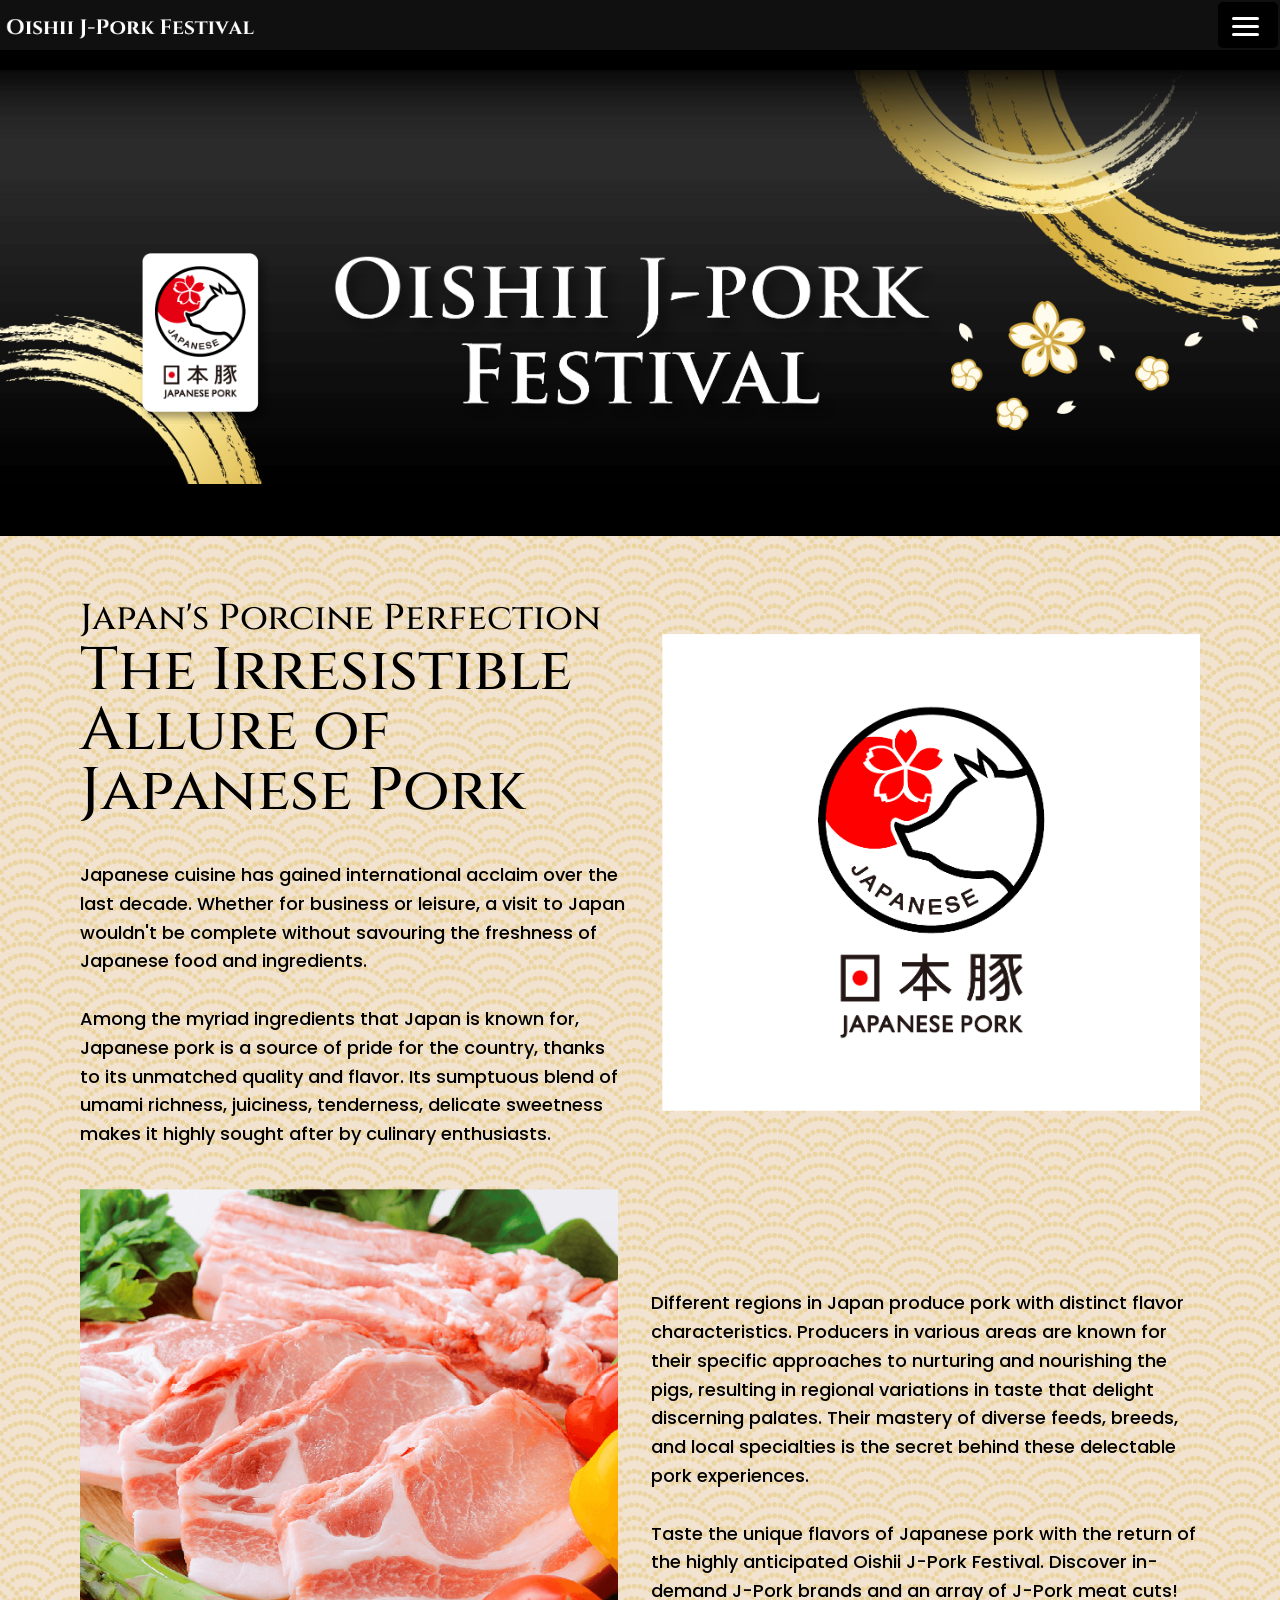
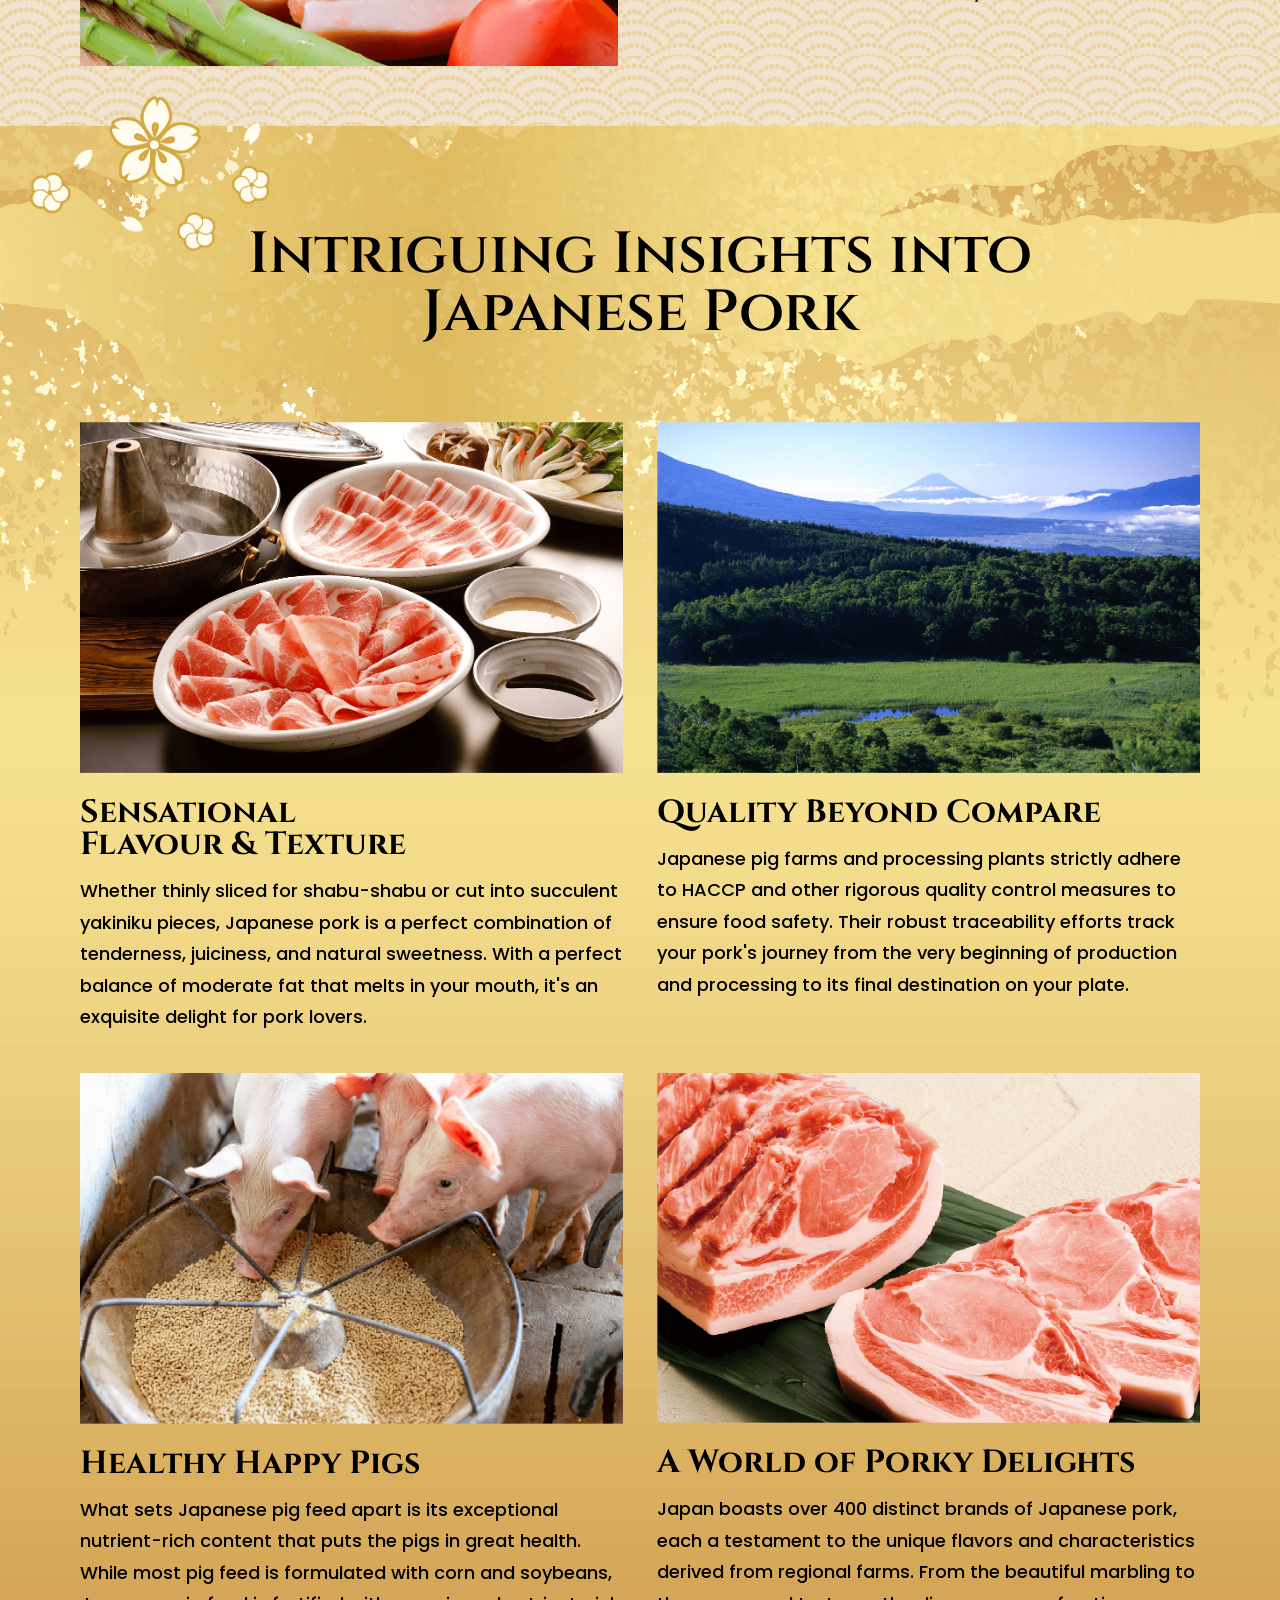
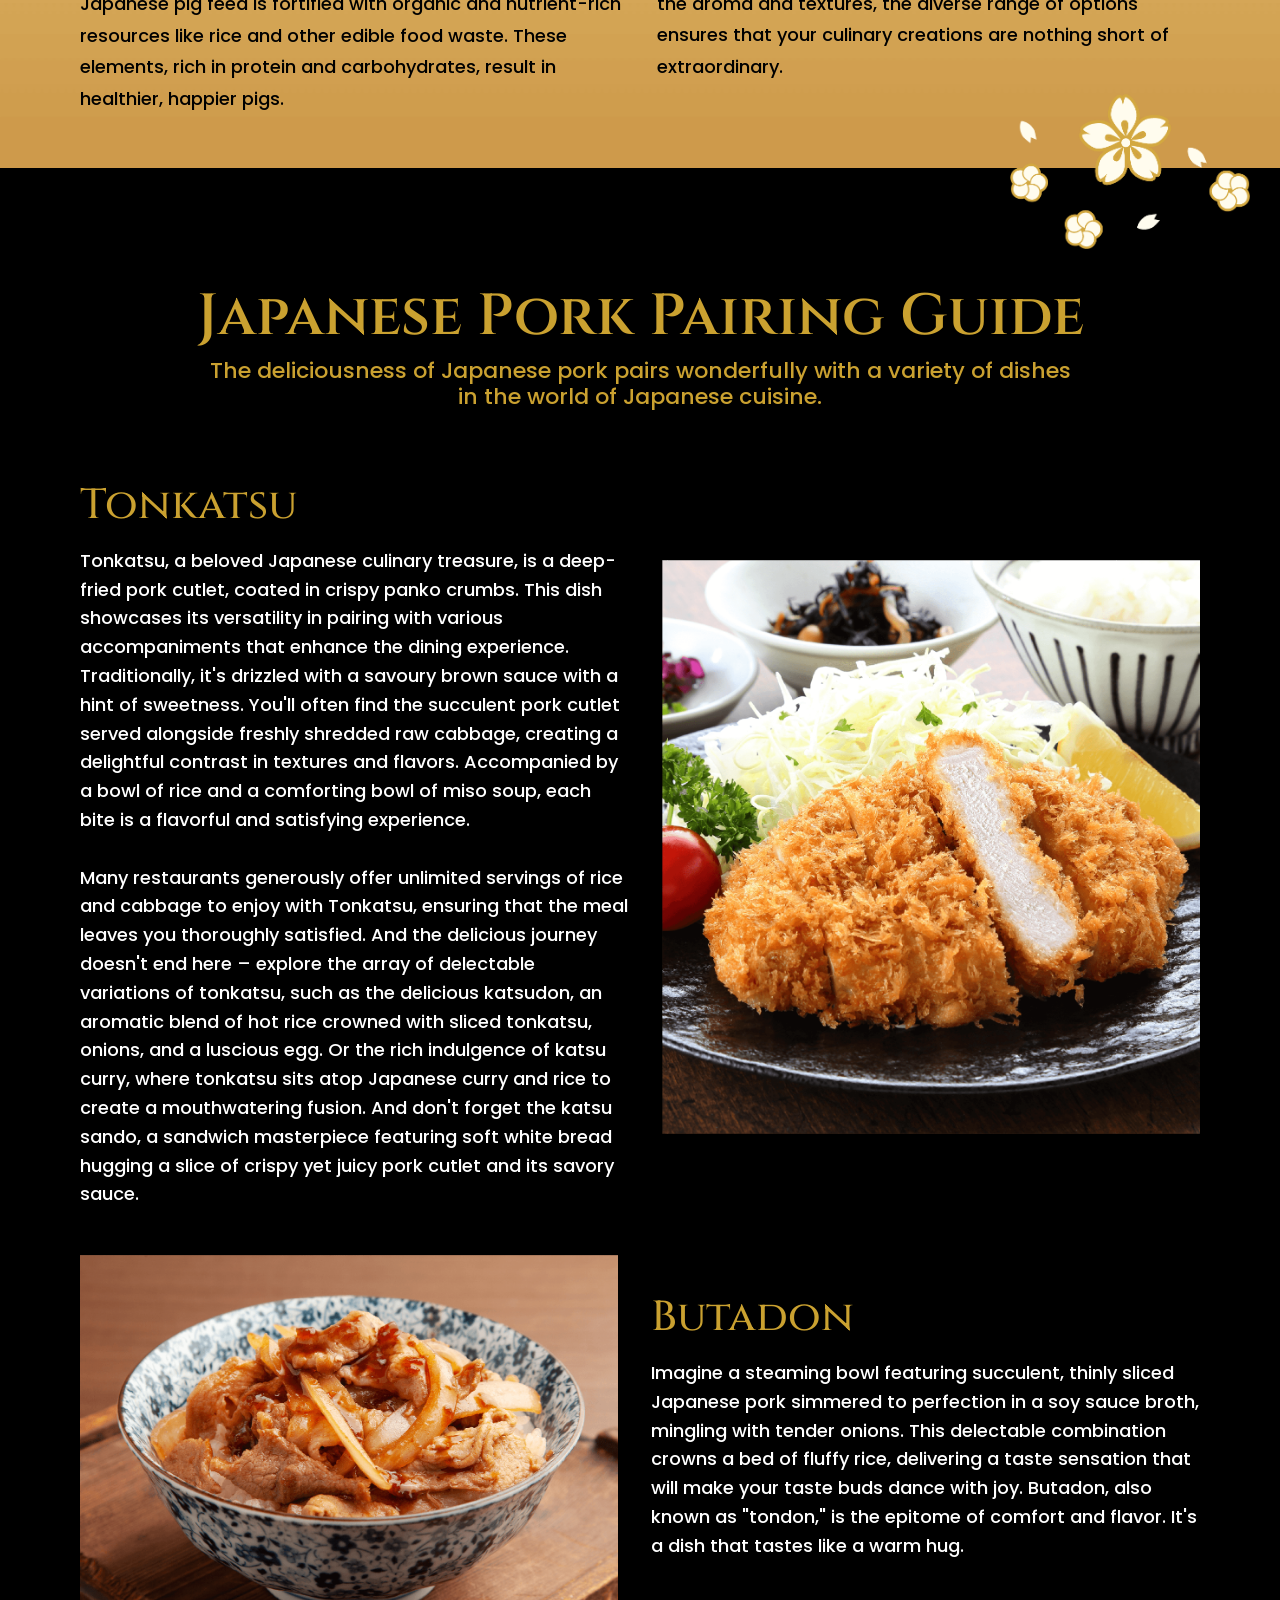
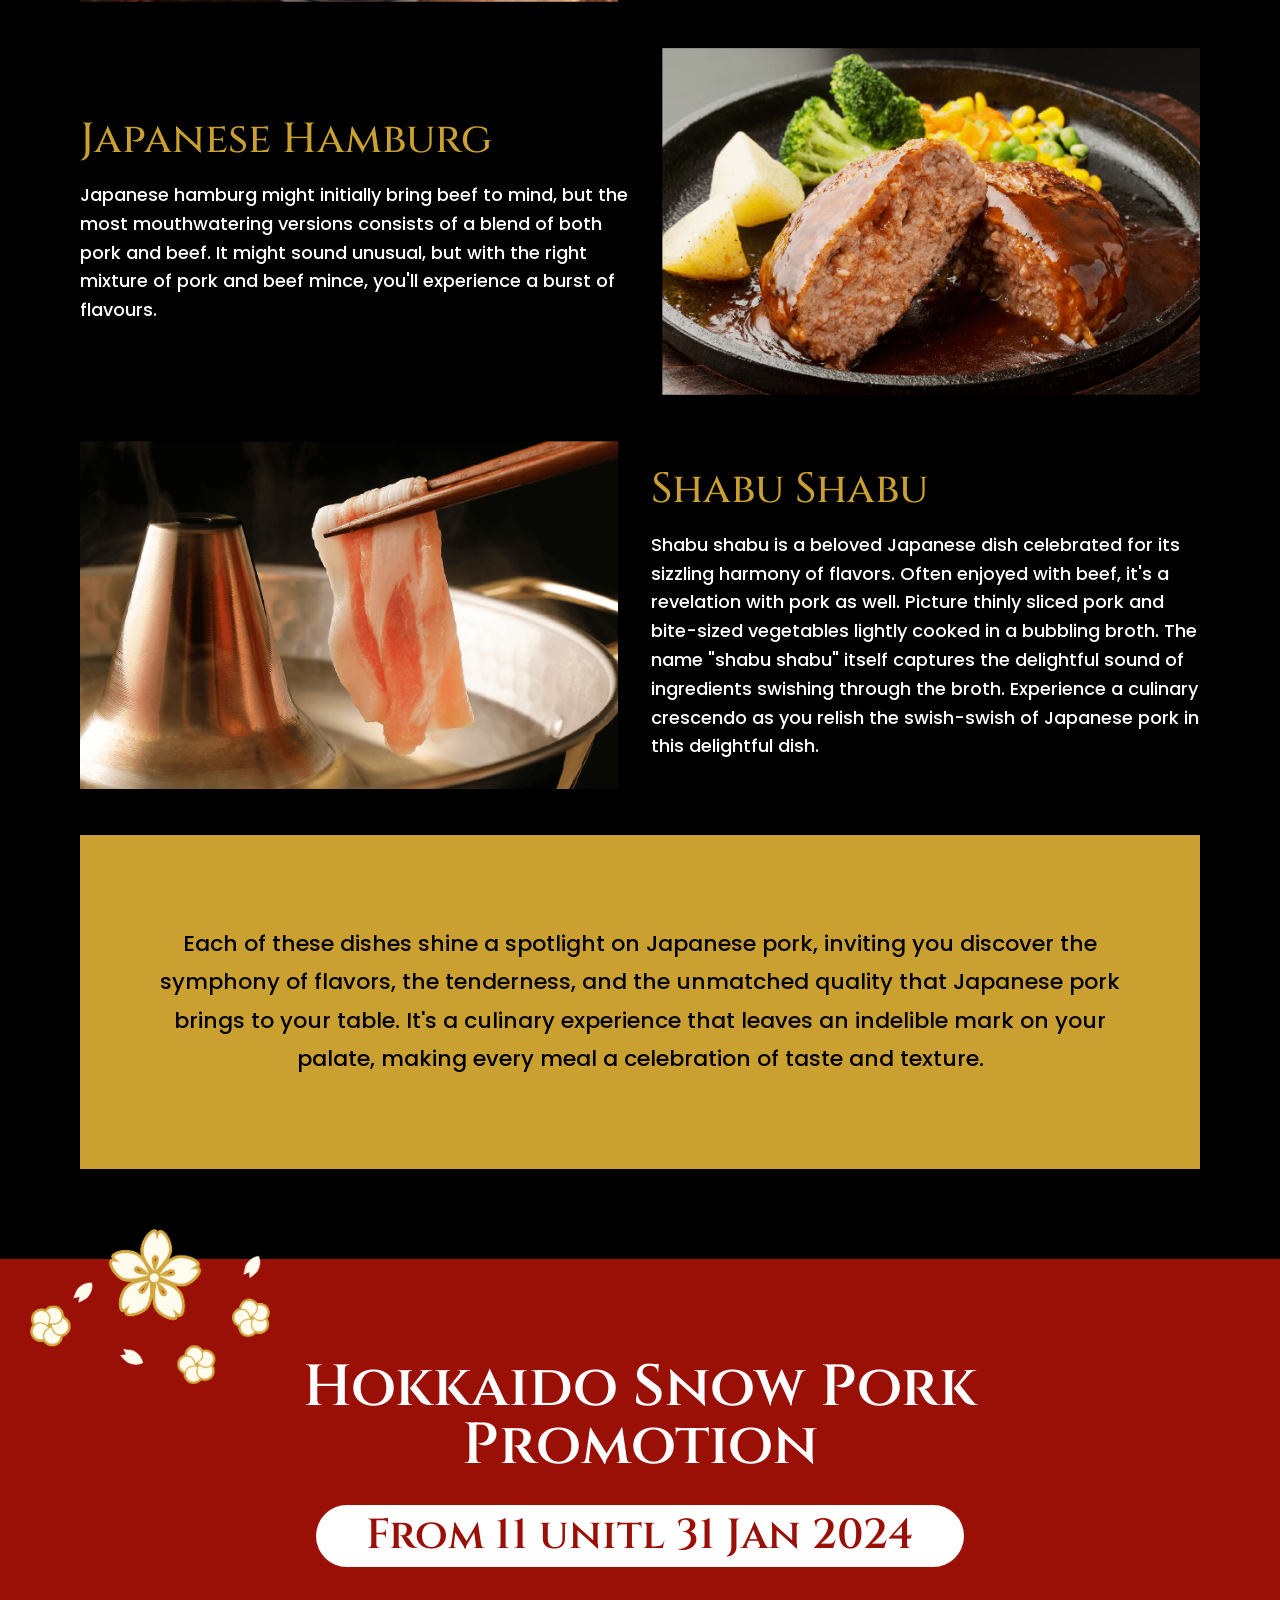
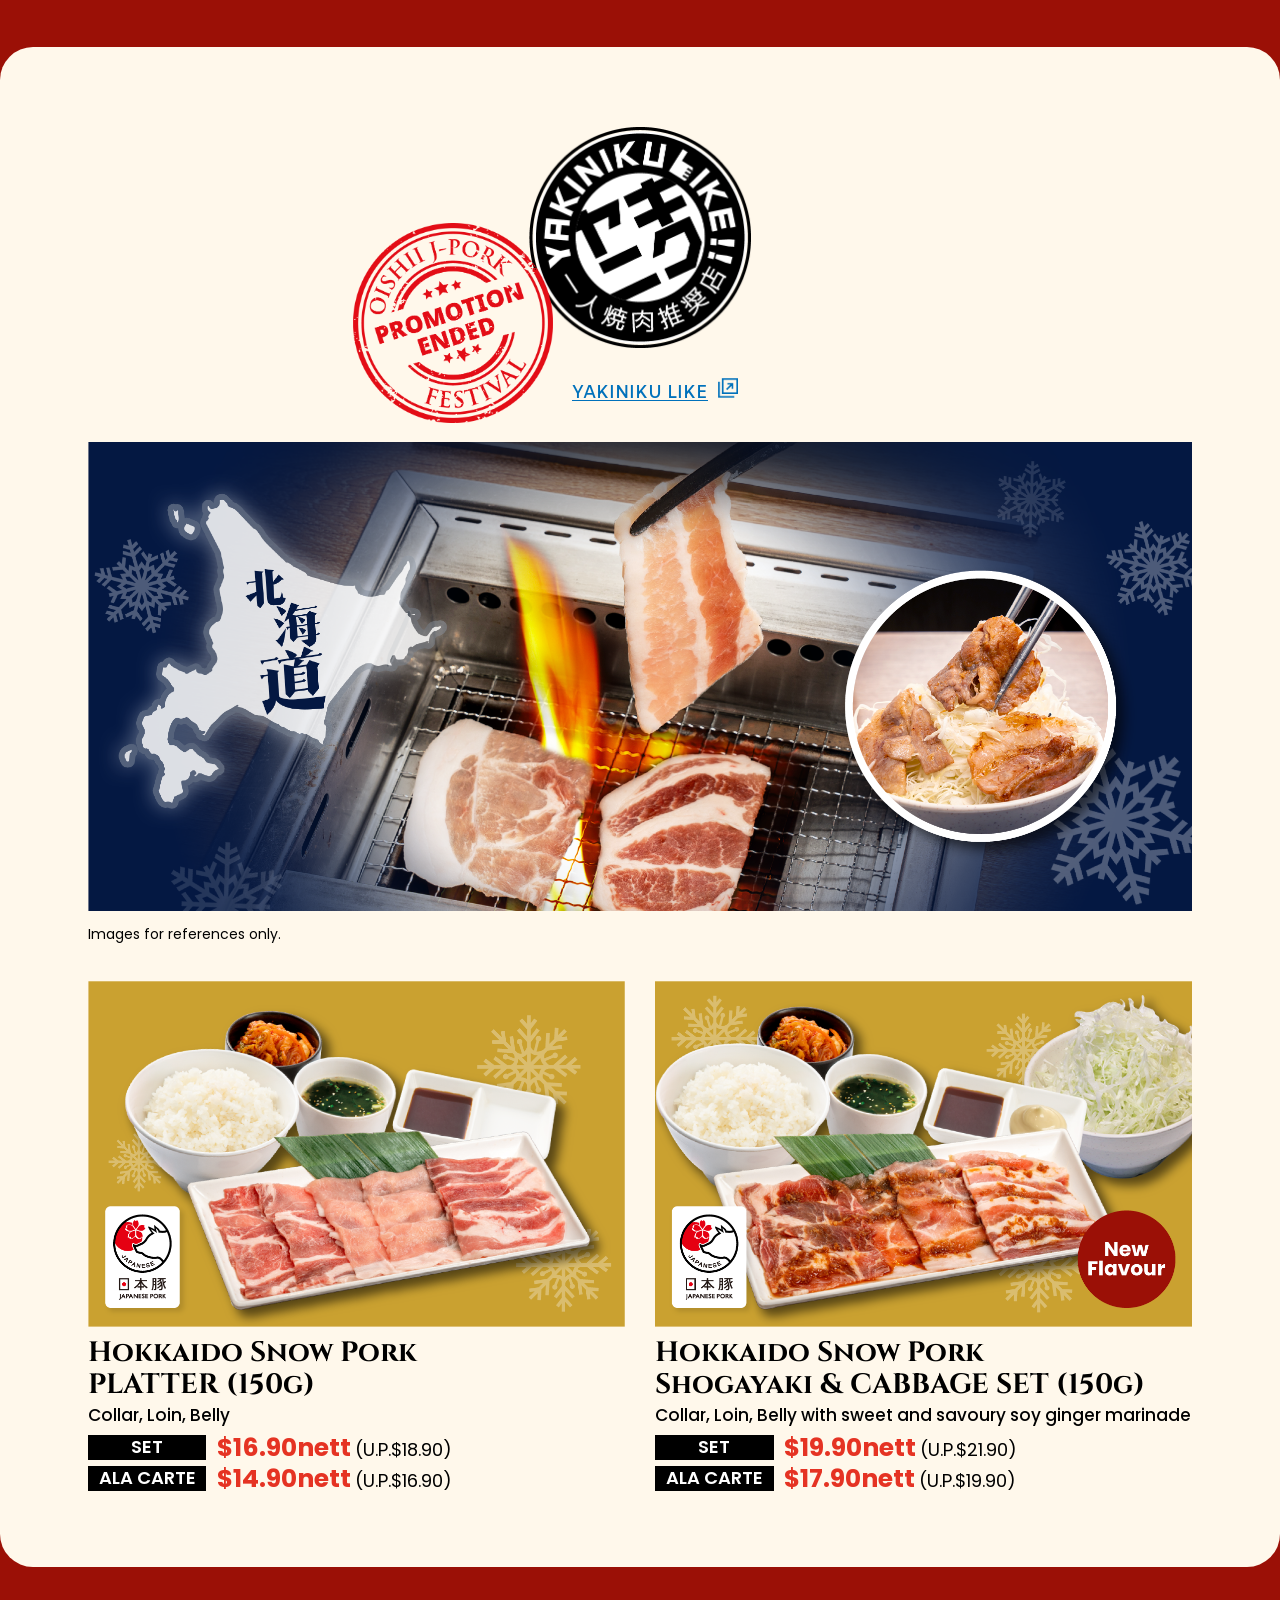
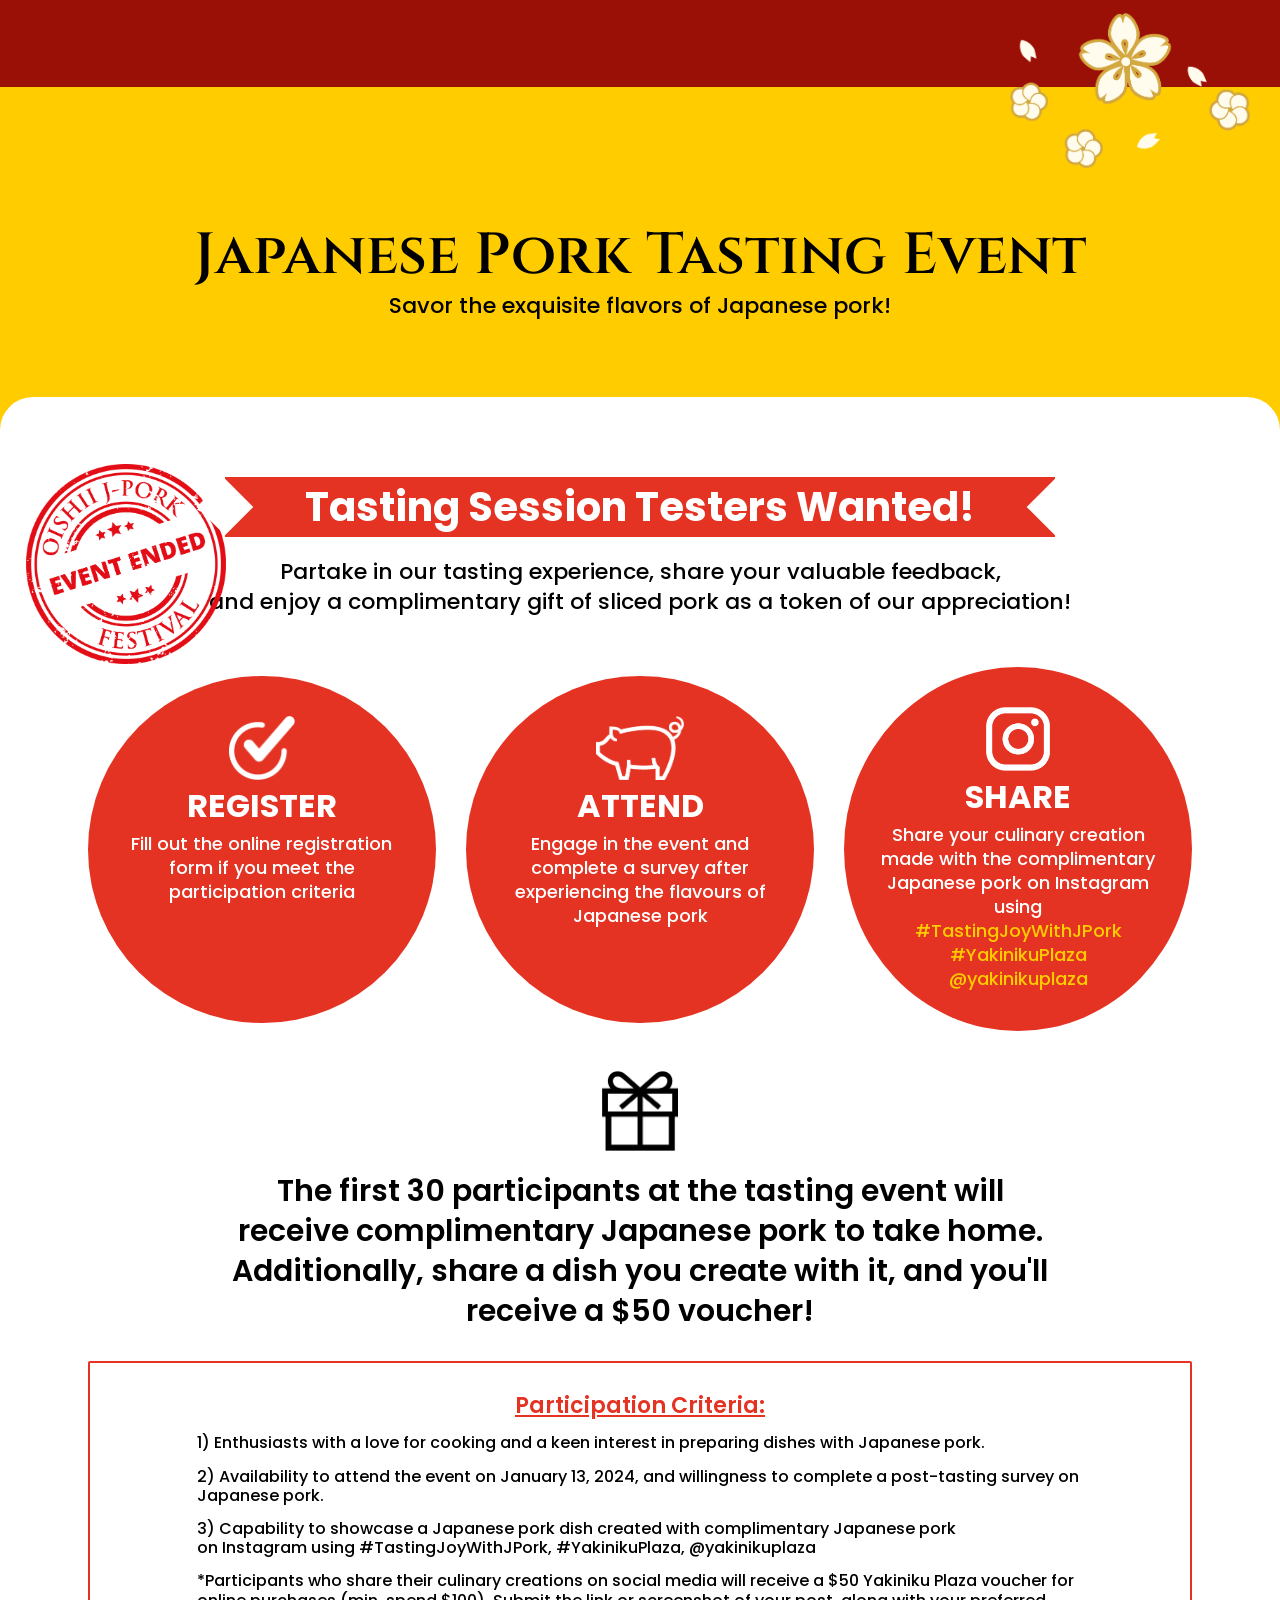
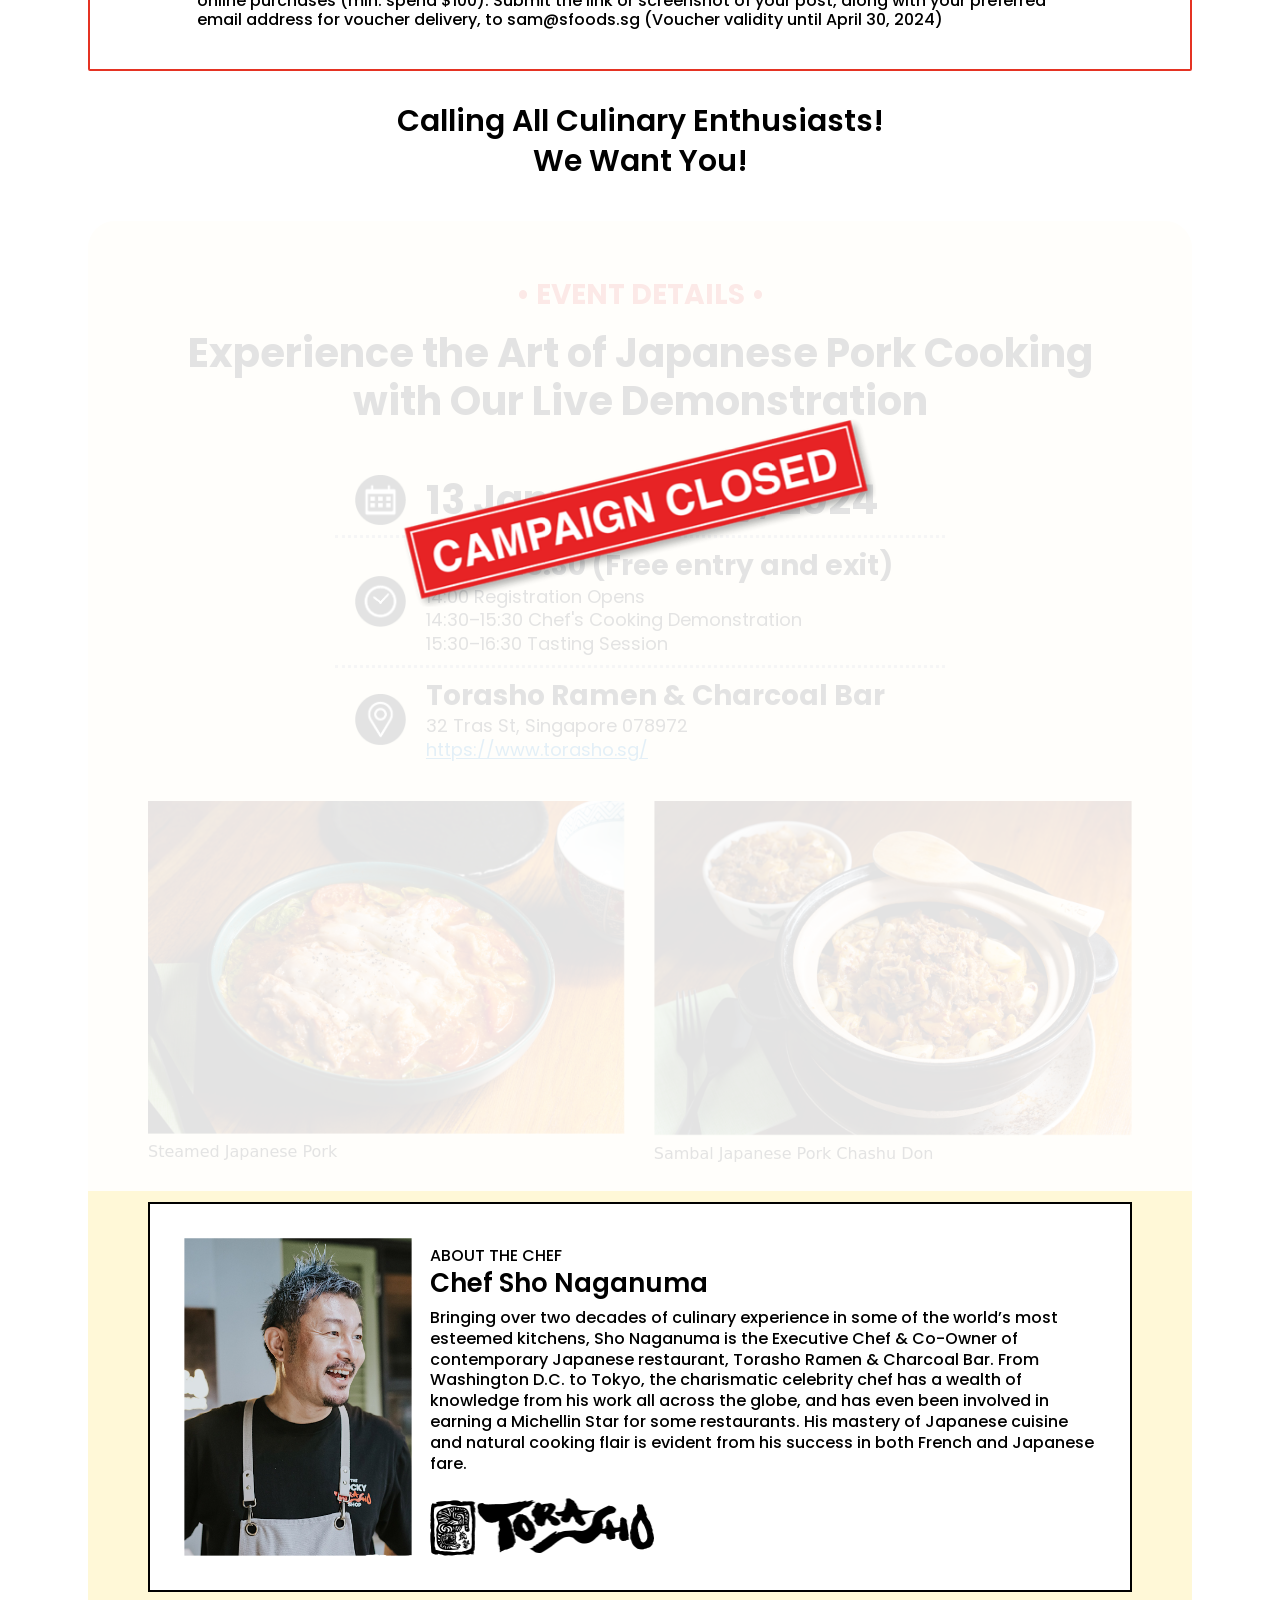
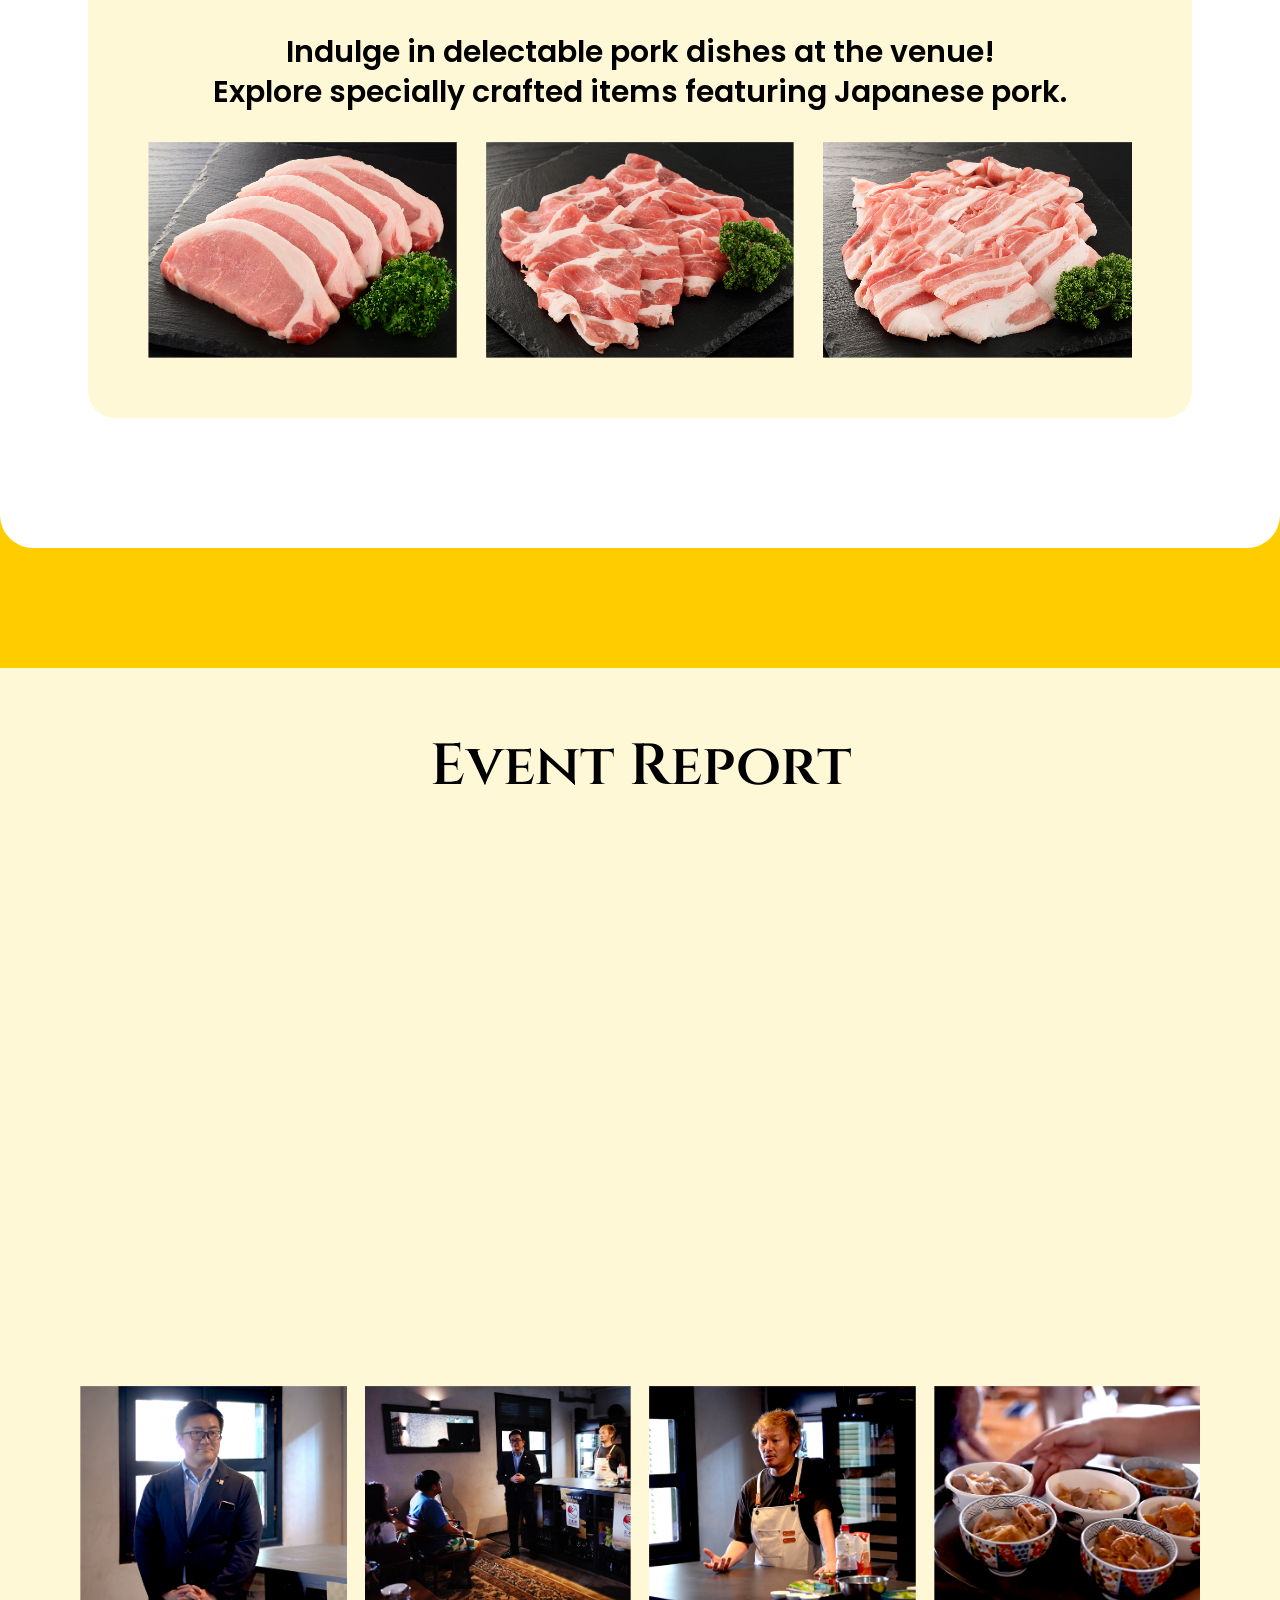
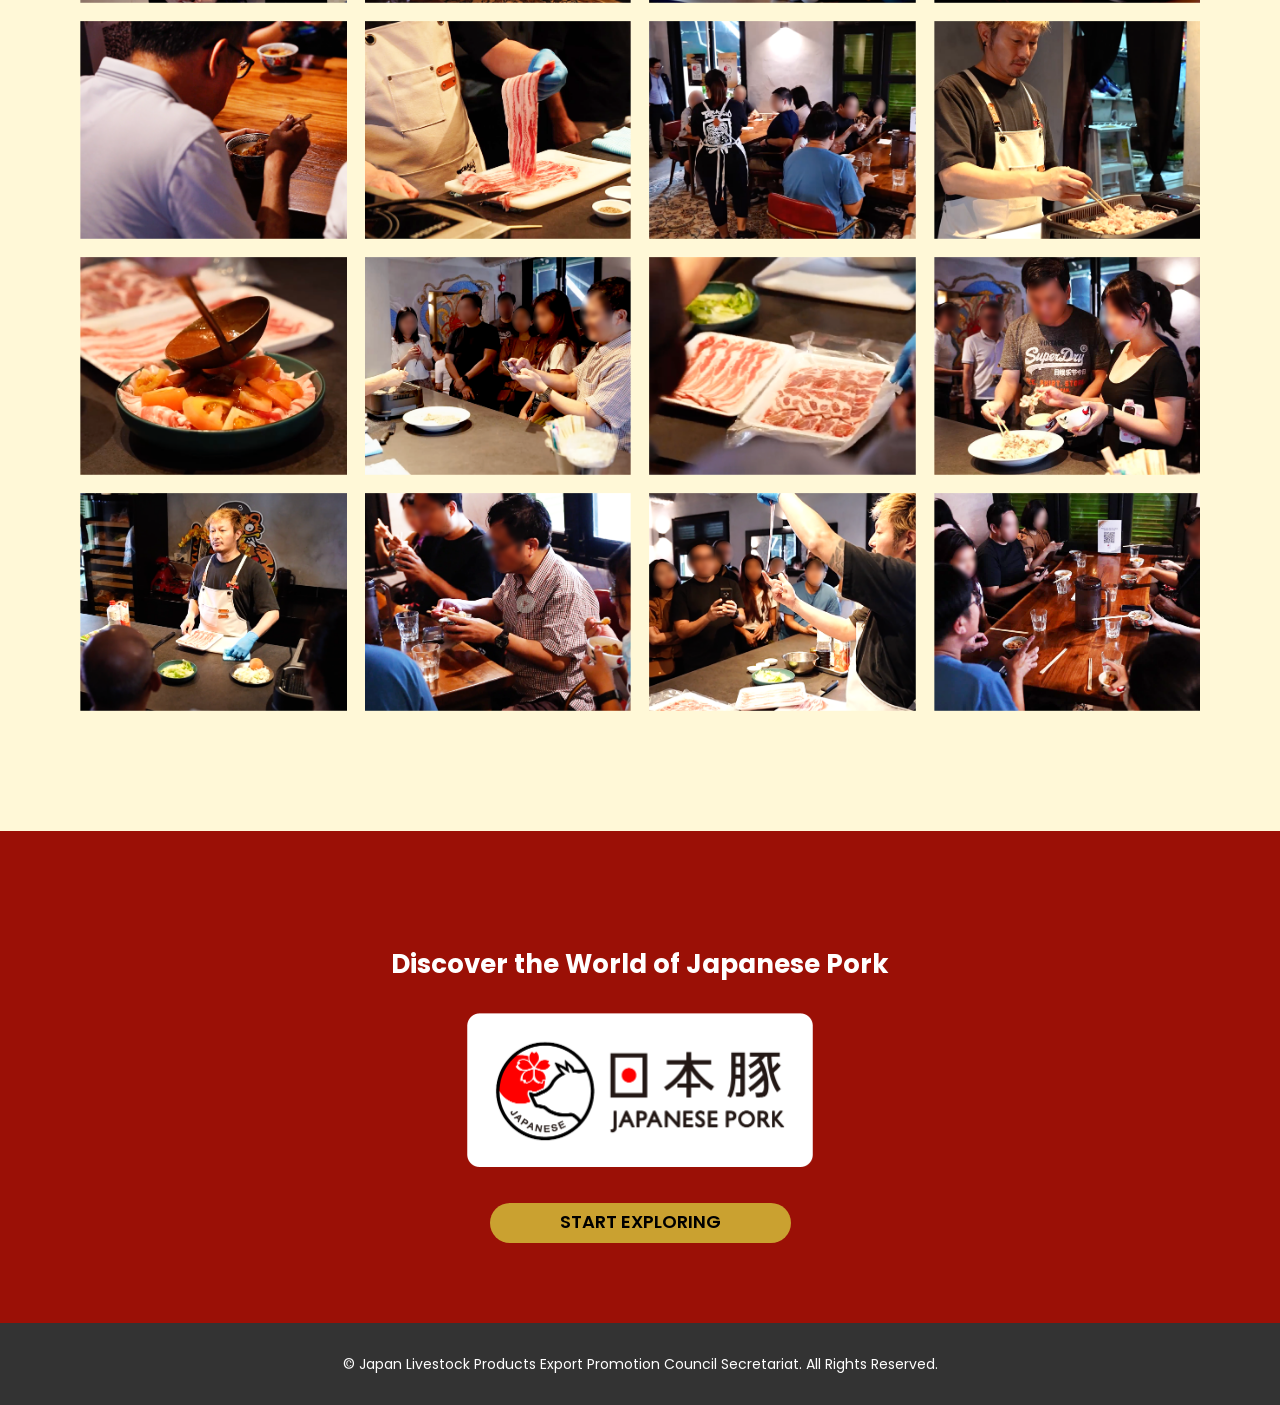
==== commit 38a0a0b1: "event" ====
--- a/src/index.html
+++ b/src/index.html
@@ -1,319 +1,353 @@
 <!DOCTYPE html>
 <html lang="ja">
+    <head>
+        <meta charset="UTF-8" />
+        <meta name="viewport" content="width=device-width, initial-scale=1.0" />
+        <title>Oishii J-Pork Festival</title>
+        <meta name="description" content="Japanese cuisine has gained international acclaim over the last decade. Whether for business or leisure, a visit to Japan wouldn't be complete without savouring the freshness of Japanese food and ingredients." />
+        <meta name="keywords" content="Oishii J-Pork Festival,日本豚,日本豚肉," />
+        <meta property="og:url" content="https://www.promojp-sg.com/jpork2023/" />
+        <meta property="og:type" content="website" />
+        <meta property="og:title" content="Oishii J-Pork Festival" />
+        <meta property="og:description" content="Japanese cuisine has gained international acclaim over the last decade. Whether for business or leisure, a visit to Japan wouldn't be complete without savouring the freshness of Japanese food and ingredients." />
+        <meta property="og:site_name" content="Oishii J-Pork Festival" />
+        <meta property="og:image" content="https://www.promojp-sg.com/jpork2023/assets/images/opg.png" />
+        <link rel="icon" href="assets/images/favicon.jpg" />
+        <link rel="stylesheet" href="assets/css/reset.css" />
+        <link rel="stylesheet" href="assets/css/style.css" />
+        <script src="https://ajax.googleapis.com/ajax/libs/jquery/3.7.0/jquery.min.js"></script>
+    </head>
 
-<head>
-    <meta charset="UTF-8">
-    <meta name="viewport" content="width=device-width, initial-scale=1.0">
-    <title>Oishii J-Pork Festival</title>
-    <meta name="description" content="Japanese cuisine has gained international acclaim over the last decade. Whether for business or leisure, a visit to Japan wouldn't be complete without savouring the freshness of Japanese food and ingredients.">
-    <meta name="keywords" content="Oishii J-Pork Festival,日本豚,日本豚肉,">
-    <meta property="og:url" content="https://www.promojp-sg.com/jpork2023/" />
-    <meta property="og:type" content="website" />
-    <meta property="og:title" content="Oishii J-Pork Festival" />
-    <meta property="og:description" content="Japanese cuisine has gained international acclaim over the last decade. Whether for business or leisure, a visit to Japan wouldn't be complete without savouring the freshness of Japanese food and ingredients." />
-    <meta property="og:site_name" content="Oishii J-Pork Festival" />
-    <meta property="og:image" content="https://www.promojp-sg.com/jpork2023/assets/images/opg.png" />
-    <link rel="icon" href="assets/images/favicon.jpg">
-    <link rel="stylesheet" href="assets/css/reset.css">
-    <link rel="stylesheet" href="assets/css/style.css">
-    <script src="https://ajax.googleapis.com/ajax/libs/jquery/3.7.0/jquery.min.js"></script>
-
-
-</head>
-
-<body>
-    <div id="fb-root"></div>
-    <script async defer crossorigin="anonymous" src="https://connect.facebook.net/ja_JP/sdk.js#xfbml=1&version=v18.0" nonce="43ATUr5b"></script>
-    <header>
-        <div class="header__inner">
-            <img class="header__inner__logo" src="assets/images/logo-white.png" alt="Oishii J-pork Festical logo">
-            <nav class="header__inner__navi">
-                <a class="header__inner__navi--item" href="#point">J-Pork Journey</a>
-                <a class="header__inner__navi--item" href="#menu">Culinary Complements</a>
-                <a class="header__inner__navi--item" href="#activities">Promos</a>
-                <a class="header__inner__navi--item" href="#event">Event</a>
-            </nav>
-        </div>
-    </header>
-    <section class="firstview">
-        <h1 class="firstview__title"><img src="assets/images/fv-title.png" alt="Oishii J-Pork Festival"></h1>
-    </section>
-    <section class="intro">
-        <div class="intro__block">
-            <div class="intro__block__content">
-                <h2 class="intro__block__content__title"><span>Japan's Porcine Perfection</span>The Irresistible<br>Allure of<br>Japanese Pork</h2>
-                <p class="intro__block__content__detail">Japanese cuisine has gained international acclaim over the last decade. Whether for business or leisure, a visit to Japan wouldn't be complete without savouring the freshness of Japanese food and ingredients.
-                    <br><br>
-                    Among the myriad ingredients that Japan is known for, Japanese pork is a source of pride for the country, thanks to its unmatched quality and flavor. Its sumptuous blend of umami richness, juiciness, tenderness, delicate sweetness makes it highly sought after by culinary enthusiasts.</p>
-            </div>
-            <div class="intro__block__img">
-                <img src="assets/images/intro-img1.png" alt="">
-            </div>
-        </div>
-        <div class="intro__block">
-            <div class="intro__block__content">
-                <p class="intro__block__content__detail">Different regions in Japan produce pork with distinct flavor characteristics. Producers in various areas are known for their specific approaches to nurturing and nourishing the pigs, resulting in regional variations in taste that delight discerning palates. Their mastery of diverse feeds, breeds, and local specialties is the secret behind these delectable pork experiences.
-                    <br><br>
-                    Taste the unique flavors of Japanese pork with the return of the highly anticipated Oishii J-Pork Festival. Discover in-demand J-Pork brands and an array of J-Pork meat cuts!</p>
-            </div>
-            <div class="intro__block__img">
-                <img src="assets/images/intro-img2.png" alt="">
-            </div>
-        </div>
-    </section>
-    <section class="points" id="point">
-        <h2 class="points__title section--title">Intriguing Insights into<br>Japanese Pork</h2>
-        <div class="points__inner">
-            <div class="points__inner__block">
-                <div class="points__inner__block__img"><img src="assets/images/points-img1.png" alt="Sensational Flavour & Texture"></div>
-                <div class="points__inner__block__content">
-                    <h3 class="points__inner__block__content__title">Sensational Flavour & Texture</h3>
-                    <p class="points__inner__block__content__detail">Whether thinly sliced for shabu-shabu or cut into succulent yakiniku pieces, Japanese pork is a perfect combination of tenderness, juiciness, and natural sweetness. With a perfect balance of moderate fat that melts in your mouth, it's an exquisite delight for pork lovers.</p>
-                </div>
-            </div>
-            <div class="points__inner__block">
-                <div class="points__inner__block__img"><img src="assets/images/points-img2.png" alt="Quality Beyond Compare"></div>
-                <div class="points__inner__block__content">
-                    <h3 class="points__inner__block__content__title">Quality Beyond Compare</h3>
-                    <p class="points__inner__block__content__detail">Japanese pig farms and processing plants strictly adhere to HACCP and other rigorous quality control measures to ensure food safety. Their robust traceability efforts track your pork's journey from the very beginning of production and processing to its final destination on your plate.</p>
-                </div>
-            </div>
-            <div class="points__inner__block">
-                <div class="points__inner__block__img"><img src="assets/images/points-img3.png" alt="Healthy Happy Pigs"></div>
-                <div class="points__inner__block__content">
-                    <h3 class="points__inner__block__content__title">Healthy Happy Pigs</h3>
-                    <p class="points__inner__block__content__detail">What sets Japanese pig feed apart is its exceptional nutrient-rich content that puts the pigs in great health. While most pig feed is formulated with corn and soybeans, Japanese pig feed is fortified with organic and nutrient-rich resources like rice and other edible food waste. These elements, rich in protein and carbohydrates, result in healthier, happier pigs.</p>
-                </div>
-            </div>
-            <div class="points__inner__block">
-                <div class="points__inner__block__img"><img src="assets/images/points-img4.png" alt="A World of Porky Delights"></div>
-                <div class="points__inner__block__content">
-                    <h3 class="points__inner__block__content__title">A World of Porky Delights</h3>
-                    <p class="points__inner__block__content__detail">Japan boasts over 400 distinct brands of Japanese pork, each a testament to the unique flavors and characteristics derived from regional farms. From the beautiful marbling to the aroma and textures, the diverse range of options ensures that your culinary creations are nothing short of extraordinary.</p>
-                </div>
-            </div>
-        </div>
-    </section>
-    <section class="menu" id="menu">
-        <h2 class="menu__title section--title">Japanese Pork Pairing Guide</h2>
-        <p class="menu__subtitle">The deliciousness of Japanese pork pairs wonderfully with a variety of dishes<br class="d-pc"> in the world of Japanese cuisine.</p>
-        <div class="menu__block">
-            <div class="menu__block__content">
-                <h3 class="menu__block__content__title">Tonkatsu</h3>
-                <p class="menu__block__content__detail">Tonkatsu, a beloved Japanese culinary treasure, is a deep-fried pork cutlet, coated in crispy panko crumbs. This dish showcases its versatility in pairing with various accompaniments that enhance the dining experience. Traditionally, it's drizzled with a savoury brown sauce with a hint of sweetness. You'll often find the succulent pork cutlet served alongside freshly shredded raw cabbage, creating a delightful contrast in textures and flavors. Accompanied by a bowl of rice and a comforting bowl of miso soup, each bite is a flavorful and satisfying experience.
-                    <br><br>
-                    Many restaurants generously offer unlimited servings of rice and cabbage to enjoy with Tonkatsu, ensuring that the meal leaves you thoroughly satisfied. And the delicious journey doesn't end here – explore the array of delectable variations of tonkatsu, such as the delicious katsudon, an aromatic blend of hot rice crowned with sliced tonkatsu, onions, and a luscious egg. Or the rich indulgence of katsu curry, where tonkatsu sits atop Japanese curry and rice to create a mouthwatering fusion. And don't forget the katsu sando, a sandwich masterpiece featuring soft white bread hugging a slice of crispy yet juicy pork cutlet and its savory sauce.</p>
-            </div>
-            <div class="menu__block__img">
-                <img src="assets/images/menu-img1.png" alt="Tonkatsu">
-            </div>
-        </div>
-        <div class="menu__block">
-            <div class="menu__block__content">
-                <h3 class="menu__block__content__title">Butadon</h3>
-                <p class="menu__block__content__detail">Imagine a steaming bowl featuring succulent, thinly sliced Japanese pork simmered to perfection in a soy sauce broth, mingling with tender onions. This delectable combination crowns a bed of fluffy rice, delivering a taste sensation that will make your taste buds dance with joy. Butadon, also known as "tondon," is the epitome of comfort and flavor. It's a dish that tastes like a warm hug.</p>
-            </div>
-            <div class="menu__block__img">
-                <img src="assets/images/menu-img2.png" alt="Butadon">
-            </div>
-        </div>
-        <div class="menu__block">
-            <div class="menu__block__content">
-                <h3 class="menu__block__content__title">Japanese Hamburg</h3>
-                <p class="menu__block__content__detail">Japanese hamburg might initially bring beef to mind, but the most mouthwatering versions consists of a blend of both pork and beef. It might sound unusual, but with the right mixture of pork and beef mince, you'll experience a burst of flavours. </p>
-            </div>
-            <div class="menu__block__img">
-                <img src="assets/images/menu-img3.png" alt="Japanese Hamburg">
-            </div>
-        </div>
-        <div class="menu__block">
-            <div class="menu__block__content">
-                <h3 class="menu__block__content__title">Shabu Shabu</h3>
-                <p class="menu__block__content__detail">Shabu shabu is a beloved Japanese dish celebrated for its sizzling harmony of flavors. Often enjoyed with beef, it's a revelation with pork as well. Picture thinly sliced pork and bite-sized vegetables lightly cooked in a bubbling broth. The name "shabu shabu" itself captures the delightful sound of ingredients swishing through the broth. Experience a culinary crescendo as you relish the swish-swish of Japanese pork in this delightful dish.</p>
-            </div>
-            <div class="menu__block__img">
-                <img src="assets/images/menu-img4.png" alt="Shabu Shabu">
-            </div>
-        </div>
-        <div class="menu__banner">
-            <p class="menu__banner__content">Each of these dishes shine a spotlight on Japanese pork, inviting you discover the symphony of flavors, the tenderness, and the unmatched quality that Japanese pork brings to your table. It's a culinary experience that leaves an indelible mark on your palate, making every meal a celebration of taste and texture.</p>
-        </div>
-    </section>
-    <section class="activities" id="activities">
-        <h2 class="activities__title section--title">Hokkaido Snow Pork<br>Promotion</h2>
-        <p class="activities__date">From 11 unitl 31 Jan 2024</p>
-        <div class=" activities__inner">
-            <div class="yakiniku-like">
-                <img class="yakiniku-like__logo " src="assets/images/like-logo.png" alt="Hungry Monkey Logo">
-                <a class="yakiniku-like__link a-link" href="https://www.facebook.com/yakinikulikesg/" target="_blank">YAKINIKU LIKE</a>
-                <img class="promotion-ended" src="assets/images/SG-Promotion-Ended.png" alt="">
-                <div class="yakiniku-like__inner">
-                    <div class="yakiniku-like__inner__block">
-                        <img class="yakiniku-like__inner__block__img " src="assets/images/yakiniku-like-menu-img1.png" alt="">
-                        <p class="yakiniku-like__inner__block__caption">Images for references only.</p>
-                    </div>
-                    <div class="yakiniku-like__inner__block">
-                        <img class="yakiniku-like__inner__block__img " src="assets/images/yakiniku-like-menu-img2.png" alt="">
-                        <h3 class="yakiniku-like__inner__block__title">Hokkaido Snow Pork
-                            <br>PLATTER (150g)</h3>
-                        <p class="yakiniku-like__inner__block__detail">Collar, Loin, Belly</p>
-                        <div class="yakiniku-like__inner__block__price">
-                            <p class="yakiniku-like__inner__block__price__item">SET</p>
-                            <p class="yakiniku-like__inner__block__price__cost">$16.90nett<span>(U.P.$18.90)</span></p>
-                        </div>
-                        <div class="yakiniku-like__inner__block__price">
-                            <p class="yakiniku-like__inner__block__price__item">ALA CARTE</p>
-                            <p class="yakiniku-like__inner__block__price__cost">$14.90nett<span>(U.P.$16.90)</span></p>
-                        </div>
-                    </div>
-                    <div class="yakiniku-like__inner__block">
-                        <img class="yakiniku-like__inner__block__img " src="assets/images/yakiniku-like-menu-img3.png" alt="">
-                        <h3 class="yakiniku-like__inner__block__title">Hokkaido Snow Pork
-                            <br>Shogayaki & CABBAGE SET (150g)</h3>
-                        <p class="yakiniku-like__inner__block__detail">Collar, Loin, Belly with sweet and savoury soy ginger marinade</p>
-                        <div class="yakiniku-like__inner__block__price">
-                            <p class="yakiniku-like__inner__block__price__item">SET</p>
-                            <p class="yakiniku-like__inner__block__price__cost">$19.90nett<span>(U.P.$21.90)</span></p>
-                        </div>
-                        <div class="yakiniku-like__inner__block__price">
-                            <p class="yakiniku-like__inner__block__price__item">ALA CARTE</p>
-                            <p class="yakiniku-like__inner__block__price__cost">$17.90nett<span>(U.P.$19.90)</span></p>
-                        </div>
-                    </div>
-                </div>
-            </div>
-        </div>
-    </section>
-    <section class="event" id="event">
-        <p class="event__subtitle">Savor the exquisite flavors of Japanese pork!</p>
-        <h2 class="section--title event__title">Japanese Pork Tasting Event</h2>
-        <div class="event__inner">
-            <img class="promotion-ended" src="assets/images/SG-Event-Ended.png" alt="">
-            <p class="event__inner__title">Tasting Session Testers Wanted!</p>
-            <p class="event__inner__subtitle">Partake in our tasting experience, share your valuable feedback,<br>and enjoy a complimentary gift of sliced pork as a token of our appreciation!</p>
-            <div class="event__inner__batch">
-                <div class="event__inner__batch__block">
-                    <img class="event__inner__batch__block__icon" src="assets/images/event-batch1.png">
-                    <p class="event__inner__batch__block__title">REGISTER</p>
-                    <p class="event__inner__batch__block__detail">Fill out the online registration
-                        form if you meet the participation criteria</p>
-                </div>
-                <div class="event__inner__batch__block">
-                    <img class="event__inner__batch__block__icon" src="assets/images/event-batch2.png">
-                    <p class="event__inner__batch__block__title">ATTEND</p>
-                    <p class="event__inner__batch__block__detail">Engage in the event and complete a survey after experiencing the flavours of Japanese pork</p>
-                </div>
-                <div class="event__inner__batch__block">
-                    <img class="event__inner__batch__block__icon" src="assets/images/event-batch3.png">
-                    <p class="event__inner__batch__block__title">SHARE</p>
-                    <p class="event__inner__batch__block__detail">Share your culinary creation made with the complimentary Japanese pork on Instagram using<br><span>#TastingJoyWithJPork <br>#YakinikuPlaza<br>@yakinikuplaza</span></p>
-                </div>
-            </div>
-            <img class="event__inner__introicon" src="assets/images/event-intro-icon.png" alt="">
-            <p class="event__inner__intro">The first 30 participants at the tasting event will receive complimentary Japanese pork to take home. Additionally, share a dish you create with it,
-                and you'll receive a $50 voucher!</p>
-            <div class="event__inner__criteria">
-                <p class="event__inner__criteria__title">Participation Criteria:</p>
-                <ul class="event__inner__criteria__list">
-                    <li class="event__inner__criteria__list-item">1) Enthusiasts with a love for cooking and a keen interest in preparing dishes with Japanese pork.</li>
-                    <li class="event__inner__criteria__list-item">2) Availability to attend the event on January 13, 2024, and willingness to complete a post-tasting survey on Japanese pork.</li>
-                    <li class="event__inner__criteria__list-item">3) Capability to showcase a Japanese pork dish created with complimentary Japanese pork<br>on Instagram using #TastingJoyWithJPork, #YakinikuPlaza, @yakinikuplaza</li>
-                    <li class="event__inner__criteria__list-item">*Participants who share their culinary creations on social media will receive a $50 Yakiniku Plaza voucher for online purchases (min. spend $100). Submit the link or screenshot of your post, along with your preferred email address for voucher delivery, to sam@sfoods.sg (Voucher validity until April 30, 2024)</li>
-                </ul>
-            </div>
-            <p class="event__inner__intro">Calling All Culinary Enthusiasts!<br>We Want You!</p>
-            <!-- <a class="event__inner__joinbtn" href="https://forms.gle/ctcHqLMUR5UW7SjR6" target="_blank">JOIN NOW ></a> -->
-            <div class="event__inner__event-detail">
-                <p class="event__inner__event-detail__subtitle">• EVENT DETAILS •</p>
-                <h2 class="event__inner__event-detail__title">Experience the Art of Japanese Pork Cooking<br>with Our Live Demonstration</h2>
-                <div class="event__inner__event-detail__schedule">
-                    <div class="event__inner__event-detail__schedule__row">
-                        <img src="assets/images/date-icon.png" alt="">
-                        <p class="event__inner__event-detail__schedule__date">13 January<br class="d-sp"> (Sat), 2024</p>
-                    </div>
-                    <p class="event__inner__event-detail__schedule__line"></p>
-                    <div class="event__inner__event-detail__schedule__row">
-                        <img src="assets/images/hour-icon.png" alt="">
-                        <p class="event__inner__event-detail__schedule__hour">
-                            14:00-16:30<br class="d-sp"> (Free entry and exit)
-                            <span>14:00 Registration Opens<br>
-                                14:30–15:30 Chef's Cooking Demonstration<br>
-                                15:30–16:30 Tasting Session</span>
+    <body>
+        <div id="fb-root"></div>
+        <script async defer crossorigin="anonymous" src="https://connect.facebook.net/ja_JP/sdk.js#xfbml=1&version=v18.0" nonce="43ATUr5b"></script>
+        <header>
+            <div class="header__inner">
+                <img class="header__inner__logo" src="assets/images/logo-white.png" alt="Oishii J-pork Festical logo" />
+                <nav class="header__inner__navi">
+                    <a class="header__inner__navi--item" href="#point">J-Pork Journey</a>
+                    <a class="header__inner__navi--item" href="#menu">Culinary Complements</a>
+                    <a class="header__inner__navi--item" href="#activities">Promos</a>
+                    <a class="header__inner__navi--item" href="#event">Event</a>
+                    <a class="header__inner__navi--item" href="#report ">Event Report</a>
+                </nav>
+            </div>
+        </header>
+        <section class="firstview">
+            <h1 class="firstview__title"><img src="assets/images/fv-title.png" alt="Oishii J-Pork Festival" /></h1>
+        </section>
+        <section class="intro">
+            <div class="intro__block">
+                <div class="intro__block__content">
+                    <h2 class="intro__block__content__title"><span>Japan's Porcine Perfection</span>The Irresistible<br />Allure of<br />Japanese Pork</h2>
+                    <p class="intro__block__content__detail">
+                        Japanese cuisine has gained international acclaim over the last decade. Whether for business or leisure, a visit to Japan wouldn't be complete without savouring the freshness of Japanese food and ingredients. <br /><br />
+                        Among the myriad ingredients that Japan is known for, Japanese pork is a source of pride for the country, thanks to its unmatched quality and flavor. Its sumptuous blend of umami richness, juiciness, tenderness, delicate sweetness makes it highly sought after by culinary enthusiasts.
+                    </p>
+                </div>
+                <div class="intro__block__img">
+                    <img src="assets/images/intro-img1.png" alt="" />
+                </div>
+            </div>
+            <div class="intro__block">
+                <div class="intro__block__content">
+                    <p class="intro__block__content__detail">
+                        Different regions in Japan produce pork with distinct flavor characteristics. Producers in various areas are known for their specific approaches to nurturing and nourishing the pigs, resulting in regional variations in taste that delight discerning palates. Their mastery of diverse feeds, breeds, and local specialties is the secret behind these delectable pork experiences. <br /><br />
+                        Taste the unique flavors of Japanese pork with the return of the highly anticipated Oishii J-Pork Festival. Discover in-demand J-Pork brands and an array of J-Pork meat cuts!
+                    </p>
+                </div>
+                <div class="intro__block__img">
+                    <img src="assets/images/intro-img2.png" alt="" />
+                </div>
+            </div>
+        </section>
+        <section class="points" id="point">
+            <h2 class="points__title section--title">Intriguing Insights into<br />Japanese Pork</h2>
+            <div class="points__inner">
+                <div class="points__inner__block">
+                    <div class="points__inner__block__img"><img src="assets/images/points-img1.png" alt="Sensational Flavour & Texture" /></div>
+                    <div class="points__inner__block__content">
+                        <h3 class="points__inner__block__content__title">Sensational Flavour & Texture</h3>
+                        <p class="points__inner__block__content__detail">Whether thinly sliced for shabu-shabu or cut into succulent yakiniku pieces, Japanese pork is a perfect combination of tenderness, juiciness, and natural sweetness. With a perfect balance of moderate fat that melts in your mouth, it's an exquisite delight for pork lovers.</p>
+                    </div>
+                </div>
+                <div class="points__inner__block">
+                    <div class="points__inner__block__img"><img src="assets/images/points-img2.png" alt="Quality Beyond Compare" /></div>
+                    <div class="points__inner__block__content">
+                        <h3 class="points__inner__block__content__title">Quality Beyond Compare</h3>
+                        <p class="points__inner__block__content__detail">Japanese pig farms and processing plants strictly adhere to HACCP and other rigorous quality control measures to ensure food safety. Their robust traceability efforts track your pork's journey from the very beginning of production and processing to its final destination on your plate.</p>
+                    </div>
+                </div>
+                <div class="points__inner__block">
+                    <div class="points__inner__block__img"><img src="assets/images/points-img3.png" alt="Healthy Happy Pigs" /></div>
+                    <div class="points__inner__block__content">
+                        <h3 class="points__inner__block__content__title">Healthy Happy Pigs</h3>
+                        <p class="points__inner__block__content__detail">What sets Japanese pig feed apart is its exceptional nutrient-rich content that puts the pigs in great health. While most pig feed is formulated with corn and soybeans, Japanese pig feed is fortified with organic and nutrient-rich resources like rice and other edible food waste. These elements, rich in protein and carbohydrates, result in healthier, happier pigs.</p>
+                    </div>
+                </div>
+                <div class="points__inner__block">
+                    <div class="points__inner__block__img"><img src="assets/images/points-img4.png" alt="A World of Porky Delights" /></div>
+                    <div class="points__inner__block__content">
+                        <h3 class="points__inner__block__content__title">A World of Porky Delights</h3>
+                        <p class="points__inner__block__content__detail">Japan boasts over 400 distinct brands of Japanese pork, each a testament to the unique flavors and characteristics derived from regional farms. From the beautiful marbling to the aroma and textures, the diverse range of options ensures that your culinary creations are nothing short of extraordinary.</p>
+                    </div>
+                </div>
+            </div>
+        </section>
+        <section class="menu" id="menu">
+            <h2 class="menu__title section--title">Japanese Pork Pairing Guide</h2>
+            <p class="menu__subtitle">
+                The deliciousness of Japanese pork pairs wonderfully with a variety of dishes<br class="d-pc" />
+                in the world of Japanese cuisine.
+            </p>
+            <div class="menu__block">
+                <div class="menu__block__content">
+                    <h3 class="menu__block__content__title">Tonkatsu</h3>
+                    <p class="menu__block__content__detail">
+                        Tonkatsu, a beloved Japanese culinary treasure, is a deep-fried pork cutlet, coated in crispy panko crumbs. This dish showcases its versatility in pairing with various accompaniments that enhance the dining experience. Traditionally, it's drizzled with a savoury brown sauce with a hint of sweetness. You'll often find the succulent pork cutlet served alongside freshly shredded raw cabbage, creating a delightful contrast in textures and flavors. Accompanied by a bowl of rice and a comforting bowl of miso soup, each bite is a flavorful and satisfying experience. <br /><br />
+                        Many restaurants generously offer unlimited servings of rice and cabbage to enjoy with Tonkatsu, ensuring that the meal leaves you thoroughly satisfied. And the delicious journey doesn't end here – explore the array of delectable variations of tonkatsu, such as the delicious katsudon, an aromatic blend of hot rice crowned with sliced tonkatsu, onions, and a luscious egg. Or the rich indulgence of katsu curry, where tonkatsu sits atop Japanese curry and rice to create a mouthwatering fusion. And don't forget the katsu sando, a sandwich masterpiece featuring soft white bread hugging a slice of crispy yet juicy pork cutlet and its savory sauce.
+                    </p>
+                </div>
+                <div class="menu__block__img">
+                    <img src="assets/images/menu-img1.png" alt="Tonkatsu" />
+                </div>
+            </div>
+            <div class="menu__block">
+                <div class="menu__block__content">
+                    <h3 class="menu__block__content__title">Butadon</h3>
+                    <p class="menu__block__content__detail">Imagine a steaming bowl featuring succulent, thinly sliced Japanese pork simmered to perfection in a soy sauce broth, mingling with tender onions. This delectable combination crowns a bed of fluffy rice, delivering a taste sensation that will make your taste buds dance with joy. Butadon, also known as "tondon," is the epitome of comfort and flavor. It's a dish that tastes like a warm hug.</p>
+                </div>
+                <div class="menu__block__img">
+                    <img src="assets/images/menu-img2.png" alt="Butadon" />
+                </div>
+            </div>
+            <div class="menu__block">
+                <div class="menu__block__content">
+                    <h3 class="menu__block__content__title">Japanese Hamburg</h3>
+                    <p class="menu__block__content__detail">Japanese hamburg might initially bring beef to mind, but the most mouthwatering versions consists of a blend of both pork and beef. It might sound unusual, but with the right mixture of pork and beef mince, you'll experience a burst of flavours.</p>
+                </div>
+                <div class="menu__block__img">
+                    <img src="assets/images/menu-img3.png" alt="Japanese Hamburg" />
+                </div>
+            </div>
+            <div class="menu__block">
+                <div class="menu__block__content">
+                    <h3 class="menu__block__content__title">Shabu Shabu</h3>
+                    <p class="menu__block__content__detail">Shabu shabu is a beloved Japanese dish celebrated for its sizzling harmony of flavors. Often enjoyed with beef, it's a revelation with pork as well. Picture thinly sliced pork and bite-sized vegetables lightly cooked in a bubbling broth. The name "shabu shabu" itself captures the delightful sound of ingredients swishing through the broth. Experience a culinary crescendo as you relish the swish-swish of Japanese pork in this delightful dish.</p>
+                </div>
+                <div class="menu__block__img">
+                    <img src="assets/images/menu-img4.png" alt="Shabu Shabu" />
+                </div>
+            </div>
+            <div class="menu__banner">
+                <p class="menu__banner__content">Each of these dishes shine a spotlight on Japanese pork, inviting you discover the symphony of flavors, the tenderness, and the unmatched quality that Japanese pork brings to your table. It's a culinary experience that leaves an indelible mark on your palate, making every meal a celebration of taste and texture.</p>
+            </div>
+        </section>
+        <section class="activities" id="activities">
+            <h2 class="activities__title section--title">Hokkaido Snow Pork<br />Promotion</h2>
+            <p class="activities__date">From 11 unitl 31 Jan 2024</p>
+            <div class="activities__inner">
+                <div class="yakiniku-like">
+                    <img class="yakiniku-like__logo" src="assets/images/like-logo.png" alt="Hungry Monkey Logo" />
+                    <a class="yakiniku-like__link a-link" href="https://www.facebook.com/yakinikulikesg/" target="_blank">YAKINIKU LIKE</a>
+                    <img class="promotion-ended" src="assets/images/SG-Promotion-Ended.png" alt="" />
+                    <div class="yakiniku-like__inner">
+                        <div class="yakiniku-like__inner__block">
+                            <img class="yakiniku-like__inner__block__img" src="assets/images/yakiniku-like-menu-img1.png" alt="" />
+                            <p class="yakiniku-like__inner__block__caption">Images for references only.</p>
+                        </div>
+                        <div class="yakiniku-like__inner__block">
+                            <img class="yakiniku-like__inner__block__img" src="assets/images/yakiniku-like-menu-img2.png" alt="" />
+                            <h3 class="yakiniku-like__inner__block__title">Hokkaido Snow Pork <br />PLATTER (150g)</h3>
+                            <p class="yakiniku-like__inner__block__detail">Collar, Loin, Belly</p>
+                            <div class="yakiniku-like__inner__block__price">
+                                <p class="yakiniku-like__inner__block__price__item">SET</p>
+                                <p class="yakiniku-like__inner__block__price__cost">$16.90nett<span>(U.P.$18.90)</span></p>
+                            </div>
+                            <div class="yakiniku-like__inner__block__price">
+                                <p class="yakiniku-like__inner__block__price__item">ALA CARTE</p>
+                                <p class="yakiniku-like__inner__block__price__cost">$14.90nett<span>(U.P.$16.90)</span></p>
+                            </div>
+                        </div>
+                        <div class="yakiniku-like__inner__block">
+                            <img class="yakiniku-like__inner__block__img" src="assets/images/yakiniku-like-menu-img3.png" alt="" />
+                            <h3 class="yakiniku-like__inner__block__title">Hokkaido Snow Pork <br />Shogayaki & CABBAGE SET (150g)</h3>
+                            <p class="yakiniku-like__inner__block__detail">Collar, Loin, Belly with sweet and savoury soy ginger marinade</p>
+                            <div class="yakiniku-like__inner__block__price">
+                                <p class="yakiniku-like__inner__block__price__item">SET</p>
+                                <p class="yakiniku-like__inner__block__price__cost">$19.90nett<span>(U.P.$21.90)</span></p>
+                            </div>
+                            <div class="yakiniku-like__inner__block__price">
+                                <p class="yakiniku-like__inner__block__price__item">ALA CARTE</p>
+                                <p class="yakiniku-like__inner__block__price__cost">$17.90nett<span>(U.P.$19.90)</span></p>
+                            </div>
+                        </div>
+                    </div>
+                </div>
+            </div>
+        </section>
+        <section class="event" id="event">
+            <h2 class="section--title event__title">Japanese Pork Tasting Event</h2>
+            <p class="event__subtitle">Savor the exquisite flavors of Japanese pork!</p>
+            <div class="event__inner">
+                <img class="promotion-ended" src="assets/images/SG-Event-Ended.png" alt="" />
+                <p class="event__inner__title">Tasting Session Testers Wanted!</p>
+                <p class="event__inner__subtitle">Partake in our tasting experience, share your valuable feedback,<br />and enjoy a complimentary gift of sliced pork as a token of our appreciation!</p>
+                <div class="event__inner__batch">
+                    <div class="event__inner__batch__block">
+                        <img class="event__inner__batch__block__icon" src="assets/images/event-batch1.png" />
+                        <p class="event__inner__batch__block__title">REGISTER</p>
+                        <p class="event__inner__batch__block__detail">Fill out the online registration form if you meet the participation criteria</p>
+                    </div>
+                    <div class="event__inner__batch__block">
+                        <img class="event__inner__batch__block__icon" src="assets/images/event-batch2.png" />
+                        <p class="event__inner__batch__block__title">ATTEND</p>
+                        <p class="event__inner__batch__block__detail">Engage in the event and complete a survey after experiencing the flavours of Japanese pork</p>
+                    </div>
+                    <div class="event__inner__batch__block">
+                        <img class="event__inner__batch__block__icon" src="assets/images/event-batch3.png" />
+                        <p class="event__inner__batch__block__title">SHARE</p>
+                        <p class="event__inner__batch__block__detail">
+                            Share your culinary creation made with the complimentary Japanese pork on Instagram using<br /><span>#TastingJoyWithJPork <br />#YakinikuPlaza<br />@yakinikuplaza</span>
                         </p>
                     </div>
-                    <p class="event__inner__event-detail__schedule__line"></p>
-                    <div class="event__inner__event-detail__schedule__row">
-                        <img src="assets/images/location-icon.png" alt="">
-                        <p class="event__inner__event-detail__schedule__location">Torasho Ramen & Charcoal Bar
-                            <span>32 Tras St, Singapore 078972</span>
-                            <a href="https://www.torasho.sg" target="_blank">https://www.torasho.sg/</a>
-                        </p>
-                    </div>
-                </div>
-                <div class="event__inner__event-detail__menu">
-                    <div class="event__inner__event-detail__menu__image">
-                        <div class="event__inner__event-detail__menu__image__block">
-                            <img class="event__inner__event-detail__menu__image__block__image" src="assets/images/event-menu-img1.png">
-                            <p class="event__inner__event-detail__menu__image__block__content">Steamed Japanese Pork</p>
-                        </div>
-                        <div class="event__inner__event-detail__menu__image__block">
-                            <img class="event__inner__event-detail__menu__image__block__image" src="assets/images/event-menu-img2.png">
-                            <p class="event__inner__event-detail__menu__image__block__content">Sambal Japanese Pork Chashu Don</p>
-                        </div>
-                    </div>
-                </div>
-                <div class="event__inner__event-detail__chef">
-                    <div class="event__inner__event-detail__chef__image">
-                        <img src="assets/images/event-chef.png" alt="">
-                    </div>
-                    <div class="event__inner__event-detail__chef__content">
-                        <p class="event__inner__event-detail__chef__content__title">ABOUT THE CHEF</p>
-                        <p class="event__inner__event-detail__chef__content__name">Chef Sho Naganuma</p>
-                        <p class="event__inner__event-detail__chef__content__detail">Bringing over two decades of culinary experience in some of the world’s most esteemed kitchens, Sho Naganuma is the Executive Chef & Co-Owner of contemporary Japanese restaurant, Torasho Ramen & Charcoal Bar. From Washington D.C. to Tokyo, the charismatic celebrity chef has a wealth of knowledge from his work all across the globe, and has even been involved in earning a Michellin Star for some restaurants. His mastery of Japanese cuisine and natural cooking flair is evident from his success in both French and Japanese fare.</p>
-                        <img class="event__inner__event-detail__chef__content__logo" src="assets/images/event-logo.png">
-                    </div>
-                </div>
-                <div class="event__inner__event-detail__bottom">
-                    <p class="event__inner__event-detail__bottom__content">Indulge in delectable pork dishes at the venue!<br>Explore specially crafted items featuring Japanese pork.</p>
-                    <div class="event__inner__event-detail__bottom__image">
-                        <img src="assets/images/bottom-img1.png" alt="">
-                        <img src="assets/images/bottom-img2.png" alt="">
-                        <img src="assets/images/bottom-img3.png" alt="">
-                    </div>
-
-
-
-                </div>
-            </div>
-            <!-- <a class="event__inner__joinbtn" href="https://forms.gle/ctcHqLMUR5UW7SjR6" target="_blank">JOIN NOW ></a> -->
-        </div>
-    </section>
-    <footer>
-        <div class=" footer__banner">
-            <p class="footer__banner__title">Discover the World of Japanese Pork</p>
-            <img class="footer__banner__logo" src="assets/images/footer-banner.png" alt="日本豚">
-            <a class="footer__banner__link" href="http://jlec-pr.jp/en/pork/" target="_blank">START EXPLORING</a>
-        </div>
-        <div class="footer__copy">
-            <p class="footer__copy__detail">© Japan Livestock Products Export Promotion Council Secretariat. All Rights Reserved.</p>
-        </div>
-    </footer>
-    <div class="openbtn1"><span></span><span></span><span></span></div>
-    <script>
-        $('header .header__inner__navi a[href*="#"]').click(function () {
-            var elmHash = $(this).attr('href'); //ページ内リンクのHTMLタグhrefから、リンクされているエリアidの値を取得
-            var pos = $(elmHash).offset().top; //idの上部の距離を取得
-            $('body,html').animate({
-                scrollTop: pos
-            }, 300); //取得した位置にスクロール。500の数値が大きくなるほどゆっくりスクロール
-            return false;
-        });
-        $(".openbtn1").click(function () {
-            $(this).toggleClass('active');
-            $('header .header__inner__navi').toggleClass('active');
-            $('header .header__inner__navi--item').toggleClass('active');
-        });
-    </script>
-</body>
-
+                </div>
+                <img class="event__inner__introicon" src="assets/images/event-intro-icon.png" alt="" />
+                <p class="event__inner__intro">The first 30 participants at the tasting event will receive complimentary Japanese pork to take home. Additionally, share a dish you create with it, and you'll receive a $50 voucher!</p>
+                <div class="event__inner__criteria">
+                    <p class="event__inner__criteria__title">Participation Criteria:</p>
+                    <ul class="event__inner__criteria__list">
+                        <li class="event__inner__criteria__list-item">1) Enthusiasts with a love for cooking and a keen interest in preparing dishes with Japanese pork.</li>
+                        <li class="event__inner__criteria__list-item">2) Availability to attend the event on January 13, 2024, and willingness to complete a post-tasting survey on Japanese pork.</li>
+                        <li class="event__inner__criteria__list-item">3) Capability to showcase a Japanese pork dish created with complimentary Japanese pork<br />on Instagram using #TastingJoyWithJPork, #YakinikuPlaza, @yakinikuplaza</li>
+                        <li class="event__inner__criteria__list-item">*Participants who share their culinary creations on social media will receive a $50 Yakiniku Plaza voucher for online purchases (min. spend $100). Submit the link or screenshot of your post, along with your preferred email address for voucher delivery, to sam@sfoods.sg (Voucher validity until April 30, 2024)</li>
+                    </ul>
+                </div>
+                <p class="event__inner__intro">Calling All Culinary Enthusiasts!<br />We Want You!</p>
+                <!-- <a class="event__inner__joinbtn" href="https://forms.gle/ctcHqLMUR5UW7SjR6" target="_blank">JOIN NOW ></a> -->
+                <div class="event__inner__event-detail">
+                    <p class="event__inner__event-detail__subtitle">• EVENT DETAILS •</p>
+                    <h2 class="event__inner__event-detail__title">Experience the Art of Japanese Pork Cooking<br />with Our Live Demonstration</h2>
+                    <div class="event__inner__event-detail__schedule">
+                        <div class="event__inner__event-detail__schedule__row">
+                            <img src="assets/images/date-icon.png" alt="" />
+                            <p class="event__inner__event-detail__schedule__date">
+                                13 January<br class="d-sp" />
+                                (Sat), 2024
+                            </p>
+                        </div>
+                        <p class="event__inner__event-detail__schedule__line"></p>
+                        <div class="event__inner__event-detail__schedule__row">
+                            <img src="assets/images/hour-icon.png" alt="" />
+                            <p class="event__inner__event-detail__schedule__hour">
+                                14:00-16:30<br class="d-sp" />
+                                (Free entry and exit)
+                                <span
+                                    >14:00 Registration Opens<br />
+                                    14:30–15:30 Chef's Cooking Demonstration<br />
+                                    15:30–16:30 Tasting Session</span
+                                >
+                            </p>
+                        </div>
+                        <p class="event__inner__event-detail__schedule__line"></p>
+                        <div class="event__inner__event-detail__schedule__row">
+                            <img src="assets/images/location-icon.png" alt="" />
+                            <p class="event__inner__event-detail__schedule__location">
+                                Torasho Ramen & Charcoal Bar
+                                <span>32 Tras St, Singapore 078972</span>
+                                <a href="https://www.torasho.sg" target="_blank">https://www.torasho.sg/</a>
+                            </p>
+                        </div>
+                    </div>
+                    <div class="event__inner__event-detail__menu">
+                        <div class="event__inner__event-detail__menu__image">
+                            <div class="event__inner__event-detail__menu__image__block">
+                                <img class="event__inner__event-detail__menu__image__block__image" src="assets/images/event-menu-img1.png" />
+                                <p class="event__inner__event-detail__menu__image__block__content">Steamed Japanese Pork</p>
+                            </div>
+                            <div class="event__inner__event-detail__menu__image__block">
+                                <img class="event__inner__event-detail__menu__image__block__image" src="assets/images/event-menu-img2.png" />
+                                <p class="event__inner__event-detail__menu__image__block__content">Sambal Japanese Pork Chashu Don</p>
+                            </div>
+                        </div>
+                    </div>
+                    <div class="event__inner__event-detail__chef">
+                        <div class="event__inner__event-detail__chef__image">
+                            <img src="assets/images/event-chef.png" alt="" />
+                        </div>
+                        <div class="event__inner__event-detail__chef__content">
+                            <p class="event__inner__event-detail__chef__content__title">ABOUT THE CHEF</p>
+                            <p class="event__inner__event-detail__chef__content__name">Chef Sho Naganuma</p>
+                            <p class="event__inner__event-detail__chef__content__detail">Bringing over two decades of culinary experience in some of the world’s most esteemed kitchens, Sho Naganuma is the Executive Chef & Co-Owner of contemporary Japanese restaurant, Torasho Ramen & Charcoal Bar. From Washington D.C. to Tokyo, the charismatic celebrity chef has a wealth of knowledge from his work all across the globe, and has even been involved in earning a Michellin Star for some restaurants. His mastery of Japanese cuisine and natural cooking flair is evident from his success in both French and Japanese fare.</p>
+                            <img class="event__inner__event-detail__chef__content__logo" src="assets/images/event-logo.png" />
+                        </div>
+                    </div>
+                    <div class="event__inner__event-detail__bottom">
+                        <p class="event__inner__event-detail__bottom__content">Indulge in delectable pork dishes at the venue!<br />Explore specially crafted items featuring Japanese pork.</p>
+                        <div class="event__inner__event-detail__bottom__image">
+                            <img src="assets/images/bottom-img1.png" alt="" />
+                            <img src="assets/images/bottom-img2.png" alt="" />
+                            <img src="assets/images/bottom-img3.png" alt="" />
+                        </div>
+                    </div>
+                </div>
+                <!-- <a class="event__inner__joinbtn" href="https://forms.gle/ctcHqLMUR5UW7SjR6" target="_blank">JOIN NOW ></a> -->
+            </div>
+        </section>
+        <section id="6eport" class="report">
+            <h2 class="section--title report__title">Event Report</h2>
+            <div class="report_inner_content">
+                <div class="report_inner_content_video">
+                    <iframe id="youtube" width="800" height="360" src="https://www.youtube.com/embed/GWpVwSZitqE?si=WhECwTlOS0zcJoS7" title="The Egg Seminar Report" frameborder="0" allow="accelerometer; autoplay; clipboard-write; encrypted-media; gyroscope; picture-in-picture; web-share" allowfullscreen></iframe>
+                </div>
+                <div class="report_inner_content_gallery">
+                    <img class="report_inner_content_gallery-item" src="assets/images/gallery_photo1.png" alt="" />
+                    <img class="report_inner_content_gallery-item" src="assets/images/gallery_photo2.png" alt="" />
+                    <img class="report_inner_content_gallery-item" src="assets/images/gallery_photo3.png" alt="" />
+                    <img class="report_inner_content_gallery-item" src="assets/images/gallery_photo4.png" alt="" />
+                    <img class="report_inner_content_gallery-item" src="assets/images/gallery_photo5.png" alt="" />
+                    <img class="report_inner_content_gallery-item" src="assets/images/gallery_photo6.png" alt="" />
+                    <img class="report_inner_content_gallery-item" src="assets/images/gallery_photo7.png" alt="" />
+                    <img class="report_inner_content_gallery-item" src="assets/images/gallery_photo8.png" alt="" />
+                    <img class="report_inner_content_gallery-item" src="assets/images/gallery_photo9.png" alt="" />
+                    <img class="report_inner_content_gallery-item" src="assets/images/gallery_photo10.png" alt="" />
+                    <img class="report_inner_content_gallery-item" src="assets/images/gallery_photo11.png" alt="" />
+                    <img class="report_inner_content_gallery-item" src="assets/images/gallery_photo12.png" alt="" />
+                    <img class="report_inner_content_gallery-item" src="assets/images/gallery_photo13.png" alt="" />
+                    <img class="report_inner_content_gallery-item" src="assets/images/gallery_photo14.png" alt="" />
+                    <img class="report_inner_content_gallery-item" src="assets/images/gallery_photo15.png" alt="" />
+                    <img class="report_inner_content_gallery-item" src="assets/images/gallery_photo16.png" alt="" />
+                </div>
+            </div>
+        </section>
+        <footer>
+            <div class="footer__banner">
+                <p class="footer__banner__title">Discover the World of Japanese Pork</p>
+                <img class="footer__banner__logo" src="assets/images/footer-banner.png" alt="日本豚" />
+                <a class="footer__banner__link" href="http://jlec-pr.jp/en/pork/" target="_blank">START EXPLORING</a>
+            </div>
+            <div class="footer__copy">
+                <p class="footer__copy__detail">© Japan Livestock Products Export Promotion Council Secretariat. All Rights Reserved.</p>
+            </div>
+        </footer>
+        <div class="openbtn1"><span></span><span></span><span></span></div>
+        <script>
+            $('header .header__inner__navi a[href*="#"]').click(function () {
+                var elmHash = $(this).attr('href'); //ページ内リンクのHTMLタグhrefから、リンクされているエリアidの値を取得
+                var pos = $(elmHash).offset().top; //idの上部の距離を取得
+                $('body,html').animate(
+                    {
+                        scrollTop: pos
+                    },
+                    300
+                ); //取得した位置にスクロール。500の数値が大きくなるほどゆっくりスクロール
+                return false;
+            });
+            $('.openbtn1').click(function () {
+                $(this).toggleClass('active');
+                $('header .header__inner__navi').toggleClass('active');
+                $('header .header__inner__navi--item').toggleClass('active');
+            });
+        </script>
+    </body>
 </html>
--- a/src/assets/css/style.css
+++ b/src/assets/css/style.css
@@ -1 +1 @@
-@import"base/reset.min.css";@import"https://fonts.googleapis.com/css2?family=Amiko:wght@600&family=Poppins:wght@400;500;600;700&family=Cinzel:wght@600;700&family=Noto+Sans+HK:wght@400;500;700;900&family=Noto+Serif+HK:wght@700;900&display=swap";@media screen and (max-width: 1280px){.d-pc-lg{display:none}}.d-pc{display:block}@media screen and (max-width: 768px){.d-pc{display:none}}.d-sp{display:none}@media screen and (max-width: 768px){.d-sp{display:block}}.d-sp-sm{display:none}@media screen and (max-width: 400px){.d-sp-sm{display:block}}.section--title{text-align:center;font-size:58px;line-height:1;letter-spacing:0;font-weight:600;font-family:"Cinzel";color:#000}.a-link::after{content:"";width:20px;height:20px;display:inline-block;background:url(../images/link-icon.png) 0 0 no-repeat;background-size:100% 100%;margin-left:10px}@media screen and (max-width: 768px){.section--title{font-size:36px}.a-link::after{content:"";width:24px;height:24px}}body{background-color:#000;font-size:1rem;line-height:1em;color:#000;letter-spacing:0;margin:0;padding:70px 0 0;scroll-behavior:smooth}@media screen and (max-width: 768px){body{padding:0;margin-bottom:0;margin-top:50px}}header{position:fixed;top:0;height:70px;width:100%;z-index:99;background:url(../images/navi-bg.png) 0 0 repeat-x}header .header__inner{max-width:1440px;margin:0 auto;padding:23px 4.3% 23px 2%;display:flex;flex-direction:row;justify-content:space-between;align-items:center}header .header__inner__logo{display:block;width:340px}header .header__inner__navi{display:flex;flex-direction:row;justify-content:flex-start;align-items:center}header .header__inner__navi--item{text-decoration:none;font-size:1.125rem;line-height:1;letter-spacing:0;font-weight:400;font-family:"Cinzel";color:#fff;padding:0 20px}header .header__inner__navi--item:last-child{padding-right:0}@media screen and (max-width: 1280px){header{position:fixed;top:0;height:50px;width:100%;z-index:99;background:#101010;background-image:none}header .header__inner{max-width:100vw;padding:0;display:block;z-index:99}header .header__inner__logo{display:block;width:260px;padding:16px 6px}header .header__inner__navi{position:fixed;top:-100%;display:flex;flex-direction:column;justify-content:center;align-items:center;row-gap:30px;width:100vw;background-color:#101010;transition:all .4s;padding:60px 0;z-index:80;box-shadow:0px 7px 6px 3px #000}header .header__inner__navi.active{top:50px}header .header__inner__navi--item{text-decoration:none;font-size:28px;padding:0}header .header__inner__navi--item:last-child{padding-right:0}.openbtn1{z-index:99;position:fixed;top:2px;right:2px;background:#000;cursor:pointer;width:60px;height:46px;border-radius:5px}.openbtn1 span{display:inline-block;transition:all .4s;position:absolute;left:14px;height:3px;border-radius:2px;background:#fff;width:45%}.openbtn1 span:nth-of-type(1){top:15px}.openbtn1 span:nth-of-type(2){top:23px}.openbtn1 span:nth-of-type(3){top:31px}.openbtn1.active span:nth-of-type(1){top:18px;left:18px;transform:translateY(6px) rotate(-45deg);width:30%}.openbtn1.active span:nth-of-type(2){opacity:0}.openbtn1.active span:nth-of-type(3){top:30px;left:18px;transform:translateY(-6px) rotate(45deg);width:30%}}footer .footer__banner{width:100%;padding:120px 0 80px;background-color:#9b1006}footer .footer__banner__title{font-size:1.625rem;line-height:1;letter-spacing:0;font-weight:700;font-family:"Poppins";color:#fff;text-align:center}footer .footer__banner__logo{width:346px;height:auto;margin:36px auto}footer .footer__banner__link{display:block;margin:0 auto;width:fit-content;padding:10px 70px 12px;background-color:#caa130;border-radius:26px;font-size:1.125rem;line-height:1;letter-spacing:0;font-weight:600;font-family:"Poppins";color:#000;text-align:center;text-decoration:none}footer .footer__copy{width:100%;padding:34px 0;background-color:#333;font-size:.875rem;line-height:1;letter-spacing:0;font-weight:400;font-family:"Poppins";color:#fff;text-align:center}@media screen and (max-width: 768px){footer .footer__banner{padding:80px 0 40px;background-color:#caa130}footer .footer__banner__logo{width:300px}footer .footer__copy{width:100%;padding:34px 20px;background-color:#333;font-size:14px;text-align:center}}.firstview{background:url(../images/fv-bg.png) 50% 0 no-repeat;background-size:100% auto;width:100%;height:466px;display:grid;place-content:center}.firstview__title{position:relative;display:block;width:49vw;max-width:700px;margin-top:70px}.firstview__title img{width:100%;height:auto}.firstview__title::before{content:"";position:absolute;top:0;left:-190px;display:block;width:160px;height:100%;background:url(../images/fv-title-icon.png) 0 0 no-repeat;background-size:contain}@media screen and (max-width: 768px){.firstview{background:url(../images/fv-bg-sp.png) 0 0 no-repeat;background-size:100% auto;width:100vw;height:76vh}.firstview__title{width:90vw;max-width:400px;margin-top:50px}.firstview__title::before{content:"";position:absolute;top:100%;left:50%;margin-left:-50px;width:100px;height:200px;background-size:100%}}.intro{background:url(../images/intro-bg.png) 0 0 repeat;background-size:100%;padding:60px 0}.intro__block{padding:0 80px;max-width:1440px;margin:0 auto;display:flex;flex-direction:row;justify-content:space-between;align-items:center}.intro__block:not(:last-child){margin-bottom:40px}.intro__block:nth-child(2n) .intro__block__content{order:1}.intro__block:nth-child(2n) .intro__block__img{order:0}.intro__block__content{width:49%}.intro__block__content__title{font-size:60px;line-height:1;letter-spacing:0;font-weight:500;font-family:"Cinzel";color:#000}.intro__block__content__title span{display:block;font-size:36px;line-height:1.25;letter-spacing:0;font-weight:500;font-family:"Cinzel";color:#000}.intro__block__content__detail{margin-top:40px;font-size:18px;line-height:160%;letter-spacing:0;font-weight:500;font-family:"Poppins";color:#000}.intro__block__img{width:48%;max-width:620px}@media screen and (max-width: 768px){.intro{background:url(../images/intro-bg.png) 0 0 repeat;background-size:100%}.intro__block{width:100%;max-width:100vw;margin:0 auto;padding:0 16px;display:flex;flex-direction:column;justify-content:center;align-items:center;row-gap:20px}.intro__block:not(:last-child){margin-bottom:40px}.intro__block__content{order:1;width:100%}.intro__block__content__title{font-size:36px}.intro__block__content__title span{margin-bottom:12px;font-size:22px}.intro__block__content__detail{margin-top:20px;font-size:18px}.intro__block__img{order:0;width:80%;max-width:100vw}}.points{position:relative;padding:100px 0 54px;background:url(../images/point-bg.png) 50% 0 repeat-y;background-size:100% 100%}.points::before{content:"";max-width:270px;width:18.75vw;height:174px;display:block;position:absolute;top:-30px;left:30px;background:url(../images/flower-img1.png) 0 0 no-repeat;background-size:100% auto}.points::after{content:"";max-width:270px;width:18.75vw;height:174px;display:block;position:absolute;bottom:-100px;right:30px;background:url(../images/flower-img2.png) 0 0 no-repeat;background-size:100% auto}.points__inner{padding:0 80px;max-width:1440px;margin:0 auto;display:flex;flex-direction:row;justify-content:space-between;align-items:stretch;flex-wrap:wrap;gap:40px 0;margin-top:80px}.points__inner__block{width:48.5%;max-width:620px}.points__inner__block__img{width:100%}.points__inner__block__content__title{margin:24px 0 14px;font-size:32px;line-height:1;letter-spacing:0;font-weight:700;font-family:"Cinzel";color:#000}.points__inner__block__content__detail{font-size:18px;line-height:1.75;letter-spacing:0;font-weight:500;font-family:"Poppins";color:#000}@media screen and (max-width: 768px){.points{position:relative;padding:60px 0 54px;background:url(../images/point-bg-sp.png) 50% 0 repeat-y;background-size:100% auto}.points::before{content:"";max-width:270px;width:42vw;height:120px;display:block;position:absolute;top:-40px;left:6px;background:url(../images/flower-img1.png) 0 0 no-repeat;background-size:100% auto}.points::after{content:"";max-width:270px;width:42vw;height:120px;display:block;position:absolute;bottom:-60px;right:6px;background:url(../images/flower-img2.png) 0 0 no-repeat;background-size:100% auto}.points__inner{width:100%;max-width:100vw;margin:0 auto;padding:0 16px;display:flex;flex-direction:column;justify-content:center;align-items:stretch;flex-wrap:wrap;gap:40px 0;margin-top:40px}.points__inner__block{width:100%;max-width:100vw}.points__inner__block__img{width:100%}.points__inner__block__content__title{margin:24px 0 14px;font-size:30px;line-height:120%}.points__inner__block__content__detail{font-size:18px}}.menu{background:#000;padding:120px 0 90px}.menu__title{color:#caa130}.menu__subtitle{margin:12px auto 74px;font-size:22px;line-height:120%;letter-spacing:0;font-weight:500;font-family:"Poppins";color:#caa130;text-align:center}.menu__block{padding:0 80px;max-width:1440px;margin:0 auto;display:flex;flex-direction:row;justify-content:space-between;align-items:center}.menu__block:not(:last-child){margin-bottom:46px}.menu__block:nth-child(2n) .menu__block__content{order:1}.menu__block:nth-child(2n) .menu__block__img{order:0}.menu__block__content{width:49%}.menu__block__content__title{font-size:42px;line-height:1;letter-spacing:0;font-weight:500;font-family:"Cinzel";color:#caa130}.menu__block__content__detail{margin-top:20px;font-size:18px;line-height:160%;letter-spacing:0;font-weight:500;font-family:"Poppins";color:#fff}.menu__block__img{width:48%;max-width:620px}.menu__banner{padding:0 80px;max-width:1440px;margin:0 auto}.menu__banner__content{padding:90px 60px;background-color:#caa130;font-size:1.375rem;line-height:1.75;letter-spacing:0;font-weight:500;font-family:"Poppins";color:#000;text-align:center}@media screen and (max-width: 768px){.menu{background:#000;padding:80px 0 60px}.menu__subtitle{margin:12px auto 40px;font-size:20px;text-align:center}.menu__block{width:100%;max-width:100vw;margin:0 auto;padding:0 16px;display:flex;flex-direction:column;justify-content:flex-start;align-items:flex-start;row-gap:20px}.menu__block:not(:last-child){margin-bottom:46px}.menu__block__content{order:1;width:100%}.menu__block__content__title{font-size:36px}.menu__block__content__detail{margin-top:20px;font-size:18px}.menu__block__img{order:0;width:100%;max-width:100vw}.menu__banner{width:100%;max-width:100vw;margin:0 auto;padding:0 16px}.menu__banner__content{padding:40px 20px;font-size:18px;line-height:130%}}.activities{padding:100px 0 120px;background-color:#9b1006;position:relative}.activities::before{content:"";max-width:270px;width:18.75vw;height:174px;display:block;position:absolute;top:-30px;left:30px;background:url(../images/flower-img1.png) 0 0 no-repeat;background-size:100% auto}.activities::after{content:"";max-width:270px;width:18.75vw;height:174px;display:block;position:absolute;bottom:-100px;right:30px;background:url(../images/flower-img2.png) 0 0 no-repeat;background-size:100% auto}.activities__title{color:#fff}.activities__date{margin:30px auto 70px;display:block;padding:10px 50px;width:fit-content;background-color:#fff;border-radius:40px;font-size:42px;line-height:1;letter-spacing:0;font-weight:600;font-family:"Cinzel";color:#9b1006;text-align:center}.activities__inner{padding:0 88px;max-width:1280px;margin:0 auto;margin-top:80px;padding-top:80px;padding-bottom:70px;background-color:#fff8eb;border-radius:33px}.activities__inner .yakiniku-like{position:relative}.activities__inner .yakiniku-like__logo{width:222px;height:auto;display:block;margin:0 auto}.activities__inner .yakiniku-like__link{margin-top:30px;margin-left:30px;display:block;font-size:1.125rem;line-height:1;letter-spacing:0;font-weight:600;font-family:"Amiko";color:#0071bb;text-align:center}.activities__inner .yakiniku-like .promotion-ended{display:block;width:200px;height:auto;aspect-ratio:1/1;position:absolute;top:7%;left:24%}.activities__inner .yakiniku-like__inner{display:flex;justify-content:space-between;flex-wrap:wrap}.activities__inner .yakiniku-like__inner__block{margin-top:40px;width:100%}.activities__inner .yakiniku-like__inner__block:not(:first-child){width:48.6%}.activities__inner .yakiniku-like__inner__block__img{width:100%;margin-bottom:10px}.activities__inner .yakiniku-like__inner__block__caption{margin-top:16px;font-size:.875rem;line-height:1;letter-spacing:0;font-weight:400;font-family:"Poppins";color:#000}.activities__inner .yakiniku-like__inner__block__title{font-size:28px;line-height:32px;letter-spacing:0;font-weight:700;font-family:"Cinzel";color:#000}.activities__inner .yakiniku-like__inner__block__detail{font-size:17px;line-height:28px;letter-spacing:0;font-weight:500;font-family:"Poppins";color:#000;margin-bottom:6px}.activities__inner .yakiniku-like__inner__block__price{display:flex;flex-direction:row;justify-content:space-between;margin-bottom:6px}.activities__inner .yakiniku-like__inner__block__price__item{width:22%;padding:3px 0;background-color:#000;text-align:center;font-size:18px;line-height:100%;letter-spacing:0;font-weight:600;font-family:"Poppins";color:#fff}.activities__inner .yakiniku-like__inner__block__price__cost{width:76%;font-size:25px;line-height:100%;letter-spacing:0;font-weight:700;font-family:"Poppins";color:#e53323}.activities__inner .yakiniku-like__inner__block__price__cost span{margin-left:4px;font-size:18px;line-height:100%;letter-spacing:0;font-weight:400;font-family:"Poppins";color:#000}@media screen and (max-width: 768px){.activities::before{content:"";max-width:270px;width:42vw;height:120px;display:block;position:absolute;top:-40px;left:6px;background:url(../images/flower-img1.png) 0 0 no-repeat;background-size:100% auto}.activities::after{content:"";max-width:270px;width:42vw;height:120px;display:block;position:absolute;bottom:-60px;right:6px;background:url(../images/flower-img2.png) 0 0 no-repeat;background-size:100% auto}.activities__date{padding:10px 20px;width:90%;font-size:22px}.activities__inner{width:100%;max-width:100vw;margin:0 auto;padding:0 16px;width:94%;padding-top:50px;padding-bottom:40px;background-color:#fff8eb;border-radius:33px}.activities__inner .yakiniku-like__logo{width:80%;max-width:222px}.activities__inner .yakiniku-like__link{font-size:22px}.activities__inner .yakiniku-like .promotion-ended{display:block;width:30vw;max-width:130px;height:auto;aspect-ratio:1/1;position:absolute;top:10%;left:0%}.activities__inner .yakiniku-like__inner__block:not(:first-child){width:100%}.activities__inner .yakiniku-like__inner__block__img{width:100%;margin-bottom:10px}.activities__inner .yakiniku-like__inner__block:first-child img{aspect-ratio:4/3;object-fit:cover;object-position:14% 0%}.activities__inner .yakiniku-like__inner__block__price{align-items:center}}.event{padding:140px 0 120px;background-color:#fc0}.event__title{color:#000}.event__subtitle{margin-top:10px;font-size:22px;line-height:1;letter-spacing:0;font-weight:500;font-family:"Poppins";color:#000;text-align:center}.event__inner{padding:0 88px;max-width:1280px;margin:0 auto;margin-top:80px;padding-top:80px;padding-bottom:70px;background-color:#fff;border-radius:33px;position:relative}.event__inner .promotion-ended{display:block;width:200px;height:auto;aspect-ratio:1/1;position:absolute;top:2%;left:2%}.event__inner__title{display:block;width:fit-content;background-color:#e53323;margin:0 auto;padding:10px 80px;position:relative;font-size:40px;line-height:1;letter-spacing:0;font-weight:700;font-family:"Poppins";color:#fff;text-align:center}.event__inner__title::before{content:"";background-color:#fff;width:40px;height:40px;position:absolute;top:10px;left:-20px;transform:rotateZ(45deg)}.event__inner__title::after{content:"";background-color:#fff;width:40px;height:40px;position:absolute;top:10px;right:-20px;transform:rotateZ(45deg)}.event__inner__subtitle{margin-top:20px;margin-bottom:50px;font-size:22px;line-height:30px;letter-spacing:0;font-weight:500;font-family:"Poppins";color:#000;text-align:center}.event__inner__batch{display:flex;flex-direction:row;justify-content:space-between;align-items:center}.event__inner__batch__block{width:31.5%;padding:40px 20px;aspect-ratio:1/1;background-color:#e53323;border-radius:100%;display:flex;flex-direction:column;justify-content:flex-start;align-items:center;row-gap:10px}.event__inner__batch__block__icon{height:64px}.event__inner__batch__block__title{font-size:32px;line-height:100%;letter-spacing:0;font-weight:700;font-family:"Poppins";color:#fff;text-align:center}.event__inner__batch__block__detail{font-size:18px;line-height:24px;letter-spacing:0;font-weight:500;font-family:"Poppins";color:#fff;text-align:center}.event__inner__batch__block__detail span{color:#fc0}.event__inner__introicon{width:76px;margin:40px auto 20px}.event__inner__intro{max-width:840px;margin:0 auto 30px;font-size:30px;line-height:40px;letter-spacing:0;font-weight:600;font-family:"Poppins";color:#000;text-align:center}.event__inner__criteria{width:100%;padding:32px 10px 26px;margin:30px auto;border:2px solid #e53323;border-radius:2px}.event__inner__criteria__title{margin-bottom:16px;font-size:22px;line-height:100%;letter-spacing:0;font-weight:600;font-family:"Poppins";color:#e53323;text-align:center;text-decoration:underline}.event__inner__criteria__list{width:82%;margin:0 auto}.event__inner__criteria__list-item{margin-bottom:14px;font-size:16px;line-height:120%;letter-spacing:0;font-weight:500;font-family:"Poppins";color:#000}.event__inner__joinbtn{width:450px;margin:0 auto;padding:20px 0;display:block;background-color:#000;font-size:38px;line-height:100%;letter-spacing:0;font-weight:700;font-family:"Poppins";color:#caa130;text-align:center;text-decoration:none;transition:all .5s}.event__inner__joinbtn:hover{opacity:.8}.event__inner__event-detail{position:relative;padding:60px 60px;margin-top:40px;margin-bottom:60px;background-color:#fff8d7;border-radius:27px}.event__inner__event-detail:after{content:"";position:absolute;top:0;left:0;width:100%;height:970px;background-color:rgba(255,255,255,.8901960784)}.event__inner__event-detail::before{content:"";z-index:99;position:absolute;top:0%;right:0%;width:100%;height:600px;background:url(../images/img_main_closed.png) 0 0 no-repeat;background-size:100% auto}.event__inner__event-detail__subtitle{font-size:28px;line-height:100%;letter-spacing:0;font-weight:700;font-family:"Poppins";color:#e53323;text-align:center}.event__inner__event-detail__title{margin:20px 0 40px;font-size:40px;line-height:120%;letter-spacing:0;font-weight:700;font-family:"Poppins";color:#000;text-align:center}.event__inner__event-detail__schedule{width:62%;margin:0 auto}.event__inner__event-detail__schedule img{display:inline;width:51px;margin:0 20px}.event__inner__event-detail__schedule__row{padding:10px 0;display:flex;flex-direction:row;justify-content:flex-start;align-items:center}.event__inner__event-detail__schedule__line{border-top:3px dotted #b2b2b2}.event__inner__event-detail__schedule__date{font-size:40px;line-height:100%;letter-spacing:0;font-weight:700;font-family:"Poppins";color:#000}.event__inner__event-detail__schedule__hour{font-size:28px;line-height:130%;letter-spacing:0;font-weight:700;font-family:"Poppins";color:#000}.event__inner__event-detail__schedule__hour span{display:block;font-size:18px;line-height:130%;letter-spacing:0;font-weight:400;font-family:"Poppins";color:#000}.event__inner__event-detail__schedule__location{font-size:28px;line-height:130%;letter-spacing:0;font-weight:700;font-family:"Poppins";color:#000}.event__inner__event-detail__schedule__location span,.event__inner__event-detail__schedule__location a{display:block;font-size:18px;line-height:130%;letter-spacing:0;font-weight:400;font-family:"Poppins";color:#000}.event__inner__event-detail__schedule__location a{color:#0071bb}.event__inner__event-detail__menu{margin-top:30px}.event__inner__event-detail__menu__image{display:flex;justify-content:space-between;flex-wrap:wrap}.event__inner__event-detail__menu__image__block{width:48.6%}.event__inner__event-detail__menu__image__block__content{margin-top:10px}.event__inner__event-detail__chef{margin-top:40px;display:flex;flex-direction:row;justify-content:space-between;align-items:flex-end;background-color:#fff;border:2px solid #000;padding:34px}.event__inner__event-detail__chef__image{width:25%}.event__inner__event-detail__chef__content{width:73%}.event__inner__event-detail__chef__content__title{font-size:1rem;line-height:100%;letter-spacing:0;font-weight:500;font-family:"Poppins";color:#000}.event__inner__event-detail__chef__content__name{margin:6px 0 12px;font-size:1.625rem;line-height:100%;letter-spacing:0;font-weight:600;font-family:"Poppins";color:#000}.event__inner__event-detail__chef__content__detail{font-size:1rem;line-height:130%;letter-spacing:0;font-weight:500;font-family:"Poppins";color:#000}.event__inner__event-detail__chef__content__logo{margin-top:24px;width:224px}.event__inner__event-detail__bottom__content{margin:40px auto 30px;font-size:1.875rem;line-height:40px;letter-spacing:0;font-weight:600;font-family:"Poppins";color:#000;text-align:center}.event__inner__event-detail__bottom__image{display:flex;flex-direction:row;justify-content:space-between;align-items:center}.event__inner__event-detail__bottom__image img{width:31.4%}@media screen and (max-width: 768px){.event{padding:80px 0}.event__inner{width:100%;max-width:100vw;margin:0 auto;padding:0 16px;width:94%;margin-top:40px;padding-top:40px;padding-bottom:70px}.event__inner .promotion-ended{display:block;width:30vw;max-width:130px;height:auto;aspect-ratio:1/1;position:absolute;top:-1%;left:0%}.event__inner__title{width:86%;padding:6px 30px;font-size:20px;line-height:130%}.event__inner__title::before{width:40px;height:40px;position:absolute;top:10px;left:-20px;transform:rotateZ(45deg)}.event__inner__title::after{content:"";background-color:#fff;width:40px;height:40px;position:absolute;top:10px;right:-20px;transform:rotateZ(45deg)}.event__inner__subtitle{font-size:22px;line-height:30px;letter-spacing:0;font-weight:500;font-family:"Poppins";color:#000;text-align:center}.event__inner__batch{display:flex;flex-direction:column;justify-content:center;align-items:center;row-gap:16px}.event__inner__batch__block{width:100%;padding:30px 30px;row-gap:10px}.event__inner__batch__block__icon{width:24%}.event__inner__batch__block__title{font-size:22px}.event__inner__batch__block__detail{font-size:16px;line-height:130%}.event__inner__intro{max-width:100%;font-size:22px;line-height:130%}.event__inner__criteria{width:100%;padding:20px 2px}.event__inner__criteria__list{width:90%;margin:0 auto}.event__inner__criteria__list-item{line-height:130%}.event__inner__joinbtn{width:80%;font-size:28px}.event__inner__event-detail{padding:20px 10px}.event__inner__event-detail:after{content:"";position:absolute;top:0;left:0;width:100%;height:1000px;background-color:rgba(255,255,255,.8901960784)}.event__inner__event-detail::before{content:"";z-index:99;position:absolute;top:0%;right:0%;width:150%;height:1000px;background:url(../images/img_main_closed.png) 0 0 no-repeat;background-size:136% auto}.event__inner__event-detail__subtitle{font-size:22px}.event__inner__event-detail__title{font-size:26px}.event__inner__event-detail__schedule{width:92%;margin:0 auto}.event__inner__event-detail__schedule img{width:30%;margin:0 0 10px}.event__inner__event-detail__schedule__row{padding:10px 0;display:flex;flex-direction:column;justify-content:center;align-items:center}.event__inner__event-detail__schedule__line{border-top:3px dotted #b2b2b2;margin:20px 0}.event__inner__event-detail__schedule__date{line-height:130%;font-size:24px}.event__inner__event-detail__schedule__hour{line-height:130%;font-size:24px;text-align:center}.event__inner__event-detail__schedule__hour span{font-size:16px}.event__inner__event-detail__schedule__location{line-height:130%;font-size:24px;text-align:center}.event__inner__event-detail__schedule__location span,.event__inner__event-detail__schedule__location a{font-size:16px}.event__inner__event-detail__schedule__location a{color:#0071bb}.event__inner__event-detail__menu__image{flex-direction:column;justify-content:center}.event__inner__event-detail__menu__image__block{width:100%}.event__inner__event-detail__menu__image__block:first-child{margin-bottom:30px}.event__inner__event-detail__chef{display:flex;flex-direction:column;justify-content:center;align-items:flex-start;padding:12px}.event__inner__event-detail__chef__image{width:100%}.event__inner__event-detail__chef__content{width:100%;margin-top:20px}.event__inner__event-detail__chef__content__title{font-size:18px}.event__inner__event-detail__chef__content__logo{margin-top:24px;width:80%}.event__inner__event-detail__bottom__content{font-size:24px;line-height:130%}.event__inner__event-detail__bottom__image{display:flex;flex-direction:row;justify-content:space-between;align-items:center;flex-wrap:wrap;row-gap:16px}.event__inner__event-detail__bottom__image img{width:48.6%}.event__inner__event-detail__bottom__image img:first-child{width:100%}}/*# sourceMappingURL=style.css.map */+@import'base/reset.min.css';@import"https://fonts.googleapis.com/css2?family=Amiko:wght@600&family=Poppins:wght@400;500;600;700&family=Cinzel:wght@600;700&family=Noto+Sans+HK:wght@400;500;700;900&family=Noto+Serif+HK:wght@700;900&display=swap";@media screen and (max-width: 1280px){.d-pc-lg{display:none}}.d-pc{display:block}@media screen and (max-width: 768px){.d-pc{display:none}}.d-sp{display:none}@media screen and (max-width: 768px){.d-sp{display:block}}.d-sp-sm{display:none}@media screen and (max-width: 400px){.d-sp-sm{display:block}}.section--title{text-align:center;font-size:58px;line-height:1;letter-spacing:0;font-weight:600;font-family:"Cinzel";color:#000}.a-link::after{content:"";width:20px;height:20px;display:inline-block;background:url(../images/link-icon.png) 0 0 no-repeat;background-size:100% 100%;margin-left:10px}@media screen and (max-width: 768px){.section--title{font-size:36px}.a-link::after{content:"";width:24px;height:24px}}body{background-color:#000;font-size:1rem;line-height:1em;color:#000;letter-spacing:0;margin:0;padding:70px 0 0;scroll-behavior:smooth}@media screen and (max-width: 768px){body{padding:0;margin-bottom:0;margin-top:50px}}header{position:fixed;top:0;height:70px;width:100%;z-index:99;background:url(../images/navi-bg.png) 0 0 repeat-x}header .header__inner{max-width:1440px;margin:0 auto;padding:23px 4.3% 23px 2%;display:flex;flex-direction:row;justify-content:space-between;align-items:center}header .header__inner__logo{display:block;width:340px}header .header__inner__navi{display:flex;flex-direction:row;justify-content:flex-start;align-items:center}header .header__inner__navi--item{text-decoration:none;font-size:1.125rem;line-height:1;letter-spacing:0;font-weight:400;font-family:"Cinzel";color:#fff;padding:0 20px}header .header__inner__navi--item:last-child{padding-right:0}@media screen and (max-width: 1280px){header{position:fixed;top:0;height:50px;width:100%;z-index:99;background:#101010;background-image:none}header .header__inner{max-width:100vw;padding:0;display:block;z-index:99}header .header__inner__logo{display:block;width:260px;padding:16px 6px}header .header__inner__navi{position:fixed;top:-100%;display:flex;flex-direction:column;justify-content:center;align-items:center;row-gap:30px;width:100vw;background-color:#101010;transition:all .4s;padding:60px 0;z-index:80;box-shadow:0px 7px 6px 3px #000}header .header__inner__navi.active{top:50px}header .header__inner__navi--item{text-decoration:none;font-size:28px;padding:0}header .header__inner__navi--item:last-child{padding-right:0}.openbtn1{z-index:99;position:fixed;top:2px;right:2px;background:#000;cursor:pointer;width:60px;height:46px;border-radius:5px}.openbtn1 span{display:inline-block;transition:all .4s;position:absolute;left:14px;height:3px;border-radius:2px;background:#fff;width:45%}.openbtn1 span:nth-of-type(1){top:15px}.openbtn1 span:nth-of-type(2){top:23px}.openbtn1 span:nth-of-type(3){top:31px}.openbtn1.active span:nth-of-type(1){top:18px;left:18px;transform:translateY(6px) rotate(-45deg);width:30%}.openbtn1.active span:nth-of-type(2){opacity:0}.openbtn1.active span:nth-of-type(3){top:30px;left:18px;transform:translateY(-6px) rotate(45deg);width:30%}}footer .footer__banner{width:100%;padding:120px 0 80px;background-color:#9b1006}footer .footer__banner__title{font-size:1.625rem;line-height:1;letter-spacing:0;font-weight:700;font-family:"Poppins";color:#fff;text-align:center}footer .footer__banner__logo{width:346px;height:auto;margin:36px auto}footer .footer__banner__link{display:block;margin:0 auto;width:fit-content;padding:10px 70px 12px;background-color:#caa130;border-radius:26px;font-size:1.125rem;line-height:1;letter-spacing:0;font-weight:600;font-family:"Poppins";color:#000;text-align:center;text-decoration:none}footer .footer__copy{width:100%;padding:34px 0;background-color:#333;font-size:.875rem;line-height:1;letter-spacing:0;font-weight:400;font-family:"Poppins";color:#fff;text-align:center}@media screen and (max-width: 768px){footer .footer__banner{padding:80px 0 40px;background-color:#caa130}footer .footer__banner__logo{width:300px}footer .footer__copy{width:100%;padding:34px 20px;background-color:#333;font-size:14px;text-align:center}}.firstview{background:url(../images/fv-bg.png) 50% 0 no-repeat;background-size:100% auto;width:100%;height:466px;display:grid;place-content:center}.firstview__title{position:relative;display:block;width:49vw;max-width:700px;margin-top:70px}.firstview__title img{width:100%;height:auto}.firstview__title::before{content:"";position:absolute;top:0;left:-190px;display:block;width:160px;height:100%;background:url(../images/fv-title-icon.png) 0 0 no-repeat;background-size:contain}@media screen and (max-width: 768px){.firstview{background:url(../images/fv-bg-sp.png) 0 0 no-repeat;background-size:100% auto;width:100vw;height:76vh}.firstview__title{width:90vw;max-width:400px;margin-top:50px}.firstview__title::before{content:"";position:absolute;top:100%;left:50%;margin-left:-50px;width:100px;height:200px;background-size:100%}}.intro{background:url(../images/intro-bg.png) 0 0 repeat;background-size:100%;padding:60px 0}.intro__block{padding:0 80px;max-width:1440px;margin:0 auto;display:flex;flex-direction:row;justify-content:space-between;align-items:center}.intro__block:not(:last-child){margin-bottom:40px}.intro__block:nth-child(2n) .intro__block__content{order:1}.intro__block:nth-child(2n) .intro__block__img{order:0}.intro__block__content{width:49%}.intro__block__content__title{font-size:60px;line-height:1;letter-spacing:0;font-weight:500;font-family:"Cinzel";color:#000}.intro__block__content__title span{display:block;font-size:36px;line-height:1.25;letter-spacing:0;font-weight:500;font-family:"Cinzel";color:#000}.intro__block__content__detail{margin-top:40px;font-size:18px;line-height:160%;letter-spacing:0;font-weight:500;font-family:"Poppins";color:#000}.intro__block__img{width:48%;max-width:620px}@media screen and (max-width: 768px){.intro{background:url(../images/intro-bg.png) 0 0 repeat;background-size:100%}.intro__block{width:100%;max-width:100vw;margin:0 auto;padding:0 16px;display:flex;flex-direction:column;justify-content:center;align-items:center;row-gap:20px}.intro__block:not(:last-child){margin-bottom:40px}.intro__block__content{order:1;width:100%}.intro__block__content__title{font-size:36px}.intro__block__content__title span{margin-bottom:12px;font-size:22px}.intro__block__content__detail{margin-top:20px;font-size:18px}.intro__block__img{order:0;width:80%;max-width:100vw}}.points{position:relative;padding:100px 0 54px;background:url(../images/point-bg.png) 50% 0 repeat-y;background-size:100% 100%}.points::before{content:"";max-width:270px;width:18.75vw;height:174px;display:block;position:absolute;top:-30px;left:30px;background:url(../images/flower-img1.png) 0 0 no-repeat;background-size:100% auto}.points::after{content:"";max-width:270px;width:18.75vw;height:174px;display:block;position:absolute;bottom:-100px;right:30px;background:url(../images/flower-img2.png) 0 0 no-repeat;background-size:100% auto}.points__inner{padding:0 80px;max-width:1440px;margin:0 auto;display:flex;flex-direction:row;justify-content:space-between;align-items:stretch;flex-wrap:wrap;gap:40px 0;margin-top:80px}.points__inner__block{width:48.5%;max-width:620px}.points__inner__block__img{width:100%}.points__inner__block__content__title{margin:24px 0 14px;font-size:32px;line-height:1;letter-spacing:0;font-weight:700;font-family:"Cinzel";color:#000}.points__inner__block__content__detail{font-size:18px;line-height:1.75;letter-spacing:0;font-weight:500;font-family:"Poppins";color:#000}@media screen and (max-width: 768px){.points{position:relative;padding:60px 0 54px;background:url(../images/point-bg-sp.png) 50% 0 repeat-y;background-size:100% auto}.points::before{content:"";max-width:270px;width:42vw;height:120px;display:block;position:absolute;top:-40px;left:6px;background:url(../images/flower-img1.png) 0 0 no-repeat;background-size:100% auto}.points::after{content:"";max-width:270px;width:42vw;height:120px;display:block;position:absolute;bottom:-60px;right:6px;background:url(../images/flower-img2.png) 0 0 no-repeat;background-size:100% auto}.points__inner{width:100%;max-width:100vw;margin:0 auto;padding:0 16px;display:flex;flex-direction:column;justify-content:center;align-items:stretch;flex-wrap:wrap;gap:40px 0;margin-top:40px}.points__inner__block{width:100%;max-width:100vw}.points__inner__block__img{width:100%}.points__inner__block__content__title{margin:24px 0 14px;font-size:30px;line-height:120%}.points__inner__block__content__detail{font-size:18px}}.menu{background:#000;padding:120px 0 90px}.menu__title{color:#caa130}.menu__subtitle{margin:12px auto 74px;font-size:22px;line-height:120%;letter-spacing:0;font-weight:500;font-family:"Poppins";color:#caa130;text-align:center}.menu__block{padding:0 80px;max-width:1440px;margin:0 auto;display:flex;flex-direction:row;justify-content:space-between;align-items:center}.menu__block:not(:last-child){margin-bottom:46px}.menu__block:nth-child(2n) .menu__block__content{order:1}.menu__block:nth-child(2n) .menu__block__img{order:0}.menu__block__content{width:49%}.menu__block__content__title{font-size:42px;line-height:1;letter-spacing:0;font-weight:500;font-family:"Cinzel";color:#caa130}.menu__block__content__detail{margin-top:20px;font-size:18px;line-height:160%;letter-spacing:0;font-weight:500;font-family:"Poppins";color:#fff}.menu__block__img{width:48%;max-width:620px}.menu__banner{padding:0 80px;max-width:1440px;margin:0 auto}.menu__banner__content{padding:90px 60px;background-color:#caa130;font-size:1.375rem;line-height:1.75;letter-spacing:0;font-weight:500;font-family:"Poppins";color:#000;text-align:center}@media screen and (max-width: 768px){.menu{background:#000;padding:80px 0 60px}.menu__subtitle{margin:12px auto 40px;font-size:20px;text-align:center}.menu__block{width:100%;max-width:100vw;margin:0 auto;padding:0 16px;display:flex;flex-direction:column;justify-content:flex-start;align-items:flex-start;row-gap:20px}.menu__block:not(:last-child){margin-bottom:46px}.menu__block__content{order:1;width:100%}.menu__block__content__title{font-size:36px}.menu__block__content__detail{margin-top:20px;font-size:18px}.menu__block__img{order:0;width:100%;max-width:100vw}.menu__banner{width:100%;max-width:100vw;margin:0 auto;padding:0 16px}.menu__banner__content{padding:40px 20px;font-size:18px;line-height:130%}}.activities{padding:100px 0 120px;background-color:#9b1006;position:relative}.activities::before{content:"";max-width:270px;width:18.75vw;height:174px;display:block;position:absolute;top:-30px;left:30px;background:url(../images/flower-img1.png) 0 0 no-repeat;background-size:100% auto}.activities::after{content:"";max-width:270px;width:18.75vw;height:174px;display:block;position:absolute;bottom:-100px;right:30px;background:url(../images/flower-img2.png) 0 0 no-repeat;background-size:100% auto}.activities__title{color:#fff}.activities__date{margin:30px auto 70px;display:block;padding:10px 50px;width:fit-content;background-color:#fff;border-radius:40px;font-size:42px;line-height:1;letter-spacing:0;font-weight:600;font-family:"Cinzel";color:#9b1006;text-align:center}.activities__inner{padding:0 88px;max-width:1280px;margin:0 auto;margin-top:80px;padding-top:80px;padding-bottom:70px;background-color:#fff8eb;border-radius:33px}.activities__inner .yakiniku-like{position:relative}.activities__inner .yakiniku-like__logo{width:222px;height:auto;display:block;margin:0 auto}.activities__inner .yakiniku-like__link{margin-top:30px;margin-left:30px;display:block;font-size:1.125rem;line-height:1;letter-spacing:0;font-weight:600;font-family:"Amiko";color:#0071bb;text-align:center}.activities__inner .yakiniku-like .promotion-ended{display:block;width:200px;height:auto;aspect-ratio:1/1;position:absolute;top:7%;left:24%}.activities__inner .yakiniku-like__inner{display:flex;justify-content:space-between;flex-wrap:wrap}.activities__inner .yakiniku-like__inner__block{margin-top:40px;width:100%}.activities__inner .yakiniku-like__inner__block:not(:first-child){width:48.6%}.activities__inner .yakiniku-like__inner__block__img{width:100%;margin-bottom:10px}.activities__inner .yakiniku-like__inner__block__caption{margin-top:16px;font-size:.875rem;line-height:1;letter-spacing:0;font-weight:400;font-family:"Poppins";color:#000}.activities__inner .yakiniku-like__inner__block__title{font-size:28px;line-height:32px;letter-spacing:0;font-weight:700;font-family:"Cinzel";color:#000}.activities__inner .yakiniku-like__inner__block__detail{font-size:17px;line-height:28px;letter-spacing:0;font-weight:500;font-family:"Poppins";color:#000;margin-bottom:6px}.activities__inner .yakiniku-like__inner__block__price{display:flex;flex-direction:row;justify-content:space-between;margin-bottom:6px}.activities__inner .yakiniku-like__inner__block__price__item{width:22%;padding:3px 0;background-color:#000;text-align:center;font-size:18px;line-height:100%;letter-spacing:0;font-weight:600;font-family:"Poppins";color:#fff}.activities__inner .yakiniku-like__inner__block__price__cost{width:76%;font-size:25px;line-height:100%;letter-spacing:0;font-weight:700;font-family:"Poppins";color:#e53323}.activities__inner .yakiniku-like__inner__block__price__cost span{margin-left:4px;font-size:18px;line-height:100%;letter-spacing:0;font-weight:400;font-family:"Poppins";color:#000}@media screen and (max-width: 768px){.activities::before{content:"";max-width:270px;width:42vw;height:120px;display:block;position:absolute;top:-40px;left:6px;background:url(../images/flower-img1.png) 0 0 no-repeat;background-size:100% auto}.activities::after{content:"";max-width:270px;width:42vw;height:120px;display:block;position:absolute;bottom:-60px;right:6px;background:url(../images/flower-img2.png) 0 0 no-repeat;background-size:100% auto}.activities__date{padding:10px 20px;width:90%;font-size:22px}.activities__inner{width:100%;max-width:100vw;margin:0 auto;padding:0 16px;width:94%;padding-top:50px;padding-bottom:40px;background-color:#fff8eb;border-radius:33px}.activities__inner .yakiniku-like__logo{width:80%;max-width:222px}.activities__inner .yakiniku-like__link{font-size:22px}.activities__inner .yakiniku-like .promotion-ended{display:block;width:30vw;max-width:130px;height:auto;aspect-ratio:1/1;position:absolute;top:10%;left:0%}.activities__inner .yakiniku-like__inner__block:not(:first-child){width:100%}.activities__inner .yakiniku-like__inner__block__img{width:100%;margin-bottom:10px}.activities__inner .yakiniku-like__inner__block:first-child img{aspect-ratio:4/3;object-fit:cover;object-position:14% 0%}.activities__inner .yakiniku-like__inner__block__price{align-items:center}}.event{padding:140px 0 120px;background-color:#fc0}.event__title{color:#000}.event__subtitle{margin-top:10px;font-size:22px;line-height:1;letter-spacing:0;font-weight:500;font-family:"Poppins";color:#000;text-align:center}.event__inner{padding:0 88px;max-width:1280px;margin:0 auto;margin-top:80px;padding-top:80px;padding-bottom:70px;background-color:#fff;border-radius:33px;position:relative}.event__inner .promotion-ended{display:block;width:200px;height:auto;aspect-ratio:1/1;position:absolute;top:2%;left:2%}.event__inner__title{display:block;width:fit-content;background-color:#e53323;margin:0 auto;padding:10px 80px;position:relative;font-size:40px;line-height:1;letter-spacing:0;font-weight:700;font-family:"Poppins";color:#fff;text-align:center}.event__inner__title::before{content:"";background-color:#fff;width:40px;height:40px;position:absolute;top:10px;left:-20px;transform:rotateZ(45deg)}.event__inner__title::after{content:"";background-color:#fff;width:40px;height:40px;position:absolute;top:10px;right:-20px;transform:rotateZ(45deg)}.event__inner__subtitle{margin-top:20px;margin-bottom:50px;font-size:22px;line-height:30px;letter-spacing:0;font-weight:500;font-family:"Poppins";color:#000;text-align:center}.event__inner__batch{display:flex;flex-direction:row;justify-content:space-between;align-items:center}.event__inner__batch__block{width:31.5%;padding:40px 20px;aspect-ratio:1/1;background-color:#e53323;border-radius:100%;display:flex;flex-direction:column;justify-content:flex-start;align-items:center;row-gap:10px}.event__inner__batch__block__icon{height:64px}.event__inner__batch__block__title{font-size:32px;line-height:100%;letter-spacing:0;font-weight:700;font-family:"Poppins";color:#fff;text-align:center}.event__inner__batch__block__detail{font-size:18px;line-height:24px;letter-spacing:0;font-weight:500;font-family:"Poppins";color:#fff;text-align:center}.event__inner__batch__block__detail span{color:#fc0}.event__inner__introicon{width:76px;margin:40px auto 20px}.event__inner__intro{max-width:840px;margin:0 auto 30px;font-size:30px;line-height:40px;letter-spacing:0;font-weight:600;font-family:"Poppins";color:#000;text-align:center}.event__inner__criteria{width:100%;padding:32px 10px 26px;margin:30px auto;border:2px solid #e53323;border-radius:2px}.event__inner__criteria__title{margin-bottom:16px;font-size:22px;line-height:100%;letter-spacing:0;font-weight:600;font-family:"Poppins";color:#e53323;text-align:center;text-decoration:underline}.event__inner__criteria__list{width:82%;margin:0 auto}.event__inner__criteria__list-item{margin-bottom:14px;font-size:16px;line-height:120%;letter-spacing:0;font-weight:500;font-family:"Poppins";color:#000}.event__inner__joinbtn{width:450px;margin:0 auto;padding:20px 0;display:block;background-color:#000;font-size:38px;line-height:100%;letter-spacing:0;font-weight:700;font-family:"Poppins";color:#caa130;text-align:center;text-decoration:none;transition:all .5s}.event__inner__joinbtn:hover{opacity:.8}.event__inner__event-detail{position:relative;padding:60px 60px;margin-top:40px;margin-bottom:60px;background-color:#fff8d7;border-radius:27px}.event__inner__event-detail:after{content:"";position:absolute;top:0;left:0;width:100%;height:970px;background-color:rgba(255,255,255,.8901960784)}.event__inner__event-detail::before{content:"";z-index:99;position:absolute;top:0%;right:0%;width:100%;height:600px;background:url(../images/img_main_closed.png) 0 0 no-repeat;background-size:100% auto}.event__inner__event-detail__subtitle{font-size:28px;line-height:100%;letter-spacing:0;font-weight:700;font-family:"Poppins";color:#e53323;text-align:center}.event__inner__event-detail__title{margin:20px 0 40px;font-size:40px;line-height:120%;letter-spacing:0;font-weight:700;font-family:"Poppins";color:#000;text-align:center}.event__inner__event-detail__schedule{width:62%;margin:0 auto}.event__inner__event-detail__schedule img{display:inline;width:51px;margin:0 20px}.event__inner__event-detail__schedule__row{padding:10px 0;display:flex;flex-direction:row;justify-content:flex-start;align-items:center}.event__inner__event-detail__schedule__line{border-top:3px dotted #b2b2b2}.event__inner__event-detail__schedule__date{font-size:40px;line-height:100%;letter-spacing:0;font-weight:700;font-family:"Poppins";color:#000}.event__inner__event-detail__schedule__hour{font-size:28px;line-height:130%;letter-spacing:0;font-weight:700;font-family:"Poppins";color:#000}.event__inner__event-detail__schedule__hour span{display:block;font-size:18px;line-height:130%;letter-spacing:0;font-weight:400;font-family:"Poppins";color:#000}.event__inner__event-detail__schedule__location{font-size:28px;line-height:130%;letter-spacing:0;font-weight:700;font-family:"Poppins";color:#000}.event__inner__event-detail__schedule__location span,.event__inner__event-detail__schedule__location a{display:block;font-size:18px;line-height:130%;letter-spacing:0;font-weight:400;font-family:"Poppins";color:#000}.event__inner__event-detail__schedule__location a{color:#0071bb}.event__inner__event-detail__menu{margin-top:30px}.event__inner__event-detail__menu__image{display:flex;justify-content:space-between;flex-wrap:wrap}.event__inner__event-detail__menu__image__block{width:48.6%}.event__inner__event-detail__menu__image__block__content{margin-top:10px}.event__inner__event-detail__chef{margin-top:40px;display:flex;flex-direction:row;justify-content:space-between;align-items:flex-end;background-color:#fff;border:2px solid #000;padding:34px}.event__inner__event-detail__chef__image{width:25%}.event__inner__event-detail__chef__content{width:73%}.event__inner__event-detail__chef__content__title{font-size:1rem;line-height:100%;letter-spacing:0;font-weight:500;font-family:"Poppins";color:#000}.event__inner__event-detail__chef__content__name{margin:6px 0 12px;font-size:1.625rem;line-height:100%;letter-spacing:0;font-weight:600;font-family:"Poppins";color:#000}.event__inner__event-detail__chef__content__detail{font-size:1rem;line-height:130%;letter-spacing:0;font-weight:500;font-family:"Poppins";color:#000}.event__inner__event-detail__chef__content__logo{margin-top:24px;width:224px}.event__inner__event-detail__bottom__content{margin:40px auto 30px;font-size:1.875rem;line-height:40px;letter-spacing:0;font-weight:600;font-family:"Poppins";color:#000;text-align:center}.event__inner__event-detail__bottom__image{display:flex;flex-direction:row;justify-content:space-between;align-items:center}.event__inner__event-detail__bottom__image img{width:31.4%}@media screen and (max-width: 768px){.event{padding:80px 0}.event__inner{width:100%;max-width:100vw;margin:0 auto;padding:0 16px;width:94%;margin-top:40px;padding-top:40px;padding-bottom:70px}.event__inner .promotion-ended{display:block;width:30vw;max-width:130px;height:auto;aspect-ratio:1/1;position:absolute;top:-1%;left:0%}.event__inner__title{width:86%;padding:6px 30px;font-size:20px;line-height:130%}.event__inner__title::before{width:40px;height:40px;position:absolute;top:10px;left:-20px;transform:rotateZ(45deg)}.event__inner__title::after{content:"";background-color:#fff;width:40px;height:40px;position:absolute;top:10px;right:-20px;transform:rotateZ(45deg)}.event__inner__subtitle{font-size:22px;line-height:30px;letter-spacing:0;font-weight:500;font-family:"Poppins";color:#000;text-align:center}.event__inner__batch{display:flex;flex-direction:column;justify-content:center;align-items:center;row-gap:16px}.event__inner__batch__block{width:100%;padding:30px 30px;row-gap:10px}.event__inner__batch__block__icon{width:24%}.event__inner__batch__block__title{font-size:22px}.event__inner__batch__block__detail{font-size:16px;line-height:130%}.event__inner__intro{max-width:100%;font-size:22px;line-height:130%}.event__inner__criteria{width:100%;padding:20px 2px}.event__inner__criteria__list{width:90%;margin:0 auto}.event__inner__criteria__list-item{line-height:130%}.event__inner__joinbtn{width:80%;font-size:28px}.event__inner__event-detail{padding:20px 10px}.event__inner__event-detail:after{content:"";position:absolute;top:0;left:0;width:100%;height:1000px;background-color:rgba(255,255,255,.8901960784)}.event__inner__event-detail::before{content:"";z-index:99;position:absolute;top:0%;right:0%;width:150%;height:1000px;background:url(../images/img_main_closed.png) 0 0 no-repeat;background-size:136% auto}.event__inner__event-detail__subtitle{font-size:22px}.event__inner__event-detail__title{font-size:26px}.event__inner__event-detail__schedule{width:92%;margin:0 auto}.event__inner__event-detail__schedule img{width:30%;margin:0 0 10px}.event__inner__event-detail__schedule__row{padding:10px 0;display:flex;flex-direction:column;justify-content:center;align-items:center}.event__inner__event-detail__schedule__line{border-top:3px dotted #b2b2b2;margin:20px 0}.event__inner__event-detail__schedule__date{line-height:130%;font-size:24px}.event__inner__event-detail__schedule__hour{line-height:130%;font-size:24px;text-align:center}.event__inner__event-detail__schedule__hour span{font-size:16px}.event__inner__event-detail__schedule__location{line-height:130%;font-size:24px;text-align:center}.event__inner__event-detail__schedule__location span,.event__inner__event-detail__schedule__location a{font-size:16px}.event__inner__event-detail__schedule__location a{color:#0071bb}.event__inner__event-detail__menu__image{flex-direction:column;justify-content:center}.event__inner__event-detail__menu__image__block{width:100%}.event__inner__event-detail__menu__image__block:first-child{margin-bottom:30px}.event__inner__event-detail__chef{display:flex;flex-direction:column;justify-content:center;align-items:flex-start;padding:12px}.event__inner__event-detail__chef__image{width:100%}.event__inner__event-detail__chef__content{width:100%;margin-top:20px}.event__inner__event-detail__chef__content__title{font-size:18px}.event__inner__event-detail__chef__content__logo{margin-top:24px;width:80%}.event__inner__event-detail__bottom__content{font-size:24px;line-height:130%}.event__inner__event-detail__bottom__image{display:flex;flex-direction:row;justify-content:space-between;align-items:center;flex-wrap:wrap;row-gap:16px}.event__inner__event-detail__bottom__image img{width:48.6%}.event__inner__event-detail__bottom__image img:first-child{width:100%}}.report{background-color:#fff8d7;padding:70px 0 120px}.report__title{color:#000}.report_inner_content{padding:0 80px;max-width:1440px;margin:0 auto;margin-top:70px;position:relative}.report_inner_content_video{margin-bottom:120px}.report_inner_content_video #youtube{display:block;width:100%;max-width:800px;height:31.2vw;margin:0 auto;border-radius:8px}.report_inner_content_gallery{display:flex;flex-direction:row;flex-wrap:wrap;gap:18px;justify-content:space-between}.report_inner_content_gallery-item{width:calc(25% - 13.5px)}@media screen and (max-width: 768px){.report{padding:40px 0 30px}.report_inner_content{width:100%;max-width:100vw;margin:0 auto;padding:0 16px;margin-top:40px}.report_inner_content_video{margin-bottom:60px}.report_inner_content_video #youtube{max-width:90vw;height:49vw}.report_inner_content_gallery{gap:12px}.report_inner_content_gallery-item{width:calc(33.333% - 8px)}}/*# sourceMappingURL=style.css.map */
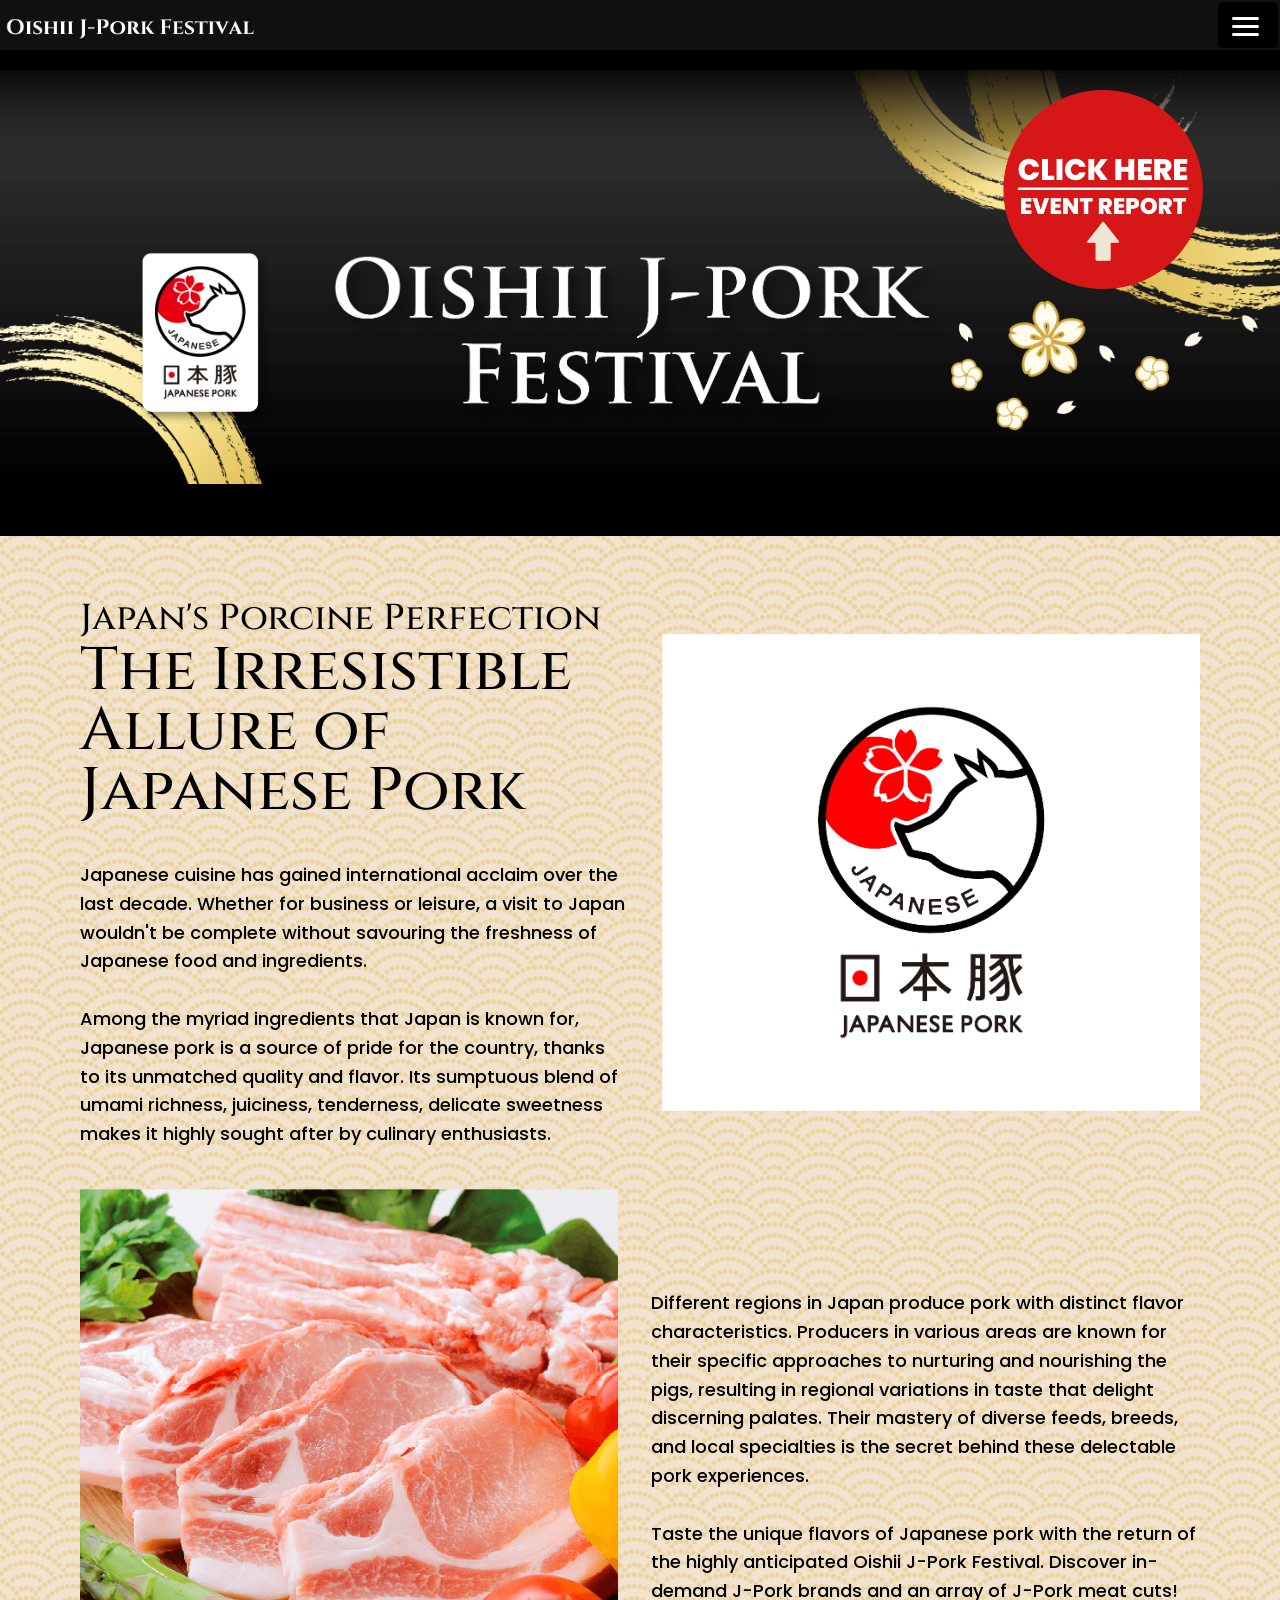
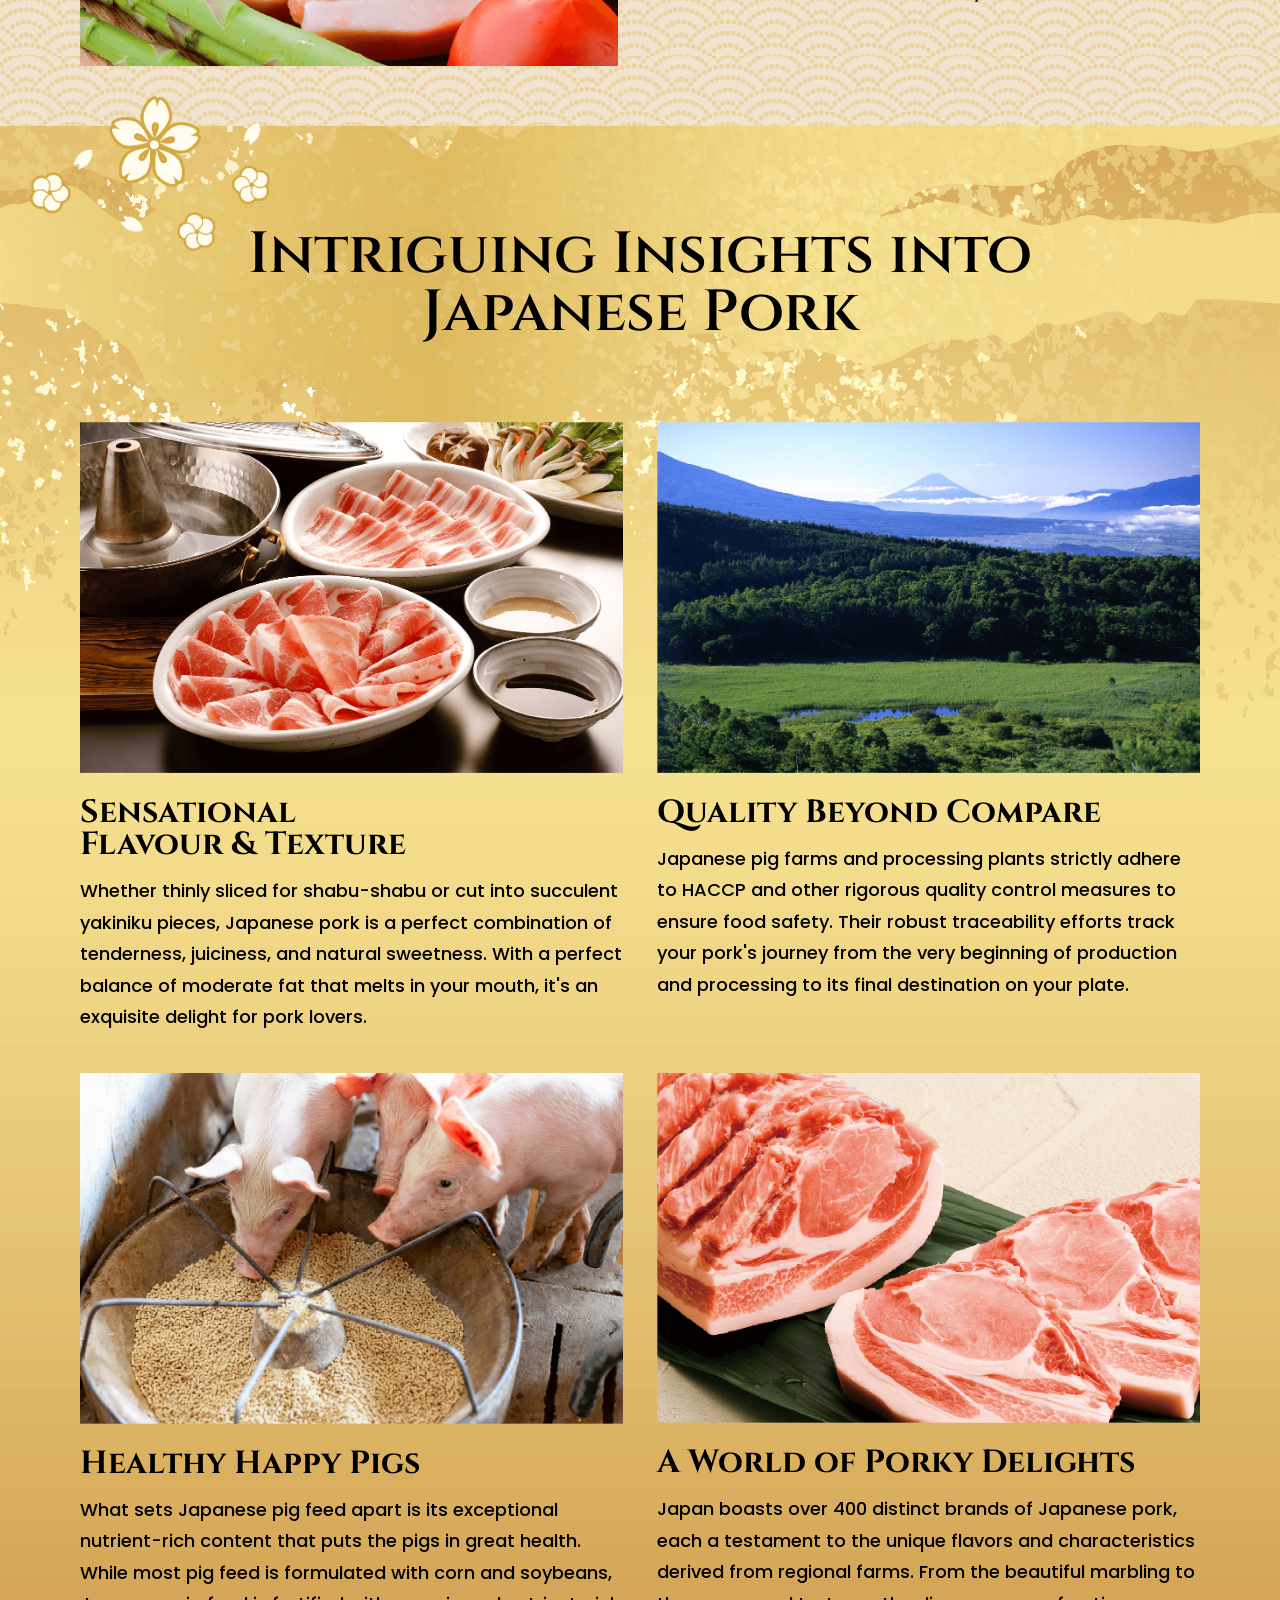
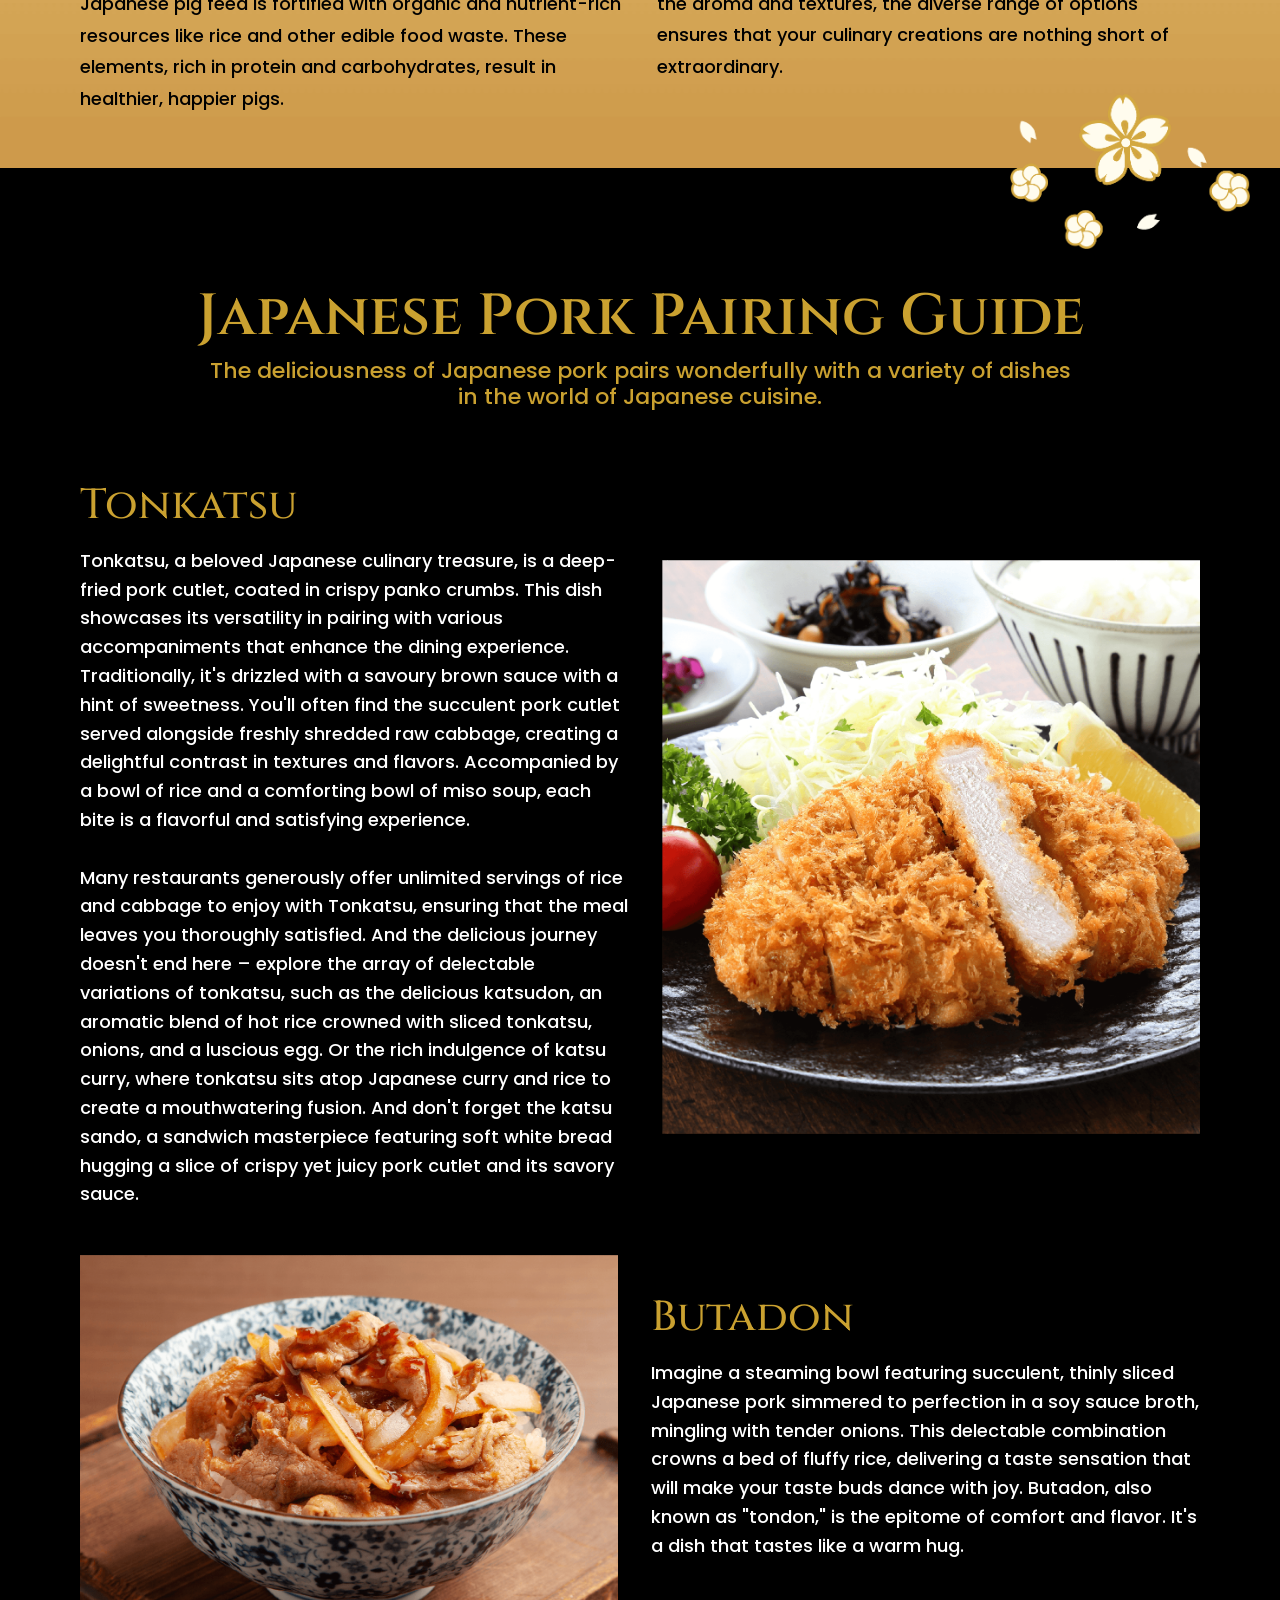
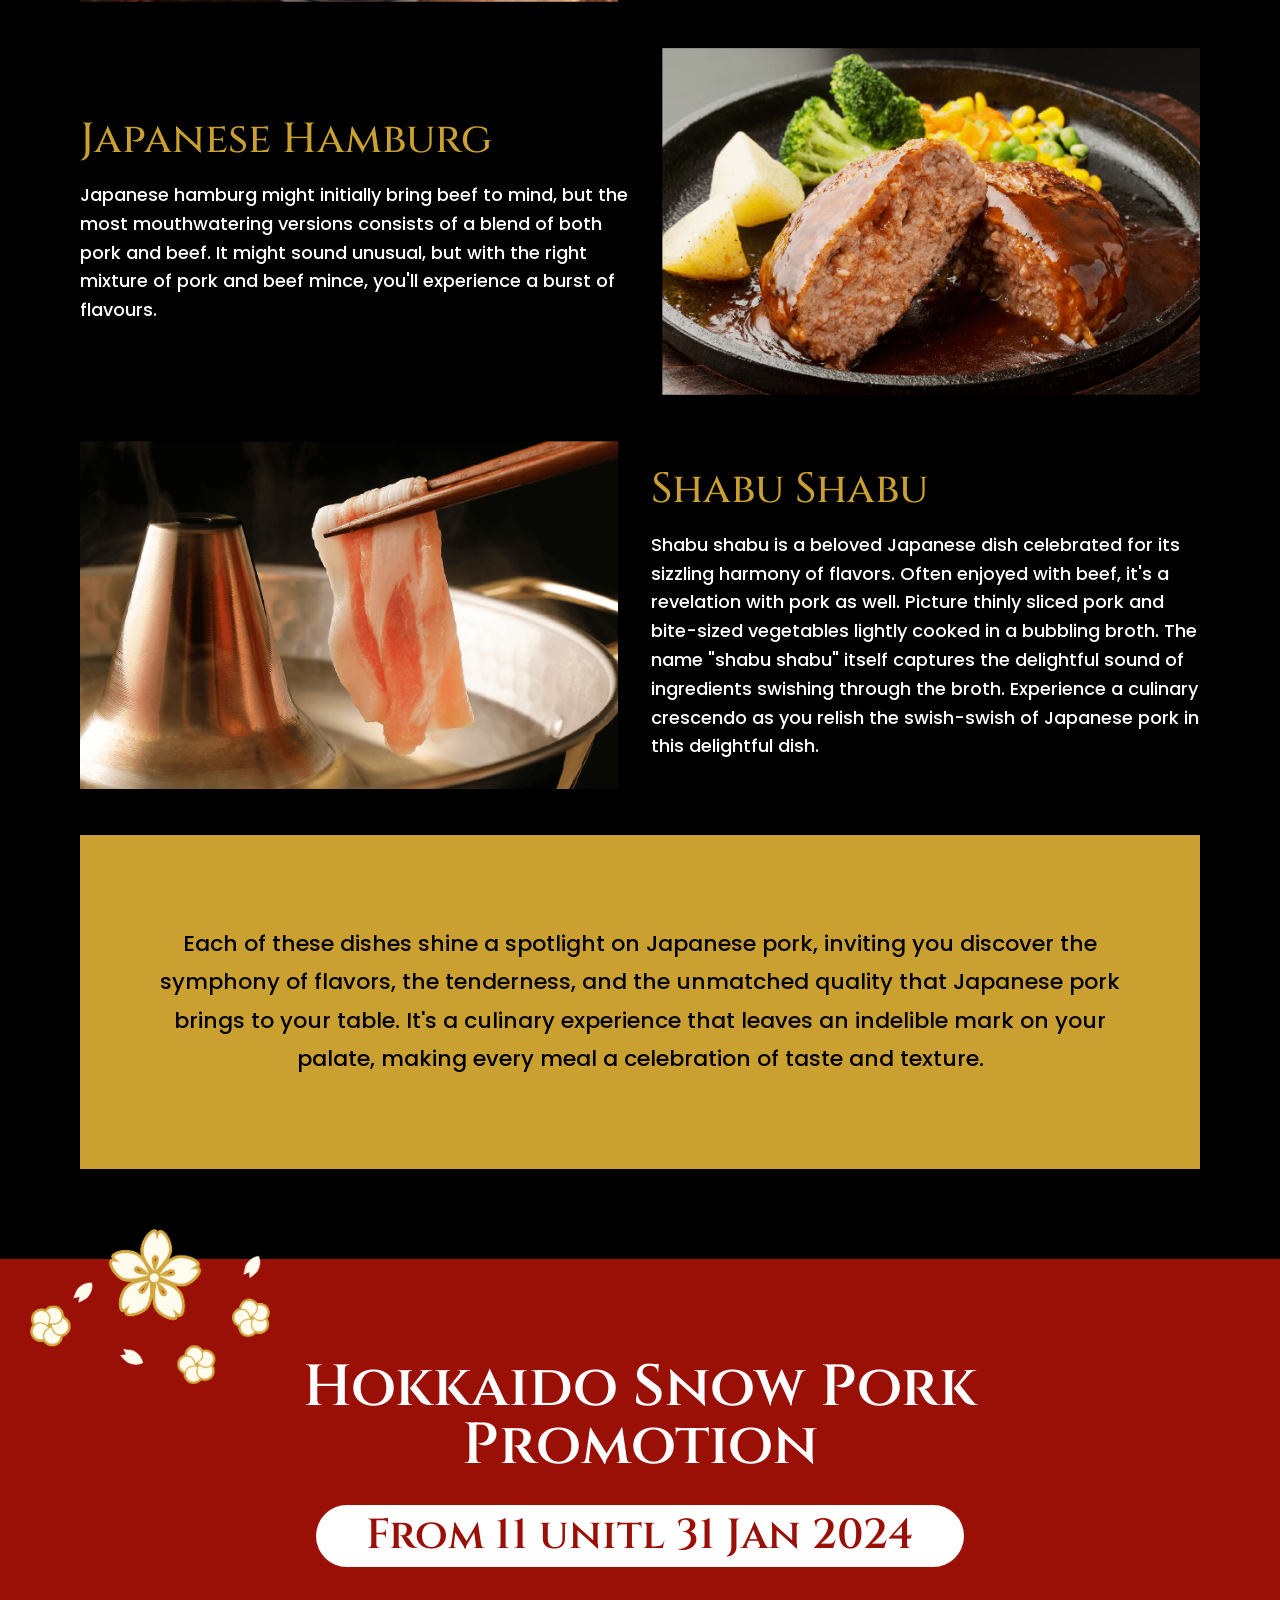
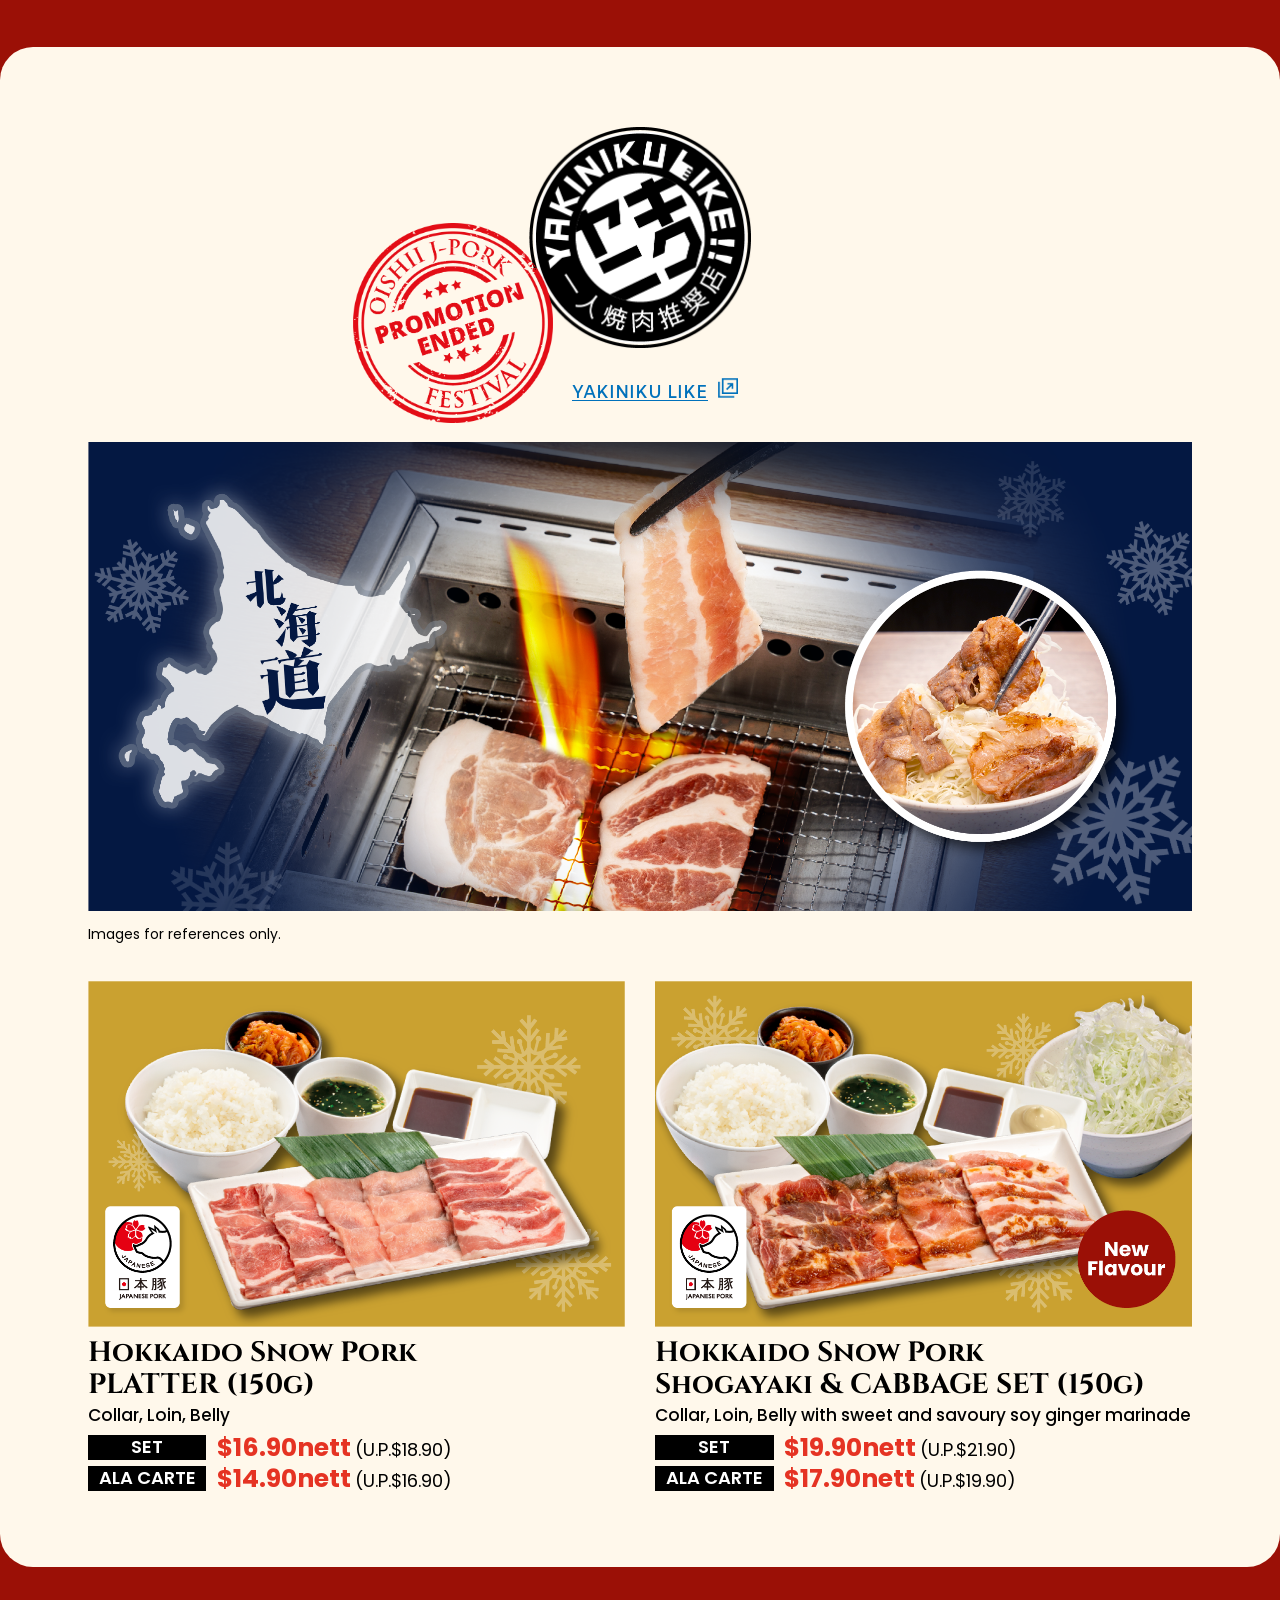
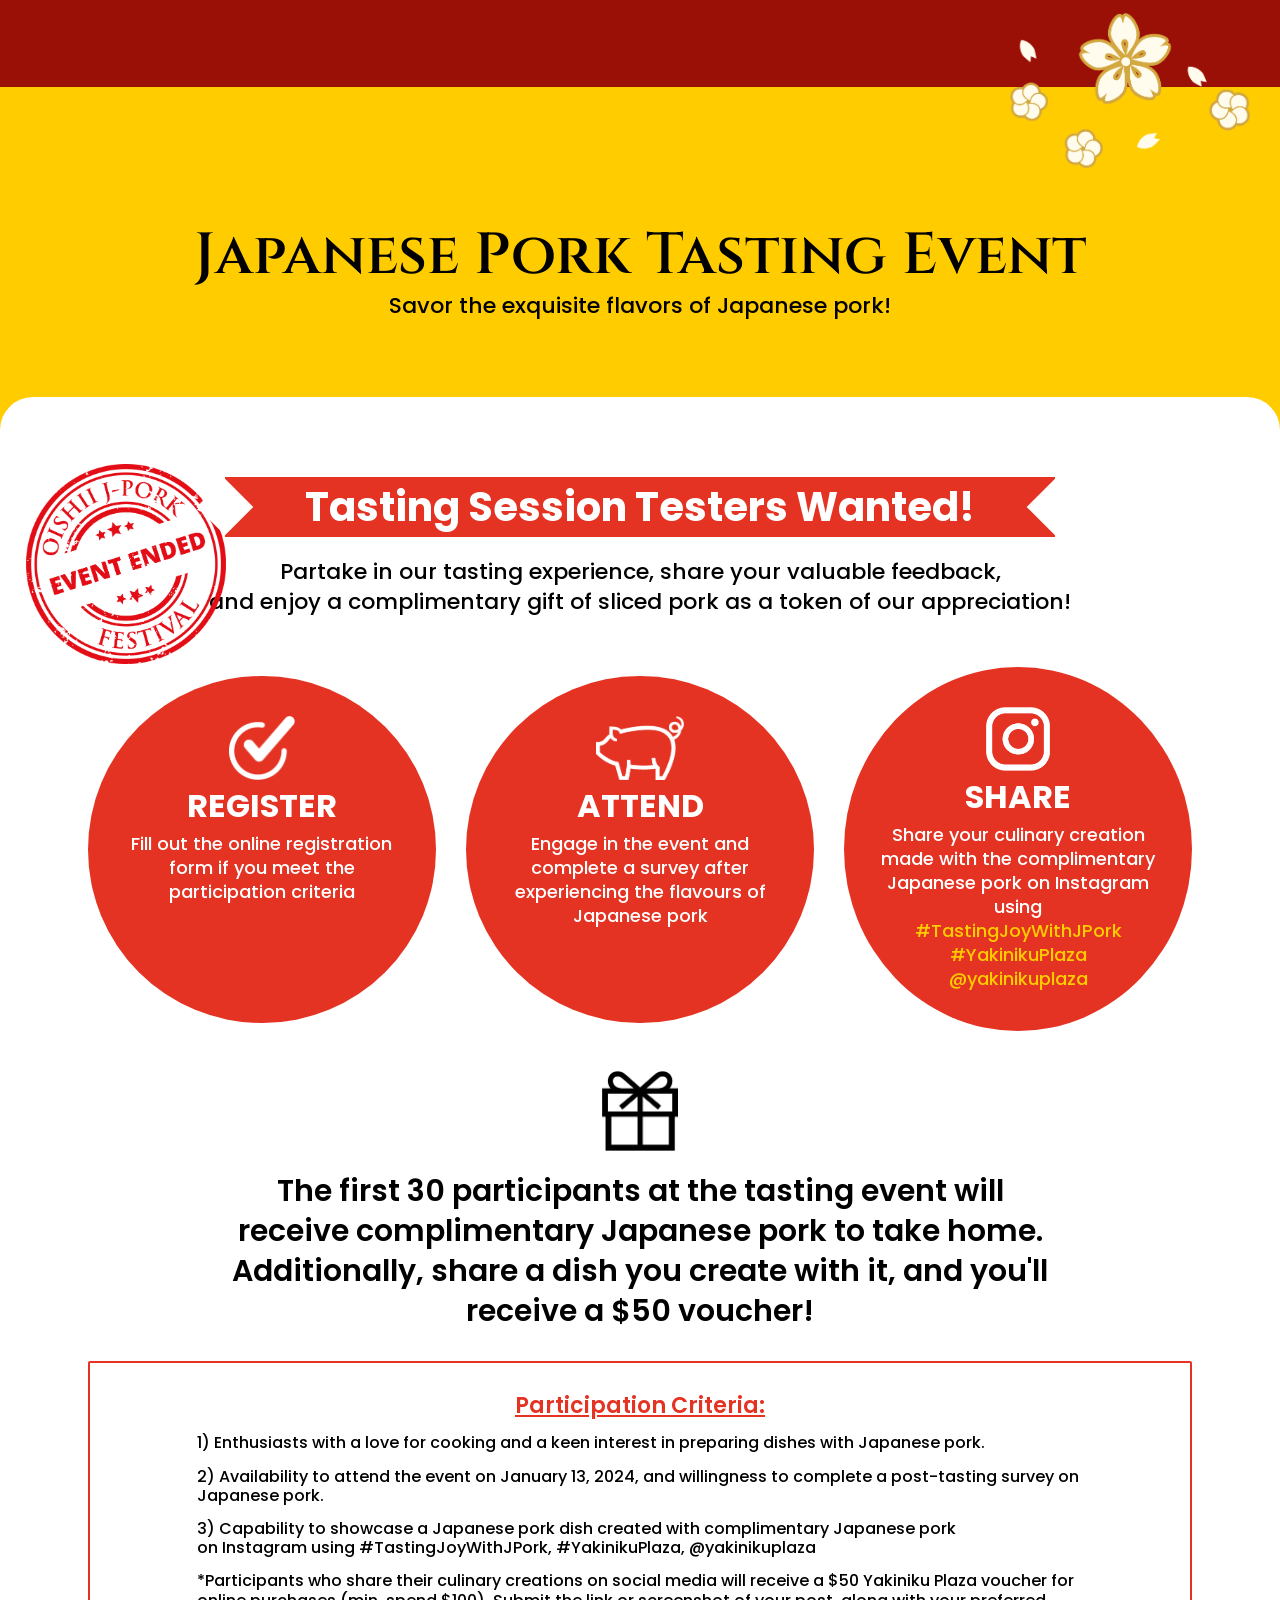
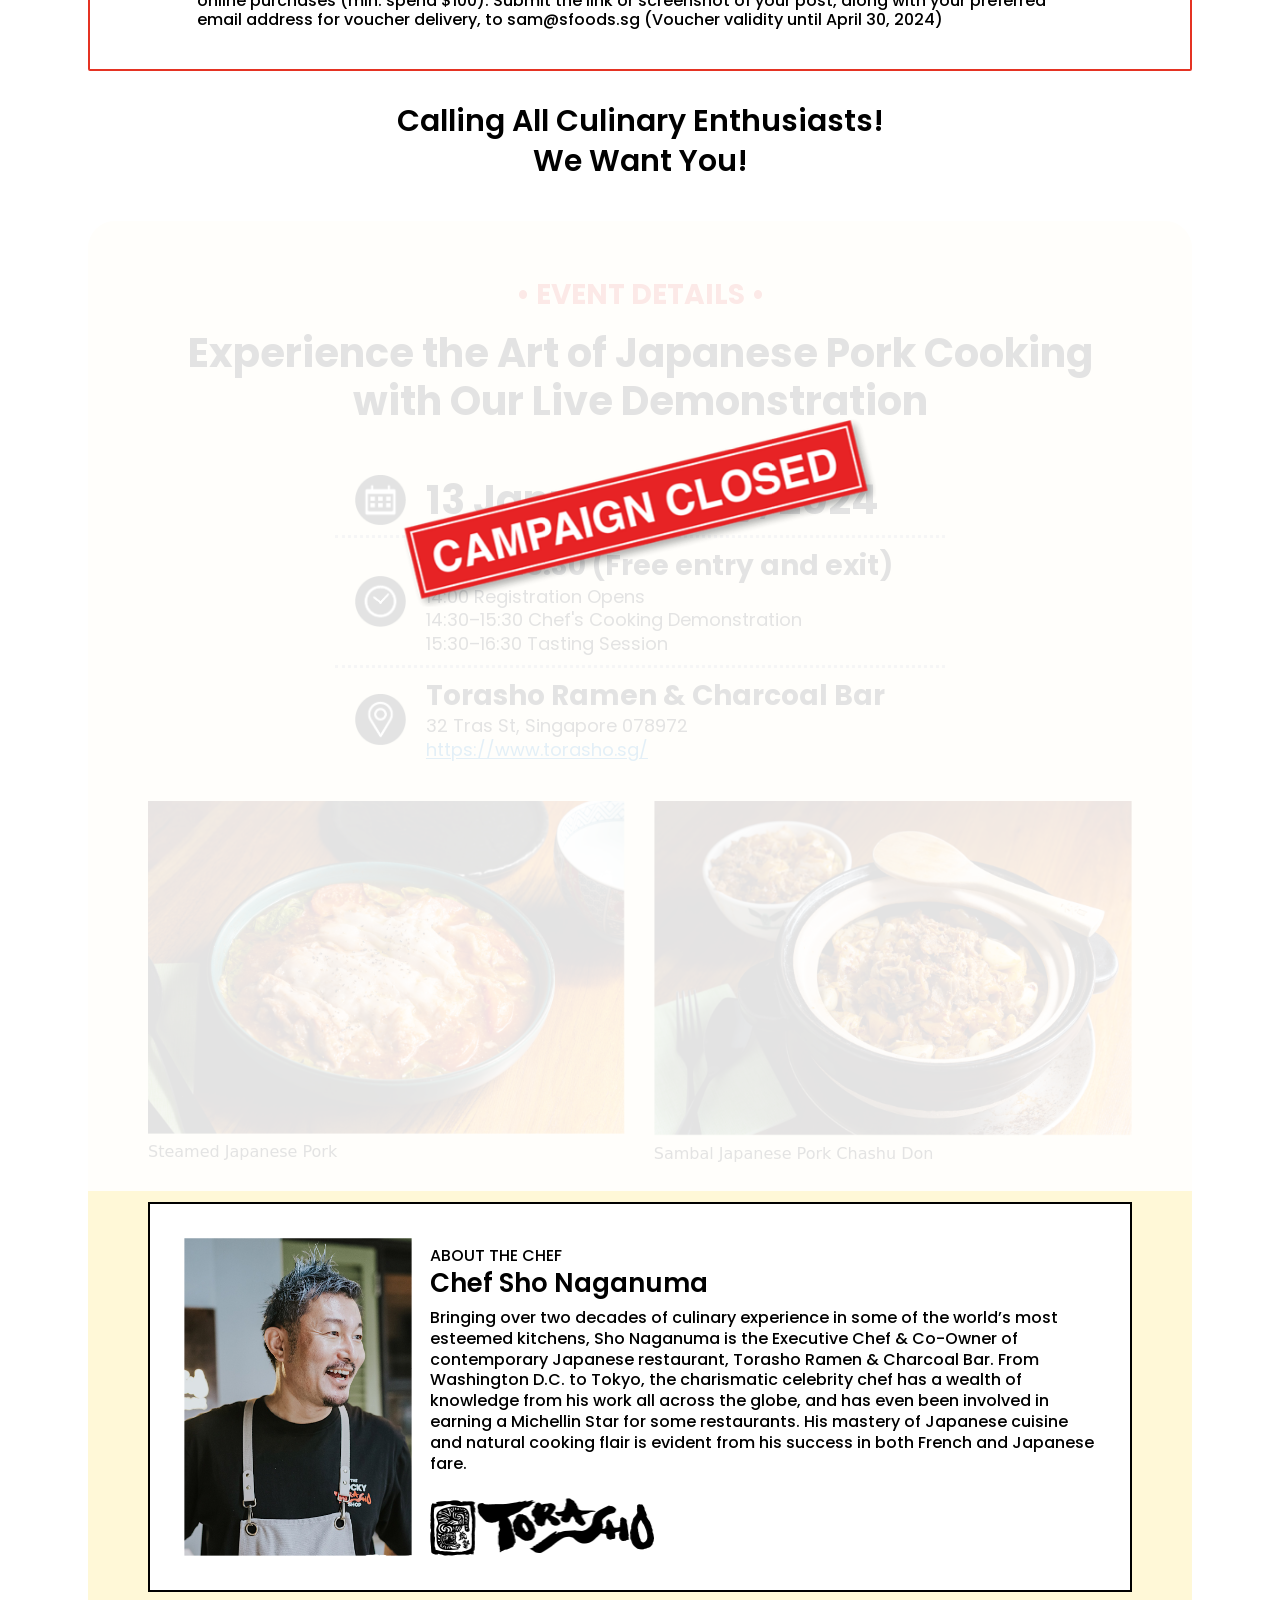
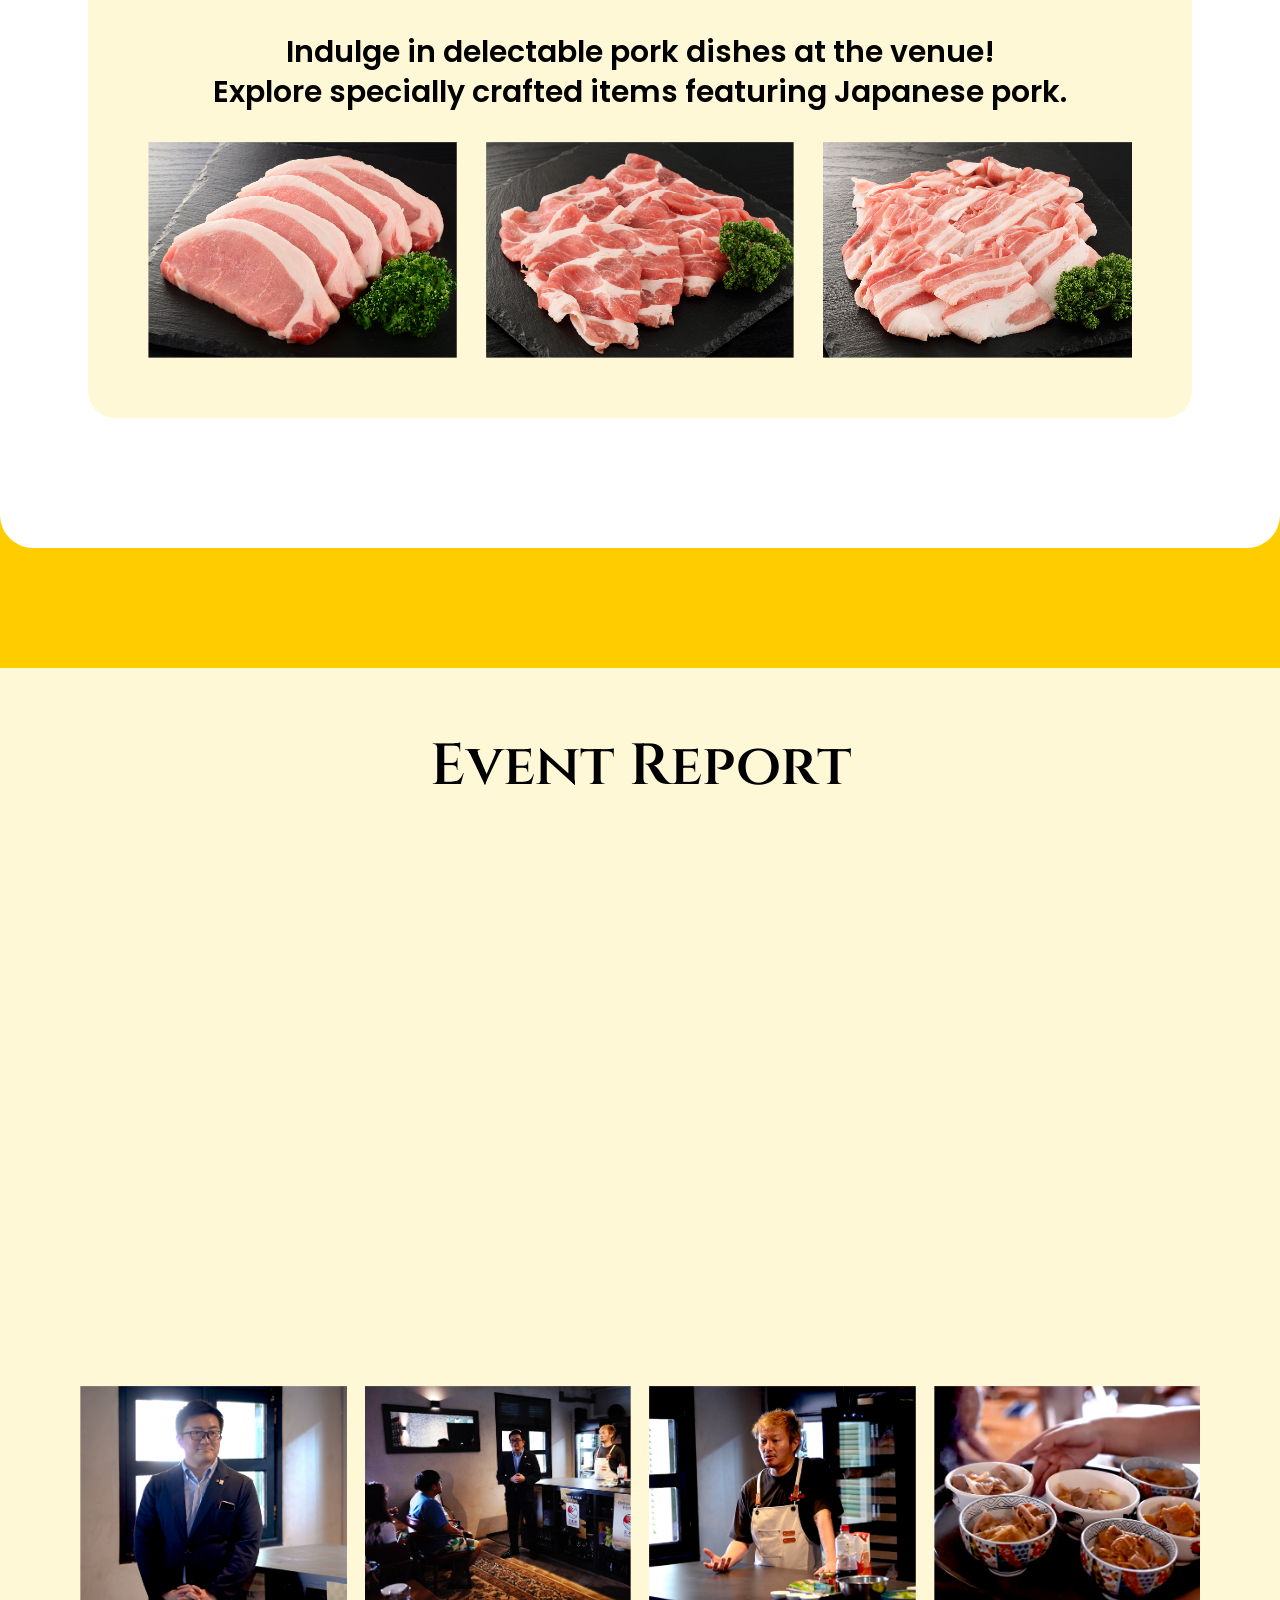
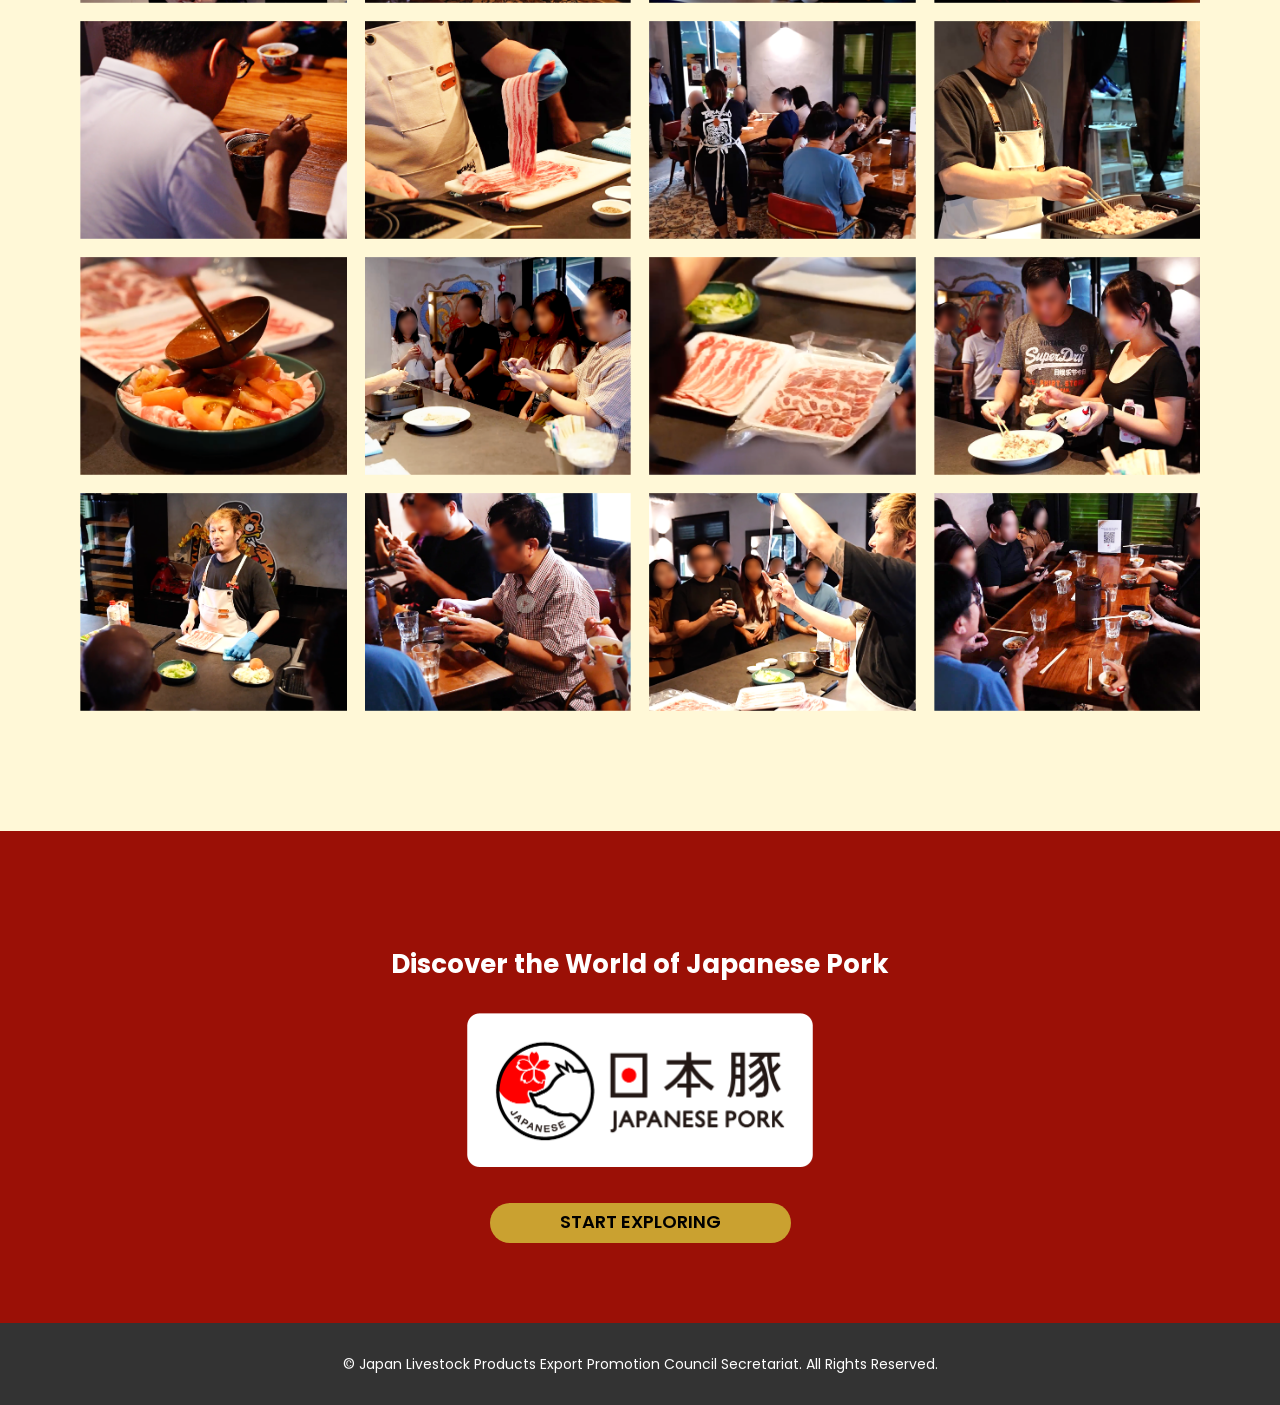
==== commit ebd4d3b9: "batch up" ====
--- a/src/index.html
+++ b/src/index.html
@@ -35,6 +35,9 @@
         </header>
         <section class="firstview">
             <h1 class="firstview__title"><img src="assets/images/fv-title.png" alt="Oishii J-Pork Festival" /></h1>
+            <div class="event-btn">
+                <a href="#report"> <img src="assets/images/click_here_event.png" alt="" loading="lazy" /></a>
+            </div>
         </section>
         <section class="intro">
             <div class="intro__block">
@@ -294,7 +297,7 @@
                 <!-- <a class="event__inner__joinbtn" href="https://forms.gle/ctcHqLMUR5UW7SjR6" target="_blank">JOIN NOW ></a> -->
             </div>
         </section>
-        <section id="6eport" class="report">
+        <section id="report" class="report">
             <h2 class="section--title report__title">Event Report</h2>
             <div class="report_inner_content">
                 <div class="report_inner_content_video">
--- a/src/assets/css/style.css
+++ b/src/assets/css/style.css
@@ -1 +1 @@
-@import'base/reset.min.css';@import"https://fonts.googleapis.com/css2?family=Amiko:wght@600&family=Poppins:wght@400;500;600;700&family=Cinzel:wght@600;700&family=Noto+Sans+HK:wght@400;500;700;900&family=Noto+Serif+HK:wght@700;900&display=swap";@media screen and (max-width: 1280px){.d-pc-lg{display:none}}.d-pc{display:block}@media screen and (max-width: 768px){.d-pc{display:none}}.d-sp{display:none}@media screen and (max-width: 768px){.d-sp{display:block}}.d-sp-sm{display:none}@media screen and (max-width: 400px){.d-sp-sm{display:block}}.section--title{text-align:center;font-size:58px;line-height:1;letter-spacing:0;font-weight:600;font-family:"Cinzel";color:#000}.a-link::after{content:"";width:20px;height:20px;display:inline-block;background:url(../images/link-icon.png) 0 0 no-repeat;background-size:100% 100%;margin-left:10px}@media screen and (max-width: 768px){.section--title{font-size:36px}.a-link::after{content:"";width:24px;height:24px}}body{background-color:#000;font-size:1rem;line-height:1em;color:#000;letter-spacing:0;margin:0;padding:70px 0 0;scroll-behavior:smooth}@media screen and (max-width: 768px){body{padding:0;margin-bottom:0;margin-top:50px}}header{position:fixed;top:0;height:70px;width:100%;z-index:99;background:url(../images/navi-bg.png) 0 0 repeat-x}header .header__inner{max-width:1440px;margin:0 auto;padding:23px 4.3% 23px 2%;display:flex;flex-direction:row;justify-content:space-between;align-items:center}header .header__inner__logo{display:block;width:340px}header .header__inner__navi{display:flex;flex-direction:row;justify-content:flex-start;align-items:center}header .header__inner__navi--item{text-decoration:none;font-size:1.125rem;line-height:1;letter-spacing:0;font-weight:400;font-family:"Cinzel";color:#fff;padding:0 20px}header .header__inner__navi--item:last-child{padding-right:0}@media screen and (max-width: 1280px){header{position:fixed;top:0;height:50px;width:100%;z-index:99;background:#101010;background-image:none}header .header__inner{max-width:100vw;padding:0;display:block;z-index:99}header .header__inner__logo{display:block;width:260px;padding:16px 6px}header .header__inner__navi{position:fixed;top:-100%;display:flex;flex-direction:column;justify-content:center;align-items:center;row-gap:30px;width:100vw;background-color:#101010;transition:all .4s;padding:60px 0;z-index:80;box-shadow:0px 7px 6px 3px #000}header .header__inner__navi.active{top:50px}header .header__inner__navi--item{text-decoration:none;font-size:28px;padding:0}header .header__inner__navi--item:last-child{padding-right:0}.openbtn1{z-index:99;position:fixed;top:2px;right:2px;background:#000;cursor:pointer;width:60px;height:46px;border-radius:5px}.openbtn1 span{display:inline-block;transition:all .4s;position:absolute;left:14px;height:3px;border-radius:2px;background:#fff;width:45%}.openbtn1 span:nth-of-type(1){top:15px}.openbtn1 span:nth-of-type(2){top:23px}.openbtn1 span:nth-of-type(3){top:31px}.openbtn1.active span:nth-of-type(1){top:18px;left:18px;transform:translateY(6px) rotate(-45deg);width:30%}.openbtn1.active span:nth-of-type(2){opacity:0}.openbtn1.active span:nth-of-type(3){top:30px;left:18px;transform:translateY(-6px) rotate(45deg);width:30%}}footer .footer__banner{width:100%;padding:120px 0 80px;background-color:#9b1006}footer .footer__banner__title{font-size:1.625rem;line-height:1;letter-spacing:0;font-weight:700;font-family:"Poppins";color:#fff;text-align:center}footer .footer__banner__logo{width:346px;height:auto;margin:36px auto}footer .footer__banner__link{display:block;margin:0 auto;width:fit-content;padding:10px 70px 12px;background-color:#caa130;border-radius:26px;font-size:1.125rem;line-height:1;letter-spacing:0;font-weight:600;font-family:"Poppins";color:#000;text-align:center;text-decoration:none}footer .footer__copy{width:100%;padding:34px 0;background-color:#333;font-size:.875rem;line-height:1;letter-spacing:0;font-weight:400;font-family:"Poppins";color:#fff;text-align:center}@media screen and (max-width: 768px){footer .footer__banner{padding:80px 0 40px;background-color:#caa130}footer .footer__banner__logo{width:300px}footer .footer__copy{width:100%;padding:34px 20px;background-color:#333;font-size:14px;text-align:center}}.firstview{background:url(../images/fv-bg.png) 50% 0 no-repeat;background-size:100% auto;width:100%;height:466px;display:grid;place-content:center}.firstview__title{position:relative;display:block;width:49vw;max-width:700px;margin-top:70px}.firstview__title img{width:100%;height:auto}.firstview__title::before{content:"";position:absolute;top:0;left:-190px;display:block;width:160px;height:100%;background:url(../images/fv-title-icon.png) 0 0 no-repeat;background-size:contain}@media screen and (max-width: 768px){.firstview{background:url(../images/fv-bg-sp.png) 0 0 no-repeat;background-size:100% auto;width:100vw;height:76vh}.firstview__title{width:90vw;max-width:400px;margin-top:50px}.firstview__title::before{content:"";position:absolute;top:100%;left:50%;margin-left:-50px;width:100px;height:200px;background-size:100%}}.intro{background:url(../images/intro-bg.png) 0 0 repeat;background-size:100%;padding:60px 0}.intro__block{padding:0 80px;max-width:1440px;margin:0 auto;display:flex;flex-direction:row;justify-content:space-between;align-items:center}.intro__block:not(:last-child){margin-bottom:40px}.intro__block:nth-child(2n) .intro__block__content{order:1}.intro__block:nth-child(2n) .intro__block__img{order:0}.intro__block__content{width:49%}.intro__block__content__title{font-size:60px;line-height:1;letter-spacing:0;font-weight:500;font-family:"Cinzel";color:#000}.intro__block__content__title span{display:block;font-size:36px;line-height:1.25;letter-spacing:0;font-weight:500;font-family:"Cinzel";color:#000}.intro__block__content__detail{margin-top:40px;font-size:18px;line-height:160%;letter-spacing:0;font-weight:500;font-family:"Poppins";color:#000}.intro__block__img{width:48%;max-width:620px}@media screen and (max-width: 768px){.intro{background:url(../images/intro-bg.png) 0 0 repeat;background-size:100%}.intro__block{width:100%;max-width:100vw;margin:0 auto;padding:0 16px;display:flex;flex-direction:column;justify-content:center;align-items:center;row-gap:20px}.intro__block:not(:last-child){margin-bottom:40px}.intro__block__content{order:1;width:100%}.intro__block__content__title{font-size:36px}.intro__block__content__title span{margin-bottom:12px;font-size:22px}.intro__block__content__detail{margin-top:20px;font-size:18px}.intro__block__img{order:0;width:80%;max-width:100vw}}.points{position:relative;padding:100px 0 54px;background:url(../images/point-bg.png) 50% 0 repeat-y;background-size:100% 100%}.points::before{content:"";max-width:270px;width:18.75vw;height:174px;display:block;position:absolute;top:-30px;left:30px;background:url(../images/flower-img1.png) 0 0 no-repeat;background-size:100% auto}.points::after{content:"";max-width:270px;width:18.75vw;height:174px;display:block;position:absolute;bottom:-100px;right:30px;background:url(../images/flower-img2.png) 0 0 no-repeat;background-size:100% auto}.points__inner{padding:0 80px;max-width:1440px;margin:0 auto;display:flex;flex-direction:row;justify-content:space-between;align-items:stretch;flex-wrap:wrap;gap:40px 0;margin-top:80px}.points__inner__block{width:48.5%;max-width:620px}.points__inner__block__img{width:100%}.points__inner__block__content__title{margin:24px 0 14px;font-size:32px;line-height:1;letter-spacing:0;font-weight:700;font-family:"Cinzel";color:#000}.points__inner__block__content__detail{font-size:18px;line-height:1.75;letter-spacing:0;font-weight:500;font-family:"Poppins";color:#000}@media screen and (max-width: 768px){.points{position:relative;padding:60px 0 54px;background:url(../images/point-bg-sp.png) 50% 0 repeat-y;background-size:100% auto}.points::before{content:"";max-width:270px;width:42vw;height:120px;display:block;position:absolute;top:-40px;left:6px;background:url(../images/flower-img1.png) 0 0 no-repeat;background-size:100% auto}.points::after{content:"";max-width:270px;width:42vw;height:120px;display:block;position:absolute;bottom:-60px;right:6px;background:url(../images/flower-img2.png) 0 0 no-repeat;background-size:100% auto}.points__inner{width:100%;max-width:100vw;margin:0 auto;padding:0 16px;display:flex;flex-direction:column;justify-content:center;align-items:stretch;flex-wrap:wrap;gap:40px 0;margin-top:40px}.points__inner__block{width:100%;max-width:100vw}.points__inner__block__img{width:100%}.points__inner__block__content__title{margin:24px 0 14px;font-size:30px;line-height:120%}.points__inner__block__content__detail{font-size:18px}}.menu{background:#000;padding:120px 0 90px}.menu__title{color:#caa130}.menu__subtitle{margin:12px auto 74px;font-size:22px;line-height:120%;letter-spacing:0;font-weight:500;font-family:"Poppins";color:#caa130;text-align:center}.menu__block{padding:0 80px;max-width:1440px;margin:0 auto;display:flex;flex-direction:row;justify-content:space-between;align-items:center}.menu__block:not(:last-child){margin-bottom:46px}.menu__block:nth-child(2n) .menu__block__content{order:1}.menu__block:nth-child(2n) .menu__block__img{order:0}.menu__block__content{width:49%}.menu__block__content__title{font-size:42px;line-height:1;letter-spacing:0;font-weight:500;font-family:"Cinzel";color:#caa130}.menu__block__content__detail{margin-top:20px;font-size:18px;line-height:160%;letter-spacing:0;font-weight:500;font-family:"Poppins";color:#fff}.menu__block__img{width:48%;max-width:620px}.menu__banner{padding:0 80px;max-width:1440px;margin:0 auto}.menu__banner__content{padding:90px 60px;background-color:#caa130;font-size:1.375rem;line-height:1.75;letter-spacing:0;font-weight:500;font-family:"Poppins";color:#000;text-align:center}@media screen and (max-width: 768px){.menu{background:#000;padding:80px 0 60px}.menu__subtitle{margin:12px auto 40px;font-size:20px;text-align:center}.menu__block{width:100%;max-width:100vw;margin:0 auto;padding:0 16px;display:flex;flex-direction:column;justify-content:flex-start;align-items:flex-start;row-gap:20px}.menu__block:not(:last-child){margin-bottom:46px}.menu__block__content{order:1;width:100%}.menu__block__content__title{font-size:36px}.menu__block__content__detail{margin-top:20px;font-size:18px}.menu__block__img{order:0;width:100%;max-width:100vw}.menu__banner{width:100%;max-width:100vw;margin:0 auto;padding:0 16px}.menu__banner__content{padding:40px 20px;font-size:18px;line-height:130%}}.activities{padding:100px 0 120px;background-color:#9b1006;position:relative}.activities::before{content:"";max-width:270px;width:18.75vw;height:174px;display:block;position:absolute;top:-30px;left:30px;background:url(../images/flower-img1.png) 0 0 no-repeat;background-size:100% auto}.activities::after{content:"";max-width:270px;width:18.75vw;height:174px;display:block;position:absolute;bottom:-100px;right:30px;background:url(../images/flower-img2.png) 0 0 no-repeat;background-size:100% auto}.activities__title{color:#fff}.activities__date{margin:30px auto 70px;display:block;padding:10px 50px;width:fit-content;background-color:#fff;border-radius:40px;font-size:42px;line-height:1;letter-spacing:0;font-weight:600;font-family:"Cinzel";color:#9b1006;text-align:center}.activities__inner{padding:0 88px;max-width:1280px;margin:0 auto;margin-top:80px;padding-top:80px;padding-bottom:70px;background-color:#fff8eb;border-radius:33px}.activities__inner .yakiniku-like{position:relative}.activities__inner .yakiniku-like__logo{width:222px;height:auto;display:block;margin:0 auto}.activities__inner .yakiniku-like__link{margin-top:30px;margin-left:30px;display:block;font-size:1.125rem;line-height:1;letter-spacing:0;font-weight:600;font-family:"Amiko";color:#0071bb;text-align:center}.activities__inner .yakiniku-like .promotion-ended{display:block;width:200px;height:auto;aspect-ratio:1/1;position:absolute;top:7%;left:24%}.activities__inner .yakiniku-like__inner{display:flex;justify-content:space-between;flex-wrap:wrap}.activities__inner .yakiniku-like__inner__block{margin-top:40px;width:100%}.activities__inner .yakiniku-like__inner__block:not(:first-child){width:48.6%}.activities__inner .yakiniku-like__inner__block__img{width:100%;margin-bottom:10px}.activities__inner .yakiniku-like__inner__block__caption{margin-top:16px;font-size:.875rem;line-height:1;letter-spacing:0;font-weight:400;font-family:"Poppins";color:#000}.activities__inner .yakiniku-like__inner__block__title{font-size:28px;line-height:32px;letter-spacing:0;font-weight:700;font-family:"Cinzel";color:#000}.activities__inner .yakiniku-like__inner__block__detail{font-size:17px;line-height:28px;letter-spacing:0;font-weight:500;font-family:"Poppins";color:#000;margin-bottom:6px}.activities__inner .yakiniku-like__inner__block__price{display:flex;flex-direction:row;justify-content:space-between;margin-bottom:6px}.activities__inner .yakiniku-like__inner__block__price__item{width:22%;padding:3px 0;background-color:#000;text-align:center;font-size:18px;line-height:100%;letter-spacing:0;font-weight:600;font-family:"Poppins";color:#fff}.activities__inner .yakiniku-like__inner__block__price__cost{width:76%;font-size:25px;line-height:100%;letter-spacing:0;font-weight:700;font-family:"Poppins";color:#e53323}.activities__inner .yakiniku-like__inner__block__price__cost span{margin-left:4px;font-size:18px;line-height:100%;letter-spacing:0;font-weight:400;font-family:"Poppins";color:#000}@media screen and (max-width: 768px){.activities::before{content:"";max-width:270px;width:42vw;height:120px;display:block;position:absolute;top:-40px;left:6px;background:url(../images/flower-img1.png) 0 0 no-repeat;background-size:100% auto}.activities::after{content:"";max-width:270px;width:42vw;height:120px;display:block;position:absolute;bottom:-60px;right:6px;background:url(../images/flower-img2.png) 0 0 no-repeat;background-size:100% auto}.activities__date{padding:10px 20px;width:90%;font-size:22px}.activities__inner{width:100%;max-width:100vw;margin:0 auto;padding:0 16px;width:94%;padding-top:50px;padding-bottom:40px;background-color:#fff8eb;border-radius:33px}.activities__inner .yakiniku-like__logo{width:80%;max-width:222px}.activities__inner .yakiniku-like__link{font-size:22px}.activities__inner .yakiniku-like .promotion-ended{display:block;width:30vw;max-width:130px;height:auto;aspect-ratio:1/1;position:absolute;top:10%;left:0%}.activities__inner .yakiniku-like__inner__block:not(:first-child){width:100%}.activities__inner .yakiniku-like__inner__block__img{width:100%;margin-bottom:10px}.activities__inner .yakiniku-like__inner__block:first-child img{aspect-ratio:4/3;object-fit:cover;object-position:14% 0%}.activities__inner .yakiniku-like__inner__block__price{align-items:center}}.event{padding:140px 0 120px;background-color:#fc0}.event__title{color:#000}.event__subtitle{margin-top:10px;font-size:22px;line-height:1;letter-spacing:0;font-weight:500;font-family:"Poppins";color:#000;text-align:center}.event__inner{padding:0 88px;max-width:1280px;margin:0 auto;margin-top:80px;padding-top:80px;padding-bottom:70px;background-color:#fff;border-radius:33px;position:relative}.event__inner .promotion-ended{display:block;width:200px;height:auto;aspect-ratio:1/1;position:absolute;top:2%;left:2%}.event__inner__title{display:block;width:fit-content;background-color:#e53323;margin:0 auto;padding:10px 80px;position:relative;font-size:40px;line-height:1;letter-spacing:0;font-weight:700;font-family:"Poppins";color:#fff;text-align:center}.event__inner__title::before{content:"";background-color:#fff;width:40px;height:40px;position:absolute;top:10px;left:-20px;transform:rotateZ(45deg)}.event__inner__title::after{content:"";background-color:#fff;width:40px;height:40px;position:absolute;top:10px;right:-20px;transform:rotateZ(45deg)}.event__inner__subtitle{margin-top:20px;margin-bottom:50px;font-size:22px;line-height:30px;letter-spacing:0;font-weight:500;font-family:"Poppins";color:#000;text-align:center}.event__inner__batch{display:flex;flex-direction:row;justify-content:space-between;align-items:center}.event__inner__batch__block{width:31.5%;padding:40px 20px;aspect-ratio:1/1;background-color:#e53323;border-radius:100%;display:flex;flex-direction:column;justify-content:flex-start;align-items:center;row-gap:10px}.event__inner__batch__block__icon{height:64px}.event__inner__batch__block__title{font-size:32px;line-height:100%;letter-spacing:0;font-weight:700;font-family:"Poppins";color:#fff;text-align:center}.event__inner__batch__block__detail{font-size:18px;line-height:24px;letter-spacing:0;font-weight:500;font-family:"Poppins";color:#fff;text-align:center}.event__inner__batch__block__detail span{color:#fc0}.event__inner__introicon{width:76px;margin:40px auto 20px}.event__inner__intro{max-width:840px;margin:0 auto 30px;font-size:30px;line-height:40px;letter-spacing:0;font-weight:600;font-family:"Poppins";color:#000;text-align:center}.event__inner__criteria{width:100%;padding:32px 10px 26px;margin:30px auto;border:2px solid #e53323;border-radius:2px}.event__inner__criteria__title{margin-bottom:16px;font-size:22px;line-height:100%;letter-spacing:0;font-weight:600;font-family:"Poppins";color:#e53323;text-align:center;text-decoration:underline}.event__inner__criteria__list{width:82%;margin:0 auto}.event__inner__criteria__list-item{margin-bottom:14px;font-size:16px;line-height:120%;letter-spacing:0;font-weight:500;font-family:"Poppins";color:#000}.event__inner__joinbtn{width:450px;margin:0 auto;padding:20px 0;display:block;background-color:#000;font-size:38px;line-height:100%;letter-spacing:0;font-weight:700;font-family:"Poppins";color:#caa130;text-align:center;text-decoration:none;transition:all .5s}.event__inner__joinbtn:hover{opacity:.8}.event__inner__event-detail{position:relative;padding:60px 60px;margin-top:40px;margin-bottom:60px;background-color:#fff8d7;border-radius:27px}.event__inner__event-detail:after{content:"";position:absolute;top:0;left:0;width:100%;height:970px;background-color:rgba(255,255,255,.8901960784)}.event__inner__event-detail::before{content:"";z-index:99;position:absolute;top:0%;right:0%;width:100%;height:600px;background:url(../images/img_main_closed.png) 0 0 no-repeat;background-size:100% auto}.event__inner__event-detail__subtitle{font-size:28px;line-height:100%;letter-spacing:0;font-weight:700;font-family:"Poppins";color:#e53323;text-align:center}.event__inner__event-detail__title{margin:20px 0 40px;font-size:40px;line-height:120%;letter-spacing:0;font-weight:700;font-family:"Poppins";color:#000;text-align:center}.event__inner__event-detail__schedule{width:62%;margin:0 auto}.event__inner__event-detail__schedule img{display:inline;width:51px;margin:0 20px}.event__inner__event-detail__schedule__row{padding:10px 0;display:flex;flex-direction:row;justify-content:flex-start;align-items:center}.event__inner__event-detail__schedule__line{border-top:3px dotted #b2b2b2}.event__inner__event-detail__schedule__date{font-size:40px;line-height:100%;letter-spacing:0;font-weight:700;font-family:"Poppins";color:#000}.event__inner__event-detail__schedule__hour{font-size:28px;line-height:130%;letter-spacing:0;font-weight:700;font-family:"Poppins";color:#000}.event__inner__event-detail__schedule__hour span{display:block;font-size:18px;line-height:130%;letter-spacing:0;font-weight:400;font-family:"Poppins";color:#000}.event__inner__event-detail__schedule__location{font-size:28px;line-height:130%;letter-spacing:0;font-weight:700;font-family:"Poppins";color:#000}.event__inner__event-detail__schedule__location span,.event__inner__event-detail__schedule__location a{display:block;font-size:18px;line-height:130%;letter-spacing:0;font-weight:400;font-family:"Poppins";color:#000}.event__inner__event-detail__schedule__location a{color:#0071bb}.event__inner__event-detail__menu{margin-top:30px}.event__inner__event-detail__menu__image{display:flex;justify-content:space-between;flex-wrap:wrap}.event__inner__event-detail__menu__image__block{width:48.6%}.event__inner__event-detail__menu__image__block__content{margin-top:10px}.event__inner__event-detail__chef{margin-top:40px;display:flex;flex-direction:row;justify-content:space-between;align-items:flex-end;background-color:#fff;border:2px solid #000;padding:34px}.event__inner__event-detail__chef__image{width:25%}.event__inner__event-detail__chef__content{width:73%}.event__inner__event-detail__chef__content__title{font-size:1rem;line-height:100%;letter-spacing:0;font-weight:500;font-family:"Poppins";color:#000}.event__inner__event-detail__chef__content__name{margin:6px 0 12px;font-size:1.625rem;line-height:100%;letter-spacing:0;font-weight:600;font-family:"Poppins";color:#000}.event__inner__event-detail__chef__content__detail{font-size:1rem;line-height:130%;letter-spacing:0;font-weight:500;font-family:"Poppins";color:#000}.event__inner__event-detail__chef__content__logo{margin-top:24px;width:224px}.event__inner__event-detail__bottom__content{margin:40px auto 30px;font-size:1.875rem;line-height:40px;letter-spacing:0;font-weight:600;font-family:"Poppins";color:#000;text-align:center}.event__inner__event-detail__bottom__image{display:flex;flex-direction:row;justify-content:space-between;align-items:center}.event__inner__event-detail__bottom__image img{width:31.4%}@media screen and (max-width: 768px){.event{padding:80px 0}.event__inner{width:100%;max-width:100vw;margin:0 auto;padding:0 16px;width:94%;margin-top:40px;padding-top:40px;padding-bottom:70px}.event__inner .promotion-ended{display:block;width:30vw;max-width:130px;height:auto;aspect-ratio:1/1;position:absolute;top:-1%;left:0%}.event__inner__title{width:86%;padding:6px 30px;font-size:20px;line-height:130%}.event__inner__title::before{width:40px;height:40px;position:absolute;top:10px;left:-20px;transform:rotateZ(45deg)}.event__inner__title::after{content:"";background-color:#fff;width:40px;height:40px;position:absolute;top:10px;right:-20px;transform:rotateZ(45deg)}.event__inner__subtitle{font-size:22px;line-height:30px;letter-spacing:0;font-weight:500;font-family:"Poppins";color:#000;text-align:center}.event__inner__batch{display:flex;flex-direction:column;justify-content:center;align-items:center;row-gap:16px}.event__inner__batch__block{width:100%;padding:30px 30px;row-gap:10px}.event__inner__batch__block__icon{width:24%}.event__inner__batch__block__title{font-size:22px}.event__inner__batch__block__detail{font-size:16px;line-height:130%}.event__inner__intro{max-width:100%;font-size:22px;line-height:130%}.event__inner__criteria{width:100%;padding:20px 2px}.event__inner__criteria__list{width:90%;margin:0 auto}.event__inner__criteria__list-item{line-height:130%}.event__inner__joinbtn{width:80%;font-size:28px}.event__inner__event-detail{padding:20px 10px}.event__inner__event-detail:after{content:"";position:absolute;top:0;left:0;width:100%;height:1000px;background-color:rgba(255,255,255,.8901960784)}.event__inner__event-detail::before{content:"";z-index:99;position:absolute;top:0%;right:0%;width:150%;height:1000px;background:url(../images/img_main_closed.png) 0 0 no-repeat;background-size:136% auto}.event__inner__event-detail__subtitle{font-size:22px}.event__inner__event-detail__title{font-size:26px}.event__inner__event-detail__schedule{width:92%;margin:0 auto}.event__inner__event-detail__schedule img{width:30%;margin:0 0 10px}.event__inner__event-detail__schedule__row{padding:10px 0;display:flex;flex-direction:column;justify-content:center;align-items:center}.event__inner__event-detail__schedule__line{border-top:3px dotted #b2b2b2;margin:20px 0}.event__inner__event-detail__schedule__date{line-height:130%;font-size:24px}.event__inner__event-detail__schedule__hour{line-height:130%;font-size:24px;text-align:center}.event__inner__event-detail__schedule__hour span{font-size:16px}.event__inner__event-detail__schedule__location{line-height:130%;font-size:24px;text-align:center}.event__inner__event-detail__schedule__location span,.event__inner__event-detail__schedule__location a{font-size:16px}.event__inner__event-detail__schedule__location a{color:#0071bb}.event__inner__event-detail__menu__image{flex-direction:column;justify-content:center}.event__inner__event-detail__menu__image__block{width:100%}.event__inner__event-detail__menu__image__block:first-child{margin-bottom:30px}.event__inner__event-detail__chef{display:flex;flex-direction:column;justify-content:center;align-items:flex-start;padding:12px}.event__inner__event-detail__chef__image{width:100%}.event__inner__event-detail__chef__content{width:100%;margin-top:20px}.event__inner__event-detail__chef__content__title{font-size:18px}.event__inner__event-detail__chef__content__logo{margin-top:24px;width:80%}.event__inner__event-detail__bottom__content{font-size:24px;line-height:130%}.event__inner__event-detail__bottom__image{display:flex;flex-direction:row;justify-content:space-between;align-items:center;flex-wrap:wrap;row-gap:16px}.event__inner__event-detail__bottom__image img{width:48.6%}.event__inner__event-detail__bottom__image img:first-child{width:100%}}.report{background-color:#fff8d7;padding:70px 0 120px}.report__title{color:#000}.report_inner_content{padding:0 80px;max-width:1440px;margin:0 auto;margin-top:70px;position:relative}.report_inner_content_video{margin-bottom:120px}.report_inner_content_video #youtube{display:block;width:100%;max-width:800px;height:31.2vw;margin:0 auto;border-radius:8px}.report_inner_content_gallery{display:flex;flex-direction:row;flex-wrap:wrap;gap:18px;justify-content:space-between}.report_inner_content_gallery-item{width:calc(25% - 13.5px)}@media screen and (max-width: 768px){.report{padding:40px 0 30px}.report_inner_content{width:100%;max-width:100vw;margin:0 auto;padding:0 16px;margin-top:40px}.report_inner_content_video{margin-bottom:60px}.report_inner_content_video #youtube{max-width:90vw;height:49vw}.report_inner_content_gallery{gap:12px}.report_inner_content_gallery-item{width:calc(33.333% - 8px)}}/*# sourceMappingURL=style.css.map */+@import'base/reset.min.css';@import"https://fonts.googleapis.com/css2?family=Amiko:wght@600&family=Poppins:wght@400;500;600;700&family=Cinzel:wght@600;700&family=Noto+Sans+HK:wght@400;500;700;900&family=Noto+Serif+HK:wght@700;900&display=swap";@media screen and (max-width: 1280px){.d-pc-lg{display:none}}.d-pc{display:block}@media screen and (max-width: 768px){.d-pc{display:none}}.d-sp{display:none}@media screen and (max-width: 768px){.d-sp{display:block}}.d-sp-sm{display:none}@media screen and (max-width: 400px){.d-sp-sm{display:block}}.section--title{text-align:center;font-size:58px;line-height:1;letter-spacing:0;font-weight:600;font-family:"Cinzel";color:#000}.a-link::after{content:"";width:20px;height:20px;display:inline-block;background:url(../images/link-icon.png) 0 0 no-repeat;background-size:100% 100%;margin-left:10px}@media screen and (max-width: 768px){.section--title{font-size:36px}.a-link::after{content:"";width:24px;height:24px}}body{background-color:#000;font-size:1rem;line-height:1em;color:#000;letter-spacing:0;margin:0;padding:70px 0 0;scroll-behavior:smooth}@media screen and (max-width: 768px){body{padding:0;margin-bottom:0;margin-top:50px}}header{position:fixed;top:0;height:70px;width:100%;z-index:99;background:url(../images/navi-bg.png) 0 0 repeat-x}header .header__inner{max-width:1440px;margin:0 auto;padding:23px 4.3% 23px 2%;display:flex;flex-direction:row;justify-content:space-between;align-items:center}header .header__inner__logo{display:block;width:340px}header .header__inner__navi{display:flex;flex-direction:row;justify-content:flex-start;align-items:center}header .header__inner__navi--item{text-decoration:none;font-size:1.125rem;line-height:1;letter-spacing:0;font-weight:400;font-family:"Cinzel";color:#fff;padding:0 20px}header .header__inner__navi--item:last-child{padding-right:0}@media screen and (max-width: 1280px){header{position:fixed;top:0;height:50px;width:100%;z-index:99;background:#101010;background-image:none}header .header__inner{max-width:100vw;padding:0;display:block;z-index:99}header .header__inner__logo{display:block;width:260px;padding:16px 6px}header .header__inner__navi{position:fixed;top:-100%;display:flex;flex-direction:column;justify-content:center;align-items:center;row-gap:30px;width:100vw;background-color:#101010;transition:all .4s;padding:60px 0;z-index:80;box-shadow:0px 7px 6px 3px #000}header .header__inner__navi.active{top:50px}header .header__inner__navi--item{text-decoration:none;font-size:28px;padding:0}header .header__inner__navi--item:last-child{padding-right:0}.openbtn1{z-index:99;position:fixed;top:2px;right:2px;background:#000;cursor:pointer;width:60px;height:46px;border-radius:5px}.openbtn1 span{display:inline-block;transition:all .4s;position:absolute;left:14px;height:3px;border-radius:2px;background:#fff;width:45%}.openbtn1 span:nth-of-type(1){top:15px}.openbtn1 span:nth-of-type(2){top:23px}.openbtn1 span:nth-of-type(3){top:31px}.openbtn1.active span:nth-of-type(1){top:18px;left:18px;transform:translateY(6px) rotate(-45deg);width:30%}.openbtn1.active span:nth-of-type(2){opacity:0}.openbtn1.active span:nth-of-type(3){top:30px;left:18px;transform:translateY(-6px) rotate(45deg);width:30%}}footer .footer__banner{width:100%;padding:120px 0 80px;background-color:#9b1006}footer .footer__banner__title{font-size:1.625rem;line-height:1;letter-spacing:0;font-weight:700;font-family:"Poppins";color:#fff;text-align:center}footer .footer__banner__logo{width:346px;height:auto;margin:36px auto}footer .footer__banner__link{display:block;margin:0 auto;width:fit-content;padding:10px 70px 12px;background-color:#caa130;border-radius:26px;font-size:1.125rem;line-height:1;letter-spacing:0;font-weight:600;font-family:"Poppins";color:#000;text-align:center;text-decoration:none}footer .footer__copy{width:100%;padding:34px 0;background-color:#333;font-size:.875rem;line-height:1;letter-spacing:0;font-weight:400;font-family:"Poppins";color:#fff;text-align:center}@media screen and (max-width: 768px){footer .footer__banner{padding:80px 0 40px;background-color:#caa130}footer .footer__banner__logo{width:300px}footer .footer__copy{width:100%;padding:34px 20px;background-color:#333;font-size:14px;text-align:center}}.firstview{background:url(../images/fv-bg.png) 50% 0 no-repeat;background-size:100% auto;width:100%;height:466px;display:grid;place-content:center}.firstview__title{position:relative;display:block;width:49vw;max-width:700px;margin-top:70px}.firstview__title img{width:100%;height:auto}.firstview__title::before{content:"";position:absolute;top:0;left:-190px;display:block;width:160px;height:100%;background:url(../images/fv-title-icon.png) 0 0 no-repeat;background-size:contain}@media screen and (max-width: 768px){.firstview{background:url(../images/fv-bg-sp.png) 0 0 no-repeat;background-size:100% auto;width:100vw;height:76vh}.firstview__title{width:90vw;max-width:400px;margin-top:115px}.firstview__title::before{content:"";position:absolute;top:-140%;left:50%;margin-left:-50px;width:100px;height:200px;background-size:100%}}.intro{background:url(../images/intro-bg.png) 0 0 repeat;background-size:100%;padding:60px 0}.intro__block{padding:0 80px;max-width:1440px;margin:0 auto;display:flex;flex-direction:row;justify-content:space-between;align-items:center}.intro__block:not(:last-child){margin-bottom:40px}.intro__block:nth-child(2n) .intro__block__content{order:1}.intro__block:nth-child(2n) .intro__block__img{order:0}.intro__block__content{width:49%}.intro__block__content__title{font-size:60px;line-height:1;letter-spacing:0;font-weight:500;font-family:"Cinzel";color:#000}.intro__block__content__title span{display:block;font-size:36px;line-height:1.25;letter-spacing:0;font-weight:500;font-family:"Cinzel";color:#000}.intro__block__content__detail{margin-top:40px;font-size:18px;line-height:160%;letter-spacing:0;font-weight:500;font-family:"Poppins";color:#000}.intro__block__img{width:48%;max-width:620px}@media screen and (max-width: 768px){.intro{background:url(../images/intro-bg.png) 0 0 repeat;background-size:100%}.intro__block{width:100%;max-width:100vw;margin:0 auto;padding:0 16px;display:flex;flex-direction:column;justify-content:center;align-items:center;row-gap:20px}.intro__block:not(:last-child){margin-bottom:40px}.intro__block__content{order:1;width:100%}.intro__block__content__title{font-size:36px}.intro__block__content__title span{margin-bottom:12px;font-size:22px}.intro__block__content__detail{margin-top:20px;font-size:18px}.intro__block__img{order:0;width:80%;max-width:100vw}}.points{position:relative;padding:100px 0 54px;background:url(../images/point-bg.png) 50% 0 repeat-y;background-size:100% 100%}.points::before{content:"";max-width:270px;width:18.75vw;height:174px;display:block;position:absolute;top:-30px;left:30px;background:url(../images/flower-img1.png) 0 0 no-repeat;background-size:100% auto}.points::after{content:"";max-width:270px;width:18.75vw;height:174px;display:block;position:absolute;bottom:-100px;right:30px;background:url(../images/flower-img2.png) 0 0 no-repeat;background-size:100% auto}.points__inner{padding:0 80px;max-width:1440px;margin:0 auto;display:flex;flex-direction:row;justify-content:space-between;align-items:stretch;flex-wrap:wrap;gap:40px 0;margin-top:80px}.points__inner__block{width:48.5%;max-width:620px}.points__inner__block__img{width:100%}.points__inner__block__content__title{margin:24px 0 14px;font-size:32px;line-height:1;letter-spacing:0;font-weight:700;font-family:"Cinzel";color:#000}.points__inner__block__content__detail{font-size:18px;line-height:1.75;letter-spacing:0;font-weight:500;font-family:"Poppins";color:#000}@media screen and (max-width: 768px){.points{position:relative;padding:60px 0 54px;background:url(../images/point-bg-sp.png) 50% 0 repeat-y;background-size:100% auto}.points::before{content:"";max-width:270px;width:42vw;height:120px;display:block;position:absolute;top:-40px;left:6px;background:url(../images/flower-img1.png) 0 0 no-repeat;background-size:100% auto}.points::after{content:"";max-width:270px;width:42vw;height:120px;display:block;position:absolute;bottom:-60px;right:6px;background:url(../images/flower-img2.png) 0 0 no-repeat;background-size:100% auto}.points__inner{width:100%;max-width:100vw;margin:0 auto;padding:0 16px;display:flex;flex-direction:column;justify-content:center;align-items:stretch;flex-wrap:wrap;gap:40px 0;margin-top:40px}.points__inner__block{width:100%;max-width:100vw}.points__inner__block__img{width:100%}.points__inner__block__content__title{margin:24px 0 14px;font-size:30px;line-height:120%}.points__inner__block__content__detail{font-size:18px}}.menu{background:#000;padding:120px 0 90px}.menu__title{color:#caa130}.menu__subtitle{margin:12px auto 74px;font-size:22px;line-height:120%;letter-spacing:0;font-weight:500;font-family:"Poppins";color:#caa130;text-align:center}.menu__block{padding:0 80px;max-width:1440px;margin:0 auto;display:flex;flex-direction:row;justify-content:space-between;align-items:center}.menu__block:not(:last-child){margin-bottom:46px}.menu__block:nth-child(2n) .menu__block__content{order:1}.menu__block:nth-child(2n) .menu__block__img{order:0}.menu__block__content{width:49%}.menu__block__content__title{font-size:42px;line-height:1;letter-spacing:0;font-weight:500;font-family:"Cinzel";color:#caa130}.menu__block__content__detail{margin-top:20px;font-size:18px;line-height:160%;letter-spacing:0;font-weight:500;font-family:"Poppins";color:#fff}.menu__block__img{width:48%;max-width:620px}.menu__banner{padding:0 80px;max-width:1440px;margin:0 auto}.menu__banner__content{padding:90px 60px;background-color:#caa130;font-size:1.375rem;line-height:1.75;letter-spacing:0;font-weight:500;font-family:"Poppins";color:#000;text-align:center}@media screen and (max-width: 768px){.menu{background:#000;padding:80px 0 60px}.menu__subtitle{margin:12px auto 40px;font-size:20px;text-align:center}.menu__block{width:100%;max-width:100vw;margin:0 auto;padding:0 16px;display:flex;flex-direction:column;justify-content:flex-start;align-items:flex-start;row-gap:20px}.menu__block:not(:last-child){margin-bottom:46px}.menu__block__content{order:1;width:100%}.menu__block__content__title{font-size:36px}.menu__block__content__detail{margin-top:20px;font-size:18px}.menu__block__img{order:0;width:100%;max-width:100vw}.menu__banner{width:100%;max-width:100vw;margin:0 auto;padding:0 16px}.menu__banner__content{padding:40px 20px;font-size:18px;line-height:130%}}.activities{padding:100px 0 120px;background-color:#9b1006;position:relative}.activities::before{content:"";max-width:270px;width:18.75vw;height:174px;display:block;position:absolute;top:-30px;left:30px;background:url(../images/flower-img1.png) 0 0 no-repeat;background-size:100% auto}.activities::after{content:"";max-width:270px;width:18.75vw;height:174px;display:block;position:absolute;bottom:-100px;right:30px;background:url(../images/flower-img2.png) 0 0 no-repeat;background-size:100% auto}.activities__title{color:#fff}.activities__date{margin:30px auto 70px;display:block;padding:10px 50px;width:fit-content;background-color:#fff;border-radius:40px;font-size:42px;line-height:1;letter-spacing:0;font-weight:600;font-family:"Cinzel";color:#9b1006;text-align:center}.activities__inner{padding:0 88px;max-width:1280px;margin:0 auto;margin-top:80px;padding-top:80px;padding-bottom:70px;background-color:#fff8eb;border-radius:33px}.activities__inner .yakiniku-like{position:relative}.activities__inner .yakiniku-like__logo{width:222px;height:auto;display:block;margin:0 auto}.activities__inner .yakiniku-like__link{margin-top:30px;margin-left:30px;display:block;font-size:1.125rem;line-height:1;letter-spacing:0;font-weight:600;font-family:"Amiko";color:#0071bb;text-align:center}.activities__inner .yakiniku-like .promotion-ended{display:block;width:200px;height:auto;aspect-ratio:1/1;position:absolute;top:7%;left:24%}.activities__inner .yakiniku-like__inner{display:flex;justify-content:space-between;flex-wrap:wrap}.activities__inner .yakiniku-like__inner__block{margin-top:40px;width:100%}.activities__inner .yakiniku-like__inner__block:not(:first-child){width:48.6%}.activities__inner .yakiniku-like__inner__block__img{width:100%;margin-bottom:10px}.activities__inner .yakiniku-like__inner__block__caption{margin-top:16px;font-size:.875rem;line-height:1;letter-spacing:0;font-weight:400;font-family:"Poppins";color:#000}.activities__inner .yakiniku-like__inner__block__title{font-size:28px;line-height:32px;letter-spacing:0;font-weight:700;font-family:"Cinzel";color:#000}.activities__inner .yakiniku-like__inner__block__detail{font-size:17px;line-height:28px;letter-spacing:0;font-weight:500;font-family:"Poppins";color:#000;margin-bottom:6px}.activities__inner .yakiniku-like__inner__block__price{display:flex;flex-direction:row;justify-content:space-between;margin-bottom:6px}.activities__inner .yakiniku-like__inner__block__price__item{width:22%;padding:3px 0;background-color:#000;text-align:center;font-size:18px;line-height:100%;letter-spacing:0;font-weight:600;font-family:"Poppins";color:#fff}.activities__inner .yakiniku-like__inner__block__price__cost{width:76%;font-size:25px;line-height:100%;letter-spacing:0;font-weight:700;font-family:"Poppins";color:#e53323}.activities__inner .yakiniku-like__inner__block__price__cost span{margin-left:4px;font-size:18px;line-height:100%;letter-spacing:0;font-weight:400;font-family:"Poppins";color:#000}@media screen and (max-width: 768px){.activities::before{content:"";max-width:270px;width:42vw;height:120px;display:block;position:absolute;top:-40px;left:6px;background:url(../images/flower-img1.png) 0 0 no-repeat;background-size:100% auto}.activities::after{content:"";max-width:270px;width:42vw;height:120px;display:block;position:absolute;bottom:-60px;right:6px;background:url(../images/flower-img2.png) 0 0 no-repeat;background-size:100% auto}.activities__date{padding:10px 20px;width:90%;font-size:22px}.activities__inner{width:100%;max-width:100vw;margin:0 auto;padding:0 16px;width:94%;padding-top:50px;padding-bottom:40px;background-color:#fff8eb;border-radius:33px}.activities__inner .yakiniku-like__logo{width:80%;max-width:222px}.activities__inner .yakiniku-like__link{font-size:22px}.activities__inner .yakiniku-like .promotion-ended{display:block;width:30vw;max-width:130px;height:auto;aspect-ratio:1/1;position:absolute;top:10%;left:0%}.activities__inner .yakiniku-like__inner__block:not(:first-child){width:100%}.activities__inner .yakiniku-like__inner__block__img{width:100%;margin-bottom:10px}.activities__inner .yakiniku-like__inner__block:first-child img{aspect-ratio:4/3;object-fit:cover;object-position:14% 0%}.activities__inner .yakiniku-like__inner__block__price{align-items:center}}.event{padding:140px 0 120px;background-color:#fc0}.event__title{color:#000}.event__subtitle{margin-top:10px;font-size:22px;line-height:1;letter-spacing:0;font-weight:500;font-family:"Poppins";color:#000;text-align:center}.event__inner{padding:0 88px;max-width:1280px;margin:0 auto;margin-top:80px;padding-top:80px;padding-bottom:70px;background-color:#fff;border-radius:33px;position:relative}.event__inner .promotion-ended{display:block;width:200px;height:auto;aspect-ratio:1/1;position:absolute;top:2%;left:2%}.event__inner__title{display:block;width:fit-content;background-color:#e53323;margin:0 auto;padding:10px 80px;position:relative;font-size:40px;line-height:1;letter-spacing:0;font-weight:700;font-family:"Poppins";color:#fff;text-align:center}.event__inner__title::before{content:"";background-color:#fff;width:40px;height:40px;position:absolute;top:10px;left:-20px;transform:rotateZ(45deg)}.event__inner__title::after{content:"";background-color:#fff;width:40px;height:40px;position:absolute;top:10px;right:-20px;transform:rotateZ(45deg)}.event__inner__subtitle{margin-top:20px;margin-bottom:50px;font-size:22px;line-height:30px;letter-spacing:0;font-weight:500;font-family:"Poppins";color:#000;text-align:center}.event__inner__batch{display:flex;flex-direction:row;justify-content:space-between;align-items:center}.event__inner__batch__block{width:31.5%;padding:40px 20px;aspect-ratio:1/1;background-color:#e53323;border-radius:100%;display:flex;flex-direction:column;justify-content:flex-start;align-items:center;row-gap:10px}.event__inner__batch__block__icon{height:64px}.event__inner__batch__block__title{font-size:32px;line-height:100%;letter-spacing:0;font-weight:700;font-family:"Poppins";color:#fff;text-align:center}.event__inner__batch__block__detail{font-size:18px;line-height:24px;letter-spacing:0;font-weight:500;font-family:"Poppins";color:#fff;text-align:center}.event__inner__batch__block__detail span{color:#fc0}.event__inner__introicon{width:76px;margin:40px auto 20px}.event__inner__intro{max-width:840px;margin:0 auto 30px;font-size:30px;line-height:40px;letter-spacing:0;font-weight:600;font-family:"Poppins";color:#000;text-align:center}.event__inner__criteria{width:100%;padding:32px 10px 26px;margin:30px auto;border:2px solid #e53323;border-radius:2px}.event__inner__criteria__title{margin-bottom:16px;font-size:22px;line-height:100%;letter-spacing:0;font-weight:600;font-family:"Poppins";color:#e53323;text-align:center;text-decoration:underline}.event__inner__criteria__list{width:82%;margin:0 auto}.event__inner__criteria__list-item{margin-bottom:14px;font-size:16px;line-height:120%;letter-spacing:0;font-weight:500;font-family:"Poppins";color:#000}.event__inner__joinbtn{width:450px;margin:0 auto;padding:20px 0;display:block;background-color:#000;font-size:38px;line-height:100%;letter-spacing:0;font-weight:700;font-family:"Poppins";color:#caa130;text-align:center;text-decoration:none;transition:all .5s}.event__inner__joinbtn:hover{opacity:.8}.event__inner__event-detail{position:relative;padding:60px 60px;margin-top:40px;margin-bottom:60px;background-color:#fff8d7;border-radius:27px}.event__inner__event-detail:after{content:"";position:absolute;top:0;left:0;width:100%;height:970px;background-color:rgba(255,255,255,.8901960784)}.event__inner__event-detail::before{content:"";z-index:99;position:absolute;top:0%;right:0%;width:100%;height:600px;background:url(../images/img_main_closed.png) 0 0 no-repeat;background-size:100% auto}.event__inner__event-detail__subtitle{font-size:28px;line-height:100%;letter-spacing:0;font-weight:700;font-family:"Poppins";color:#e53323;text-align:center}.event__inner__event-detail__title{margin:20px 0 40px;font-size:40px;line-height:120%;letter-spacing:0;font-weight:700;font-family:"Poppins";color:#000;text-align:center}.event__inner__event-detail__schedule{width:62%;margin:0 auto}.event__inner__event-detail__schedule img{display:inline;width:51px;margin:0 20px}.event__inner__event-detail__schedule__row{padding:10px 0;display:flex;flex-direction:row;justify-content:flex-start;align-items:center}.event__inner__event-detail__schedule__line{border-top:3px dotted #b2b2b2}.event__inner__event-detail__schedule__date{font-size:40px;line-height:100%;letter-spacing:0;font-weight:700;font-family:"Poppins";color:#000}.event__inner__event-detail__schedule__hour{font-size:28px;line-height:130%;letter-spacing:0;font-weight:700;font-family:"Poppins";color:#000}.event__inner__event-detail__schedule__hour span{display:block;font-size:18px;line-height:130%;letter-spacing:0;font-weight:400;font-family:"Poppins";color:#000}.event__inner__event-detail__schedule__location{font-size:28px;line-height:130%;letter-spacing:0;font-weight:700;font-family:"Poppins";color:#000}.event__inner__event-detail__schedule__location span,.event__inner__event-detail__schedule__location a{display:block;font-size:18px;line-height:130%;letter-spacing:0;font-weight:400;font-family:"Poppins";color:#000}.event__inner__event-detail__schedule__location a{color:#0071bb}.event__inner__event-detail__menu{margin-top:30px}.event__inner__event-detail__menu__image{display:flex;justify-content:space-between;flex-wrap:wrap}.event__inner__event-detail__menu__image__block{width:48.6%}.event__inner__event-detail__menu__image__block__content{margin-top:10px}.event__inner__event-detail__chef{margin-top:40px;display:flex;flex-direction:row;justify-content:space-between;align-items:flex-end;background-color:#fff;border:2px solid #000;padding:34px}.event__inner__event-detail__chef__image{width:25%}.event__inner__event-detail__chef__content{width:73%}.event__inner__event-detail__chef__content__title{font-size:1rem;line-height:100%;letter-spacing:0;font-weight:500;font-family:"Poppins";color:#000}.event__inner__event-detail__chef__content__name{margin:6px 0 12px;font-size:1.625rem;line-height:100%;letter-spacing:0;font-weight:600;font-family:"Poppins";color:#000}.event__inner__event-detail__chef__content__detail{font-size:1rem;line-height:130%;letter-spacing:0;font-weight:500;font-family:"Poppins";color:#000}.event__inner__event-detail__chef__content__logo{margin-top:24px;width:224px}.event__inner__event-detail__bottom__content{margin:40px auto 30px;font-size:1.875rem;line-height:40px;letter-spacing:0;font-weight:600;font-family:"Poppins";color:#000;text-align:center}.event__inner__event-detail__bottom__image{display:flex;flex-direction:row;justify-content:space-between;align-items:center}.event__inner__event-detail__bottom__image img{width:31.4%}@media screen and (max-width: 768px){.event{padding:80px 0}.event__inner{width:100%;max-width:100vw;margin:0 auto;padding:0 16px;width:94%;margin-top:40px;padding-top:40px;padding-bottom:70px}.event__inner .promotion-ended{display:block;width:30vw;max-width:130px;height:auto;aspect-ratio:1/1;position:absolute;top:-1%;left:0%}.event__inner__title{width:86%;padding:6px 30px;font-size:20px;line-height:130%}.event__inner__title::before{width:40px;height:40px;position:absolute;top:10px;left:-20px;transform:rotateZ(45deg)}.event__inner__title::after{content:"";background-color:#fff;width:40px;height:40px;position:absolute;top:10px;right:-20px;transform:rotateZ(45deg)}.event__inner__subtitle{font-size:22px;line-height:30px;letter-spacing:0;font-weight:500;font-family:"Poppins";color:#000;text-align:center}.event__inner__batch{display:flex;flex-direction:column;justify-content:center;align-items:center;row-gap:16px}.event__inner__batch__block{width:100%;padding:30px 30px;row-gap:10px}.event__inner__batch__block__icon{width:24%}.event__inner__batch__block__title{font-size:22px}.event__inner__batch__block__detail{font-size:16px;line-height:130%}.event__inner__intro{max-width:100%;font-size:22px;line-height:130%}.event__inner__criteria{width:100%;padding:20px 2px}.event__inner__criteria__list{width:90%;margin:0 auto}.event__inner__criteria__list-item{line-height:130%}.event__inner__joinbtn{width:80%;font-size:28px}.event__inner__event-detail{padding:20px 10px}.event__inner__event-detail:after{content:"";position:absolute;top:0;left:0;width:100%;height:1000px;background-color:rgba(255,255,255,.8901960784)}.event__inner__event-detail::before{content:"";z-index:99;position:absolute;top:0%;right:0%;width:150%;height:1000px;background:url(../images/img_main_closed.png) 0 0 no-repeat;background-size:136% auto}.event__inner__event-detail__subtitle{font-size:22px}.event__inner__event-detail__title{font-size:26px}.event__inner__event-detail__schedule{width:92%;margin:0 auto}.event__inner__event-detail__schedule img{width:30%;margin:0 0 10px}.event__inner__event-detail__schedule__row{padding:10px 0;display:flex;flex-direction:column;justify-content:center;align-items:center}.event__inner__event-detail__schedule__line{border-top:3px dotted #b2b2b2;margin:20px 0}.event__inner__event-detail__schedule__date{line-height:130%;font-size:24px}.event__inner__event-detail__schedule__hour{line-height:130%;font-size:24px;text-align:center}.event__inner__event-detail__schedule__hour span{font-size:16px}.event__inner__event-detail__schedule__location{line-height:130%;font-size:24px;text-align:center}.event__inner__event-detail__schedule__location span,.event__inner__event-detail__schedule__location a{font-size:16px}.event__inner__event-detail__schedule__location a{color:#0071bb}.event__inner__event-detail__menu__image{flex-direction:column;justify-content:center}.event__inner__event-detail__menu__image__block{width:100%}.event__inner__event-detail__menu__image__block:first-child{margin-bottom:30px}.event__inner__event-detail__chef{display:flex;flex-direction:column;justify-content:center;align-items:flex-start;padding:12px}.event__inner__event-detail__chef__image{width:100%}.event__inner__event-detail__chef__content{width:100%;margin-top:20px}.event__inner__event-detail__chef__content__title{font-size:18px}.event__inner__event-detail__chef__content__logo{margin-top:24px;width:80%}.event__inner__event-detail__bottom__content{font-size:24px;line-height:130%}.event__inner__event-detail__bottom__image{display:flex;flex-direction:row;justify-content:space-between;align-items:center;flex-wrap:wrap;row-gap:16px}.event__inner__event-detail__bottom__image img{width:48.6%}.event__inner__event-detail__bottom__image img:first-child{width:100%}}.report{background-color:#fff8d7;padding:70px 0 120px}.report__title{color:#000}.report_inner_content{padding:0 80px;max-width:1440px;margin:0 auto;margin-top:70px;position:relative}.report_inner_content_video{margin-bottom:120px}.report_inner_content_video #youtube{display:block;width:100%;max-width:800px;height:31.2vw;margin:0 auto;border-radius:8px}.report_inner_content_gallery{display:flex;flex-direction:row;flex-wrap:wrap;gap:18px;justify-content:space-between}.report_inner_content_gallery-item{width:calc(25% - 13.5px)}@media screen and (max-width: 768px){.report{padding:40px 0 30px}.report_inner_content{width:100%;max-width:100vw;margin:0 auto;padding:0 16px;margin-top:40px}.report_inner_content_video{margin-bottom:60px}.report_inner_content_video #youtube{max-width:90vw;height:49vw}.report_inner_content_gallery{gap:12px}.report_inner_content_gallery-item{width:calc(33.333% - 8px)}}.event-btn{width:200px;height:200px;position:absolute;top:90px;right:6%}.event-btn img{width:100%;height:auto;object-fit:contain}@media screen and (max-width: 1280px){.event-btn{width:15.625vw;min-width:144px;height:auto}}@media screen and (max-width: 768px){.event-btn{width:32vw;max-width:160px;min-width:auto;height:auto;top:auto;bottom:50px;right:50%;left:50%;transform:translateX(-50%)}}/*# sourceMappingURL=style.css.map */
